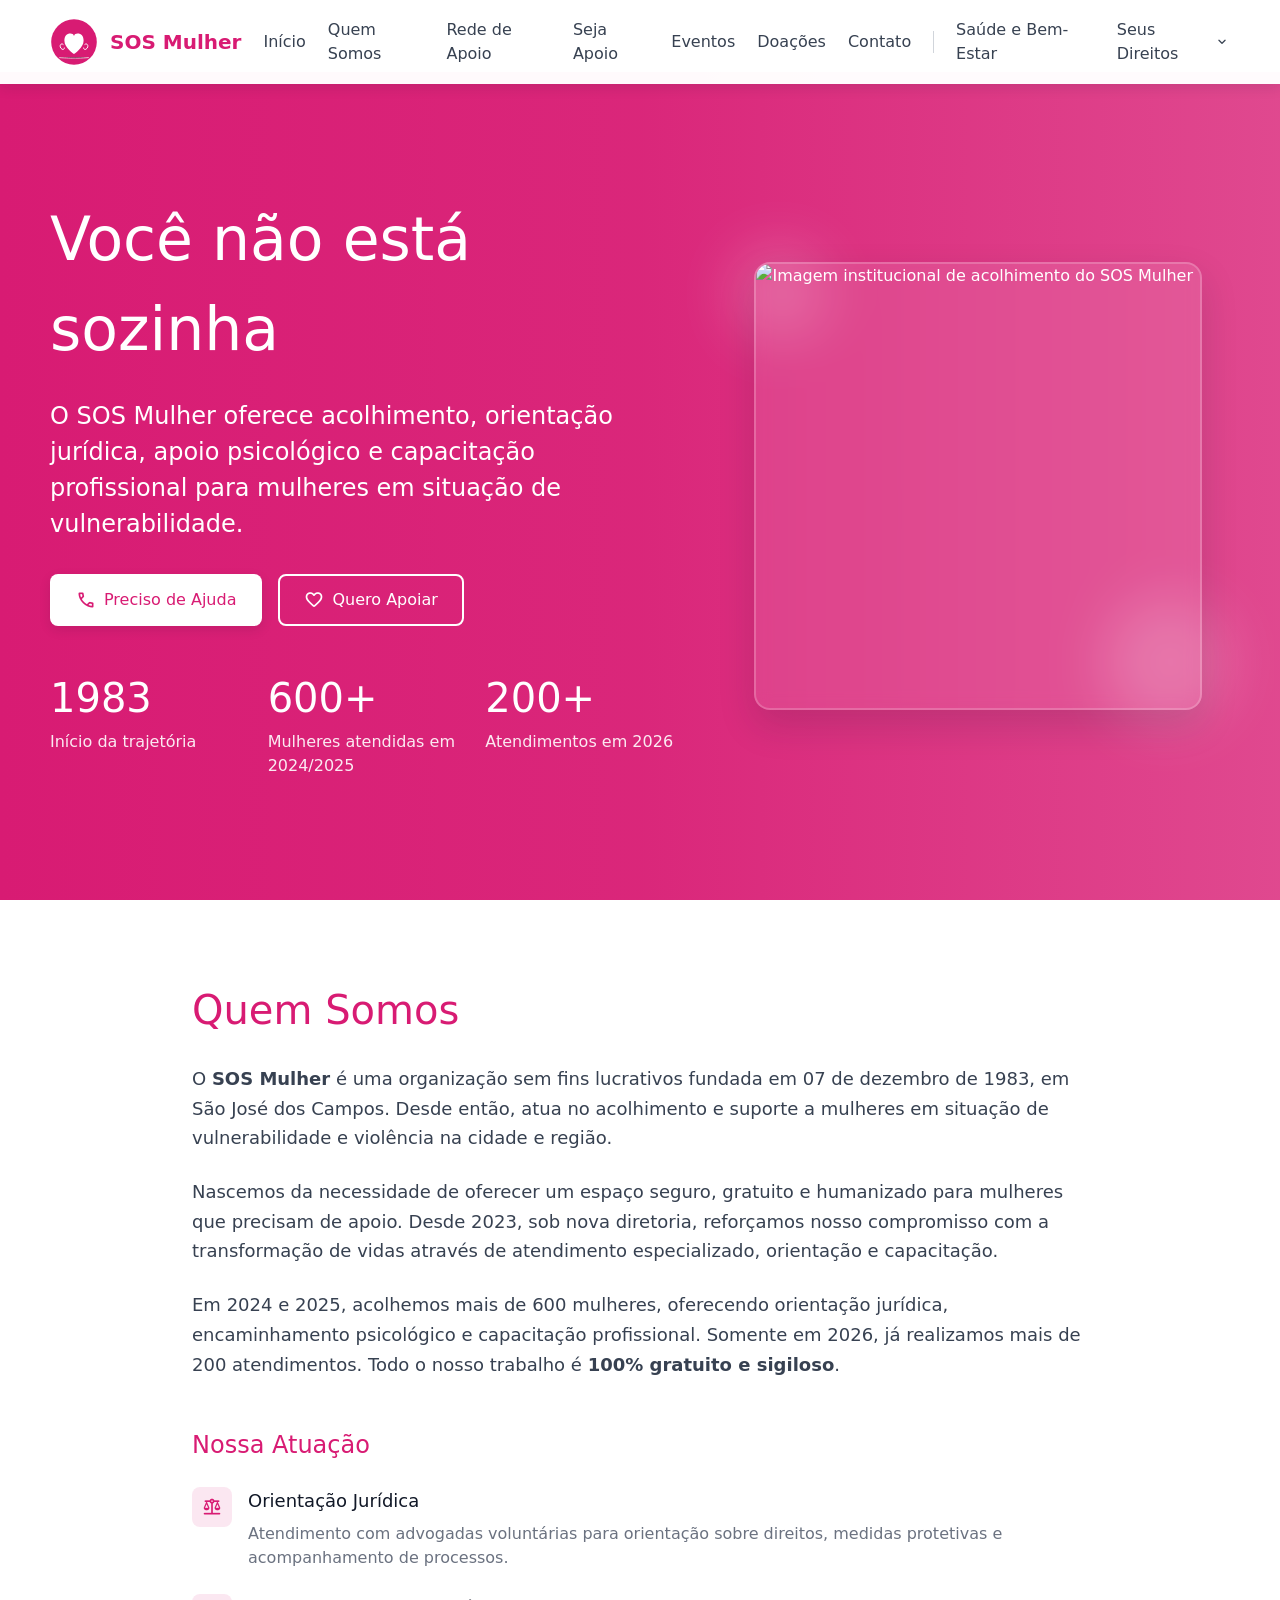
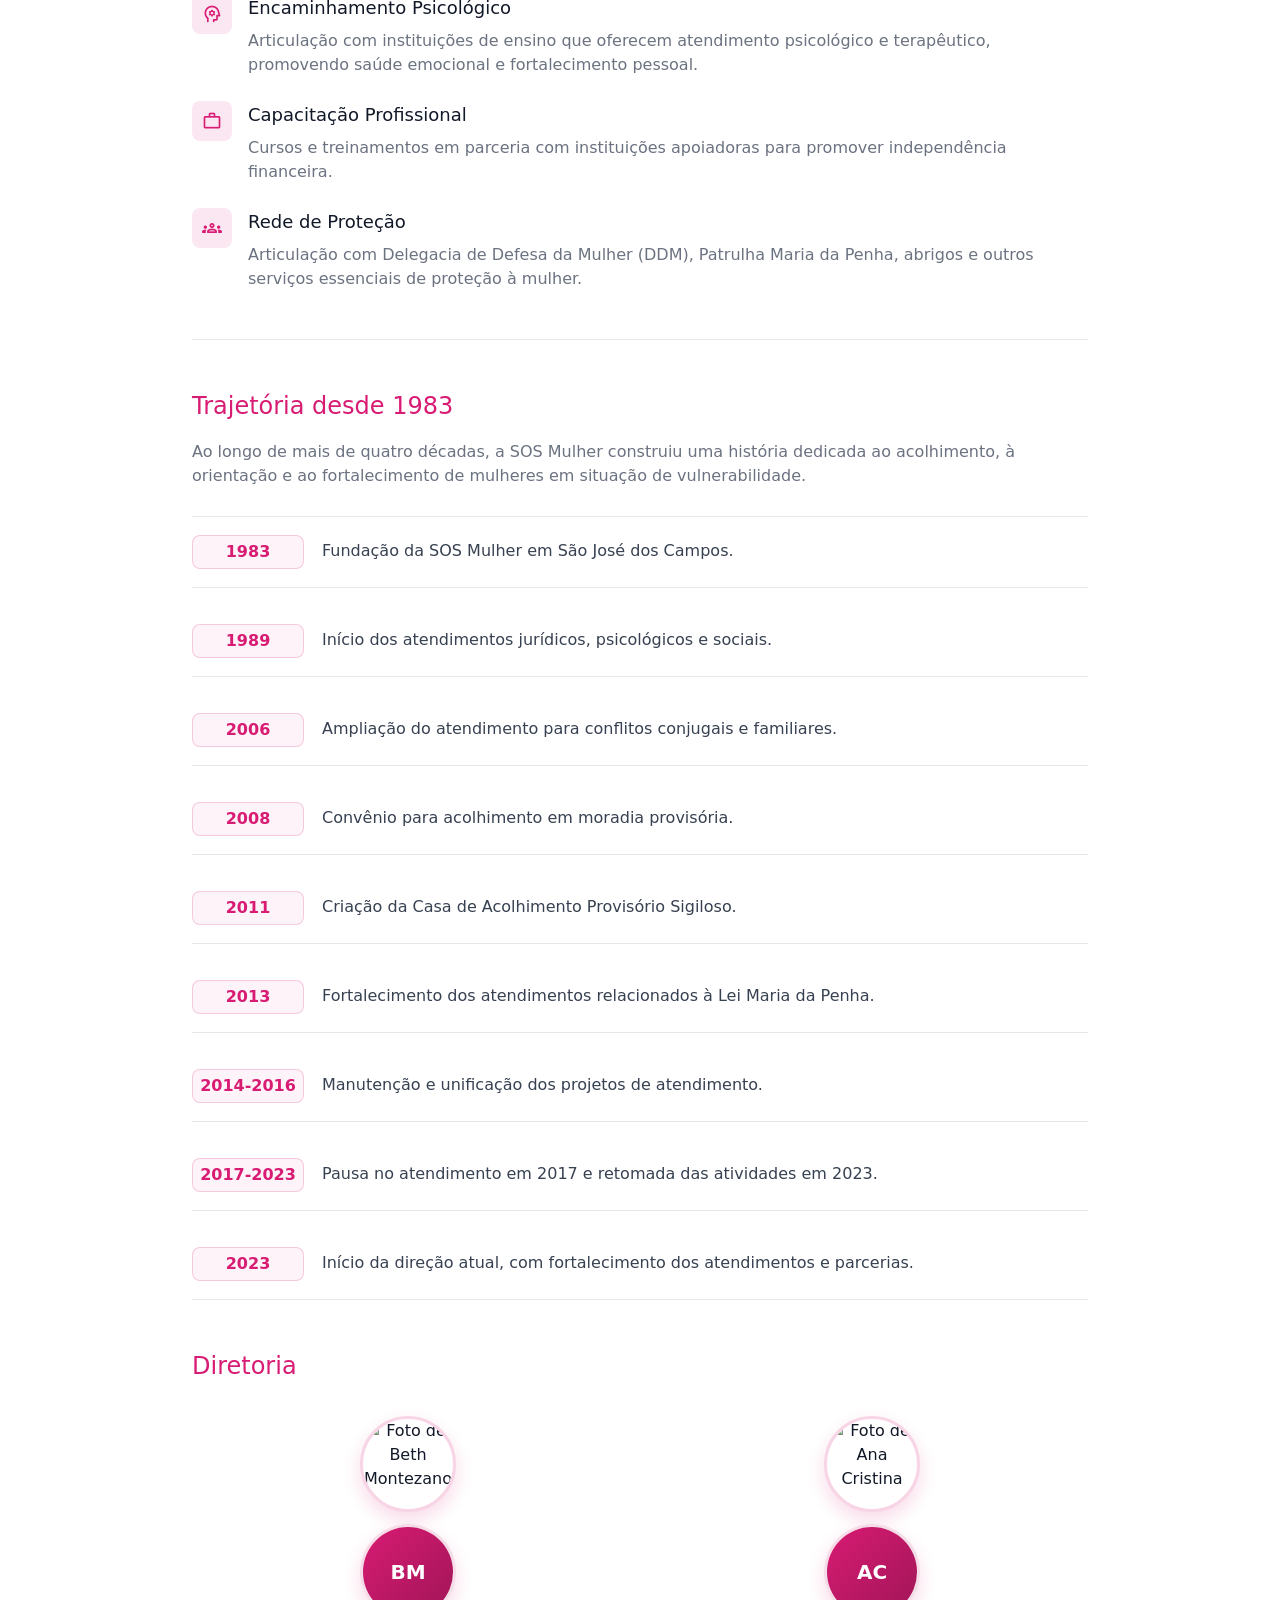
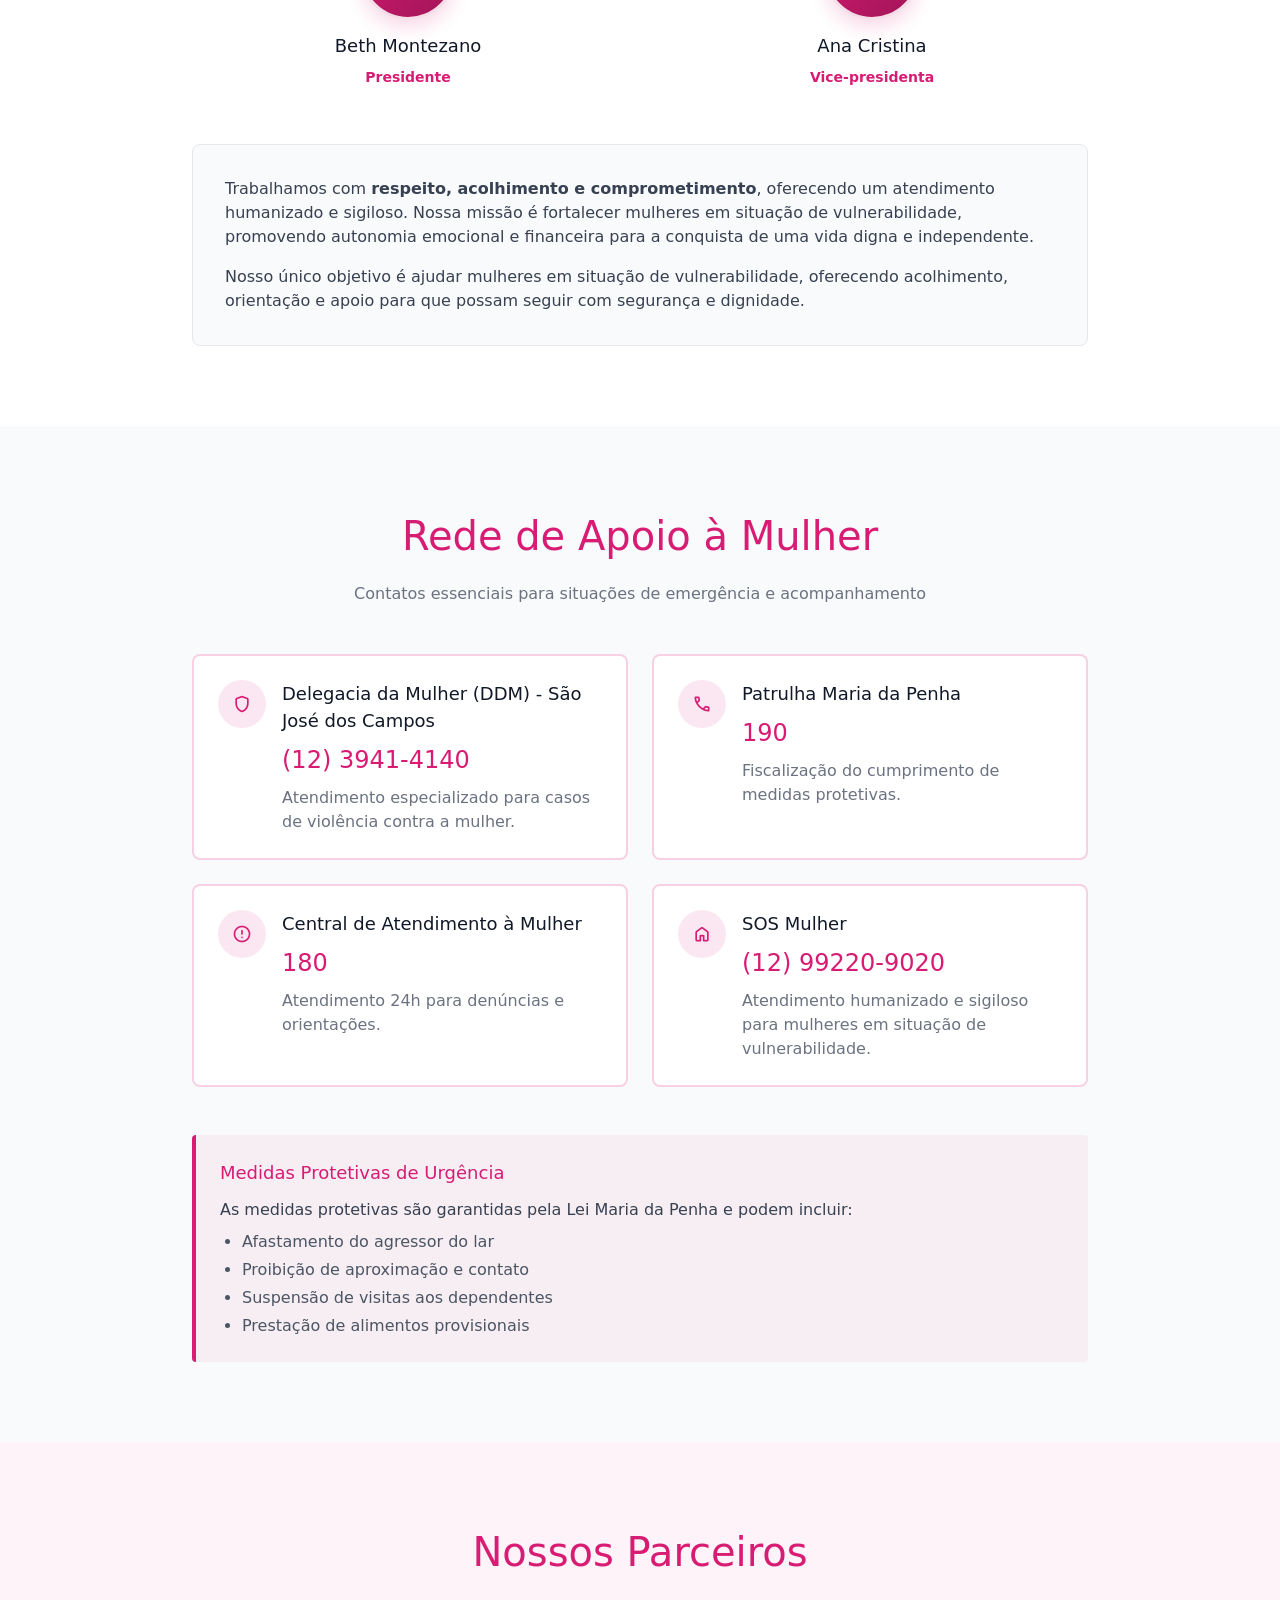
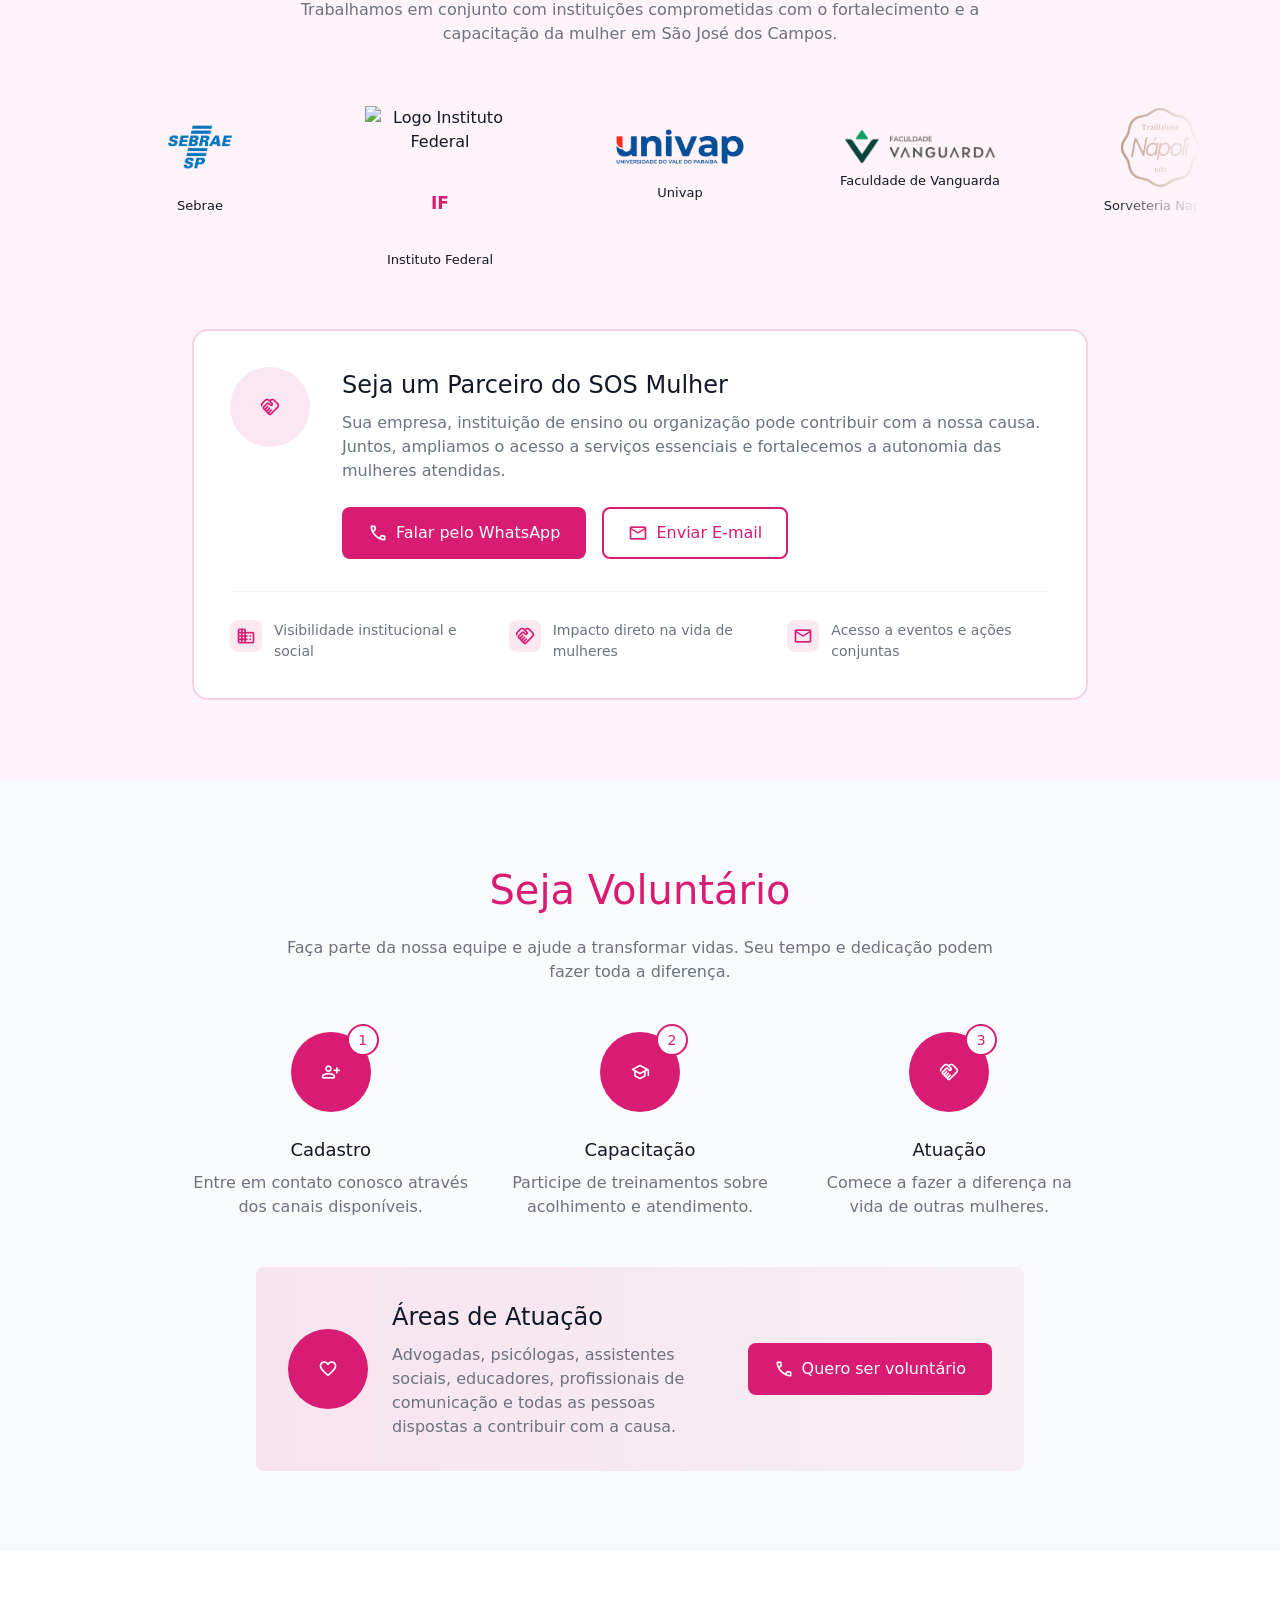
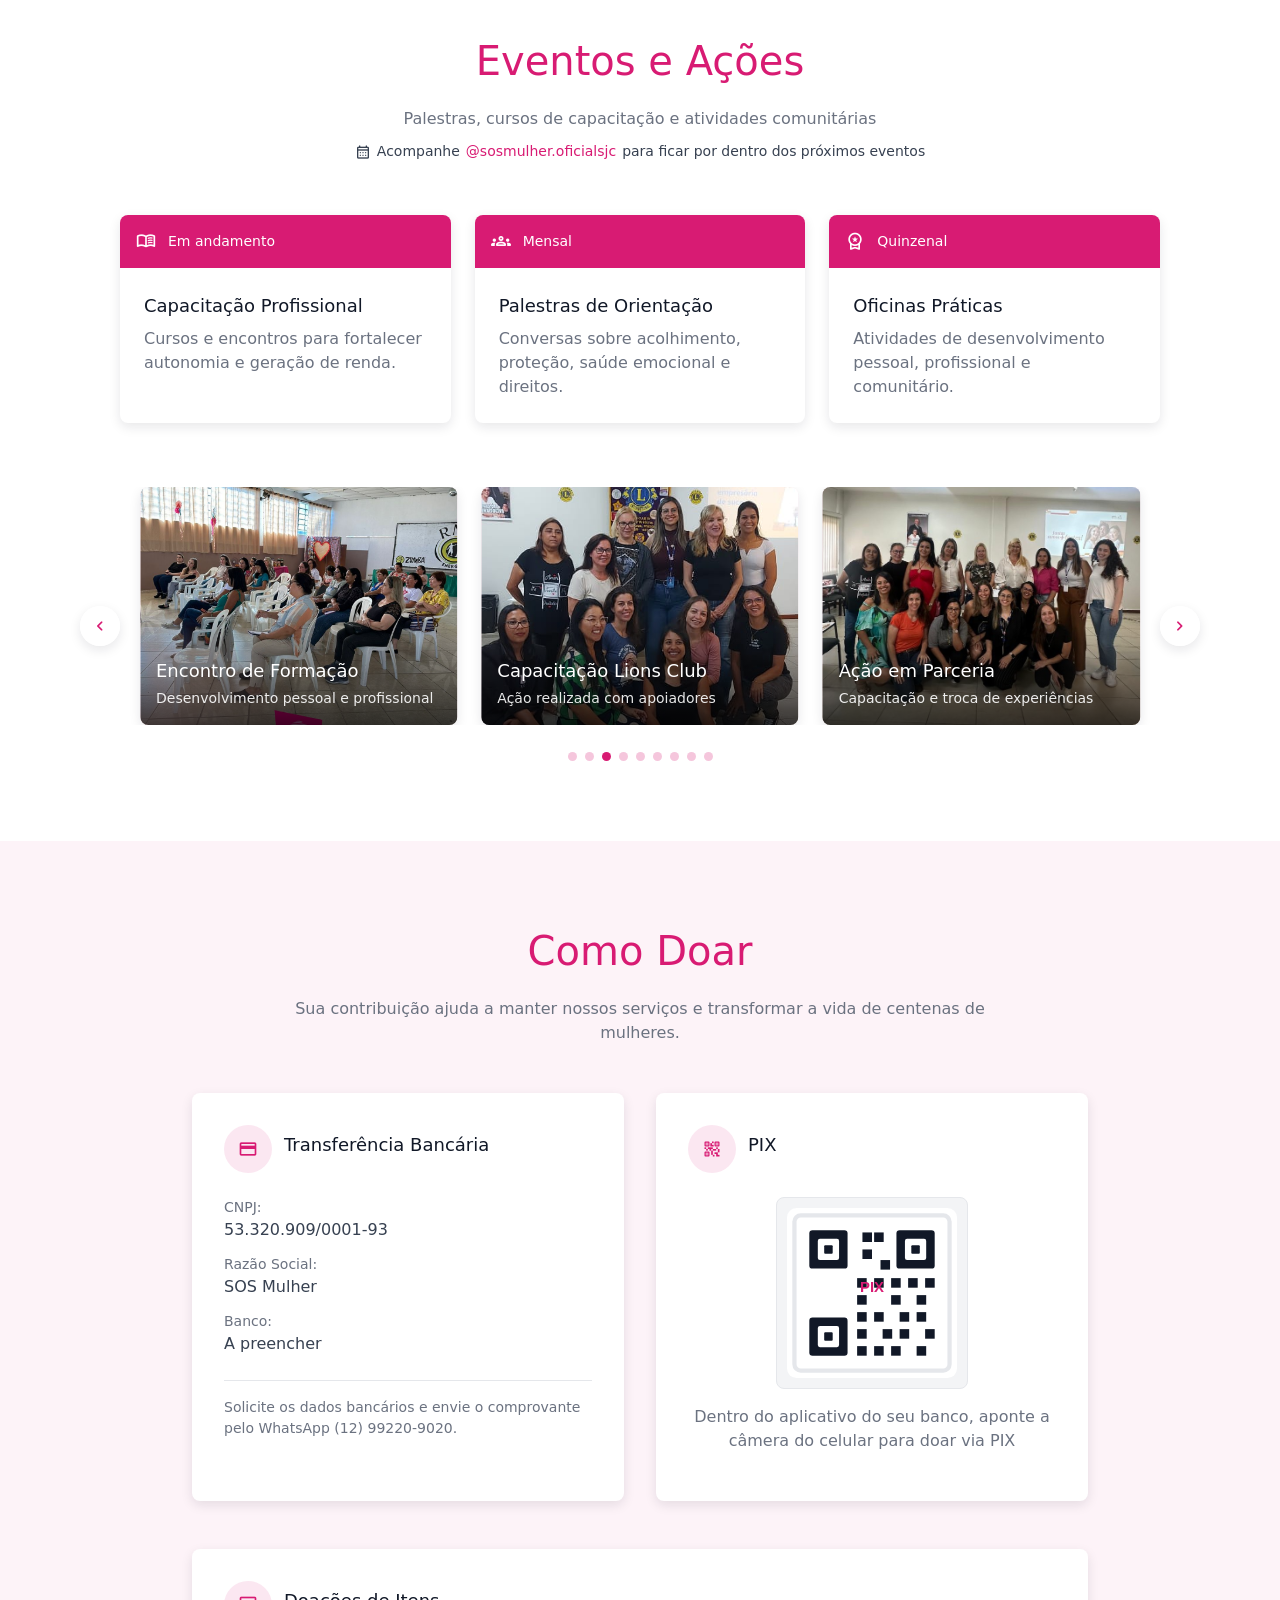
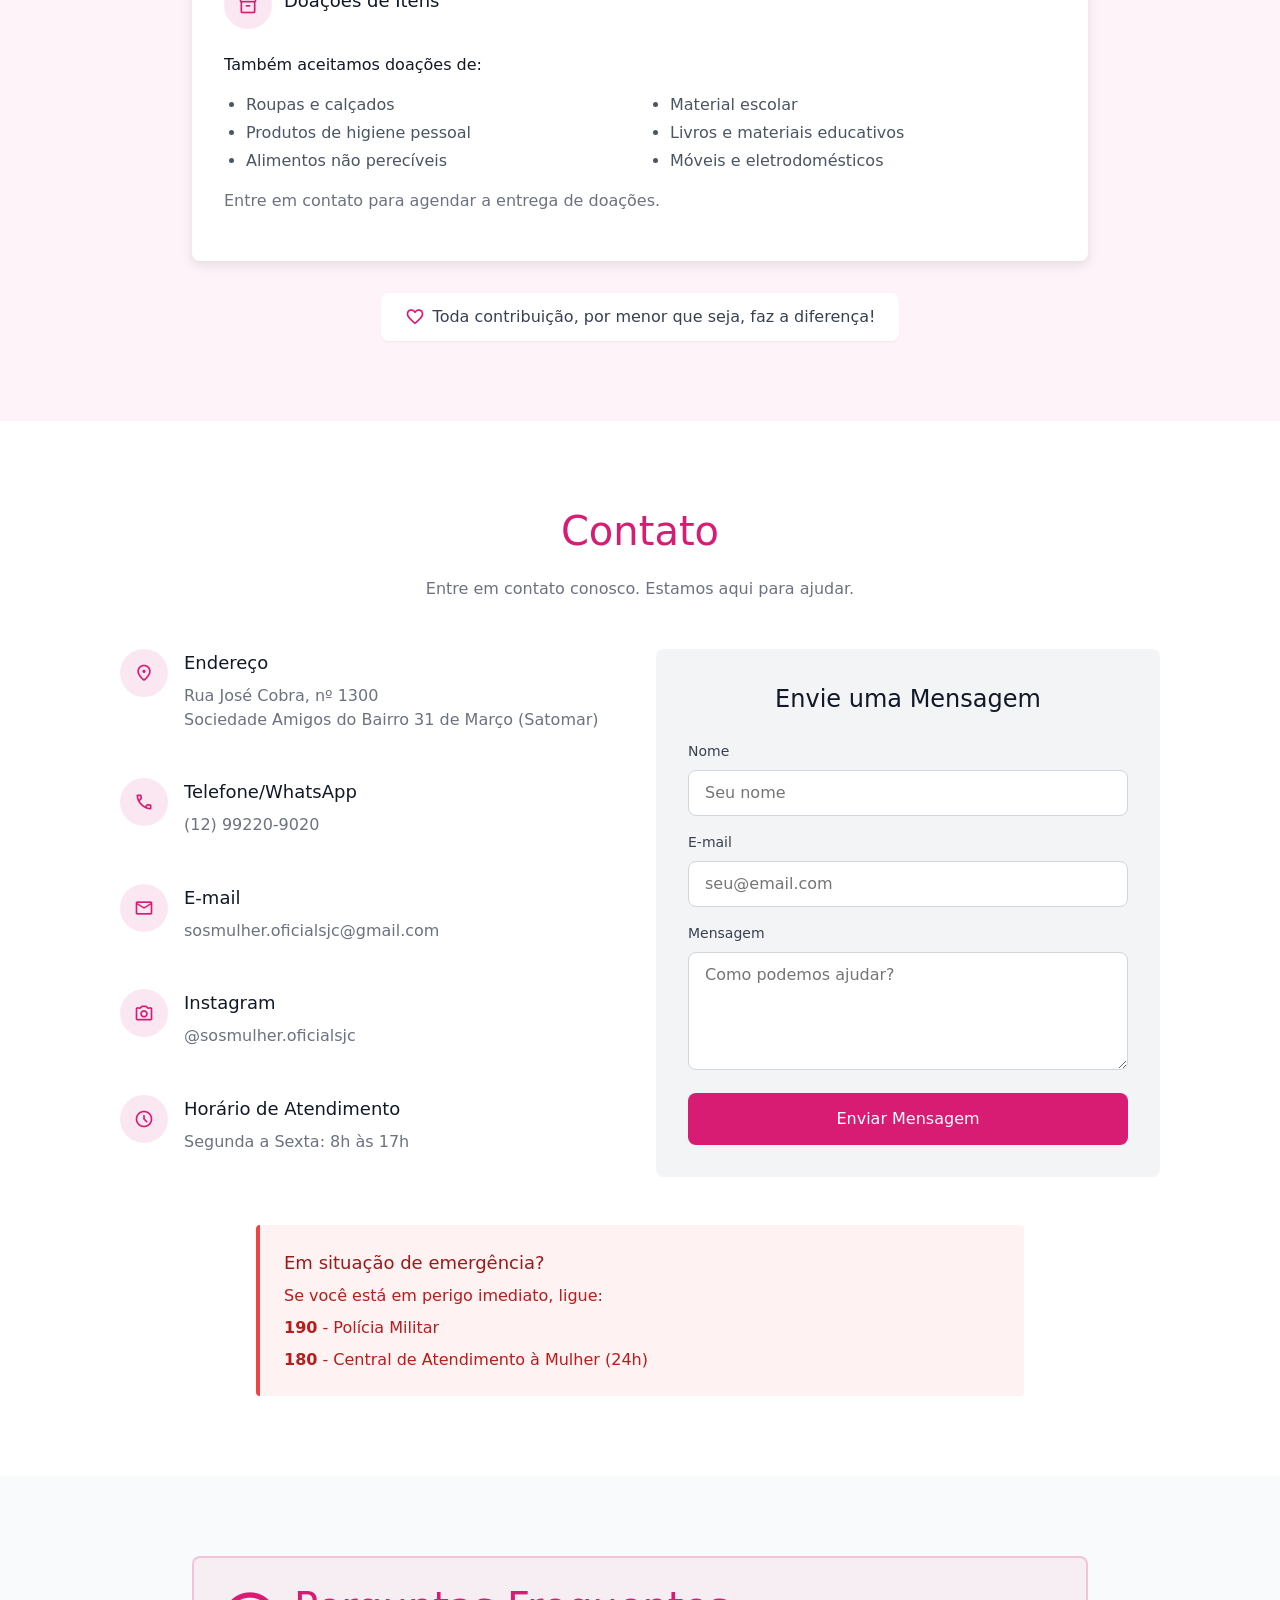
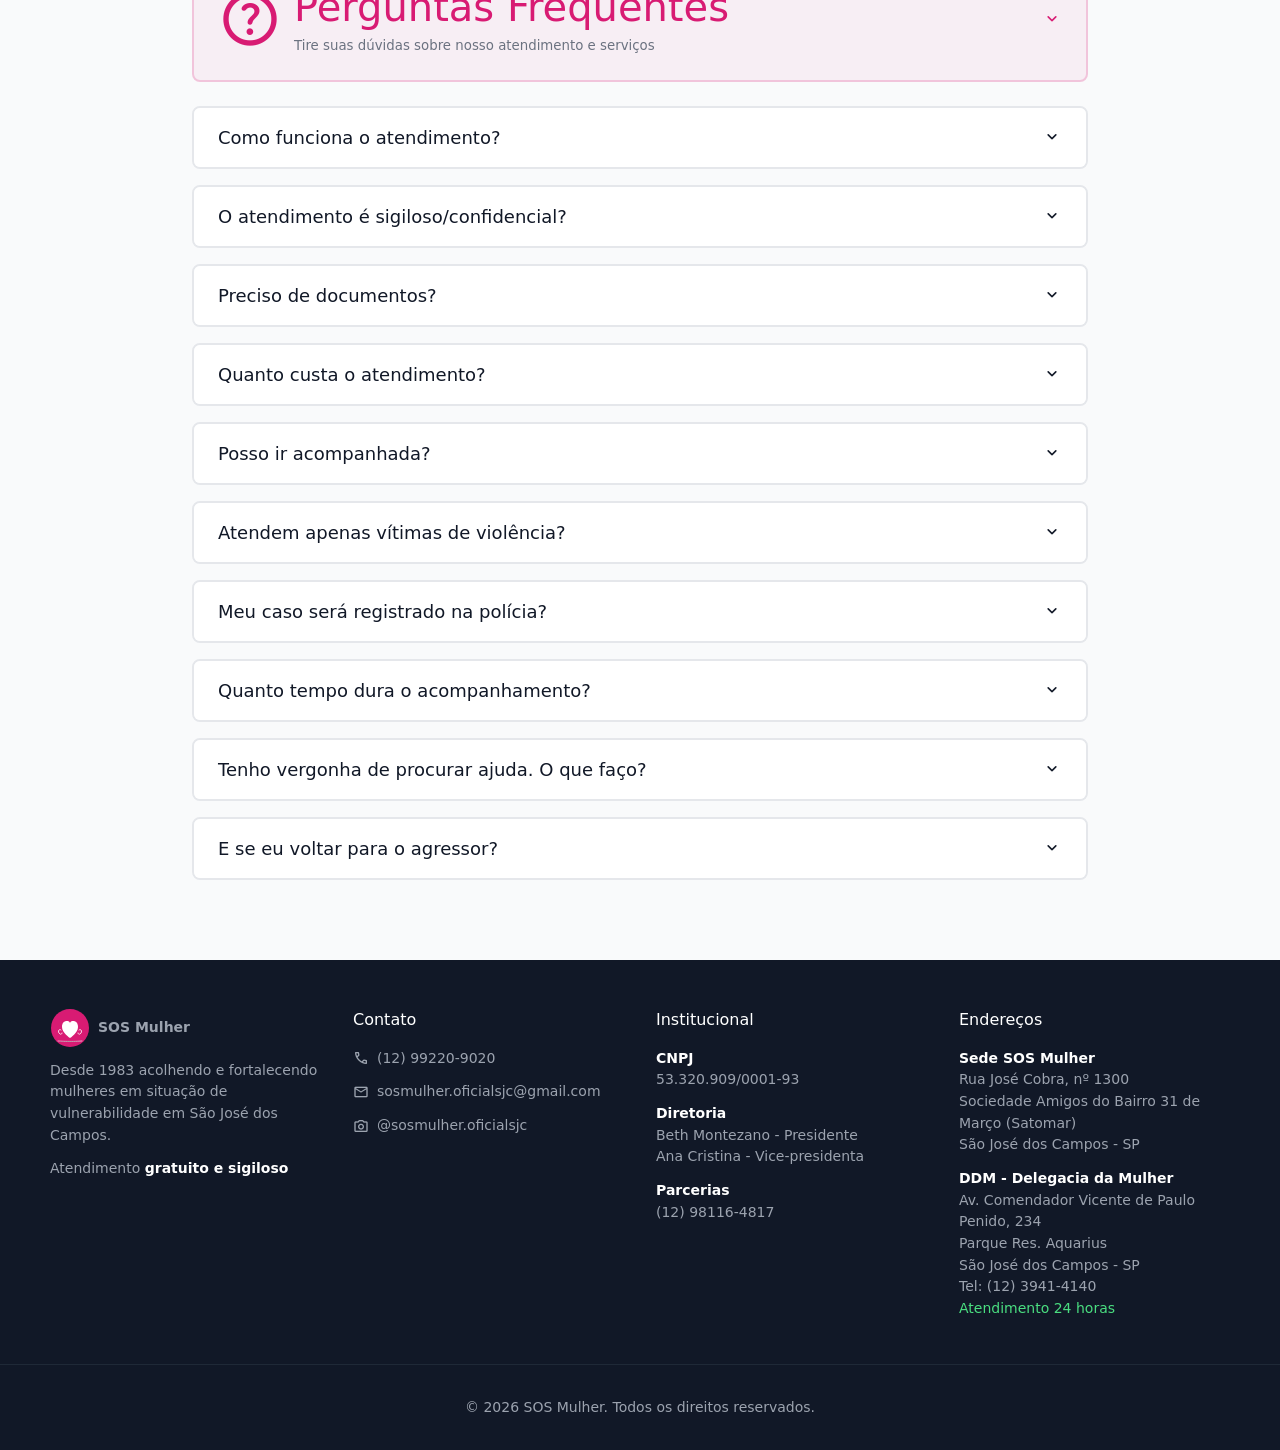
==== SOS Mulher/index.html @ 6b9d11cd "Publicar projeto de extensão" ====
﻿<!DOCTYPE html>
<html lang="pt-BR">
  <head>
    <meta charset="UTF-8" />
    <meta name="viewport" content="width=device-width, initial-scale=1.0" />
    <meta
      name="description"
      content="SOS Mulher: acolhimento, orientação jurídica, apoio psicológico e capacitação profissional para mulheres em São José dos Campos."
    />
    <title>SOS Mulher - Você não está sozinha</title>
    <link rel="preconnect" href="https://fonts.googleapis.com" />
    <link rel="preconnect" href="https://fonts.gstatic.com" crossorigin />
    <link href="https://fonts.googleapis.com/css2?family=Material+Symbols+Rounded:opsz,wght,FILL,GRAD@20..48,400,0,0&amp;display=swap" rel="stylesheet" />
    <link rel="stylesheet" href="src/styles.css" />
  </head>
  <body data-pagina="inicio">
    <!-- Guia rápido:
      class="" conecta o HTML ao CSS.
      id="" conecta links internos, como href="#contato".
      data-* conecta o HTML ao JavaScript, como data-carrossel e data-icone.
    -->
    <!-- Cabeçalho fixo: logo, uma navegação principal e botão para abrir o menu no celular. -->
    <header class="cabecalho-site">
      <div class="conteudo-limite area-navegacao">
        <a class="marca" href="index.html" aria-label="SOS Mulher - Início">
          <!-- Ícone/logo do início: para trocar, substitua o arquivo em src/img/logo-sos-mulher.svg. -->
          <img class="marca-logo" src="src/img/logo-sos-mulher.svg" alt="" aria-hidden="true" />
          <span>SOS Mulher</span>
        </a>

        <!-- Esta é a única navegação principal. No CSS ela fica horizontal no computador e recolhida no celular. -->
        <nav class="navegacao-principal" id="menu-principal" aria-label="Navegação principal">
          <a href="#inicio">Início</a>
          <a href="#quem-somos">Quem Somos</a>
          <a href="#rede-apoio">Rede de Apoio</a>
          <a href="#seja-apoio">Seja Apoio</a>
          <a href="#eventos">Eventos</a>
          <a href="#doacoes">Doações</a>
          <a href="#contato">Contato</a>
          <span class="separador-navegacao" aria-hidden="true"></span>
          <a href="saude-bem-estar.html">Saúde e Bem-Estar</a>
          <details class="menu-direitos">
            <summary>
              Seus Direitos
              <span class="icone icone-pequeno" data-icone="seta-baixo"></span>
            </summary>
            <div class="painel-menu">
              <a href="lei-maria-da-penha.html">Lei Maria da Penha</a>
              <a href="perguntas-frequentes.html">Perguntas Frequentes</a>
            </div>
          </details>
        </nav>

        <!-- O JavaScript usa .botao-menu para abrir/fechar o nav com id="menu-principal". -->
        <button class="botao-menu" type="button" aria-expanded="false" aria-controls="menu-principal" aria-label="Abrir menu">
          <span class="icone" data-icone="menu"></span>
        </button>
      </div>
    </header>

    <main>
      <!-- Seção inicial: chamada principal, botões de ação e números de impacto. -->
      <section class="secao-inicial" id="inicio">
        <div class="fundo-inicial" aria-hidden="true"></div>
        <div class="conteudo-limite grade-inicial">
          <div class="texto-inicial">
            <h1>Você não está sozinha</h1>
            <p>
              O SOS Mulher oferece acolhimento, orientação jurídica, apoio psicológico
              e capacitação profissional para mulheres em situação de vulnerabilidade.
            </p>

            <div class="acoes-iniciais">
              <a class="botao botao-claro" href="https://wa.me/5512992209020" target="_blank" rel="noopener noreferrer">
                <span class="icone" data-icone="telefone"></span>
                Preciso de Ajuda
              </a>
              <a class="botao botao-contorno-claro" href="#doacoes">
                <span class="icone" data-icone="coracao"></span>
                Quero Apoiar
              </a>
            </div>

            <div class="grade-estatisticas">
              <div>
                <strong>1983</strong>
                <span>Início da trajetória</span>
              </div>
              <div>
                <strong>600+</strong>
                <span>Mulheres atendidas em 2024/2025</span>
              </div>
              <div>
                <strong>200+</strong>
                <span>Atendimentos em 2026</span>
              </div>
            </div>
          </div>

          <div class="midia-inicial" aria-label="Imagem institucional">
            <!-- Imagem do hero: para usar uma foto, salve em src/img/imagem-inicial.jpg e troque o src abaixo. -->
            <img
              class="imagem-inicial"
              src="src/img/"
              alt="Imagem institucional de acolhimento do SOS Mulher"
            />
          </div>
        </div>
      </section>

      <!-- Quem somos: apresenta a instituição, atuação, diretoria e missão. -->
      <section class="secao fundo-branco" id="quem-somos">
        <div class="conteudo-limite estreito">
          <h2 class="titulo-secao alinhar-esquerda">Quem Somos</h2>

          <div class="pilha-texto texto-destaque">
            <p>
              O <strong>SOS Mulher</strong> é uma organização sem fins lucrativos
              fundada em 07 de dezembro de 1983, em São José dos Campos. Desde
              então, atua no acolhimento e suporte a mulheres em situação de
              vulnerabilidade e violência na cidade e região.
            </p>
            <p>
              Nascemos da necessidade de oferecer um espaço seguro, gratuito e
              humanizado para mulheres que precisam de apoio. Desde 2023, sob nova
              diretoria, reforçamos nosso compromisso com a transformação de vidas
              através de atendimento especializado, orientação e capacitação.
            </p>
            <p>
              Em 2024 e 2025, acolhemos mais de 600 mulheres, oferecendo orientação
              jurídica, encaminhamento psicológico e capacitação profissional.
              Somente em 2026, já realizamos mais de 200 atendimentos. Todo o nosso
              trabalho é <strong>100% gratuito e sigiloso</strong>.
            </p>
          </div>

          <div class="bloco-dividido">
            <h3>Nossa Atuação</h3>
            <div class="lista-atuacao">
              <article class="linha-atuacao">
                <span class="icone-atuacao"><span class="icone" data-icone="balanca"></span></span>
                <div>
                  <h4>Orientação Jurídica</h4>
                  <p>
                    Atendimento com advogadas voluntárias para orientação sobre
                    direitos, medidas protetivas e acompanhamento de processos.
                  </p>
                </div>
              </article>

              <article class="linha-atuacao">
                <span class="icone-atuacao"><span class="icone" data-icone="cerebro"></span></span>
                <div>
                  <h4>Encaminhamento Psicológico</h4>
                  <p>
                    Articulação com instituições de ensino que oferecem atendimento
                    psicológico e terapêutico, promovendo saúde emocional e
                    fortalecimento pessoal.
                  </p>
                </div>
              </article>

              <article class="linha-atuacao">
                <span class="icone-atuacao"><span class="icone" data-icone="maleta"></span></span>
                <div>
                  <h4>Capacitação Profissional</h4>
                  <p>
                    Cursos e treinamentos em parceria com instituições apoiadoras
                    para promover independência financeira.
                  </p>
                </div>
              </article>

              <article class="linha-atuacao">
                <span class="icone-atuacao"><span class="icone" data-icone="pessoas"></span></span>
                <div>
                  <h4>Rede de Proteção</h4>
                  <p>
                    Articulação com Delegacia de Defesa da Mulher (DDM), Patrulha
                    Maria da Penha, abrigos e outros serviços essenciais de proteção
                    à mulher.
                  </p>
                </div>
              </article>
            </div>
          </div>

          <div class="bloco-conteudo">
            <h3>Trajetória desde 1983</h3>
            <p class="texto-introducao">
              Ao longo de mais de quatro décadas, a SOS Mulher construiu uma
              história dedicada ao acolhimento, à orientação e ao fortalecimento
              de mulheres em situação de vulnerabilidade.
            </p>

            <!-- Linha do tempo: cada item mostra um marco importante da história da ONG. -->
            <div class="linha-do-tempo">
              <article class="item-trajetoria">
                <span>1983</span>
                <p>Fundação da SOS Mulher em São José dos Campos.</p>
              </article>
              <article class="item-trajetoria">
                <span>1989</span>
                <p>Início dos atendimentos jurídicos, psicológicos e sociais.</p>
              </article>
              <article class="item-trajetoria">
                <span>2006</span>
                <p>Ampliação do atendimento para conflitos conjugais e familiares.</p>
              </article>
              <article class="item-trajetoria">
                <span>2008</span>
                <p>Convênio para acolhimento em moradia provisória.</p>
              </article>
              <article class="item-trajetoria">
                <span>2011</span>
                <p>Criação da Casa de Acolhimento Provisório Sigiloso.</p>
              </article>
              <article class="item-trajetoria">
                <span>2013</span>
                <p>Fortalecimento dos atendimentos relacionados à Lei Maria da Penha.</p>
              </article>
              <article class="item-trajetoria">
                <span>2014-2016</span>
                <p>Manutenção e unificação dos projetos de atendimento.</p>
              </article>
              <article class="item-trajetoria">
                <span>2017-2023</span>
                <p>Pausa no atendimento em 2017 e retomada das atividades em 2023.</p>
              </article>
              <article class="item-trajetoria">
                <span>2023</span>
                <p>Início da direção atual, com fortalecimento dos atendimentos e parcerias.</p>
              </article>
            </div>
          </div>

          <div class="bloco-conteudo">
            <h3>Diretoria</h3>
            <div class="lista-diretoria">
              <article class="cartao-diretoria">
                <!-- Foto da Beth: coloque o arquivo em src/img/foto-beth-montezano.jpg. -->
                <img class="foto-diretoria" data-foto-diretoria data-src="src/img/foto-beth-montezano.jpg" alt="Foto de Beth Montezano" hidden />
                <span class="iniciais-diretoria">BM</span>
                <div>
                  <h4>Beth Montezano</h4>
                  <p>Presidente</p>
                </div>
              </article>
              <article class="cartao-diretoria">
                <!-- Foto da Ana Cristina: coloque o arquivo em src/img/foto-ana-cristina.jpg. -->
                <img class="foto-diretoria" data-foto-diretoria data-src="src/img/foto-ana-cristina.jpg" alt="Foto de Ana Cristina" hidden />
                <span class="iniciais-diretoria">AC</span>
                <div>
                  <h4>Ana Cristina</h4>
                  <p>Vice-presidenta</p>
                </div>
              </article>
            </div>
          </div>

          <div class="painel-suave">
            <p>
              Trabalhamos com <strong>respeito, acolhimento e comprometimento</strong>,
              oferecendo um atendimento humanizado e sigiloso. Nossa missão é
              fortalecer mulheres em situação de vulnerabilidade, promovendo autonomia
              emocional e financeira para a conquista de uma vida digna e independente.
            </p>
            <p>
              Nosso único objetivo é ajudar mulheres em situação de vulnerabilidade,
              oferecendo acolhimento, orientação e apoio para que possam seguir com
              segurança e dignidade.
            </p>
          </div>
        </div>
      </section>

      <!-- Rede de apoio: lista contatos importantes para proteção e emergência. -->
      <section class="secao fundo-suave" id="rede-apoio">
        <div class="conteudo-limite">
          <div class="cabecalho-secao">
            <h2>Rede de Apoio à Mulher</h2>
            <p>Contatos essenciais para situações de emergência e acompanhamento</p>
          </div>

          <div class="grade-apoio">
            <article class="cartao-apoio">
              <span class="icone-redondo"><span class="icone" data-icone="escudo"></span></span>
              <div>
                <h3>Delegacia da Mulher (DDM) - São José dos Campos</h3>
                <strong>(12) 3941-4140</strong>
                <p>Atendimento especializado para casos de violência contra a mulher.</p>
              </div>
            </article>

            <article class="cartao-apoio">
              <span class="icone-redondo"><span class="icone" data-icone="telefone"></span></span>
              <div>
                <h3>Patrulha Maria da Penha</h3>
                <strong>190</strong>
                <p>Fiscalização do cumprimento de medidas protetivas.</p>
              </div>
            </article>

            <article class="cartao-apoio">
              <span class="icone-redondo"><span class="icone" data-icone="alerta-circulo"></span></span>
              <div>
                <h3>Central de Atendimento à Mulher</h3>
                <strong>180</strong>
                <p>Atendimento 24h para denúncias e orientações.</p>
              </div>
            </article>

            <article class="cartao-apoio">
              <span class="icone-redondo"><span class="icone" data-icone="casa"></span></span>
              <div>
                <h3>SOS Mulher</h3>
                <strong><a href="https://wa.me/5512992209020" target="_blank" rel="noopener noreferrer">(12) 99220-9020</a></strong>
                <p>Atendimento humanizado e sigiloso para mulheres em situação de vulnerabilidade.</p>
              </div>
            </article>
          </div>

          <div class="painel-aviso">
            <h4>Medidas Protetivas de Urgência</h4>
            <p>As medidas protetivas são garantidas pela Lei Maria da Penha e podem incluir:</p>
            <ul>
              <li>Afastamento do agressor do lar</li>
              <li>Proibição de aproximação e contato</li>
              <li>Suspensão de visitas aos dependentes</li>
              <li>Prestação de alimentos provisionais</li>
            </ul>
          </div>
        </div>
      </section>

      <!-- Parceiros: carrossel de instituições e chamada para novas parcerias. -->
      <section class="secao sem-ajuste fundo-rosa-suave" id="seja-apoio">
        <div class="conteudo-limite">
          <div class="cabecalho-secao">
            <h2>Nossos Parceiros</h2>
            <p>
              Trabalhamos em conjunto com instituições comprometidas com o fortalecimento
              e a capacitação da mulher em São José dos Campos.
            </p>
          </div>

          <!-- data-carrossel avisa o JavaScript que este bloco deve deslizar automaticamente. -->
          <div class="carrossel carrossel-parceiros" data-carrossel data-rolagem-continua="true" data-duracao-rolagem="14">
            <div class="janela-carrossel">
              <div class="trilho-carrossel">
                <!-- Parceiro: Sebrae -->
                <article class="slide-carrossel">
                  <div class="logo-parceiro">
                    <img class="imagem-logo-parceiro" data-logo-parceiro data-src="src/img/parceiros/sebrae-logo.png" alt="Logo SEBRAE" hidden />
                    <span class="sigla-parceiro">SEBRAE</span>
                    <strong>Sebrae</strong>
                  </div>
                </article>
                <!-- Parceiro: Instituto Federal -->
                <article class="slide-carrossel">
                  <div class="logo-parceiro">
                    <img class="imagem-logo-parceiro" data-logo-parceiro data-src="src/img/parceiros/instituto-federal.png" alt="Logo Instituto Federal" hidden />
                    <span class="sigla-parceiro">IF</span>
                    <strong>Instituto Federal</strong>
                  </div>
                </article>

                <!-- Parceiro: Univap -->
                <article class="slide-carrossel">
                  <div class="logo-parceiro">
                    <img class="imagem-logo-parceiro" data-logo-parceiro data-src="src/img/parceiros/univap-logo.png" alt="Logo Univap" hidden />
                    <span class="sigla-parceiro">UNIVAP</span>
                    <strong>Univap</strong>
                  </div>
                </article>
                <!-- Parceiro: Faculdade de Vanguarda -->
                <article class="slide-carrossel">
                  <div class="logo-parceiro">
                    <img class="imagem-logo-parceiro" data-logo-parceiro data-src="src/img/parceiros/faculdade-vanguarda.png" alt="Logo Faculdade Vanguarda" hidden />
                    <span class="sigla-parceiro">FV</span>
                    <strong>Faculdade de Vanguarda</strong>
                  </div>
                </article>
                <!-- Parceiro: Sorveteria Napoli -->
                <article class="slide-carrossel">
                  <div class="logo-parceiro">
                    <img class="imagem-logo-parceiro" data-logo-parceiro data-src="src/img/parceiros/sorveteria-napoli.png" alt="Logo Sorveteria Napoli" hidden />
                    <span class="sigla-parceiro">SN</span>
                    <strong>Sorveteria Napoli</strong>
                  </div>
                </article>
                <!-- Parceiro: Lions Club -->
                <article class="slide-carrossel">
                  <div class="logo-parceiro">
                    <img class="imagem-logo-parceiro" data-logo-parceiro data-src="src/img/parceiros/lions-club.png" alt="Logo Lions Club" hidden />
                    <span class="sigla-parceiro">LC</span>
                    <strong>Lions Club</strong>
                  </div>
                </article>
                <!-- Parceiro: Prefeitura de São José -->
                <article class="slide-carrossel">
                  <div class="logo-parceiro">
                    <img class="imagem-logo-parceiro" data-logo-parceiro data-src="src/img/parceiros/prefeitura-sao-jose.png" alt="Logo Prefeitura de São José" hidden />
                    <span class="sigla-parceiro">PSJ</span>
                    <strong>Prefeitura de São José</strong>
                  </div>
                </article>
                <!-- Parceiro: Grupo Mulheres do Brasil -->
                <article class="slide-carrossel">
                  <div class="logo-parceiro">
                    <img class="imagem-logo-parceiro" data-logo-parceiro data-src="src/img/parceiros/grupo-mulheres-do-brasil.png" alt="Logo Grupo Mulheres do Brasil" hidden />
                    <span class="sigla-parceiro">GMB</span>
                    <strong>Grupo Mulheres do Brasil</strong>
                  </div>
                </article>
              </div>
            </div>
          </div>

          <div class="chamada-parceiro">
            <span class="icone-redondo grande"><span class="icone" data-icone="aperto-maos"></span></span>
            <div>
              <h3>Seja um Parceiro do SOS Mulher</h3>
              <p>
                Sua empresa, instituição de ensino ou organização pode contribuir com a nossa
                causa. Juntos, ampliamos o acesso a serviços essenciais e fortalecemos a
                autonomia das mulheres atendidas.
              </p>
              <div class="acoes-em-linha">
                <a class="botao botao-principal" href="https://wa.me/5512981164817?text=Ol%C3%A1%2C%20gostaria%20de%20ser%20parceiro%20no%20SOS%20Mulher." target="_blank" rel="noopener noreferrer">
                  <span class="icone" data-icone="telefone"></span>
                  Falar pelo WhatsApp
                </a>
                <a class="botao botao-contorno" href="mailto:sosmulher.oficialsjc@gmail.com?subject=Proposta%20de%20Parceria%20-%20SOS%20Mulher">
                  <span class="icone" data-icone="email"></span>
                  Enviar E-mail
                </a>
              </div>
            </div>
            <div class="beneficios-parceiro">
              <p><span class="icone" data-icone="predio"></span> Visibilidade institucional e social</p>
              <p><span class="icone" data-icone="aperto-maos"></span> Impacto direto na vida de mulheres</p>
              <p><span class="icone" data-icone="email"></span> Acesso a eventos e ações conjuntas</p>
            </div>
          </div>
        </div>
      </section>

      <!-- Voluntariado: explica as etapas para participar da equipe. -->
      <section class="secao fundo-suave">
        <div class="conteudo-limite">
          <div class="cabecalho-secao">
            <h2>Seja Voluntário</h2>
            <p>
              Faça parte da nossa equipe e ajude a transformar vidas. Seu tempo
              e dedicação podem fazer toda a diferença.
            </p>
          </div>

          <div class="grade-passos">
            <article class="cartao-passo">
              <span class="icone-passo"><span class="icone" data-icone="usuario-adicionar"></span></span>
              <span class="numero-passo">1</span>
              <h3>Cadastro</h3>
              <p>Entre em contato conosco através dos canais disponíveis.</p>
            </article>
            <article class="cartao-passo">
              <span class="icone-passo"><span class="icone" data-icone="formatura"></span></span>
              <span class="numero-passo">2</span>
              <h3>Capacitação</h3>
              <p>Participe de treinamentos sobre acolhimento e atendimento.</p>
            </article>
            <article class="cartao-passo">
              <span class="icone-passo"><span class="icone" data-icone="aperto-maos"></span></span>
              <span class="numero-passo">3</span>
              <h3>Atuação</h3>
              <p>Comece a fazer a diferença na vida de outras mulheres.</p>
            </article>
          </div>

          <div class="chamada-voluntario">
            <span class="icone-redondo grande solido"><span class="icone" data-icone="coracao"></span></span>
            <div>
              <h3>Áreas de Atuação</h3>
              <p>
                Advogadas, psicólogas, assistentes sociais, educadores, profissionais
                de comunicação e todas as pessoas dispostas a contribuir com a causa.
              </p>
            </div>
            <a class="botao botao-principal" href="https://wa.me/5512992209020?text=Ol%C3%A1%2C%20gostaria%20de%20ser%20volunt%C3%A1rio%20no%20SOS%20Mulher." target="_blank" rel="noopener noreferrer">
              <span class="icone" data-icone="telefone"></span>
              Quero ser voluntário
            </a>
          </div>
        </div>
      </section>

      <!-- Eventos: cartões de ações e carrossel de imagens/eventos. -->
      <section class="secao fundo-branco" id="eventos">
        <div class="conteudo-limite">
          <div class="cabecalho-secao">
            <h2>Eventos e Ações</h2>
            <p>Palestras, cursos de capacitação e atividades comunitárias</p>
            <p class="linha-pequena">
              <span class="icone icone-pequeno" data-icone="calendario"></span>
              Acompanhe
              <a href="https://instagram.com/sosmulher.oficialsjc" target="_blank" rel="noopener noreferrer">@sosmulher.oficialsjc</a>
              para ficar por dentro dos próximos eventos
            </p>
          </div>

          <div class="grade-eventos">
            <article class="cartao-evento">
              <header><span class="icone" data-icone="livro-aberto"></span><span>Em andamento</span></header>
              <div>
                <h3>Capacitação Profissional</h3>
                <p>Cursos e encontros para fortalecer autonomia e geração de renda.</p>
              </div>
            </article>
            <article class="cartao-evento">
              <header><span class="icone" data-icone="pessoas"></span><span>Mensal</span></header>
              <div>
                <h3>Palestras de Orientação</h3>
                <p>Conversas sobre acolhimento, proteção, saúde emocional e direitos.</p>
              </div>
            </article>
            <article class="cartao-evento">
              <header><span class="icone" data-icone="premio"></span><span>Quinzenal</span></header>
              <div>
                <h3>Oficinas Práticas</h3>
                <p>Atividades de desenvolvimento pessoal, profissional e comunitário.</p>
              </div>
            </article>
          </div>

          <!-- Mesmo componente de carrossel, mas com velocidade e quantidade de itens diferentes. -->
          <div class="carrossel carrossel-galeria" data-carrossel data-automatico="true" data-velocidade="3000" data-visivel-computador="3" data-visivel-tablet="2" data-visivel-celular="1">
            <button class="seta-carrossel anterior" type="button" aria-label="Imagem anterior">
              <span class="icone" data-icone="seta-esquerda"></span>
            </button>
            <div class="janela-carrossel">
              <div class="trilho-carrossel">
                <!-- Evento: curso-sebrae.jpeg -->
                <article class="slide-carrossel">
                  <div class="cartao-galeria">
                    <img class="foto-evento" data-foto-evento data-src="src/img/eventos/curso-sebrae.jpeg" alt="Foto de curso em parceria com o Sebrae" hidden />
                    <span class="icone icone-grande marcador-imagem-evento" data-icone="imagem"></span>
                    <small>Imagem em breve</small>
                    <div><h4>Capacitação Sebrae</h4><p>Formação para autonomia financeira</p></div>
                  </div>
                </article>
                <!-- Evento: curso-sebrae1.jpeg -->
                <article class="slide-carrossel">
                  <div class="cartao-galeria">
                    <img class="foto-evento" data-foto-evento data-src="src/img/eventos/curso-sebrae1.jpeg" alt="Foto de curso de capacitação" hidden />
                    <span class="icone icone-grande marcador-imagem-evento" data-icone="imagem"></span>
                    <small>Imagem em breve</small>
                    <div><h4>Formação Profissional</h4><p>Aprendizado para novas oportunidades</p></div>
                  </div>
                </article>
                <!-- Evento: curso-sebrae2.jpeg -->
                <article class="slide-carrossel">
                  <div class="cartao-galeria">
                    <img class="foto-evento" data-foto-evento data-src="src/img/eventos/curso-sebrae2.jpeg" alt="Foto de participantes em curso" hidden />
                    <span class="icone icone-grande marcador-imagem-evento" data-icone="imagem"></span>
                    <small>Imagem em breve</small>
                    <div><h4>Encontro de Formação</h4><p>Desenvolvimento pessoal e profissional</p></div>
                  </div>
                </article>
                <!-- Evento: curso-lions.jpeg -->
                <article class="slide-carrossel">
                  <div class="cartao-galeria">
                    <img class="foto-evento" data-foto-evento data-src="src/img/eventos/curso-lions.jpeg" alt="Foto de curso em parceria com Lions Club" hidden />
                    <span class="icone icone-grande marcador-imagem-evento" data-icone="imagem"></span>
                    <small>Imagem em breve</small>
                    <div><h4>Capacitação Lions Club</h4><p>Ação realizada com apoiadores</p></div>
                  </div>
                </article>
                <!-- Evento: curso-lions.2.jpeg -->
                <article class="slide-carrossel">
                  <div class="cartao-galeria">
                    <img class="foto-evento" data-foto-evento data-src="src/img/eventos/curso-lions.2.jpeg" alt="Foto de atividade com Lions Club" hidden />
                    <span class="icone icone-grande marcador-imagem-evento" data-icone="imagem"></span>
                    <small>Imagem em breve</small>
                    <div><h4>Ação em Parceria</h4><p>Capacitação e troca de experiências</p></div>
                  </div>
                </article>
                <!-- Evento: palestra-sos.jpg -->
                <article class="slide-carrossel">
                  <div class="cartao-galeria">
                    <img class="foto-evento" data-foto-evento data-src="src/img/eventos/palestra-sos.jpg" alt="Foto de palestra da SOS Mulher" hidden />
                    <span class="icone icone-grande marcador-imagem-evento" data-icone="imagem"></span>
                    <small>Imagem em breve</small>
                    <div><h4>Palestra SOS Mulher</h4><p>Acolhimento, orientação e escuta</p></div>
                  </div>
                </article>
                <!-- Evento: palestra-sos2.jpeg -->
                <article class="slide-carrossel">
                  <div class="cartao-galeria">
                    <img class="foto-evento" data-foto-evento data-src="src/img/eventos/palestra-sos2.jpeg" alt="Foto de encontro da SOS Mulher" hidden />
                    <span class="icone icone-grande marcador-imagem-evento" data-icone="imagem"></span>
                    <small>Imagem em breve</small>
                    <div><h4>Encontro de Apoio</h4><p>Informação e fortalecimento</p></div>
                  </div>
                </article>
                <!-- Evento: palestra-sos3.jpeg -->
                <article class="slide-carrossel">
                  <div class="cartao-galeria">
                    <img class="foto-evento" data-foto-evento data-src="src/img/eventos/palestra-sos3.jpeg" alt="Foto de palestra e orientação" hidden />
                    <span class="icone icone-grande marcador-imagem-evento" data-icone="imagem"></span>
                    <small>Imagem em breve</small>
                    <div><h4>Orientação às Mulheres</h4><p>Ação de apoio e informação</p></div>
                  </div>
                </article>
                <!-- Evento: palestra-sos4.jpeg -->
                <article class="slide-carrossel">
                  <div class="cartao-galeria">
                    <img class="foto-evento" data-foto-evento data-src="src/img/eventos/palestra-sos4.jpeg" alt="Foto de atividade da SOS Mulher" hidden />
                    <span class="icone icone-grande marcador-imagem-evento" data-icone="imagem"></span>
                    <small>Imagem em breve</small>
                    <div><h4>Atividade de Acolhimento</h4><p>Informação, apoio e cuidado</p></div>
                  </div>
                </article>
                <!-- Evento: palestra-militares.jpeg -->
                <article class="slide-carrossel">
                  <div class="cartao-galeria">
                    <img class="foto-evento" data-foto-evento data-src="src/img/eventos/palestra-militares.jpeg" alt="Foto de palestra institucional" hidden />
                    <span class="icone icone-grande marcador-imagem-evento" data-icone="imagem"></span>
                    <small>Imagem em breve</small>
                    <div><h4>Palestra Institucional</h4><p>Conversa sobre apoio e proteção</p></div>
                  </div>
                </article>
                <!-- Evento: evento.jpeg -->
                <article class="slide-carrossel">
                  <div class="cartao-galeria">
                    <img class="foto-evento" data-foto-evento data-src="src/img/eventos/evento.jpeg" alt="Foto de evento da SOS Mulher" hidden />
                    <span class="icone icone-grande marcador-imagem-evento" data-icone="imagem"></span>
                    <small>Imagem em breve</small>
                    <div><h4>Ação SOS Mulher</h4><p>Registro de atividade realizada</p></div>
                  </div>
                </article>
              </div>
            </div>
            <button class="seta-carrossel proximo" type="button" aria-label="Próxima imagem">
              <span class="icone" data-icone="seta-direita"></span>
            </button>
            <div class="pontos-carrossel" aria-label="Navegação do carrossel"></div>
          </div>
        </div>
      </section>

      <!-- Doações: mostra formas de contribuir com dinheiro, PIX ou itens. -->
      <section class="secao fundo-rosa-suave" id="doacoes">
        <div class="conteudo-limite">
          <div class="cabecalho-secao">
            <h2>Como Doar</h2>
            <p>Sua contribuição ajuda a manter nossos serviços e transformar a vida de centenas de mulheres.</p>
          </div>

          <div class="grade-doacoes">
            <article class="cartao-informacao">
              <div class="titulo-cartao">
                <span class="icone-redondo"><span class="icone" data-icone="cartao-credito"></span></span>
                <h3>Transferência Bancária</h3>
              </div>
              <dl class="lista-dados">
                <div><dt>CNPJ:</dt><dd>53.320.909/0001-93</dd></div>
                <div><dt>Razão Social:</dt><dd>SOS Mulher</dd></div>
                <div><dt>Banco:</dt><dd>A preencher</dd></div>
              </dl>
              <p class="nota-divisoria">
                Solicite os dados bancários e envie o comprovante pelo WhatsApp
                <a href="https://wa.me/5512992209020" target="_blank" rel="noopener noreferrer">(12) 99220-9020</a>.
              </p>
            </article>

            <article class="cartao-informacao">
              <div class="titulo-cartao">
                <span class="icone-redondo"><span class="icone" data-icone="codigo-qr"></span></span>
                <h3>PIX</h3>
              </div>
              <div class="espaco-qr">
                <!-- Imagem do QR Code: substitua o arquivo em src/img/qrcode-pix/qrcode-pix.svg pelo QR Code real. -->
                <img class="imagem-qrcode" src="src/img/qrcode-pix/qrcode-pix.svg" alt="QR Code para doação via PIX" />
              </div>
              <p class="centralizado texto-suave">Dentro do aplicativo do seu banco, aponte a câmera do celular para doar via PIX</p>
            </article>
          </div>

          <article class="cartao-informacao cartao-largo">
            <div class="titulo-cartao">
              <span class="icone-redondo"><span class="icone" data-icone="pacote"></span></span>
              <h3>Doações de Itens</h3>
            </div>
            <p>Também aceitamos doações de:</p>
            <div class="duas-listas">
              <ul>
                <li>Roupas e calçados</li>
                <li>Produtos de higiene pessoal</li>
                <li>Alimentos não perecíveis</li>
              </ul>
              <ul>
                <li>Material escolar</li>
                <li>Livros e materiais educativos</li>
                <li>Móveis e eletrodomésticos</li>
              </ul>
            </div>
            <p class="texto-suave">Entre em contato para agendar a entrega de doações.</p>
          </article>

          <p class="nota-coracao">
            <span class="icone" data-icone="coracao"></span>
            Toda contribuição, por menor que seja, faz a diferença!
          </p>
        </div>
      </section>

      <!-- Contato: endereços, canais de atendimento e formulário que abre o e-mail. -->
      <section class="secao fundo-branco" id="contato">
        <div class="conteudo-limite">
          <div class="cabecalho-secao">
            <h2>Contato</h2>
            <p>Entre em contato conosco. Estamos aqui para ajudar.</p>
          </div>

          <div class="grade-contato">
            <div class="lista-contato">
              <article class="linha-contato">
                <span class="icone-redondo"><span class="icone" data-icone="mapa"></span></span>
                <div>
                  <h4>Endereço</h4>
                  <p>Rua José Cobra, nº 1300<br />Sociedade Amigos do Bairro 31 de Março (Satomar)</p>
                </div>
              </article>
              <article class="linha-contato">
                <span class="icone-redondo"><span class="icone" data-icone="telefone"></span></span>
                <div>
                  <h4>Telefone/WhatsApp</h4>
                  <a href="https://wa.me/5512992209020" target="_blank" rel="noopener noreferrer">(12) 99220-9020</a>
                </div>
              </article>
              <article class="linha-contato">
                <span class="icone-redondo"><span class="icone" data-icone="email"></span></span>
                <div>
                  <h4>E-mail</h4>
                  <a href="mailto:sosmulher.oficialsjc@gmail.com?subject=Contato%20pelo%20site%20-%20SOS%20Mulher">sosmulher.oficialsjc@gmail.com</a>
                </div>
              </article>
              <article class="linha-contato">
                <span class="icone-redondo"><span class="icone" data-icone="instagram"></span></span>
                <div>
                  <h4>Instagram</h4>
                  <a href="https://instagram.com/sosmulher.oficialsjc" target="_blank" rel="noopener noreferrer">@sosmulher.oficialsjc</a>
                </div>
              </article>
              <article class="linha-contato">
                <span class="icone-redondo"><span class="icone" data-icone="relogio"></span></span>
                <div>
                  <h4>Horário de Atendimento</h4>
                  <p>Segunda a Sexta: 8h às 17h</p>
                </div>
              </article>
            </div>

            <form class="formulario-mensagem" data-formulario-contato>
              <h3>Envie uma Mensagem</h3>
              <label for="nome">Nome</label>
              <input id="nome" name="nome" type="text" placeholder="Seu nome" required />

              <label for="email">E-mail</label>
              <input id="email" name="email" type="email" placeholder="seu@email.com" required />

              <label for="mensagem">Mensagem</label>
              <textarea id="mensagem" name="mensagem" rows="4" placeholder="Como podemos ajudar?" required></textarea>

              <button class="botao botao-principal inteiro" type="submit">Enviar Mensagem</button>
            </form>
          </div>

          <div class="painel-emergencia">
            <h4>Em situação de emergência?</h4>
            <p>Se você está em perigo imediato, ligue:</p>
            <p><strong>190</strong> - Polícia Militar</p>
            <p><strong>180</strong> - Central de Atendimento à Mulher (24h)</p>
          </div>
        </div>
      </section>

      <!-- Perguntas frequentes: bloco recolhível controlado pelo JavaScript. -->
      <section class="secao fundo-suave" id="perguntas-frequentes" data-secao-perguntas>
        <div class="conteudo-limite">
          <button class="botao-secao-perguntas" type="button" aria-expanded="false" data-botao-perguntas>
            <span class="titulo-perguntas">
              <span class="icone icone-grande" data-icone="ajuda"></span>
              <span>
                <strong>Perguntas Frequentes</strong>
                <small>Tire suas dúvidas sobre nosso atendimento e serviços</small>
              </span>
            </span>
            <span class="icone" data-icone="seta-baixo"></span>
          </button>

          <div class="lista-perguntas" data-lista-perguntas hidden>
            <article class="item-pergunta">
              <button type="button" aria-expanded="false">Como funciona o atendimento?<span class="icone" data-icone="seta-baixo"></span></button>
              <div hidden><p>O SOS Mulher oferece atendimento acolhedor e sigiloso. Você pode entrar em contato pelo WhatsApp (12) 99220-9020, visitar nossa sede ou nos enviar um e-mail. A equipe fará uma escuta inicial e encaminhará você para os serviços necessários: orientação jurídica, apoio psicológico, capacitação profissional ou outros recursos da rede de proteção.</p></div>
            </article>
            <article class="item-pergunta">
              <button type="button" aria-expanded="false">O atendimento é sigiloso/confidencial?<span class="icone" data-icone="seta-baixo"></span></button>
              <div hidden><p>Sim! Todas as informações compartilhadas são tratadas com total sigilo e confidencialidade. A privacidade e segurança das mulheres atendidas é nossa prioridade. Nenhuma informação pessoal é divulgada sem autorização expressa.</p></div>
            </article>
            <article class="item-pergunta">
              <button type="button" aria-expanded="false">Preciso de documentos?<span class="icone" data-icone="seta-baixo"></span></button>
              <div hidden><p>Para o primeiro atendimento, não é necessário apresentar documentos. Porém, para alguns procedimentos jurídicos ou encaminhamentos específicos, pode ser solicitado RG, CPF, comprovante de residência e outros documentos. Mesmo sem documentação, você será acolhida e orientada sobre como obtê-los.</p></div>
            </article>
            <article class="item-pergunta">
              <button type="button" aria-expanded="false">Quanto custa o atendimento?<span class="icone" data-icone="seta-baixo"></span></button>
              <div hidden><p>Todos os serviços do SOS Mulher são totalmente gratuitos. A orientação jurídica, apoio psicológico, encaminhamentos e cursos de capacitação não têm nenhum custo para as mulheres atendidas.</p></div>
            </article>
            <article class="item-pergunta">
              <button type="button" aria-expanded="false">Posso ir acompanhada?<span class="icone" data-icone="seta-baixo"></span></button>
              <div hidden><p>Sim, você pode ir acompanhada de pessoa de sua confiança. No entanto, em alguns atendimentos específicos, como avaliação psicológica ou consulta jurídica, pode ser necessário um momento individual para garantir sua segurança e privacidade.</p></div>
            </article>
            <article class="item-pergunta">
              <button type="button" aria-expanded="false">Atendem apenas vítimas de violência?<span class="icone" data-icone="seta-baixo"></span></button>
              <div hidden><p>Não! O SOS Mulher atende todas as mulheres em situação de vulnerabilidade, incluindo aquelas que buscam capacitação profissional, orientação sobre direitos, apoio emocional ou simplesmente precisam de acolhimento e escuta.</p></div>
            </article>
            <article class="item-pergunta">
              <button type="button" aria-expanded="false">Meu caso será registrado na polícia?<span class="icone" data-icone="seta-baixo"></span></button>
              <div hidden><p>Não necessariamente. Você decide se quer ou não fazer um boletim de ocorrência. Nossa equipe pode orientá-la sobre a importância do registro policial e acompanhá-la nesse processo, mas a decisão é sempre sua.</p></div>
            </article>
            <article class="item-pergunta">
              <button type="button" aria-expanded="false">Quanto tempo dura o acompanhamento?<span class="icone" data-icone="seta-baixo"></span></button>
              <div hidden><p>O tempo de acompanhamento varia conforme cada caso e necessidade. Alguns atendimentos são pontuais, enquanto outros podem durar meses, especialmente nos casos de capacitação profissional ou acompanhamento jurídico contínuo.</p></div>
            </article>
            <article class="item-pergunta">
              <button type="button" aria-expanded="false">Tenho vergonha de procurar ajuda. O que faço?<span class="icone" data-icone="seta-baixo"></span></button>
              <div hidden><p>É completamente normal sentir vergonha ou medo, mas saiba que você não está sozinha. Nossa equipe está preparada para acolher sem julgamentos. Você pode começar com um contato anônimo pelo WhatsApp para tirar dúvidas antes de se identificar.</p></div>
            </article>
            <article class="item-pergunta">
              <button type="button" aria-expanded="false">E se eu voltar para o agressor?<span class="icone" data-icone="seta-baixo"></span></button>
              <div hidden><p>Entendemos que sair de um relacionamento abusivo é um processo complexo e que pode haver idas e vindas. Nossa porta está sempre aberta, sem julgamentos. Você pode retornar ao atendimento quantas vezes precisar.</p></div>
            </article>
          </div>
        </div>
      </section>
    </main>

    <!-- Rodapé: reúne contatos, dados institucionais, endereços e ano automático. -->
    <footer class="rodape-site">
      <div class="conteudo-limite grade-rodape">
        <div>
          <a class="marca marca-rodape" href="index.html">
            <!-- Ícone/logo do rodapé: usa o mesmo arquivo do cabeçalho. -->
            <img class="marca-logo pequeno" src="src/img/logo-sos-mulher.svg" alt="" aria-hidden="true" />
            <span>SOS Mulher</span>
          </a>
          <p>Desde 1983 acolhendo e fortalecendo mulheres em situação de vulnerabilidade em São José dos Campos.</p>
          <p>Atendimento <strong>gratuito e sigiloso</strong></p>
        </div>

        <div>
          <h4>Contato</h4>
          <a href="https://wa.me/5512992209020" target="_blank" rel="noopener noreferrer"><span class="icone icone-pequeno" data-icone="telefone"></span>(12) 99220-9020</a>
          <a href="mailto:sosmulher.oficialsjc@gmail.com"><span class="icone icone-pequeno" data-icone="email"></span>sosmulher.oficialsjc@gmail.com</a>
          <a href="https://instagram.com/sosmulher.oficialsjc" target="_blank" rel="noopener noreferrer"><span class="icone icone-pequeno" data-icone="instagram"></span>@sosmulher.oficialsjc</a>
        </div>

        <div>
          <h4>Institucional</h4>
          <p><strong>CNPJ</strong><br />53.320.909/0001-93</p>
          <p><strong>Diretoria</strong><br />Beth Montezano - Presidente<br />Ana Cristina - Vice-presidenta</p>
          <p><strong>Parcerias</strong><br /><a href="https://wa.me/5512981164817" target="_blank" rel="noopener noreferrer">(12) 98116-4817</a></p>
        </div>

        <div>
          <h4>Endereços</h4>
          <p><strong>Sede SOS Mulher</strong><br />Rua José Cobra, nº 1300<br />Sociedade Amigos do Bairro 31 de Março (Satomar)<br />São José dos Campos - SP</p>
          <p><strong>DDM - Delegacia da Mulher</strong><br />Av. Comendador Vicente de Paulo Penido, 234<br />Parque Res. Aquarius<br />São José dos Campos - SP<br />Tel: (12) 3941-4140<br /><span class="status-verde">Atendimento 24 horas</span></p>
        </div>
      </div>
      <div class="rodape-final">© <span data-year></span> SOS Mulher. Todos os direitos reservados.</div>
    </footer>

    <script src="src/script.js"></script>
  </body>
</html>
---- SOS Mulher/src/styles.css ----
/* Arquivo de estilos do site SOS Mulher.
   As classes usadas aqui se conectam diretamente com os atributos class="" dos HTMLs.
   Exemplo: class="cabecalho-site" no HTML recebe o visual definido em .cabecalho-site aqui. */

/* Variáveis globais: cores, sombras, tamanhos e medidas reutilizadas no site inteiro. */
:root {
  --cor-principal: #d81b73;
  --cor-principal-escura: #c01865;
  --cor-principal-profunda: #a01557;
  --rosa-suave: rgba(216, 27, 115, 0.05);
  --rosa-claro: rgba(216, 27, 115, 0.1);
  --texto: #111827;
  --texto-medio: #4b5563;
  --texto-suave: #6b7280;
  --fundo: #ffffff;
  --fundo-suave: #f9fafb;
  --borda: #e5e7eb;
  --borda-forte: rgba(216, 27, 115, 0.2);
  --perigo: #dc2626;
  --aviso: #ca8a04;
  --sombra-pequena: 0 1px 2px rgba(17, 24, 39, 0.06);
  --sombra-media: 0 4px 12px rgba(17, 24, 39, 0.1);
  --sombra-grande: 0 16px 36px rgba(17, 24, 39, 0.15);
  --raio: 8px;
  --raio-grande: 12px;
  --largura-conteudo: 1180px;
  --altura-cabecalho: 72px;
}

/* Reset básico: deixa o comportamento inicial dos elementos mais previsível. */
* {
  box-sizing: border-box;
}

html {
  scroll-behavior: smooth;
  scroll-padding-top: calc(var(--altura-cabecalho) + 18px);
}

body {
  margin: 0;
  color: var(--texto);
  background: var(--fundo);
  font-family: Inter, ui-sans-serif, system-ui, -apple-system, BlinkMacSystemFont, "Segoe UI", sans-serif;
  line-height: 1.5;
}

body.menu-aberto {
  overflow: hidden;
}

img,
svg {
  display: block;
}

a {
  color: inherit;
  text-decoration: none;
}

a:hover {
  color: var(--cor-principal);
}

button,
input,
textarea {
  font: inherit;
}

button {
  cursor: pointer;
}

main {
  padding-top: var(--altura-cabecalho);
}

/* Utilitários gerais: classes pequenas reaproveitadas em várias partes do HTML. */
.conteudo-limite {
  width: min(100% - 32px, var(--largura-conteudo));
  margin: 0 auto;
}

.estreito {
  max-width: 896px;
}

.fundo-branco {
  background: #ffffff;
}

.fundo-suave {
  background: var(--fundo-suave);
}

.fundo-rosa-suave {
  background: var(--rosa-suave);
}

.centralizado {
  text-align: center;
}

.texto-suave {
  color: var(--texto-suave);
}

/* Ícones e marca: configura os ícones Material Symbols e o símbolo do SOS Mulher. */
.icone {
  display: inline-flex;
  width: 20px;
  height: 20px;
  flex: 0 0 auto;
  align-items: center;
  justify-content: center;
  font-size: 20px;
  line-height: 1;
  vertical-align: middle;
}

.icone.material-symbols-rounded {
  font-family: "Material Symbols Rounded";
  font-weight: normal;
  font-style: normal;
  text-transform: none;
  letter-spacing: 0;
  white-space: nowrap;
  word-wrap: normal;
  direction: ltr;
  -webkit-font-feature-settings: "liga";
  -webkit-font-smoothing: antialiased;
  font-feature-settings: "liga";
  font-variation-settings: "FILL" 0, "wght" 400, "GRAD" 0, "opsz" 24;
}

.icone-pequeno {
  width: 16px;
  height: 16px;
  font-size: 16px;
}

.icone-grande {
  width: 64px;
  height: 64px;
  font-size: 64px;
}

.icone-enorme {
  width: 96px;
  height: 96px;
  font-size: 96px;
}

.marca-logo {
  width: 48px;
  height: 48px;
  flex: 0 0 auto;
  object-fit: contain;
}

.marca-logo.pequeno {
  width: 40px;
  height: 40px;
}

/* Cabeçalho e navegação: o mesmo menu muda de formato no computador e no celular. */
.cabecalho-site {
  position: fixed;
  inset: 0 0 auto 0;
  z-index: 60;
  background: rgba(255, 255, 255, 0.98);
  box-shadow: var(--sombra-media);
}

.area-navegacao {
  min-height: var(--altura-cabecalho);
  display: flex;
  align-items: center;
  justify-content: space-between;
  gap: 22px;
  padding: 10px 0;
}

.marca {
  display: inline-flex;
  align-items: center;
  gap: 12px;
  color: var(--cor-principal);
  font-size: 20px;
  font-weight: 600;
  white-space: nowrap;
}

.navegacao-principal {
  display: flex;
  align-items: center;
  gap: 22px;
  color: #374151;
  font-size: 16px;
}

.navegacao-principal a,
.navegacao-principal summary {
  color: #374151;
  transition: color 160ms ease;
}

.navegacao-principal a:hover,
.navegacao-principal summary:hover {
  color: var(--cor-principal);
}

.separador-navegacao {
  width: 1px;
  height: 22px;
  background: #d1d5db;
}

.menu-direitos {
  position: relative;
}

.menu-direitos summary {
  display: inline-flex;
  align-items: center;
  gap: 4px;
  list-style: none;
  cursor: pointer;
  padding: 8px 0;
}

.menu-direitos summary::-webkit-details-marker {
  display: none;
}

.painel-menu {
  position: absolute;
  top: 100%;
  left: 0;
  min-width: 220px;
  padding: 8px 0;
  background: #ffffff;
  border: 1px solid var(--borda);
  border-radius: var(--raio);
  box-shadow: var(--sombra-grande);
}

.painel-menu a {
  display: block;
  padding: 9px 16px;
}

.painel-menu a:hover {
  background: var(--rosa-claro);
}

.botao-menu {
  display: none;
  width: 44px;
  height: 44px;
  align-items: center;
  justify-content: center;
  color: var(--cor-principal);
  background: transparent;
  border: 0;
}

/* Hero da página inicial: primeira dobra com título, botões, números e imagem. */
.secao-inicial {
  position: relative;
  min-height: calc(100vh - var(--altura-cabecalho));
  display: flex;
  align-items: center;
  overflow: hidden;
  color: #ffffff;
}

.fundo-inicial {
  position: absolute;
  inset: 0;
  background: linear-gradient(90deg, var(--cor-principal), rgba(216, 27, 115, 0.95), rgba(216, 27, 115, 0.8));
}

.grade-inicial {
  position: relative;
  z-index: 1;
  display: grid;
  grid-template-columns: minmax(0, 1fr) minmax(360px, 0.8fr);
  gap: 48px;
  align-items: center;
  padding: 80px 0;
}

.texto-inicial h1 {
  margin: 0 0 24px;
  font-size: clamp(40px, 5vw, 60px);
  font-weight: 500;
  line-height: 1.5;
  letter-spacing: 0;
}

.texto-inicial p {
  max-width: 700px;
  margin: 0 0 32px;
  font-size: clamp(20px, 2.4vw, 24px);
  line-height: 1.5;
}

.acoes-iniciais,
.acoes-em-linha {
  display: flex;
  flex-wrap: wrap;
  gap: 16px;
  align-items: center;
}

.acoes-iniciais {
  margin-bottom: 48px;
}

.botao {
  display: inline-flex;
  min-height: 48px;
  align-items: center;
  justify-content: center;
  gap: 8px;
  padding: 12px 24px;
  border: 2px solid transparent;
  border-radius: var(--raio);
  font-weight: 500;
  line-height: 1.5;
  transition: background 160ms ease, border-color 160ms ease, color 160ms ease, box-shadow 160ms ease;
}

.botao-principal {
  color: #ffffff;
  background: var(--cor-principal);
}

.botao-principal:hover {
  color: #ffffff;
  background: var(--cor-principal-escura);
}

.botao-claro {
  color: var(--cor-principal);
  background: #ffffff;
  box-shadow: var(--sombra-media);
}

.botao-claro:hover {
  color: var(--cor-principal);
  background: #f3f4f6;
}

.botao-contorno {
  color: var(--cor-principal);
  background: transparent;
  border-color: var(--cor-principal);
}

.botao-contorno:hover {
  color: var(--cor-principal);
  background: var(--rosa-suave);
}

.botao-contorno-claro {
  color: #ffffff;
  background: transparent;
  border-color: #ffffff;
}

.botao-contorno-claro:hover {
  color: #ffffff;
  background: rgba(255, 255, 255, 0.1);
}

.botao.inteiro {
  width: 100%;
}

.grade-estatisticas {
  display: grid;
  grid-template-columns: repeat(3, minmax(0, 1fr));
  gap: 24px;
}

.grade-estatisticas strong {
  display: block;
  margin-bottom: 8px;
  font-size: clamp(32px, 3.4vw, 40px);
  font-weight: 500;
  line-height: 1.2;
}

.grade-estatisticas span {
  display: block;
  opacity: 0.9;
}

.midia-inicial {
  position: relative;
  display: flex;
  justify-content: center;
}

.midia-inicial::before,
.midia-inicial::after {
  content: "";
  position: absolute;
  border-radius: 999px;
  background: rgba(255, 255, 255, 0.2);
  filter: blur(28px);
}

.midia-inicial::before {
  width: 96px;
  height: 96px;
  top: -16px;
  left: 4px;
}

.midia-inicial::after {
  width: 128px;
  height: 128px;
  right: 0;
  bottom: -16px;
}

.imagem-inicial {
  position: relative;
  z-index: 1;
  width: min(100%, 448px);
  aspect-ratio: 1;
  object-fit: cover;
  background: rgba(255, 255, 255, 0.1);
  border: 2px solid rgba(255, 255, 255, 0.2);
  border-radius: 16px;
  box-shadow: var(--sombra-grande);
  backdrop-filter: blur(8px);
}

/* Estrutura das seções: espaçamentos, títulos e blocos de texto. */
.secao {
  padding: 80px 0;
}

.secao.sem-ajuste {
  padding-bottom: 80px;
}

.cabecalho-secao {
  max-width: 720px;
  margin: 0 auto 48px;
  text-align: center;
}

.titulo-secao,
.cabecalho-secao h2 {
  margin: 0 0 16px;
  color: var(--cor-principal);
  font-size: clamp(32px, 4vw, 40px);
  font-weight: 500;
  line-height: 1.5;
  letter-spacing: 0;
}

.titulo-secao.alinhar-esquerda {
  text-align: left;
  margin-bottom: 24px;
}

.cabecalho-secao p {
  margin: 0;
  color: var(--texto-suave);
  font-size: 16px;
}

.cabecalho-secao .linha-pequena {
  display: inline-flex;
  align-items: center;
  justify-content: center;
  gap: 6px;
  margin-top: 10px;
  color: #374151;
  font-size: 14px;
}

.cabecalho-secao a {
  color: var(--cor-principal);
  font-weight: 500;
}

.texto-destaque p {
  color: #374151;
  font-size: 18px;
  line-height: 1.65;
}

.pilha-texto p {
  margin: 0 0 24px;
}

.bloco-dividido {
  margin-top: 48px;
  padding-bottom: 48px;
  border-bottom: 1px solid var(--borda);
}

.bloco-conteudo {
  margin-top: 48px;
}

.bloco-dividido h3,
.bloco-conteudo h3 {
  margin: 0 0 24px;
  color: var(--cor-principal);
  font-size: 24px;
  font-weight: 500;
}

.lista-atuacao {
  display: grid;
  gap: 24px;
}

.linha-atuacao {
  display: flex;
  gap: 16px;
}

.icone-atuacao,
.icone-redondo,
.icone-passo {
  width: 40px;
  height: 40px;
  display: inline-flex;
  align-items: center;
  justify-content: center;
  flex: 0 0 auto;
  color: var(--cor-principal);
  background: var(--rosa-claro);
  border-radius: var(--raio);
}

.icone-redondo {
  width: 48px;
  height: 48px;
  border-radius: 999px;
}

.icone-redondo.grande {
  width: 80px;
  height: 80px;
}

.icone-redondo.solido {
  color: #ffffff;
  background: var(--cor-principal);
}

.icone-redondo.grande .icone {
  width: 40px;
  height: 40px;
}

.linha-atuacao h4,
.cartao-apoio h3,
.cartao-evento h3,
.cartao-informacao h3,
.linha-contato h4,
.cartao-diretoria h4,
.cartao-passo h3 {
  margin: 0 0 8px;
  color: var(--texto);
  font-size: 18px;
  font-weight: 500;
  line-height: 1.5;
}

.linha-atuacao p,
.cartao-apoio p,
.cartao-evento p,
.cartao-passo p,
.linha-contato p {
  margin: 0;
  color: var(--texto-suave);
}

.lista-diretoria {
  display: grid;
  grid-template-columns: repeat(2, minmax(0, 1fr));
  gap: 32px;
}

.cartao-diretoria {
  display: grid;
  justify-items: center;
  gap: 12px;
  padding: 8px 0;
  text-align: center;
}

.foto-diretoria,
.iniciais-diretoria {
  width: 96px;
  height: 96px;
  flex: 0 0 auto;
  border-radius: 999px;
}

.foto-diretoria {
  object-fit: cover;
  border: 3px solid rgba(216, 27, 115, 0.18);
  box-shadow: 0 8px 18px rgba(216, 27, 115, 0.16);
}

.iniciais-diretoria {
  display: none;
  align-items: center;
  justify-content: center;
  color: #ffffff;
  background: linear-gradient(135deg, var(--cor-principal), var(--cor-principal-profunda));
  border: 3px solid rgba(255, 255, 255, 0.85);
  box-shadow: 0 8px 18px rgba(216, 27, 115, 0.16);
  font-size: 20px;
  font-weight: 600;
}

.foto-diretoria[hidden] + .iniciais-diretoria {
  display: inline-flex;
}

.cartao-diretoria p {
  margin: 0;
  color: var(--cor-principal);
  font-size: 14px;
  font-weight: 600;
}

.texto-introducao {
  margin: -8px 0 28px;
  color: var(--texto-suave);
  font-size: 16px;
}

/* Linha do tempo: organiza os principais marcos da história da SOS Mulher. */
.linha-do-tempo {
  display: grid;
  gap: 18px;
}

.item-trajetoria {
  display: grid;
  grid-template-columns: 112px minmax(0, 1fr);
  gap: 18px;
  align-items: start;
  padding: 18px 0;
  border-bottom: 1px solid var(--borda);
}

.item-trajetoria:first-child {
  border-top: 1px solid var(--borda);
}

.item-trajetoria span {
  display: inline-flex;
  min-height: 34px;
  align-items: center;
  justify-content: center;
  color: var(--cor-principal);
  background: var(--rosa-suave);
  border: 1px solid var(--borda-forte);
  border-radius: var(--raio);
  font-weight: 700;
}

.item-trajetoria p {
  margin: 4px 0 0;
  color: #374151;
}

.painel-suave {
  margin-top: 48px;
  padding: 32px;
  color: #374151;
  background: var(--fundo-suave);
  border: 1px solid var(--borda);
  border-radius: var(--raio);
}

.painel-suave p {
  margin: 0;
}

.painel-suave p + p {
  margin-top: 16px;
}

/* Rede de apoio e avisos: cart?es de contatos úteis e painel de medidas protetivas. */
.grade-apoio {
  max-width: 896px;
  margin: 0 auto 48px;
  display: grid;
  grid-template-columns: repeat(2, minmax(0, 1fr));
  gap: 24px;
}

.cartao-apoio {
  display: flex;
  gap: 16px;
  padding: 24px;
  background: #ffffff;
  border: 2px solid var(--borda-forte);
  border-radius: var(--raio);
  transition: border-color 160ms ease, box-shadow 160ms ease;
}

.cartao-apoio:hover {
  border-color: var(--cor-principal);
  box-shadow: var(--sombra-pequena);
}

.cartao-apoio strong {
  display: block;
  margin-bottom: 8px;
  color: var(--cor-principal);
  font-size: 24px;
  font-weight: 500;
}

.painel-aviso {
  max-width: 896px;
  margin: 0 auto;
  padding: 24px;
  color: #374151;
  background: var(--rosa-suave);
  border-left: 4px solid var(--cor-principal);
  border-radius: 4px;
}

.painel-aviso h4 {
  margin: 0 0 12px;
  color: var(--cor-principal);
  font-size: 18px;
  font-weight: 500;
}

.painel-aviso p {
  margin: 0 0 8px;
}

.painel-aviso ul,
.duas-listas ul,
.cartao-saude ul,
.cartao-alerta ul,
.rights-list,
.simple-list {
  margin: 0;
  padding-left: 22px;
  color: var(--texto-medio);
}

.painel-aviso li + li,
.duas-listas li + li,
.cartao-saude li + li,
.cartao-alerta li + li,
.simple-list li + li {
  margin-top: 4px;
}

/* Carrosséis: trilho, slides, setas e bolinhas de navegação. */
.carrossel {
  position: relative;
}

.janela-carrossel {
  overflow: hidden;
}

.trilho-carrossel {
  display: flex;
  align-items: stretch;
  transition: transform 420ms ease;
  will-change: transform;
}

.trilho-carrossel.rolagem-continua {
  width: max-content;
  animation: rolagem-parceiros var(--duracao-rolagem, 18s) linear infinite;
  transition: none;
}

.carrossel-parceiros:hover .trilho-carrossel.rolagem-continua {
  animation-play-state: paused;
}

@keyframes rolagem-parceiros {
  from {
    transform: translateX(0);
  }

  to {
    transform: translateX(-50%);
  }
}

.slide-carrossel {
  flex: 0 0 100%;
  min-width: 0;
  padding: 0 12px;
}

.carrossel-parceiros {
  max-width: 1120px;
  margin: 0 auto 48px;
}

.carrossel-parceiros .janela-carrossel {
  -webkit-mask-image: linear-gradient(90deg, transparent, #000 8%, #000 92%, transparent);
  mask-image: linear-gradient(90deg, transparent, #000 8%, #000 92%, transparent);
}

.carrossel-parceiros .slide-carrossel {
  flex: 0 0 240px;
  padding: 0 16px;
}

.logo-parceiro {
  min-height: 132px;
  display: flex;
  flex-direction: column;
  align-items: center;
  justify-content: center;
  gap: 10px;
  padding: 12px;
  text-align: center;
  transition: transform 160ms ease, opacity 160ms ease;
}

.logo-parceiro:hover {
  opacity: 0.86;
  transform: translateY(-2px);
}

.imagem-logo-parceiro {
  width: min(100%, 150px);
  max-height: 82px;
  object-fit: contain;
}

.sigla-parceiro {
  min-width: 78px;
  min-height: 78px;
  display: inline-flex;
  align-items: center;
  justify-content: center;
  padding: 12px;
  color: var(--cor-principal);
  font-size: 17px;
  font-weight: 600;
  line-height: 1.2;
}

.imagem-logo-parceiro:not([hidden]) + .sigla-parceiro {
  display: none;
}

.logo-parceiro strong {
  max-width: 180px;
  color: var(--texto);
  font-size: 13px;
  font-weight: 500;
  line-height: 1.3;
}

.chamada-parceiro {
  max-width: 896px;
  margin: 0 auto;
  display: grid;
  grid-template-columns: auto minmax(0, 1fr);
  gap: 32px;
  padding: 36px;
  background: #ffffff;
  border: 2px solid var(--borda-forte);
  border-radius: 16px;
}

.chamada-parceiro h3,
.chamada-voluntario h3 {
  margin: 0 0 8px;
  color: var(--texto);
  font-size: 24px;
  font-weight: 500;
}

.chamada-parceiro p,
.chamada-voluntario p {
  margin: 0 0 24px;
  color: var(--texto-suave);
}

.beneficios-parceiro {
  grid-column: 1 / -1;
  display: grid;
  grid-template-columns: repeat(3, minmax(0, 1fr));
  gap: 16px;
  padding-top: 28px;
  border-top: 1px solid #f3f4f6;
}

.beneficios-parceiro p {
  display: flex;
  align-items: flex-start;
  gap: 12px;
  margin: 0;
  color: var(--texto-suave);
  font-size: 14px;
}

.beneficios-parceiro .icone {
  width: 32px;
  height: 32px;
  padding: 8px;
  color: var(--cor-principal);
  background: var(--rosa-claro);
  border-radius: var(--raio);
}

.grade-passos {
  max-width: 896px;
  margin: 0 auto 48px;
  display: grid;
  grid-template-columns: repeat(3, minmax(0, 1fr));
  gap: 32px;
}

.cartao-passo {
  position: relative;
  text-align: center;
}

.icone-passo {
  width: 80px;
  height: 80px;
  margin: 0 auto 24px;
  color: #ffffff;
  background: var(--cor-principal);
  border-radius: 999px;
}

.icone-passo .icone {
  width: 40px;
  height: 40px;
}

.numero-passo {
  position: absolute;
  top: -8px;
  right: calc(50% - 48px);
  width: 32px;
  height: 32px;
  display: inline-flex;
  align-items: center;
  justify-content: center;
  color: var(--cor-principal);
  background: #ffffff;
  border: 2px solid var(--cor-principal);
  border-radius: 999px;
  font-size: 14px;
}

.chamada-voluntario {
  max-width: 768px;
  margin: 0 auto;
  display: flex;
  align-items: center;
  gap: 24px;
  padding: 32px;
  background: linear-gradient(90deg, var(--rosa-claro), var(--rosa-suave));
  border-radius: var(--raio);
}

.chamada-voluntario > div {
  flex: 1;
}

.chamada-voluntario p {
  margin-bottom: 0;
}

.grade-eventos {
  max-width: 1040px;
  margin: 0 auto 64px;
  display: grid;
  grid-template-columns: repeat(3, minmax(0, 1fr));
  gap: 24px;
}

.cartao-evento {
  overflow: hidden;
  background: #ffffff;
  border-radius: var(--raio);
  box-shadow: var(--sombra-media);
  transition: box-shadow 160ms ease;
}

.cartao-evento:hover {
  box-shadow: var(--sombra-grande);
}

.cartao-evento header {
  display: flex;
  align-items: center;
  gap: 12px;
  padding: 16px;
  color: #ffffff;
  background: var(--cor-principal);
}

.cartao-evento header span:last-child {
  font-size: 14px;
}

.cartao-evento div {
  padding: 24px;
}

.carrossel-galeria {
  max-width: 1120px;
  margin: 0 auto;
  padding: 0 48px 36px;
}

.cartao-galeria {
  position: relative;
  aspect-ratio: 4 / 3;
  display: flex;
  flex-direction: column;
  align-items: center;
  justify-content: center;
  overflow: hidden;
  color: rgba(107, 114, 128, 0.45);
  background: linear-gradient(135deg, var(--rosa-claro), var(--rosa-suave));
  border-radius: var(--raio);
  box-shadow: var(--sombra-media);
}

.cartao-galeria small {
  margin-top: 12px;
  font-size: 14px;
}

.foto-evento {
  position: absolute;
  inset: 0;
  width: 100%;
  height: 100%;
  object-fit: cover;
}

.foto-evento:not([hidden]) ~ .marcador-imagem-evento,
.foto-evento:not([hidden]) ~ small {
  display: none;
}

.cartao-galeria div {
  position: absolute;
  inset: auto 0 0 0;
  padding: 48px 16px 16px;
  color: #ffffff;
  background: linear-gradient(0deg, rgba(0, 0, 0, 0.72), transparent);
}

.cartao-galeria h4 {
  margin: 0 0 4px;
  font-size: 18px;
  font-weight: 500;
}

.cartao-galeria p {
  margin: 0;
  font-size: 14px;
  opacity: 0.9;
}

.seta-carrossel {
  position: absolute;
  top: calc(50% - 18px);
  z-index: 2;
  width: 40px;
  height: 40px;
  display: inline-flex;
  align-items: center;
  justify-content: center;
  color: var(--cor-principal);
  background: rgba(255, 255, 255, 0.92);
  border: 0;
  border-radius: 999px;
  box-shadow: var(--sombra-media);
}

.seta-carrossel.anterior {
  left: 0;
}

.seta-carrossel.proximo {
  right: 0;
}

.pontos-carrossel {
  position: absolute;
  right: 0;
  bottom: 0;
  left: 0;
  display: flex;
  justify-content: center;
  gap: 8px;
}

.pontos-carrossel button {
  width: 9px;
  height: 9px;
  padding: 0;
  background: rgba(216, 27, 115, 0.25);
  border: 0;
  border-radius: 999px;
}

.pontos-carrossel button.esta-ativo {
  background: var(--cor-principal);
}

/* Doações e contato: cart?es de informações, formulário e aviso de emergência. */
.grade-doacoes {
  max-width: 896px;
  margin: 0 auto 48px;
  display: grid;
  grid-template-columns: repeat(2, minmax(0, 1fr));
  gap: 32px;
}

.cartao-informacao {
  padding: 32px;
  background: #ffffff;
  border-radius: var(--raio);
  box-shadow: var(--sombra-media);
}

.cartao-largo {
  max-width: 896px;
  margin: 0 auto;
}

.titulo-cartao {
  display: flex;
  align-items: center;
  gap: 12px;
  margin-bottom: 24px;
}

.lista-dados {
  margin: 0;
  color: #374151;
}

.lista-dados div + div {
  margin-top: 12px;
}

.lista-dados dt {
  color: var(--texto-suave);
  font-size: 14px;
}

.lista-dados dd {
  margin: 0;
}

.nota-divisoria {
  margin: 24px 0 0;
  padding-top: 16px;
  color: var(--texto-suave);
  border-top: 1px solid var(--borda);
  font-size: 14px;
}

.espaco-qr {
  width: 192px;
  height: 192px;
  margin: 0 auto 16px;
  display: flex;
  align-items: center;
  justify-content: center;
  background: #f3f4f6;
  border: 1px solid var(--borda);
  border-radius: var(--raio);
}

.imagem-qrcode {
  width: 100%;
  height: 100%;
  padding: 10px;
  object-fit: contain;
}

.duas-listas {
  display: grid;
  grid-template-columns: repeat(2, minmax(0, 1fr));
  gap: 16px;
  margin: 16px 0;
}

.nota-coracao {
  width: fit-content;
  max-width: 100%;
  margin: 32px auto 0;
  display: flex;
  align-items: center;
  justify-content: center;
  gap: 8px;
  padding: 12px 24px;
  color: #374151;
  text-align: center;
  background: #ffffff;
  border-radius: var(--raio);
  box-shadow: var(--sombra-pequena);
}

.nota-coracao .icone {
  color: var(--cor-principal);
}

.grade-contato {
  max-width: 1040px;
  margin: 0 auto;
  display: grid;
  grid-template-columns: minmax(0, 1fr) minmax(320px, 1fr);
  gap: 32px;
}

.lista-contato {
  display: grid;
  gap: 24px;
}

.linha-contato {
  display: flex;
  align-items: flex-start;
  gap: 16px;
}

.linha-contato a,
.grade-rodape a {
  color: var(--texto-suave);
}

.linha-contato a:hover,
.grade-rodape a:hover {
  color: var(--cor-principal);
}

.formulario-mensagem {
  padding: 32px;
  background: #f3f4f6;
  border-radius: var(--raio);
}

.formulario-mensagem h3 {
  margin: 0 0 24px;
  text-align: center;
  font-size: 24px;
  font-weight: 500;
}

.formulario-mensagem label {
  display: block;
  margin-bottom: 8px;
  color: #374151;
  font-size: 14px;
  font-weight: 500;
}

.formulario-mensagem input,
.formulario-mensagem textarea {
  width: 100%;
  margin-bottom: 16px;
  padding: 10px 16px;
  color: var(--texto);
  background: #ffffff;
  border: 1px solid #d1d5db;
  border-radius: var(--raio);
  outline: none;
}

.formulario-mensagem input:focus,
.formulario-mensagem textarea:focus {
  border-color: var(--cor-principal);
  box-shadow: 0 0 0 3px rgba(216, 27, 115, 0.16);
}

.formulario-mensagem textarea {
  resize: vertical;
}

.painel-emergencia {
  max-width: 768px;
  margin: 48px auto 0;
  padding: 24px;
  color: #b91c1c;
  background: #fef2f2;
  border-left: 4px solid #ef4444;
  border-radius: 4px;
}

.painel-emergencia h4 {
  margin: 0 0 8px;
  color: #991b1b;
  font-size: 18px;
  font-weight: 500;
}

.painel-emergencia p {
  margin: 8px 0 0;
}

/* Perguntas frequentes: botão principal, lista de perguntas e respostas recolhíveis. */
.botao-secao-perguntas {
  width: min(100%, 896px);
  margin: 0 auto 24px;
  display: flex;
  align-items: center;
  justify-content: space-between;
  gap: 16px;
  padding: 24px;
  text-align: left;
  color: var(--cor-principal);
  background: var(--rosa-suave);
  border: 2px solid var(--borda-forte);
  border-radius: var(--raio);
  transition: background 160ms ease, border-color 160ms ease;
}

.botao-secao-perguntas:hover {
  background: var(--rosa-claro);
  border-color: rgba(216, 27, 115, 0.4);
}

.titulo-perguntas {
  display: flex;
  align-items: center;
  gap: 12px;
}

.titulo-perguntas strong {
  display: block;
  font-size: clamp(26px, 4vw, 40px);
  font-weight: 500;
  line-height: 1.25;
}

.titulo-perguntas small {
  display: block;
  margin-top: 4px;
  color: var(--texto-suave);
}

.lista-perguntas {
  width: min(100%, 896px);
  margin: 0 auto;
  display: grid;
  gap: 16px;
}

.item-pergunta {
  overflow: hidden;
  background: #ffffff;
  border: 2px solid var(--borda);
  border-radius: var(--raio);
  transition: border-color 160ms ease;
}

.item-pergunta:hover {
  border-color: rgba(216, 27, 115, 0.5);
}

.item-pergunta > button {
  width: 100%;
  display: flex;
  align-items: center;
  justify-content: space-between;
  gap: 16px;
  padding: 16px 24px;
  color: var(--texto);
  text-align: left;
  background: #ffffff;
  border: 0;
  font-size: 18px;
  font-weight: 500;
}

.item-pergunta > button:hover {
  background: #f9fafb;
}

.item-pergunta > button[aria-expanded="true"] .icone,
.botao-secao-perguntas[aria-expanded="true"] > .icone {
  transform: rotate(180deg);
}

.item-pergunta > div {
  padding: 16px 24px;
  background: var(--fundo-suave);
  border-top: 2px solid var(--borda);
}

.item-pergunta p {
  margin: 0;
  color: #374151;
  line-height: 1.65;
}

/* Páginas internas: barra de voltar, hero interno, subnavegação e conteúdos legais. */
.barra-voltar {
  background: #ffffff;
  border-bottom: 1px solid var(--borda);
}

.barra-voltar.fixa {
  position: sticky;
  top: var(--altura-cabecalho);
  z-index: 40;
}

.link-voltar {
  display: inline-flex;
  align-items: center;
  gap: 8px;
  padding: 16px 0;
  color: var(--texto-suave);
}

.destaque-pagina {
  position: relative;
  padding: 64px 0;
  color: #ffffff;
  text-align: center;
  overflow: hidden;
  background: linear-gradient(135deg, var(--cor-principal), var(--cor-principal-escura), var(--cor-principal-profunda));
}

.destaque-pagina::before,
.destaque-pagina::after {
  content: "";
  position: absolute;
  border-radius: 999px;
  background: rgba(255, 255, 255, 0.1);
  filter: blur(36px);
}

.destaque-pagina::before {
  width: 256px;
  height: 256px;
  top: 40px;
  right: 40px;
}

.destaque-pagina::after {
  width: 192px;
  height: 192px;
  left: 40px;
  bottom: 40px;
}

.destaque-pagina .conteudo-limite {
  position: relative;
  z-index: 1;
}

.destaque-pagina h1 {
  margin: 0 0 24px;
  font-size: clamp(40px, 5vw, 60px);
  font-weight: 500;
}

.destaque-pagina p {
  max-width: 760px;
  margin: 0 auto 32px;
  font-size: clamp(20px, 2.4vw, 24px);
  opacity: 0.95;
}

.linha-etiquetas {
  display: flex;
  flex-wrap: wrap;
  justify-content: center;
  gap: 16px;
}

.linha-etiquetas span {
  padding: 12px 24px;
  background: rgba(255, 255, 255, 0.2);
  border-radius: 999px;
  backdrop-filter: blur(6px);
}

.subnavegacao {
  position: sticky;
  top: calc(var(--altura-cabecalho) + 57px);
  z-index: 30;
  background: #ffffff;
  border-bottom: 1px solid var(--borda);
  box-shadow: var(--sombra-pequena);
}

.subnavegacao nav {
  display: flex;
  gap: 24px;
  overflow-x: auto;
  padding: 16px 0;
}

.subnavegacao a {
  flex: 0 0 auto;
  color: #374151;
  font-weight: 500;
}

.destaque-conteudo {
  padding: 80px 0 0;
  text-align: center;
}

.destaque-conteudo .etiqueta {
  display: inline-block;
  margin-bottom: 16px;
  padding: 8px 24px;
  color: var(--cor-principal);
  background: var(--rosa-claro);
  border-radius: 999px;
  font-size: 14px;
  font-weight: 600;
}

.destaque-conteudo h2,
.bloco-direitos h3 {
  margin: 0 0 16px;
  color: var(--texto);
  font-size: clamp(32px, 4vw, 48px);
  font-weight: 700;
}

.linha-destaque {
  width: 80px;
  height: 4px;
  margin: 0 auto;
  background: var(--cor-principal);
  border-radius: 999px;
}

.painel-artigo,
.painel-direitos {
  max-width: 1000px;
  margin: 0 auto;
  padding: 32px;
  background: var(--fundo-suave);
  border: 1px solid var(--borda);
  border-radius: var(--raio);
}

.painel-artigo p {
  margin: 0;
  color: #374151;
  font-size: 18px;
  line-height: 1.7;
}

.painel-artigo p + p {
  margin-top: 24px;
}

.lista-violencias {
  max-width: 1000px;
  margin: 0 auto;
  display: grid;
  gap: 40px;
}

.cartao-violencia {
  padding: 32px;
  background: var(--fundo-suave);
  border: 1px solid var(--borda);
  border-radius: var(--raio);
  transition: border-color 160ms ease;
}

.cartao-violencia:hover {
  border-color: rgba(216, 27, 115, 0.3);
}

.cartao-violencia header {
  display: flex;
  align-items: center;
  gap: 16px;
  margin-bottom: 24px;
  padding-bottom: 16px;
  border-bottom: 1px solid var(--borda);
}

.cartao-violencia h4 {
  margin: 0;
  color: var(--texto);
  font-size: 24px;
  font-weight: 700;
}

.cartao-violencia > p {
  margin: 0 0 24px;
  color: #374151;
  font-size: 18px;
  line-height: 1.7;
}

.caixa-exemplos {
  padding: 24px;
  background: #ffffff;
  border: 1px solid var(--borda);
  border-radius: var(--raio);
}

.caixa-exemplos strong {
  display: block;
  margin-bottom: 16px;
  color: var(--texto-suave);
  font-size: 13px;
  text-transform: uppercase;
  letter-spacing: 0.06em;
}

.caixa-exemplos ul {
  margin: 0;
  padding: 0;
  list-style: none;
}

.caixa-exemplos li,
.item-ponto {
  position: relative;
  padding-left: 18px;
  color: #374151;
  line-height: 1.6;
}

.caixa-exemplos li::before,
.item-ponto::before {
  content: "";
  position: absolute;
  left: 0;
  top: 0.7em;
  width: 6px;
  height: 6px;
  background: var(--cor-principal);
  border-radius: 999px;
}

.caixa-exemplos li + li {
  margin-top: 12px;
}

.bloco-direitos {
  max-width: 1000px;
  margin: 0 auto 80px;
  text-align: center;
}

.bloco-direitos > p {
  max-width: 680px;
  margin: 0 auto 24px;
  color: var(--texto-suave);
  font-size: 18px;
}

.painel-direitos {
  margin-top: 48px;
  text-align: left;
}

.grade-checagens {
  display: grid;
  grid-template-columns: repeat(2, minmax(0, 1fr));
  gap: 24px;
}

.item-checagem {
  display: flex;
  align-items: flex-start;
  gap: 12px;
  color: #374151;
}

.item-checagem .icone {
  color: var(--cor-principal);
  margin-top: 2px;
}

.grade-medidas {
  display: grid;
  grid-template-columns: repeat(2, minmax(0, 1fr));
  gap: 24px;
}

.cartao-medida,
.cartao-passo-largo {
  padding: 24px;
  text-align: left;
  background: var(--fundo-suave);
  border: 1px solid var(--borda);
  border-radius: var(--raio);
}

.cartao-medida h4,
.cartao-passo-largo h4 {
  margin: 0 0 12px;
  color: var(--texto);
  font-size: 18px;
  font-weight: 700;
}

.cartao-medida p,
.cartao-passo-largo p {
  margin: 0;
  color: #374151;
  line-height: 1.65;
}

.passos-largos {
  display: grid;
  gap: 24px;
}

.cartao-passo-largo {
  display: flex;
  gap: 24px;
  padding: 32px;
}

.selo-passo {
  width: 56px;
  height: 56px;
  display: inline-flex;
  align-items: center;
  justify-content: center;
  flex: 0 0 auto;
  color: #ffffff;
  background: var(--cor-principal);
  border-radius: 999px;
  font-size: 24px;
  font-weight: 700;
}

.grade-importante {
  display: grid;
  grid-template-columns: repeat(2, minmax(0, 1fr));
  gap: 32px;
}

.grade-importante h5 {
  margin: 0 0 16px;
  color: var(--texto);
  font-size: 18px;
}

.grade-emergencia {
  max-width: 768px;
  margin: 0 auto;
  display: grid;
  grid-template-columns: repeat(2, minmax(0, 1fr));
  gap: 16px;
}

.cartao-emergencia {
  padding: 20px;
  background: #ffffff;
  border: 1px solid var(--borda);
  border-radius: var(--raio);
}

.cartao-emergencia span {
  display: flex;
  align-items: center;
  gap: 12px;
  margin-bottom: 8px;
  color: var(--texto);
  font-weight: 600;
}

.cartao-emergencia a {
  color: var(--cor-principal);
  font-size: 18px;
  font-weight: 600;
}

.grade-saude,
.grade-aplicativos,
.grade-dicas {
  display: grid;
  gap: 32px;
}

.grade-saude {
  grid-template-columns: repeat(3, minmax(0, 1fr));
  margin-bottom: 64px;
}

.cartao-saude,
.cartao-dica {
  padding: 24px;
  background: #ffffff;
  border-radius: var(--raio);
  box-shadow: var(--sombra-media);
}

.cartao-saude header,
.painel-aplicativos header,
.painel-dicas header {
  display: flex;
  align-items: center;
  gap: 12px;
  margin-bottom: 16px;
}

.cartao-saude h3,
.painel-aplicativos h3,
.painel-dicas h3 {
  margin: 0;
  font-size: 24px;
  font-weight: 500;
}

.painel-aplicativos,
.painel-dicas {
  max-width: 1120px;
  margin: 0 auto 64px;
  padding: 32px;
  background: #ffffff;
  border-radius: var(--raio);
  box-shadow: var(--sombra-media);
}

.grade-aplicativos {
  grid-template-columns: repeat(2, minmax(0, 1fr));
}

.cartao-aplicativo {
  padding: 16px;
  background: var(--fundo-suave);
  border-left: 4px solid var(--cor-principal);
  border-radius: 0 var(--raio) var(--raio) 0;
}

.cartao-aplicativo h4 {
  margin: 0 0 8px;
  color: var(--cor-principal);
  font-weight: 500;
}

.cartao-aplicativo p {
  margin: 0 0 8px;
  color: #374151;
  font-size: 14px;
}

.cartao-aplicativo small {
  color: var(--texto-suave);
  font-style: italic;
}

.grade-alertas {
  max-width: 1120px;
  margin: 0 auto 64px;
  display: grid;
  grid-template-columns: repeat(2, minmax(0, 1fr));
  gap: 32px;
}

.cartao-alerta {
  padding: 24px;
  border: 2px solid;
  border-radius: var(--raio);
}

.cartao-alerta.aviso {
  color: #854d0e;
  background: #fefce8;
  border-color: #fde68a;
}

.cartao-alerta.perigo {
  color: #991b1b;
  background: #fef2f2;
  border-color: #fca5a5;
}

.cartao-alerta header {
  display: flex;
  align-items: center;
  gap: 12px;
  margin-bottom: 16px;
}

.cartao-alerta h3 {
  margin: 0;
  font-size: 20px;
  font-weight: 500;
}

.painel-dicas {
  background: linear-gradient(90deg, var(--rosa-claro), var(--rosa-suave));
}

.painel-dicas h3 {
  color: var(--cor-principal);
}

.grade-dicas {
  grid-template-columns: repeat(4, minmax(0, 1fr));
  gap: 16px;
}

.cartao-dica {
  display: flex;
  align-items: flex-start;
  gap: 8px;
  padding: 16px;
  box-shadow: var(--sombra-pequena);
}

.cartao-dica .icone {
  color: var(--cor-principal);
  margin-top: 2px;
}

.cartao-dica p {
  margin: 0;
  color: #374151;
  font-size: 14px;
}

.nota-legal {
  max-width: 768px;
  margin: 48px auto 0;
  color: var(--texto-suave);
  text-align: center;
  font-size: 12px;
  font-style: italic;
}

.mais-conteudo {
  padding: 48px 0;
}

.mais-conteudo .painel-aviso {
  text-align: center;
  border: 2px solid var(--borda-forte);
  border-left-width: 2px;
}

.mais-conteudo h3 {
  margin: 0 0 16px;
  color: var(--cor-principal);
  font-size: 24px;
}

/* Rodapé: colunas finais com marca, contato, instituição e endereços. */
.rodape-site {
  color: #ffffff;
  background: #111827;
}

.grade-rodape {
  display: grid;
  grid-template-columns: repeat(4, minmax(0, 1fr));
  gap: 32px;
  padding: 48px 0 32px;
}

.marca-rodape {
  color: #ffffff;
  margin-bottom: 16px;
}

.rodape-site h4 {
  margin: 0 0 16px;
  font-size: 16px;
  font-weight: 500;
}

.rodape-site p,
.rodape-site a {
  margin: 0 0 12px;
  color: #9ca3af;
  font-size: 14px;
  line-height: 1.55;
}

.rodape-site a {
  display: flex;
  align-items: center;
  gap: 8px;
}

.rodape-site strong {
  color: #ffffff;
}

.rodape-site .status-verde {
  color: #4ade80;
}

.marca-rodape span,
.marca span {
  color: inherit;
}

.rodape-final {
  padding: 32px 16px;
  color: #9ca3af;
  text-align: center;
  border-top: 1px solid #1f2937;
  font-size: 14px;
}

/* Responsividade: ajustes para tablet e celular. */
@media (max-width: 1120px) {
  .navegacao-principal {
    gap: 14px;
    font-size: 14px;
  }
}

@media (max-width: 1023px) {
  :root {
    --altura-cabecalho: 68px;
  }

  .botao-menu {
    display: inline-flex;
  }

  .navegacao-principal {
    position: fixed;
    top: var(--altura-cabecalho);
    right: 0;
    left: 0;
    display: none;
    max-height: calc(100vh - var(--altura-cabecalho));
    overflow-y: auto;
    padding: 16px 24px 24px;
    background: #ffffff;
    border-top: 1px solid var(--borda);
    box-shadow: var(--sombra-grande);
  }

  .navegacao-principal.esta-aberto {
    display: grid;
    gap: 6px;
  }

  .navegacao-principal a,
  .navegacao-principal summary {
    margin: 0;
    padding: 10px 0;
    color: #374151;
  }

  .navegacao-principal .separador-navegacao {
    width: 100%;
    height: 1px;
    margin-top: 8px;
    background: var(--borda);
  }

  .menu-direitos {
    position: static;
  }

  .menu-direitos summary {
    justify-content: space-between;
    width: 100%;
  }

  .painel-menu {
    position: static;
    display: grid;
    min-width: 0;
    padding: 4px 0 4px 16px;
    background: transparent;
    border: 0;
    border-left: 2px solid var(--borda);
    border-radius: 0;
    box-shadow: none;
  }

  .painel-menu a {
    padding: 8px 0;
  }

  .grade-inicial {
    grid-template-columns: 1fr;
  }

  .midia-inicial {
    display: none;
  }

  .grade-apoio,
  .grade-doacoes,
  .grade-contato,
  .lista-diretoria,
  .grade-checagens,
  .grade-medidas,
  .grade-importante,
  .grade-emergencia,
  .grade-saude,
  .grade-aplicativos,
  .grade-alertas,
  .grade-dicas,
  .grade-rodape {
    grid-template-columns: 1fr;
  }

  .chamada-parceiro,
  .grade-eventos,
  .grade-passos {
    grid-template-columns: 1fr;
  }

  .beneficios-parceiro {
    grid-template-columns: 1fr;
  }

  .chamada-voluntario {
    align-items: flex-start;
    flex-direction: column;
  }

  .subnavegacao {
    top: calc(var(--altura-cabecalho) + 57px);
  }
}

@media (max-width: 767px) {
  .conteudo-limite {
    width: min(100% - 28px, var(--largura-conteudo));
  }

  .marca {
    font-size: 18px;
  }

  .marca-logo {
    width: 44px;
    height: 44px;
  }

  .grade-inicial {
    padding: 56px 0;
  }

  .texto-inicial h1 {
    font-size: 40px;
    line-height: 1.25;
  }

  .texto-inicial p {
    font-size: 20px;
  }

  .acoes-iniciais,
  .acoes-em-linha {
    align-items: stretch;
    flex-direction: column;
  }

  .grade-estatisticas {
    grid-template-columns: repeat(2, minmax(0, 1fr));
  }

  .grade-estatisticas div:last-child {
    grid-column: 1 / -1;
  }

  .secao {
    padding: 64px 0;
  }

  .painel-suave,
  .painel-aviso,
  .chamada-parceiro,
  .chamada-voluntario,
  .cartao-informacao,
  .formulario-mensagem,
  .painel-artigo,
  .painel-direitos,
  .cartao-violencia,
  .painel-aplicativos,
  .painel-dicas {
    padding: 24px;
  }

  .cartao-apoio,
  .linha-atuacao,
  .cartao-passo-largo,
  .linha-contato {
    gap: 14px;
  }

  .cartao-diretoria {
    grid-template-columns: 1fr;
    justify-items: center;
    text-align: center;
  }

  .carrossel-parceiros .slide-carrossel {
    flex-basis: 210px;
  }

  .item-trajetoria {
    grid-template-columns: 1fr;
    gap: 10px;
  }

  .item-trajetoria span {
    width: max-content;
    padding: 0 14px;
  }

  .duas-listas,
  .grade-eventos {
    grid-template-columns: 1fr;
  }

  .carrossel-galeria {
    padding-right: 42px;
    padding-left: 42px;
  }

  .botao-secao-perguntas {
    align-items: flex-start;
  }

  .titulo-perguntas {
    align-items: flex-start;
  }

  .titulo-perguntas .icone-grande {
    width: 44px;
    height: 44px;
  }

  .titulo-perguntas strong {
    font-size: 26px;
  }

  .destaque-pagina {
    padding: 48px 0;
  }

  .linha-etiquetas span {
    width: 100%;
  }

  .cartao-passo-largo {
    flex-direction: column;
  }
}

@media (max-width: 479px) {
  .grade-estatisticas {
    grid-template-columns: 1fr;
  }

  .grade-estatisticas div:last-child {
    grid-column: auto;
  }

  .botao {
    width: 100%;
  }

  .cabecalho-secao .linha-pequena {
    align-items: flex-start;
    flex-wrap: wrap;
  }
}
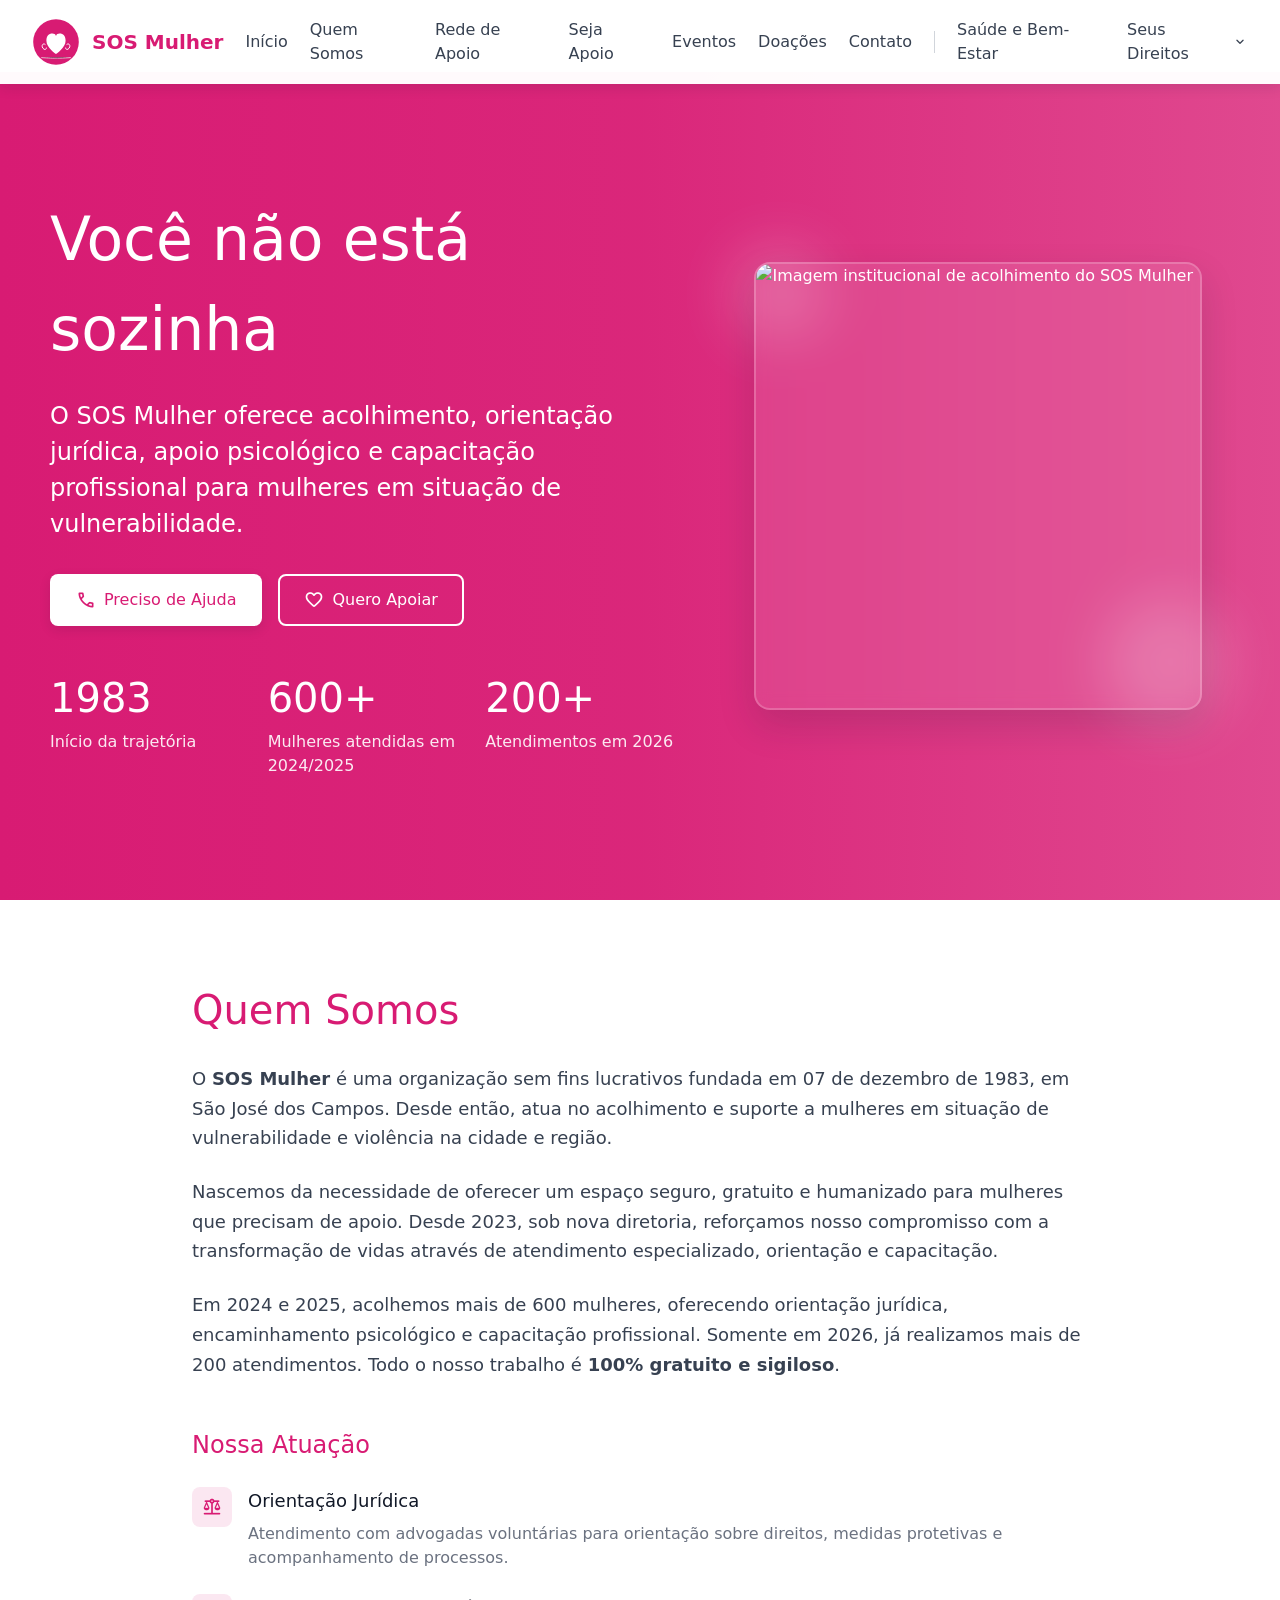
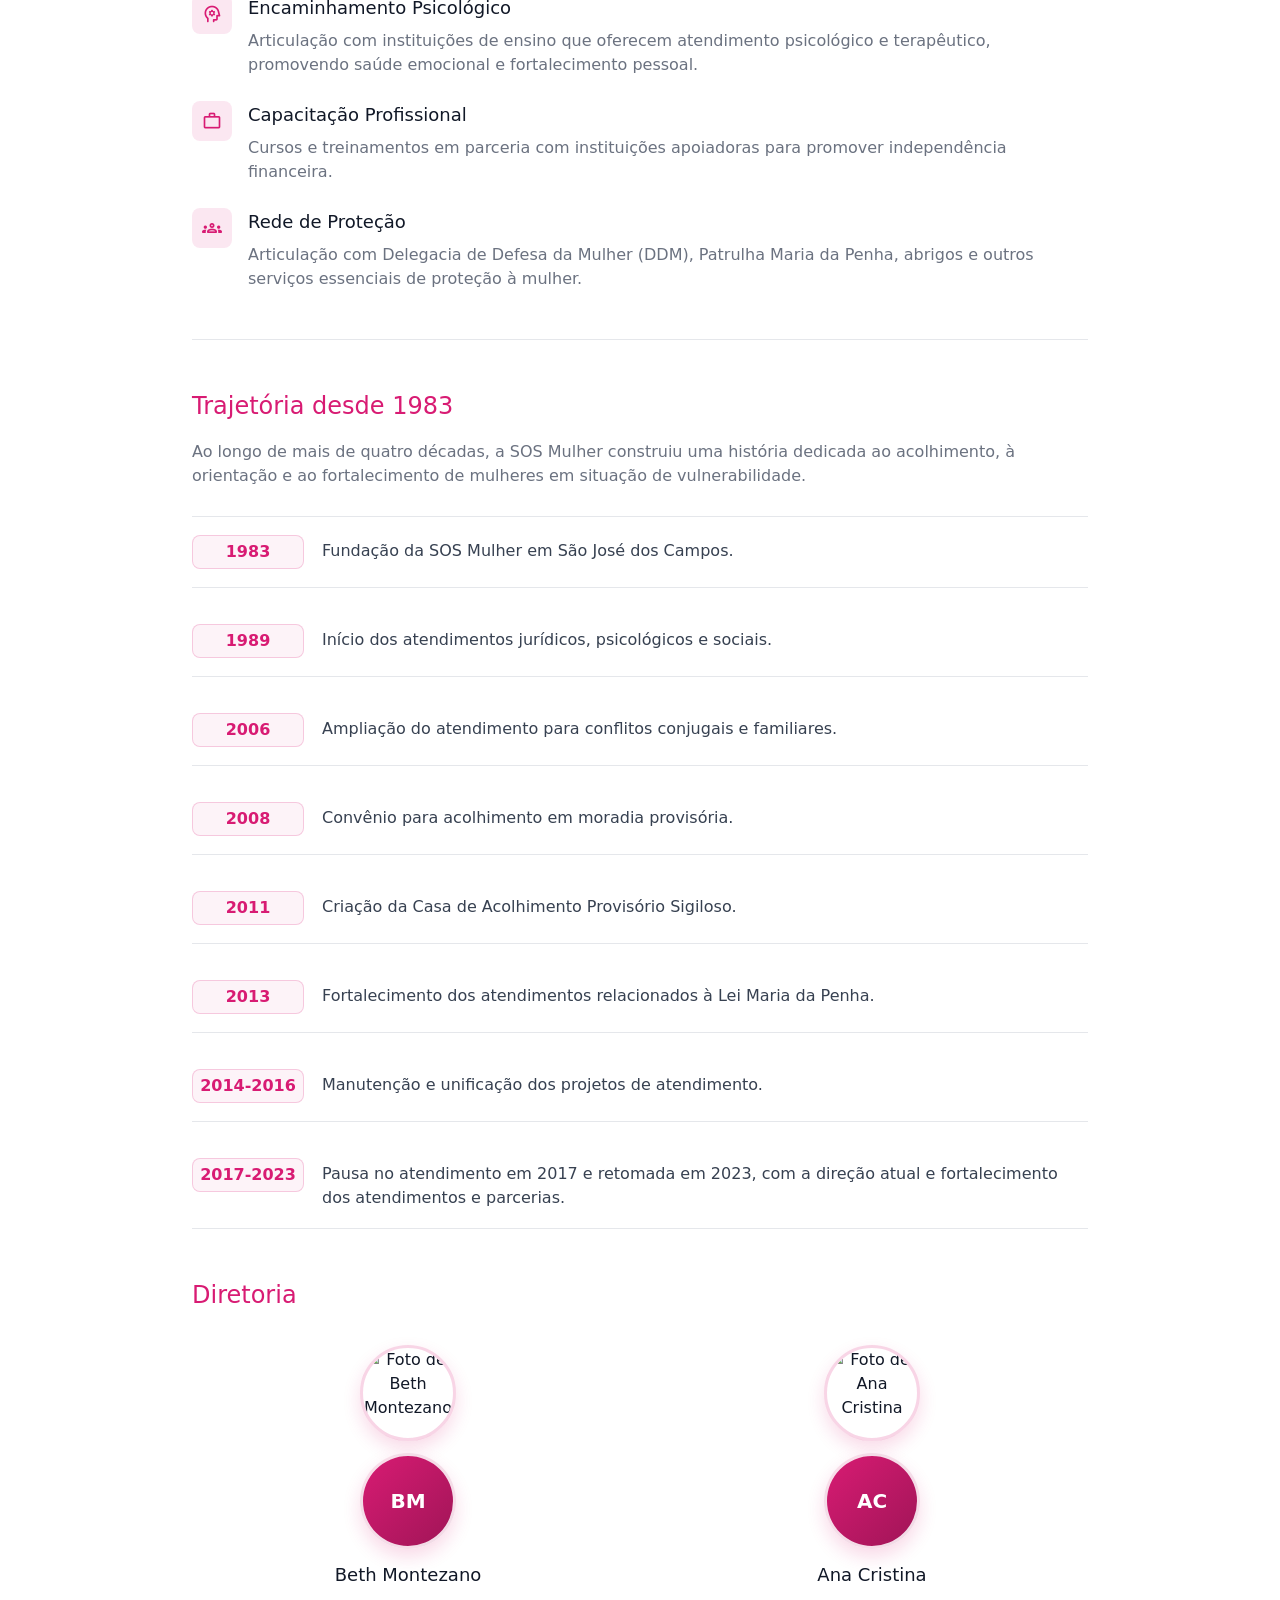
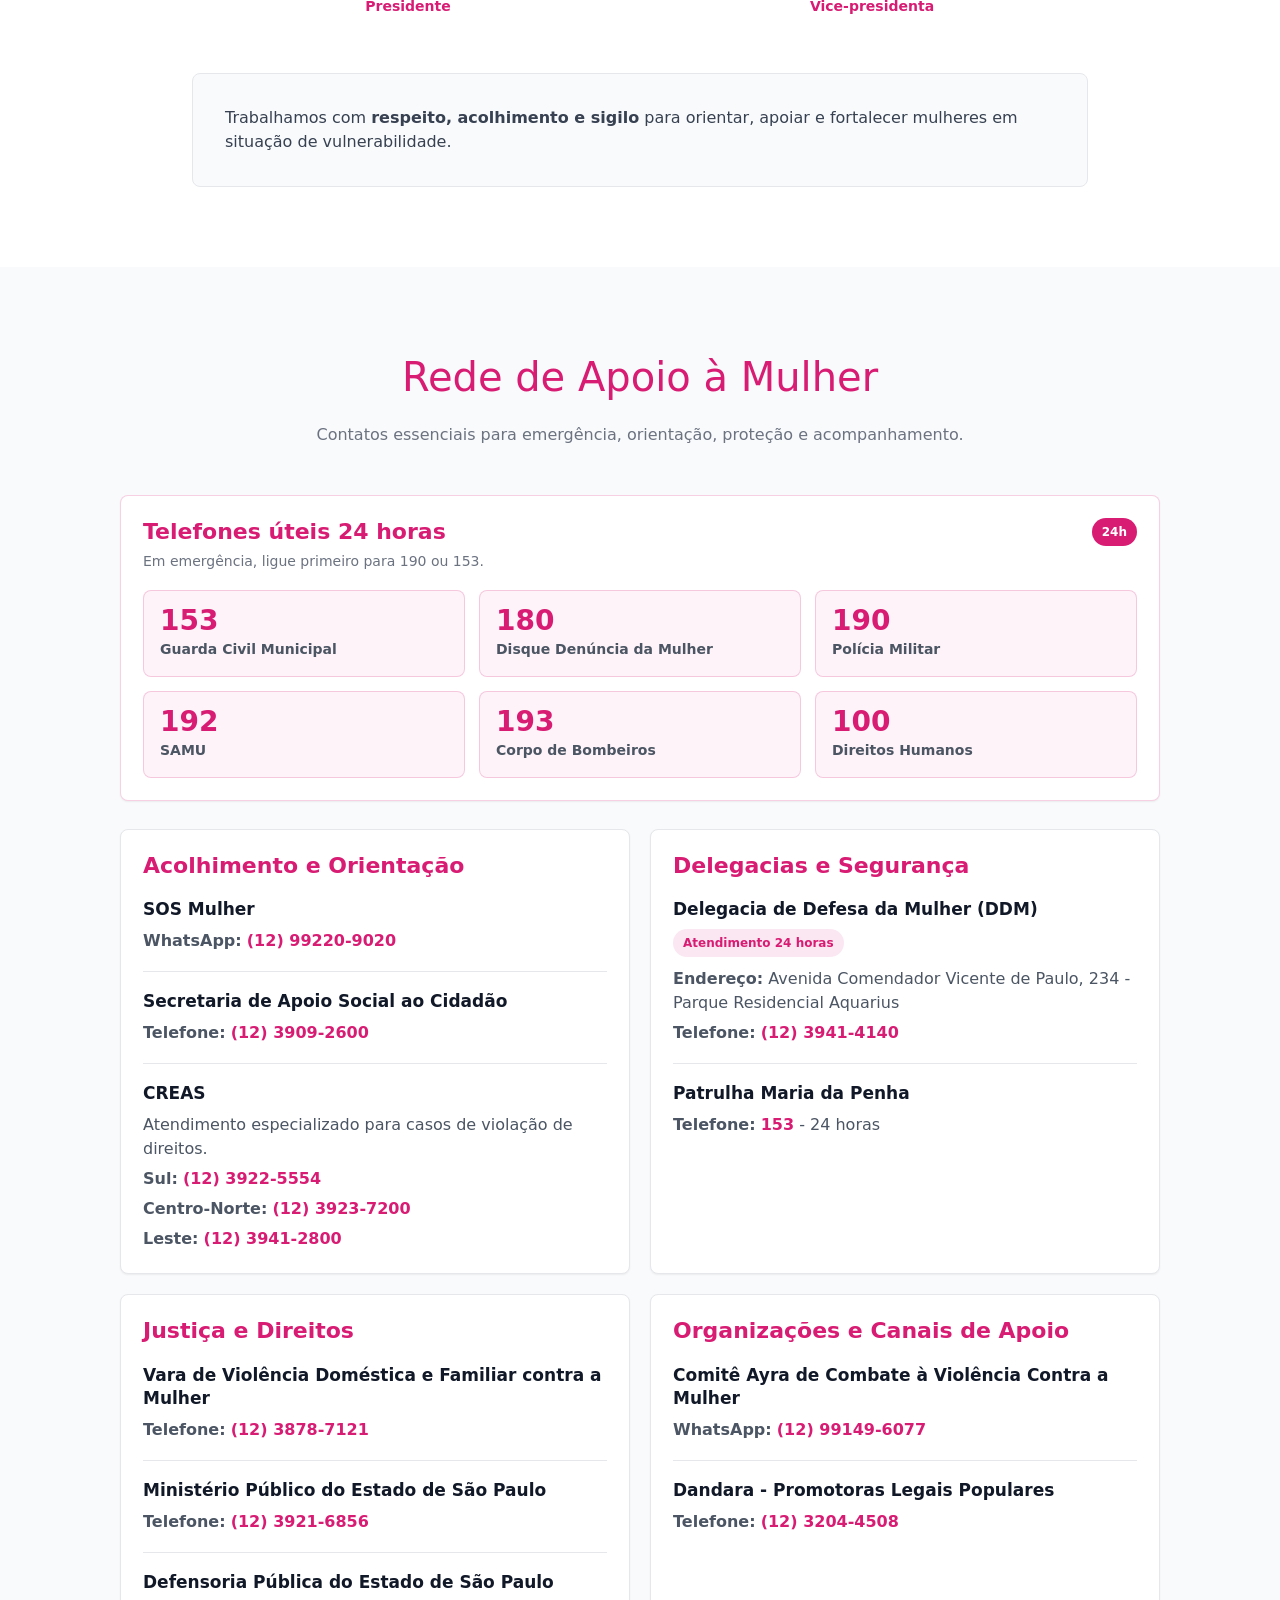
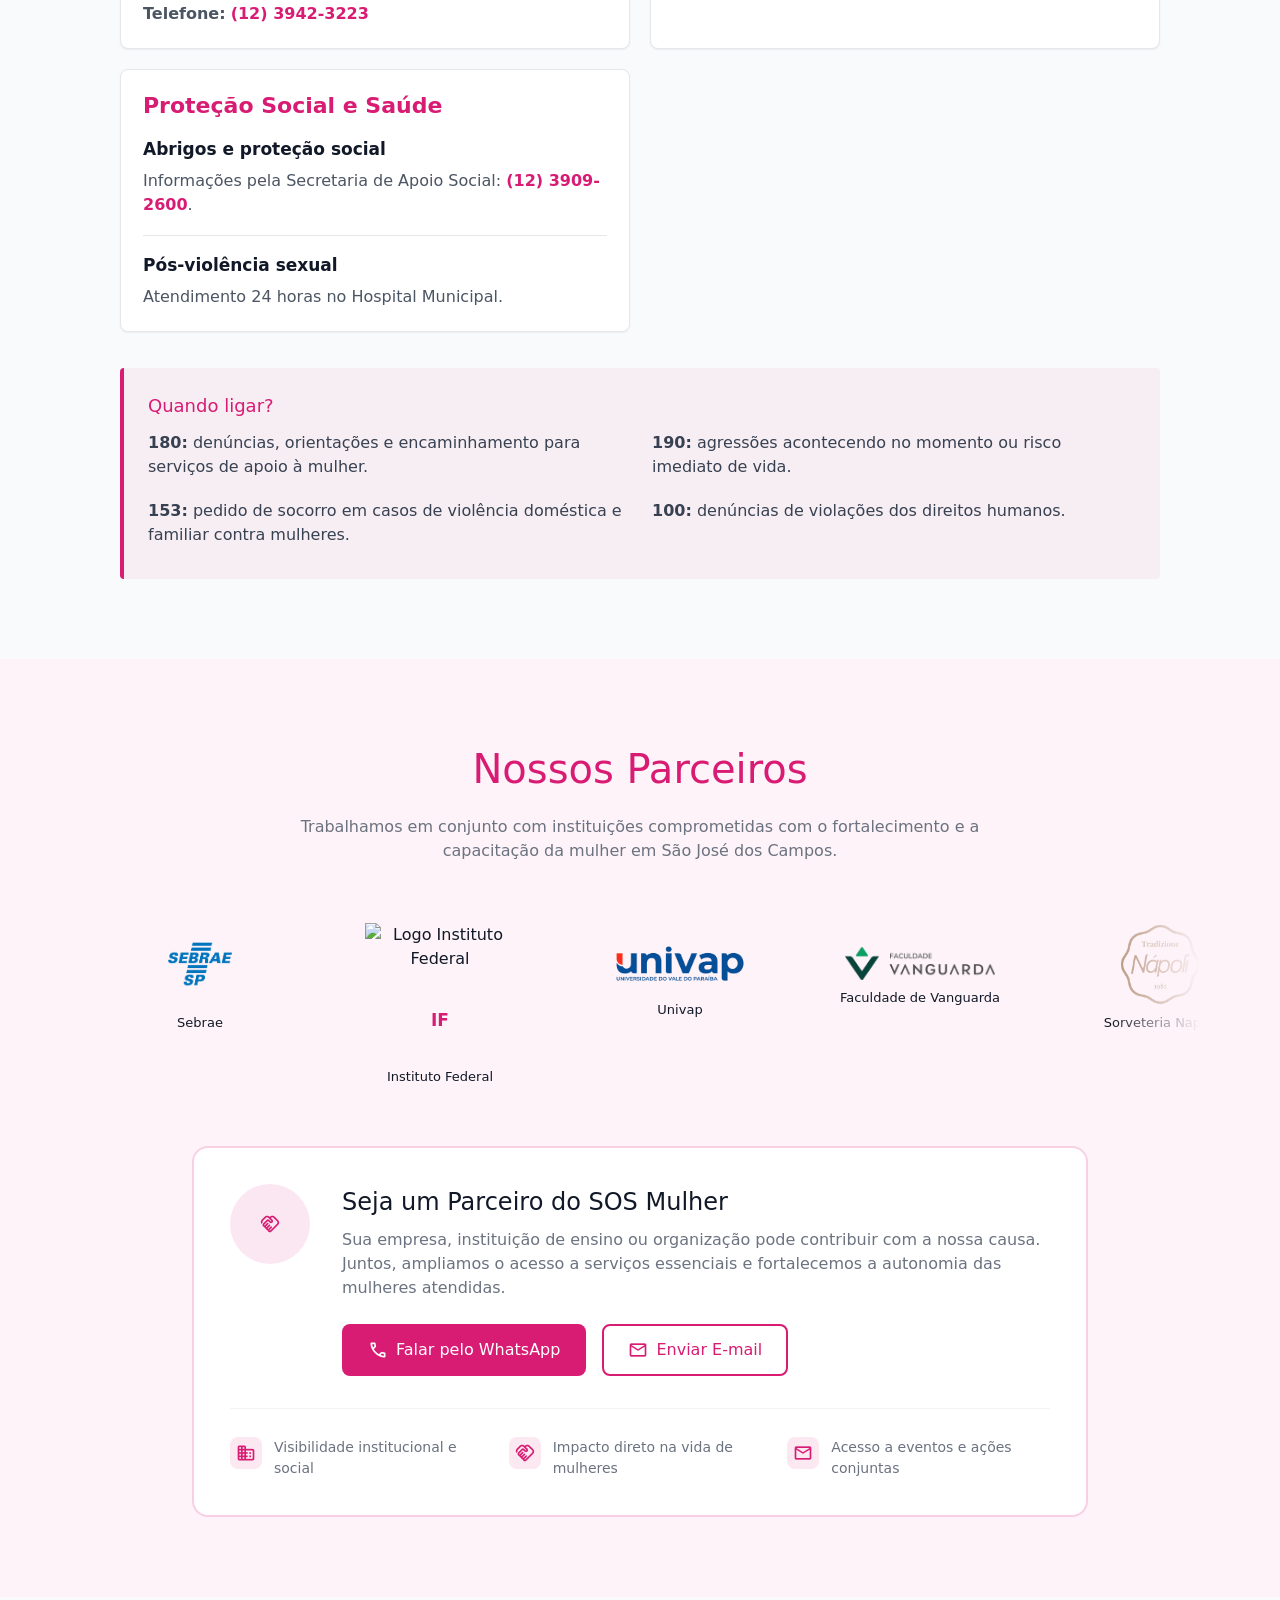
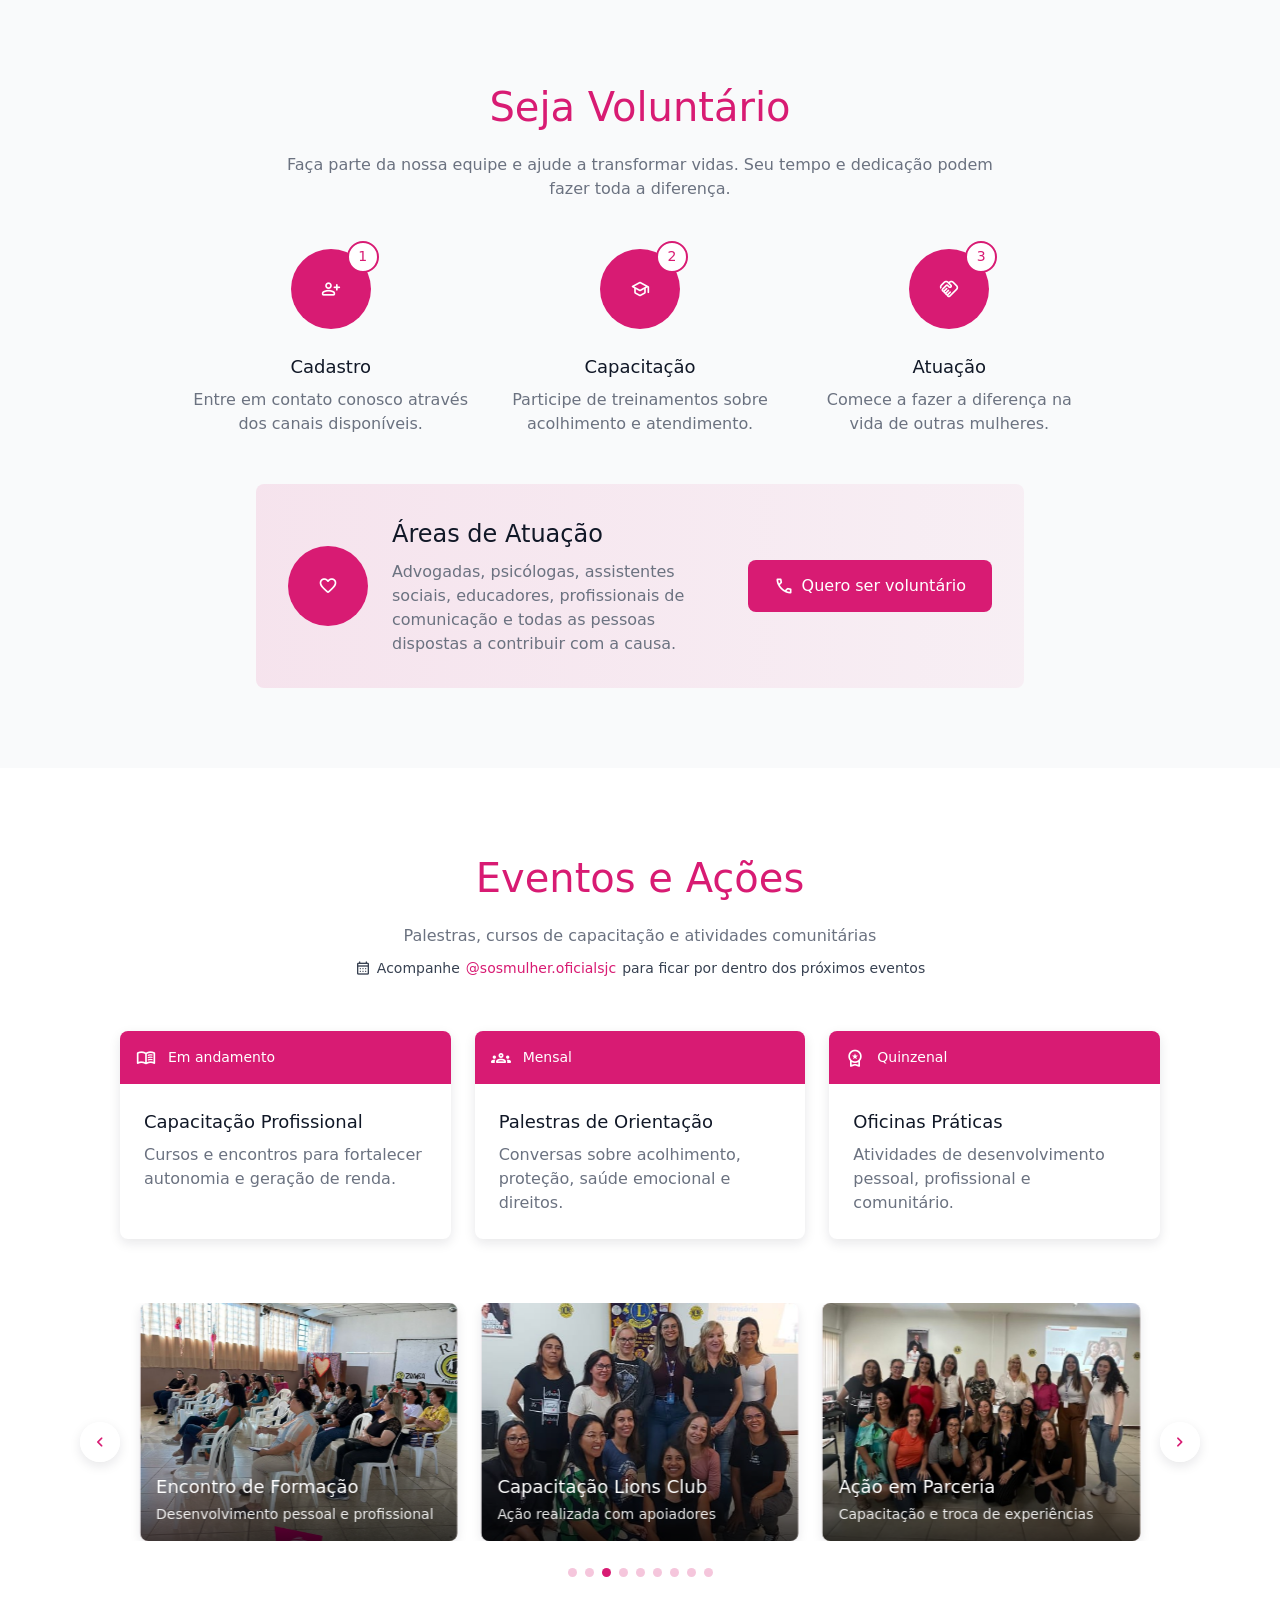
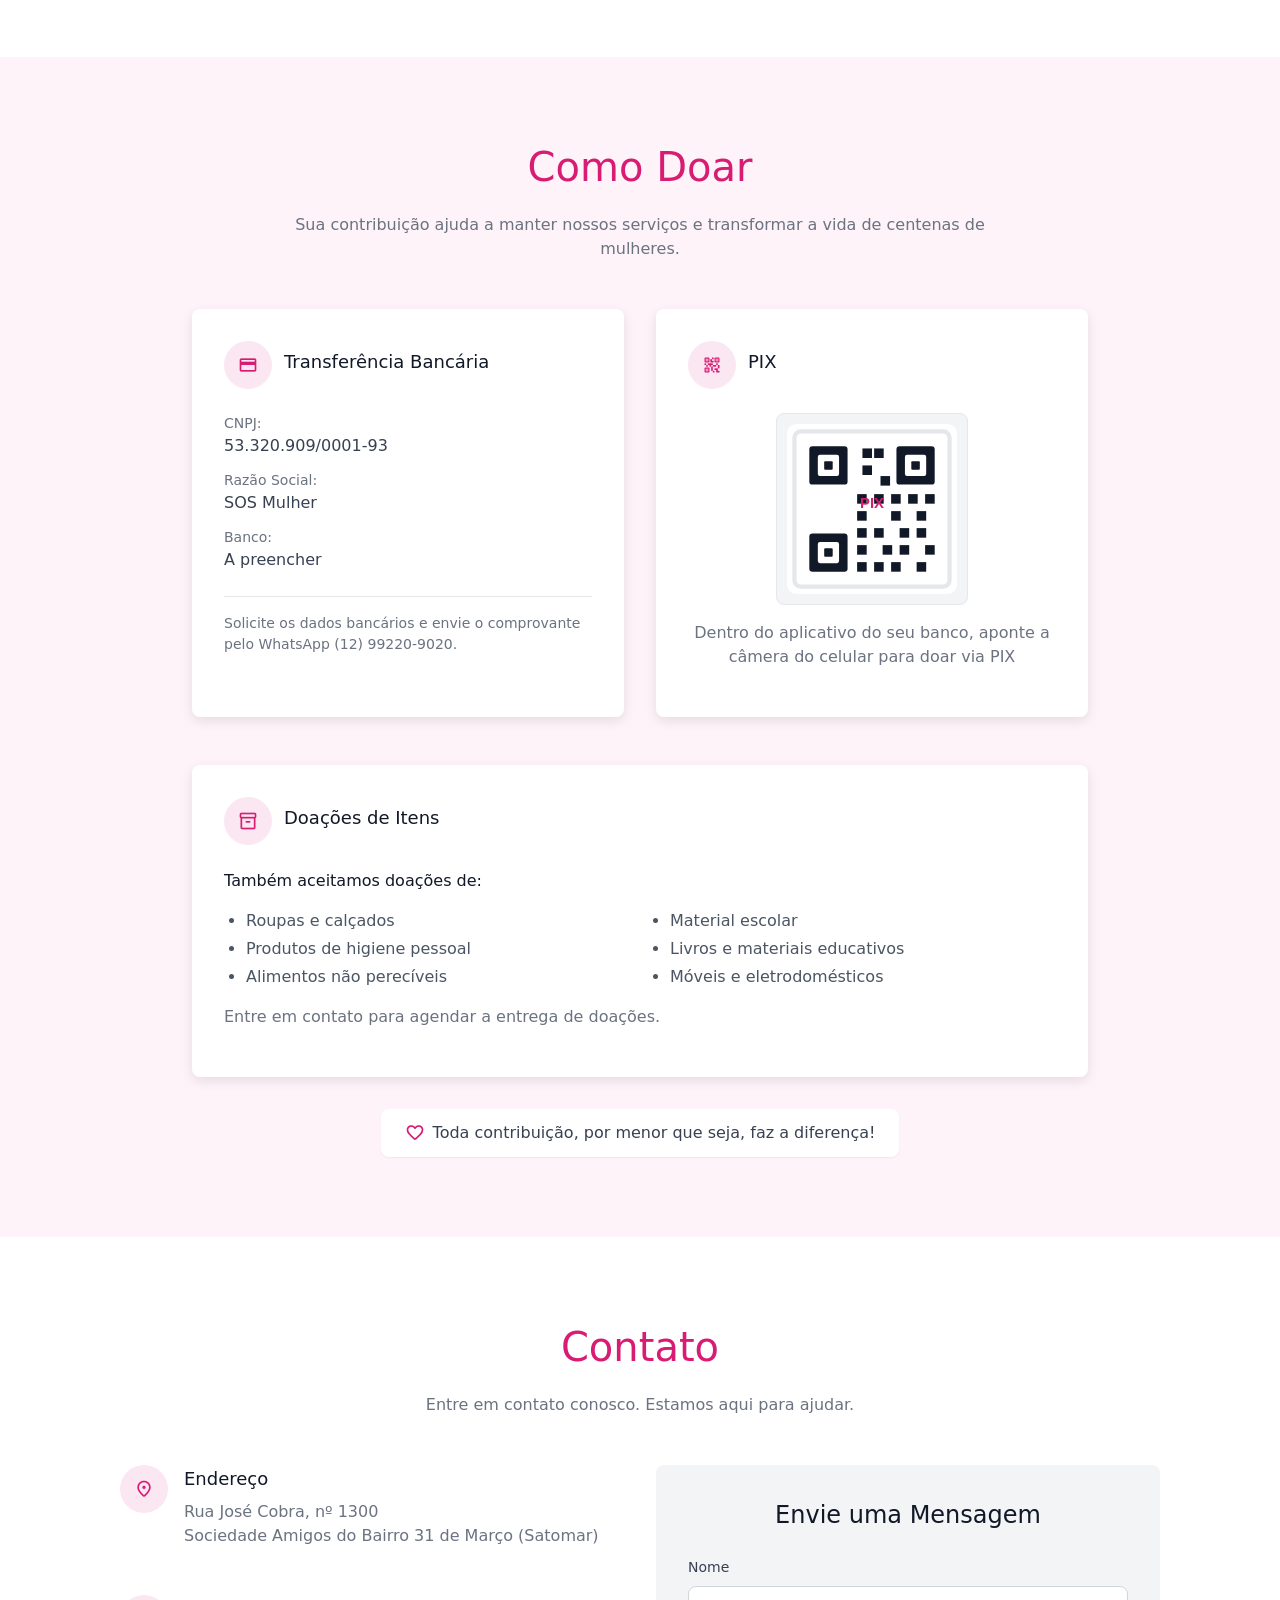
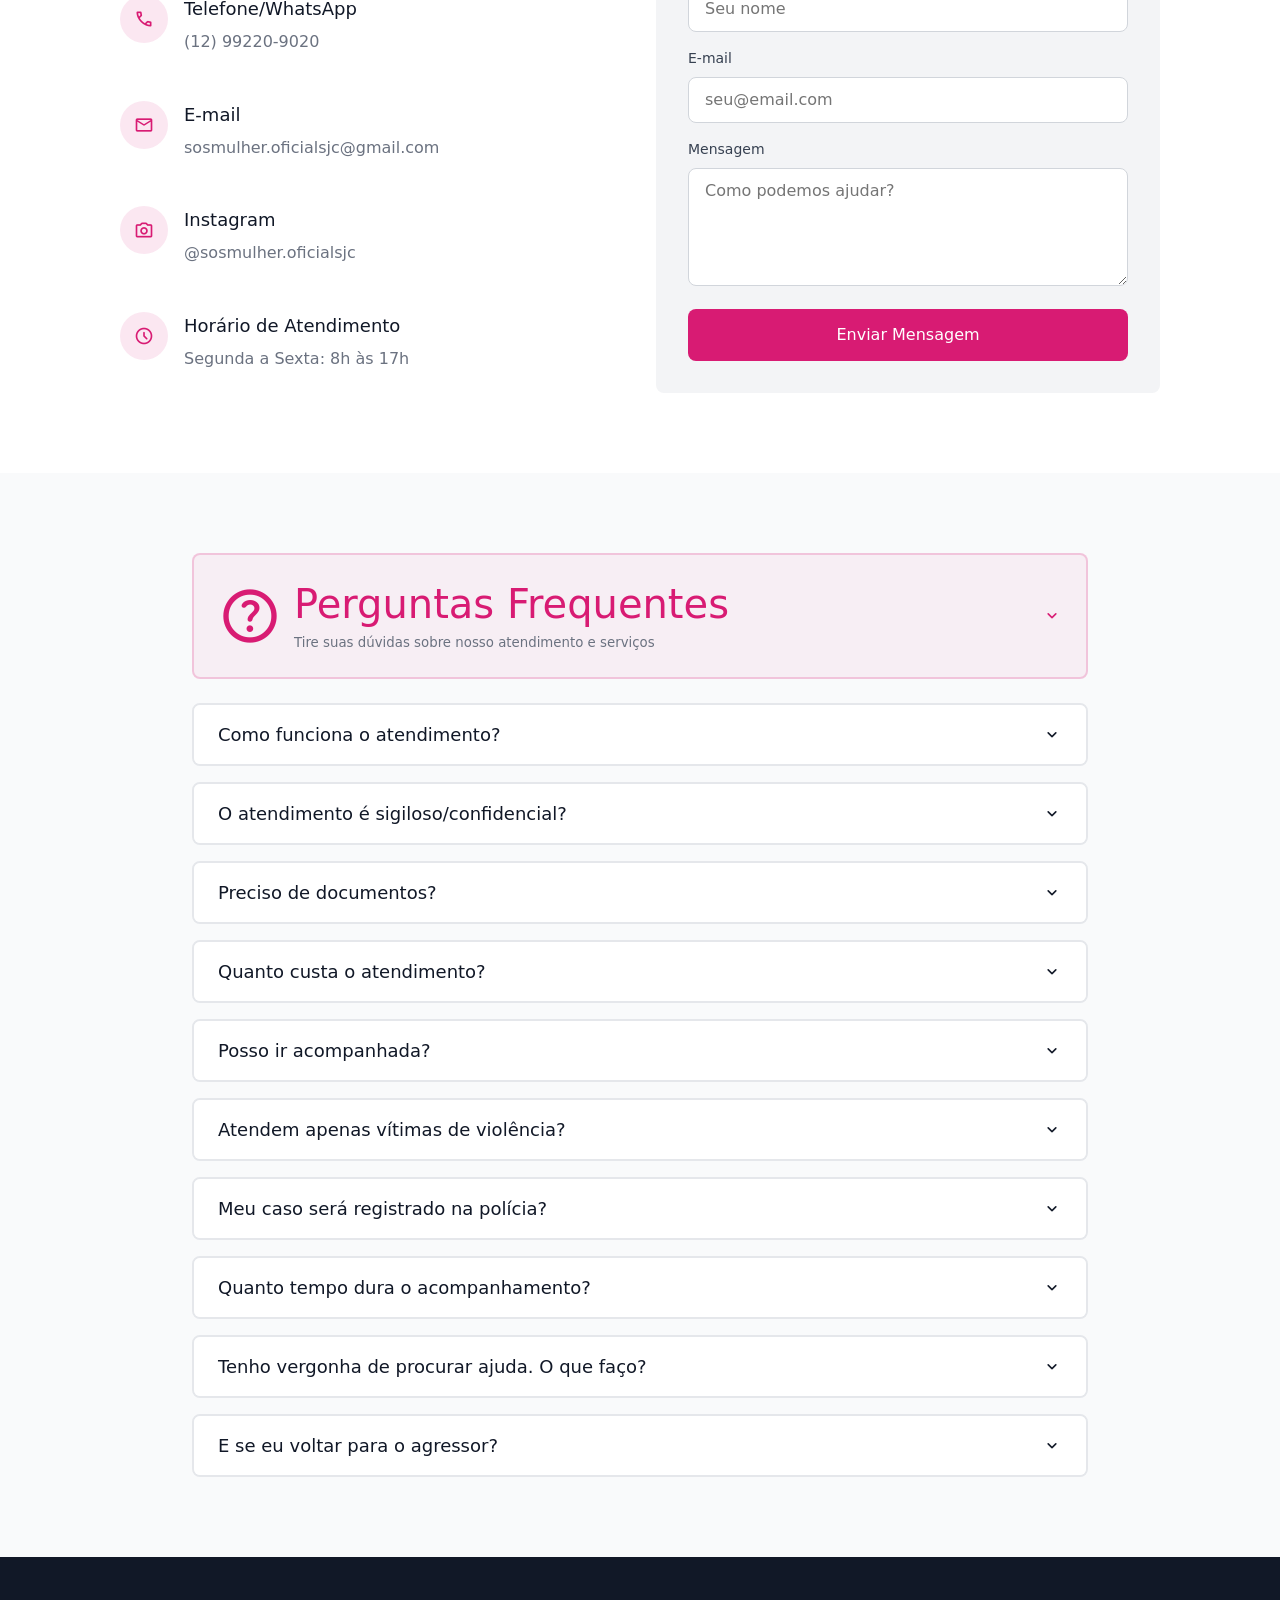
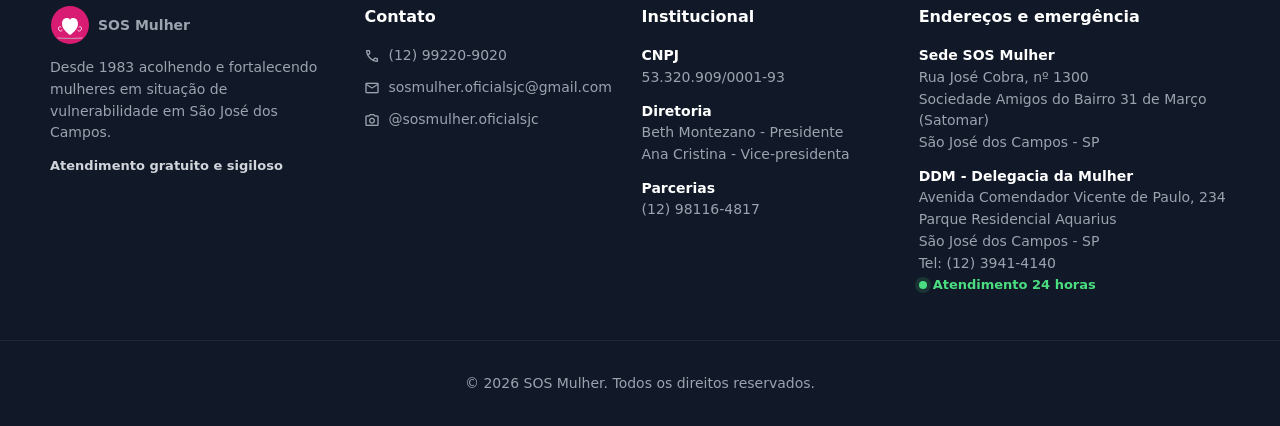
==== commit 75dc06cc: "Segundo comit - Limpeza de info duplicada" ====
--- a/SOS Mulher/index.html
+++ b/SOS Mulher/index.html
@@ -225,11 +225,7 @@
               </article>
               <article class="item-trajetoria">
                 <span>2017-2023</span>
-                <p>Pausa no atendimento em 2017 e retomada das atividades em 2023.</p>
-              </article>
-              <article class="item-trajetoria">
-                <span>2023</span>
-                <p>Início da direção atual, com fortalecimento dos atendimentos e parcerias.</p>
+                <p>Pausa no atendimento em 2017 e retomada em 2023, com a direção atual e fortalecimento dos atendimentos e parcerias.</p>
               </article>
             </div>
           </div>
@@ -260,75 +256,132 @@
 
           <div class="painel-suave">
             <p>
-              Trabalhamos com <strong>respeito, acolhimento e comprometimento</strong>,
-              oferecendo um atendimento humanizado e sigiloso. Nossa missão é
-              fortalecer mulheres em situação de vulnerabilidade, promovendo autonomia
-              emocional e financeira para a conquista de uma vida digna e independente.
+              Trabalhamos com <strong>respeito, acolhimento e sigilo</strong> para
+              orientar, apoiar e fortalecer mulheres em situação de vulnerabilidade.
             </p>
-            <p>
-              Nosso único objetivo é ajudar mulheres em situação de vulnerabilidade,
-              oferecendo acolhimento, orientação e apoio para que possam seguir com
-              segurança e dignidade.
-            </p>
           </div>
         </div>
       </section>
 
-      <!-- Rede de apoio: lista contatos importantes para proteção e emergência. -->
+      <!-- Rede de apoio: reúne telefones 24h e serviços de atendimento em São José dos Campos. -->
       <section class="secao fundo-suave" id="rede-apoio">
         <div class="conteudo-limite">
           <div class="cabecalho-secao">
             <h2>Rede de Apoio à Mulher</h2>
-            <p>Contatos essenciais para situações de emergência e acompanhamento</p>
-          </div>
-
-          <div class="grade-apoio">
-            <article class="cartao-apoio">
-              <span class="icone-redondo"><span class="icone" data-icone="escudo"></span></span>
+            <p>Contatos essenciais para emergência, orientação, proteção e acompanhamento.</p>
+          </div>
+
+          <div class="bloco-rede destaque-emergencia">
+            <div class="cabecalho-bloco-rede">
               <div>
-                <h3>Delegacia da Mulher (DDM) - São José dos Campos</h3>
-                <strong>(12) 3941-4140</strong>
-                <p>Atendimento especializado para casos de violência contra a mulher.</p>
-              </div>
-            </article>
-
-            <article class="cartao-apoio">
-              <span class="icone-redondo"><span class="icone" data-icone="telefone"></span></span>
-              <div>
-                <h3>Patrulha Maria da Penha</h3>
-                <strong>190</strong>
-                <p>Fiscalização do cumprimento de medidas protetivas.</p>
-              </div>
-            </article>
-
-            <article class="cartao-apoio">
-              <span class="icone-redondo"><span class="icone" data-icone="alerta-circulo"></span></span>
-              <div>
-                <h3>Central de Atendimento à Mulher</h3>
-                <strong>180</strong>
-                <p>Atendimento 24h para denúncias e orientações.</p>
-              </div>
-            </article>
-
-            <article class="cartao-apoio">
-              <span class="icone-redondo"><span class="icone" data-icone="casa"></span></span>
-              <div>
-                <h3>SOS Mulher</h3>
-                <strong><a href="https://wa.me/5512992209020" target="_blank" rel="noopener noreferrer">(12) 99220-9020</a></strong>
-                <p>Atendimento humanizado e sigiloso para mulheres em situação de vulnerabilidade.</p>
-              </div>
-            </article>
-          </div>
-
-          <div class="painel-aviso">
-            <h4>Medidas Protetivas de Urgência</h4>
-            <p>As medidas protetivas são garantidas pela Lei Maria da Penha e podem incluir:</p>
-            <ul>
-              <li>Afastamento do agressor do lar</li>
-              <li>Proibição de aproximação e contato</li>
-              <li>Suspensão de visitas aos dependentes</li>
-              <li>Prestação de alimentos provisionais</li>
-            </ul>
+                <h3>Telefones úteis 24 horas</h3>
+                <p>Em emergência, ligue primeiro para 190 ou 153.</p>
+              </div>
+              <span class="selo-urgente">24h</span>
+            </div>
+            <div class="grade-telefones">
+              <a class="cartao-telefone" href="tel:153"><strong>153</strong><span>Guarda Civil Municipal</span></a>
+              <a class="cartao-telefone" href="tel:180"><strong>180</strong><span>Disque Denúncia da Mulher</span></a>
+              <a class="cartao-telefone" href="tel:190"><strong>190</strong><span>Polícia Militar</span></a>
+              <a class="cartao-telefone" href="tel:192"><strong>192</strong><span>SAMU</span></a>
+              <a class="cartao-telefone" href="tel:193"><strong>193</strong><span>Corpo de Bombeiros</span></a>
+              <a class="cartao-telefone" href="tel:100"><strong>100</strong><span>Direitos Humanos</span></a>
+            </div>
+          </div>
+
+          <div class="grupos-rede">
+            <article class="bloco-rede">
+              <h3>Acolhimento e Orientação</h3>
+              <div class="lista-servicos">
+                <div class="item-servico">
+                  <h4>SOS Mulher</h4>
+                  <p><strong>WhatsApp:</strong> <a href="https://wa.me/5512992209020" target="_blank" rel="noopener noreferrer">(12) 99220-9020</a></p>
+                </div>
+                <div class="item-servico">
+                  <h4>Secretaria de Apoio Social ao Cidadão</h4>
+                  <p><strong>Telefone:</strong> <a href="tel:1239092600">(12) 3909-2600</a></p>
+                </div>
+                <div class="item-servico">
+                  <h4>CREAS</h4>
+                  <p>Atendimento especializado para casos de violação de direitos.</p>
+                  <p><strong>Sul:</strong> <a href="tel:1239225554">(12) 3922-5554</a></p>
+                  <p><strong>Centro-Norte:</strong> <a href="tel:1239237200">(12) 3923-7200</a></p>
+                  <p><strong>Leste:</strong> <a href="tel:1239412800">(12) 3941-2800</a></p>
+                </div>
+              </div>
+            </article>
+
+            <article class="bloco-rede">
+              <h3>Delegacias e Segurança</h3>
+              <div class="lista-servicos">
+                <div class="item-servico">
+                  <h4>Delegacia de Defesa da Mulher (DDM)</h4>
+                  <span class="etiqueta-servico">Atendimento 24 horas</span>
+                  <p><strong>Endereço:</strong> Avenida Comendador Vicente de Paulo, 234 - Parque Residencial Aquarius</p>
+                  <p><strong>Telefone:</strong> <a href="tel:1239414140">(12) 3941-4140</a></p>
+                </div>
+                <div class="item-servico">
+                  <h4>Patrulha Maria da Penha</h4>
+                  <p><strong>Telefone:</strong> <a href="tel:153">153</a> - 24 horas</p>
+                </div>
+              </div>
+            </article>
+
+            <article class="bloco-rede">
+              <h3>Justiça e Direitos</h3>
+              <div class="lista-servicos">
+                <div class="item-servico">
+                  <h4>Vara de Violência Doméstica e Familiar contra a Mulher</h4>
+                  <p><strong>Telefone:</strong> <a href="tel:1238787121">(12) 3878-7121</a></p>
+                </div>
+                <div class="item-servico">
+                  <h4>Ministério Público do Estado de São Paulo</h4>
+                  <p><strong>Telefone:</strong> <a href="tel:1239216856">(12) 3921-6856</a></p>
+                </div>
+                <div class="item-servico">
+                  <h4>Defensoria Pública do Estado de São Paulo</h4>
+                  <p><strong>Telefone:</strong> <a href="tel:1239423223">(12) 3942-3223</a></p>
+                </div>
+              </div>
+            </article>
+
+            <article class="bloco-rede">
+              <h3>Organizações e Canais de Apoio</h3>
+              <div class="lista-servicos">
+                <div class="item-servico">
+                  <h4>Comitê Ayra de Combate à Violência Contra a Mulher</h4>
+                  <p><strong>WhatsApp:</strong> <a href="https://wa.me/5512991496077" target="_blank" rel="noopener noreferrer">(12) 99149-6077</a></p>
+                </div>
+                <div class="item-servico">
+                  <h4>Dandara - Promotoras Legais Populares</h4>
+                  <p><strong>Telefone:</strong> <a href="tel:1232044508">(12) 3204-4508</a></p>
+                </div>
+              </div>
+            </article>
+
+            <article class="bloco-rede">
+              <h3>Proteção Social e Saúde</h3>
+              <div class="lista-servicos">
+                <div class="item-servico">
+                  <h4>Abrigos e proteção social</h4>
+                  <p>Informações pela Secretaria de Apoio Social: <a href="tel:1239092600">(12) 3909-2600</a>.</p>
+                </div>
+                <div class="item-servico">
+                  <h4>Pós-violência sexual</h4>
+                  <p>Atendimento 24 horas no Hospital Municipal.</p>
+                </div>
+              </div>
+            </article>
+          </div>
+
+          <div class="painel-aviso painel-orientacao">
+            <h4>Quando ligar?</h4>
+            <div class="grade-orientacoes">
+              <p><strong>180:</strong> denúncias, orientações e encaminhamento para serviços de apoio à mulher.</p>
+              <p><strong>190:</strong> agressões acontecendo no momento ou risco imediato de vida.</p>
+              <p><strong>153:</strong> pedido de socorro em casos de violência doméstica e familiar contra mulheres.</p>
+              <p><strong>100:</strong> denúncias de violações dos direitos humanos.</p>
+            </div>
           </div>
         </div>
       </section>
@@ -777,12 +830,6 @@
             </form>
           </div>
 
-          <div class="painel-emergencia">
-            <h4>Em situação de emergência?</h4>
-            <p>Se você está em perigo imediato, ligue:</p>
-            <p><strong>190</strong> - Polícia Militar</p>
-            <p><strong>180</strong> - Central de Atendimento à Mulher (24h)</p>
-          </div>
         </div>
       </section>
 
@@ -849,34 +896,36 @@
     <!-- Rodapé: reúne contatos, dados institucionais, endereços e ano automático. -->
     <footer class="rodape-site">
       <div class="conteudo-limite grade-rodape">
-        <div>
+        <div class="coluna-rodape marca-coluna-rodape">
           <a class="marca marca-rodape" href="index.html">
             <!-- Ícone/logo do rodapé: usa o mesmo arquivo do cabeçalho. -->
             <img class="marca-logo pequeno" src="src/img/logo-sos-mulher.svg" alt="" aria-hidden="true" />
             <span>SOS Mulher</span>
           </a>
           <p>Desde 1983 acolhendo e fortalecendo mulheres em situação de vulnerabilidade em São José dos Campos.</p>
-          <p>Atendimento <strong>gratuito e sigiloso</strong></p>
-        </div>
-
-        <div>
+          <span class="selo-rodape">Atendimento gratuito e sigiloso</span>
+        </div>
+
+        <div class="coluna-rodape">
           <h4>Contato</h4>
-          <a href="https://wa.me/5512992209020" target="_blank" rel="noopener noreferrer"><span class="icone icone-pequeno" data-icone="telefone"></span>(12) 99220-9020</a>
-          <a href="mailto:sosmulher.oficialsjc@gmail.com"><span class="icone icone-pequeno" data-icone="email"></span>sosmulher.oficialsjc@gmail.com</a>
-          <a href="https://instagram.com/sosmulher.oficialsjc" target="_blank" rel="noopener noreferrer"><span class="icone icone-pequeno" data-icone="instagram"></span>@sosmulher.oficialsjc</a>
-        </div>
-
-        <div>
+          <div class="links-rodape">
+            <a href="https://wa.me/5512992209020" target="_blank" rel="noopener noreferrer"><span class="icone icone-pequeno" data-icone="telefone"></span>(12) 99220-9020</a>
+            <a href="mailto:sosmulher.oficialsjc@gmail.com"><span class="icone icone-pequeno" data-icone="email"></span>sosmulher.oficialsjc@gmail.com</a>
+            <a href="https://instagram.com/sosmulher.oficialsjc" target="_blank" rel="noopener noreferrer"><span class="icone icone-pequeno" data-icone="instagram"></span>@sosmulher.oficialsjc</a>
+          </div>
+        </div>
+
+        <div class="coluna-rodape">
           <h4>Institucional</h4>
           <p><strong>CNPJ</strong><br />53.320.909/0001-93</p>
           <p><strong>Diretoria</strong><br />Beth Montezano - Presidente<br />Ana Cristina - Vice-presidenta</p>
           <p><strong>Parcerias</strong><br /><a href="https://wa.me/5512981164817" target="_blank" rel="noopener noreferrer">(12) 98116-4817</a></p>
         </div>
 
-        <div>
-          <h4>Endereços</h4>
+        <div class="coluna-rodape">
+          <h4>Endereços e emergência</h4>
           <p><strong>Sede SOS Mulher</strong><br />Rua José Cobra, nº 1300<br />Sociedade Amigos do Bairro 31 de Março (Satomar)<br />São José dos Campos - SP</p>
-          <p><strong>DDM - Delegacia da Mulher</strong><br />Av. Comendador Vicente de Paulo Penido, 234<br />Parque Res. Aquarius<br />São José dos Campos - SP<br />Tel: (12) 3941-4140<br /><span class="status-verde">Atendimento 24 horas</span></p>
+          <p><strong>DDM - Delegacia da Mulher</strong><br />Avenida Comendador Vicente de Paulo, 234<br />Parque Residencial Aquarius<br />São José dos Campos - SP<br />Tel: (12) 3941-4140<br /><span class="status-verde">Atendimento 24 horas</span></p>
         </div>
       </div>
       <div class="rodape-final">© <span data-year></span> SOS Mulher. Todos os direitos reservados.</div>
--- a/SOS Mulher/src/styles.css
+++ b/SOS Mulher/src/styles.css
@@ -175,6 +175,7 @@
 }
 
 .area-navegacao {
+  width: min(100% - 64px, 1320px);
   min-height: var(--altura-cabecalho);
   display: flex;
   align-items: center;
@@ -196,7 +197,9 @@
 .navegacao-principal {
   display: flex;
   align-items: center;
+  justify-content: flex-end;
   gap: 22px;
+  margin-left: auto;
   color: #374151;
   font-size: 16px;
 }
@@ -731,6 +734,157 @@
   font-weight: 500;
 }
 
+.bloco-rede {
+  padding: 22px;
+  background: #ffffff;
+  border: 1px solid var(--borda);
+  border-radius: var(--raio);
+  box-shadow: var(--sombra-pequena);
+}
+
+.bloco-rede h3 {
+  margin: 0 0 18px;
+  color: var(--cor-principal);
+  font-size: 22px;
+  font-weight: 600;
+  line-height: 1.3;
+}
+
+.bloco-rede p {
+  margin: 0;
+  color: var(--texto-medio);
+}
+
+.bloco-rede a {
+  color: var(--cor-principal);
+  font-weight: 600;
+}
+
+.destaque-emergencia {
+  max-width: 1040px;
+  margin: 0 auto 28px;
+  border-color: var(--borda-forte);
+}
+
+.cabecalho-bloco-rede {
+  display: flex;
+  align-items: flex-start;
+  justify-content: space-between;
+  gap: 16px;
+  margin-bottom: 18px;
+}
+
+.cabecalho-bloco-rede h3 {
+  margin-bottom: 4px;
+}
+
+.cabecalho-bloco-rede p {
+  color: var(--texto-suave);
+  font-size: 14px;
+}
+
+.selo-urgente,
+.etiqueta-servico {
+  display: inline-flex;
+  align-items: center;
+  width: max-content;
+  min-height: 28px;
+  padding: 5px 10px;
+  color: #ffffff;
+  background: var(--cor-principal);
+  border-radius: 999px;
+  font-size: 12px;
+  font-weight: 700;
+}
+
+.grade-telefones {
+  display: grid;
+  grid-template-columns: repeat(3, minmax(0, 1fr));
+  gap: 14px;
+}
+
+.cartao-telefone {
+  display: grid;
+  gap: 4px;
+  padding: 16px;
+  color: var(--texto);
+  background: var(--rosa-suave);
+  border: 1px solid var(--borda-forte);
+  border-radius: var(--raio);
+}
+
+.cartao-telefone:hover {
+  color: var(--texto);
+  background: var(--rosa-claro);
+}
+
+.cartao-telefone strong {
+  color: var(--cor-principal);
+  font-size: 28px;
+  line-height: 1;
+}
+
+.cartao-telefone span {
+  color: var(--texto-medio);
+  font-size: 14px;
+}
+
+.grupos-rede {
+  max-width: 1040px;
+  margin: 0 auto;
+  display: grid;
+  grid-template-columns: repeat(2, minmax(0, 1fr));
+  gap: 20px;
+}
+
+.lista-servicos {
+  display: grid;
+  gap: 18px;
+}
+
+.item-servico {
+  padding-top: 18px;
+  border-top: 1px solid var(--borda);
+}
+
+.item-servico:first-child {
+  padding-top: 0;
+  border-top: 0;
+}
+
+.item-servico h4 {
+  margin: 0 0 8px;
+  color: var(--texto);
+  font-size: 17px;
+  font-weight: 600;
+  line-height: 1.35;
+}
+
+.item-servico .etiqueta-servico {
+  margin-bottom: 10px;
+  color: var(--cor-principal);
+  background: var(--rosa-claro);
+}
+
+.item-servico p + p {
+  margin-top: 6px;
+}
+
+.painel-orientacao {
+  max-width: 1040px;
+  margin: 56px auto 0;
+}
+
+.grade-orientacoes {
+  display: grid;
+  grid-template-columns: repeat(2, minmax(0, 1fr));
+  gap: 12px 20px;
+}
+
+.grade-orientacoes p {
+  margin: 0;
+}
+
 .painel-aviso {
   max-width: 896px;
   margin: 0 auto;
@@ -739,6 +893,11 @@
   background: var(--rosa-suave);
   border-left: 4px solid var(--cor-principal);
   border-radius: 4px;
+}
+
+.painel-aviso.painel-orientacao {
+  max-width: 1040px;
+  margin: 36px auto 0;
 }
 
 .painel-aviso h4 {
@@ -1303,27 +1462,6 @@
 
 .formulario-mensagem textarea {
   resize: vertical;
-}
-
-.painel-emergencia {
-  max-width: 768px;
-  margin: 48px auto 0;
-  padding: 24px;
-  color: #b91c1c;
-  background: #fef2f2;
-  border-left: 4px solid #ef4444;
-  border-radius: 4px;
-}
-
-.painel-emergencia h4 {
-  margin: 0 0 8px;
-  color: #991b1b;
-  font-size: 18px;
-  font-weight: 500;
-}
-
-.painel-emergencia p {
-  margin: 8px 0 0;
 }
 
 /* Perguntas frequentes: botão principal, lista de perguntas e respostas recolhíveis. */
@@ -1803,7 +1941,6 @@
 }
 
 .grade-saude,
-.grade-aplicativos,
 .grade-dicas {
   display: grid;
   gap: 32px;
@@ -1823,7 +1960,6 @@
 }
 
 .cartao-saude header,
-.painel-aplicativos header,
 .painel-dicas header {
   display: flex;
   align-items: center;
@@ -1832,14 +1968,12 @@
 }
 
 .cartao-saude h3,
-.painel-aplicativos h3,
 .painel-dicas h3 {
   margin: 0;
   font-size: 24px;
   font-weight: 500;
 }
 
-.painel-aplicativos,
 .painel-dicas {
   max-width: 1120px;
   margin: 0 auto 64px;
@@ -1849,32 +1983,59 @@
   box-shadow: var(--sombra-media);
 }
 
-.grade-aplicativos {
-  grid-template-columns: repeat(2, minmax(0, 1fr));
-}
-
-.cartao-aplicativo {
-  padding: 16px;
+.painel-pratico-saude {
+  max-width: 1120px;
+  margin: 0 auto 64px;
+  padding: 28px;
+  background: #ffffff;
+  border: 1px solid var(--borda);
+  border-radius: var(--raio);
+  box-shadow: var(--sombra-media);
+}
+
+.painel-pratico-saude header {
+  display: flex;
+  align-items: center;
+  gap: 12px;
+  margin-bottom: 18px;
+  color: var(--cor-principal);
+}
+
+.painel-pratico-saude h3 {
+  margin: 0;
+  font-size: 24px;
+  font-weight: 500;
+}
+
+.grade-pratica-saude {
+  display: grid;
+  grid-template-columns: repeat(3, minmax(0, 1fr));
+  gap: 16px;
+}
+
+.cartao-pratico-saude {
+  padding: 18px;
   background: var(--fundo-suave);
   border-left: 4px solid var(--cor-principal);
   border-radius: 0 var(--raio) var(--raio) 0;
 }
 
-.cartao-aplicativo h4 {
+.cartao-pratico-saude h4 {
   margin: 0 0 8px;
-  color: var(--cor-principal);
-  font-weight: 500;
-}
-
-.cartao-aplicativo p {
-  margin: 0 0 8px;
+  color: var(--texto);
+  font-size: 17px;
+  font-weight: 600;
+}
+
+.cartao-pratico-saude p {
+  margin: 0 0 10px;
   color: #374151;
   font-size: 14px;
 }
 
-.cartao-aplicativo small {
+.cartao-pratico-saude small {
   color: var(--texto-suave);
-  font-style: italic;
+  font-size: 13px;
 }
 
 .grade-alertas {
@@ -1914,6 +2075,12 @@
   margin: 0;
   font-size: 20px;
   font-weight: 500;
+}
+
+.texto-alerta {
+  margin: 0 0 14px;
+  color: inherit;
+  font-weight: 600;
 }
 
 .painel-dicas {
@@ -1981,9 +2148,13 @@
 
 .grade-rodape {
   display: grid;
-  grid-template-columns: repeat(4, minmax(0, 1fr));
-  gap: 32px;
+  grid-template-columns: 1.15fr 1fr 1fr 1.25fr;
+  gap: 28px;
   padding: 48px 0 32px;
+}
+
+.coluna-rodape {
+  min-width: 0;
 }
 
 .marca-rodape {
@@ -1993,8 +2164,9 @@
 
 .rodape-site h4 {
   margin: 0 0 16px;
+  color: #ffffff;
   font-size: 16px;
-  font-weight: 500;
+  font-weight: 700;
 }
 
 .rodape-site p,
@@ -2011,12 +2183,57 @@
   gap: 8px;
 }
 
+.links-rodape {
+  display: grid;
+  gap: 10px;
+}
+
+.links-rodape a {
+  margin: 0;
+}
+
 .rodape-site strong {
   color: #ffffff;
 }
 
 .rodape-site .status-verde {
+  display: inline-flex;
+  align-items: center;
+  gap: 6px;
   color: #4ade80;
+  font-size: 13px;
+  font-weight: 600;
+}
+
+.rodape-site .status-verde::before {
+  content: "";
+  width: 8px;
+  height: 8px;
+  flex: 0 0 auto;
+  background: #4ade80;
+  border-radius: 999px;
+  box-shadow: 0 0 0 4px rgba(74, 222, 128, 0.14);
+  animation: pulso-status-verde 1.6s ease-in-out infinite;
+}
+
+@keyframes pulso-status-verde {
+  0%,
+  100% {
+    box-shadow: 0 0 0 4px rgba(74, 222, 128, 0.14);
+    opacity: 1;
+  }
+
+  50% {
+    box-shadow: 0 0 0 8px rgba(74, 222, 128, 0.04);
+    opacity: 0.72;
+  }
+}
+
+.selo-rodape {
+  display: block;
+  color: #d1d5db;
+  font-size: 13px;
+  font-weight: 700;
 }
 
 .marca-rodape span,
@@ -2055,6 +2272,8 @@
     right: 0;
     left: 0;
     display: none;
+    justify-content: stretch;
+    margin-left: 0;
     max-height: calc(100vh - var(--altura-cabecalho));
     overflow-y: auto;
     padding: 16px 24px 24px;
@@ -2116,6 +2335,9 @@
   }
 
   .grade-apoio,
+  .grade-telefones,
+  .grupos-rede,
+  .grade-orientacoes,
   .grade-doacoes,
   .grade-contato,
   .lista-diretoria,
@@ -2124,7 +2346,7 @@
   .grade-importante,
   .grade-emergencia,
   .grade-saude,
-  .grade-aplicativos,
+  .grade-pratica-saude,
   .grade-alertas,
   .grade-dicas,
   .grade-rodape {
@@ -2205,7 +2427,6 @@
   .painel-artigo,
   .painel-direitos,
   .cartao-violencia,
-  .painel-aplicativos,
   .painel-dicas {
     padding: 24px;
   }
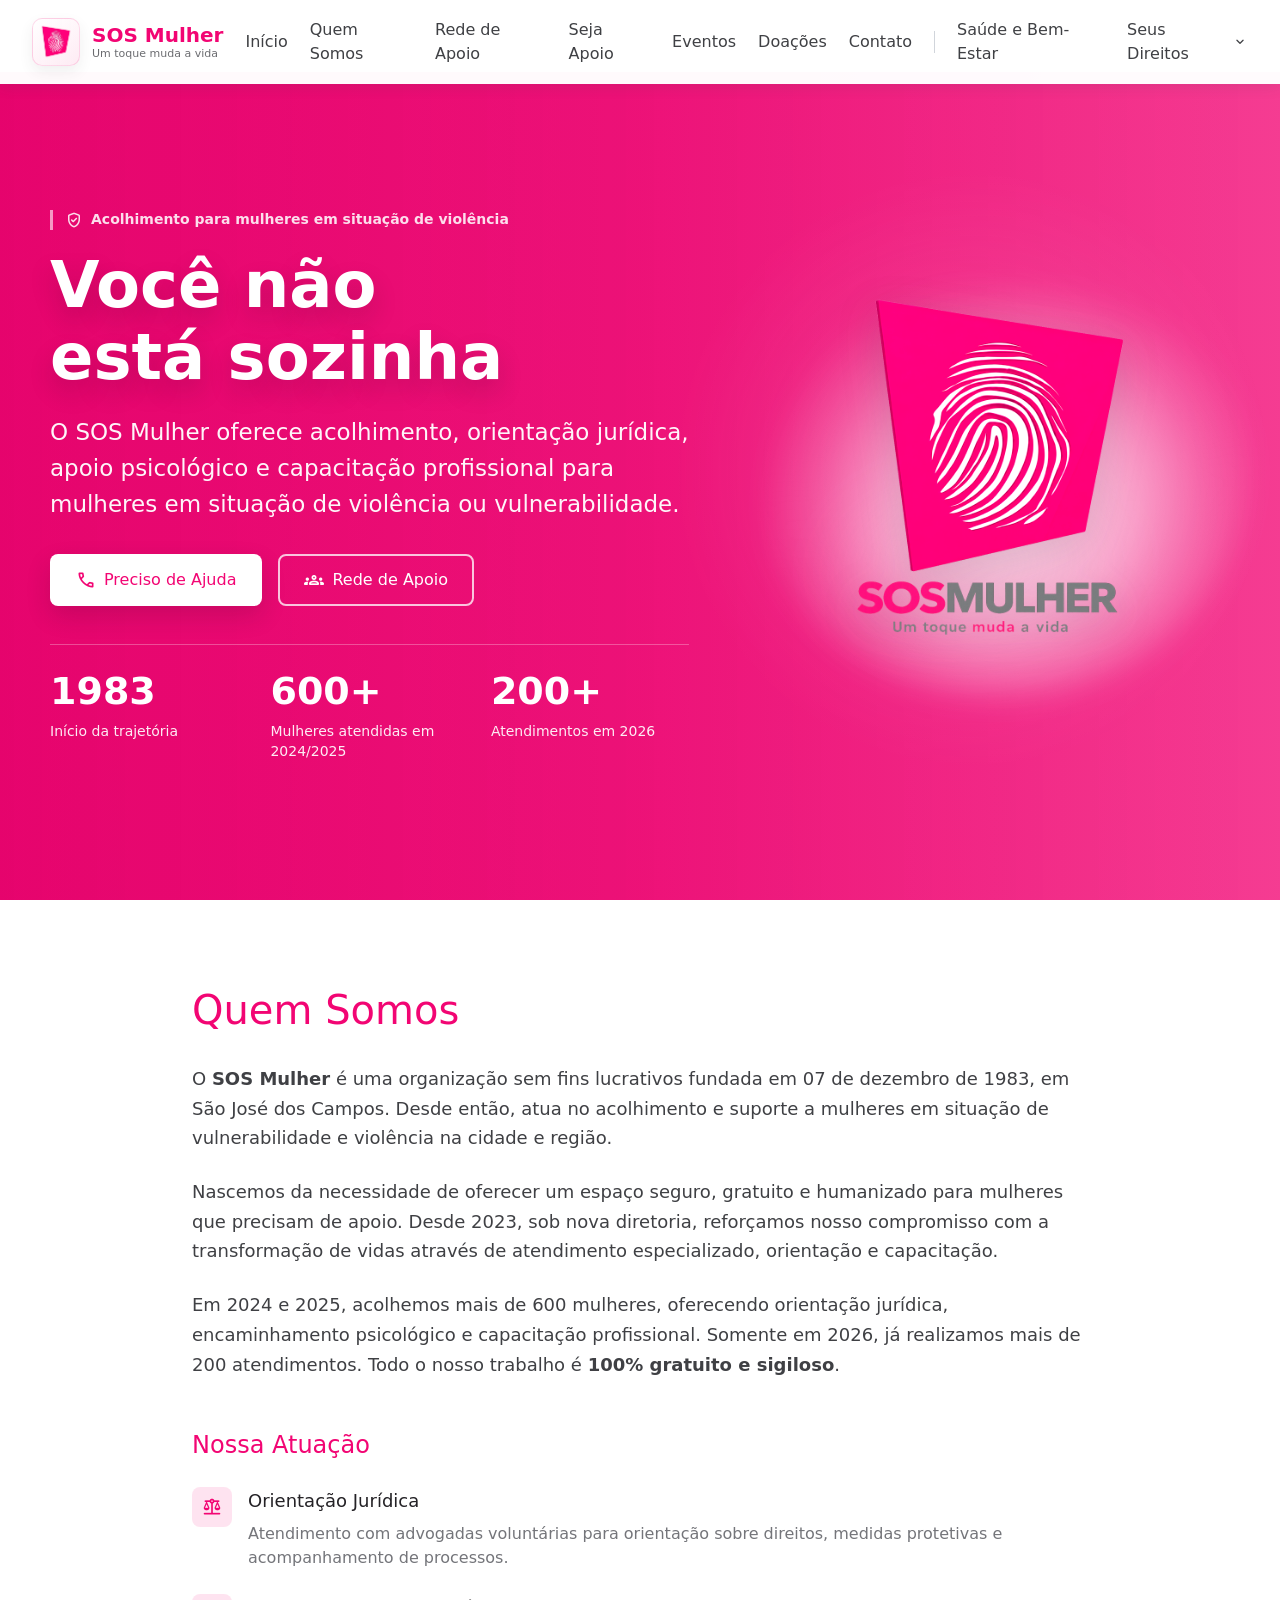
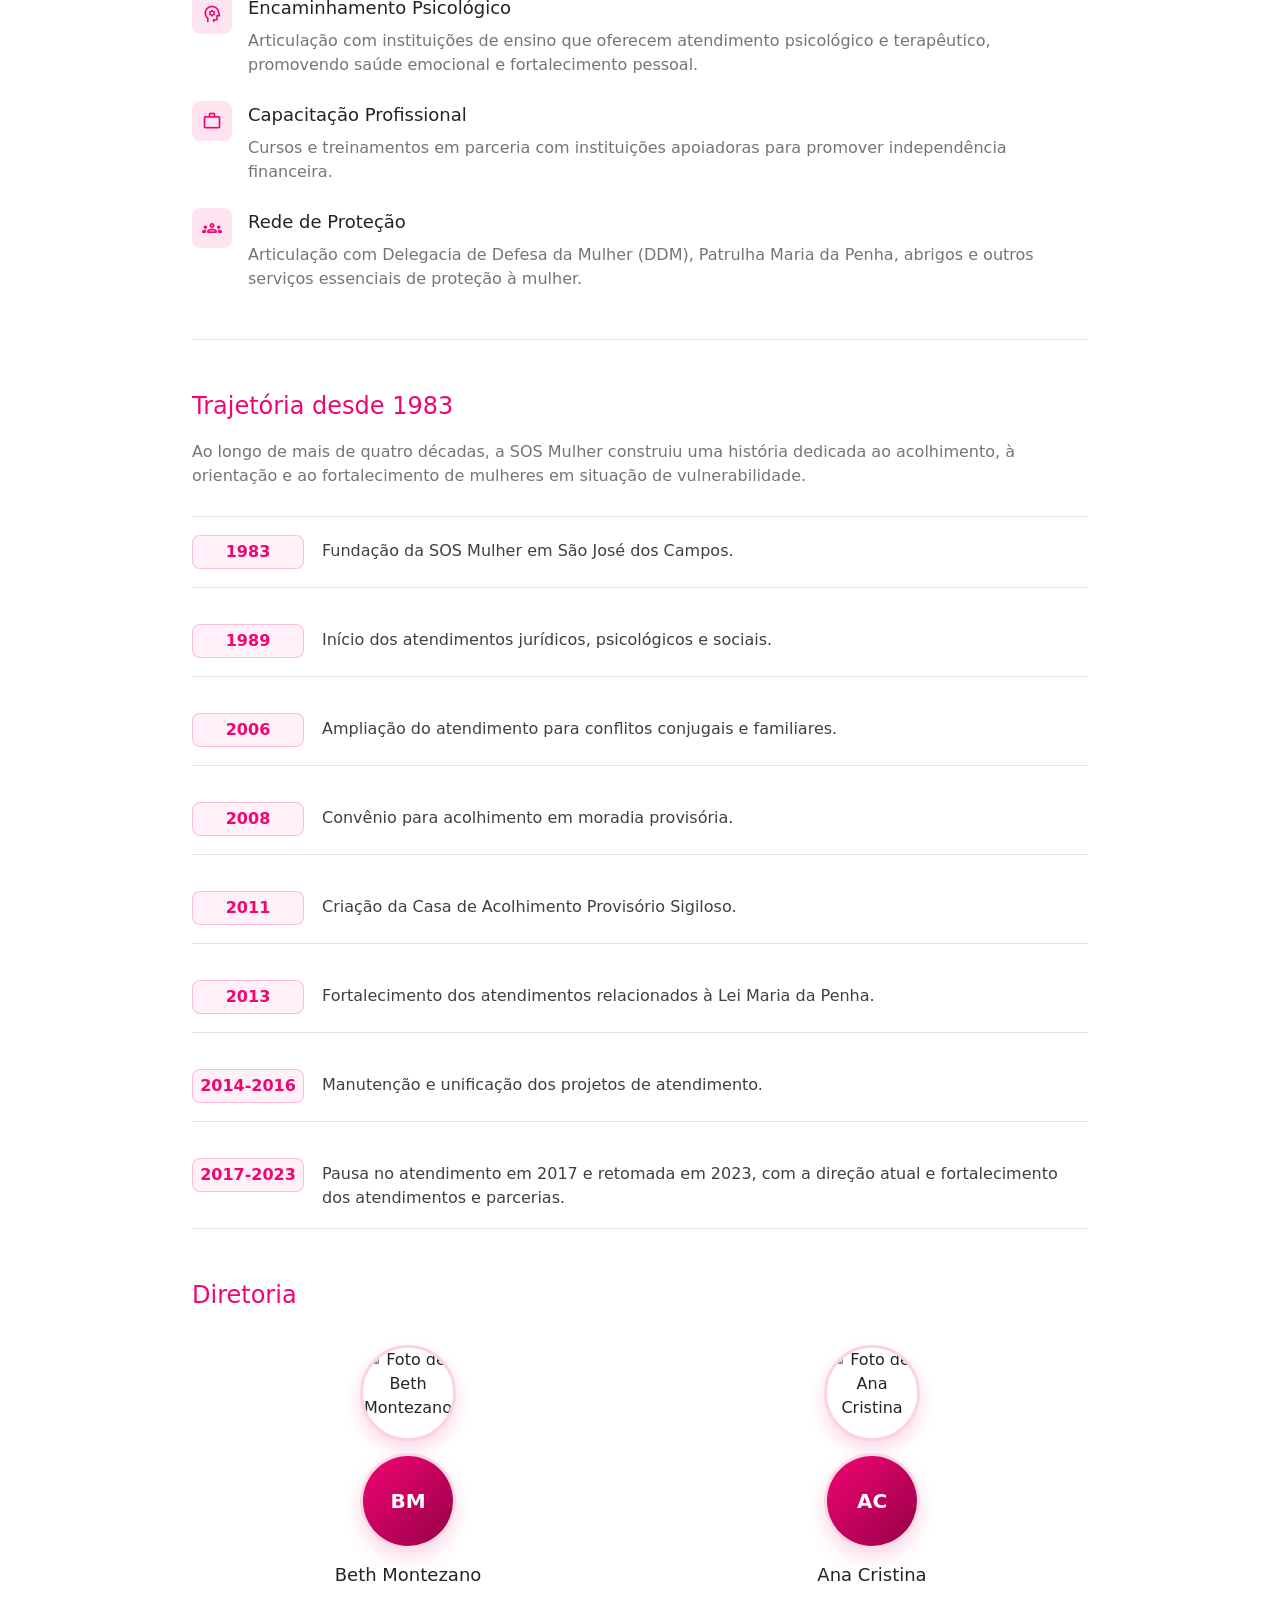
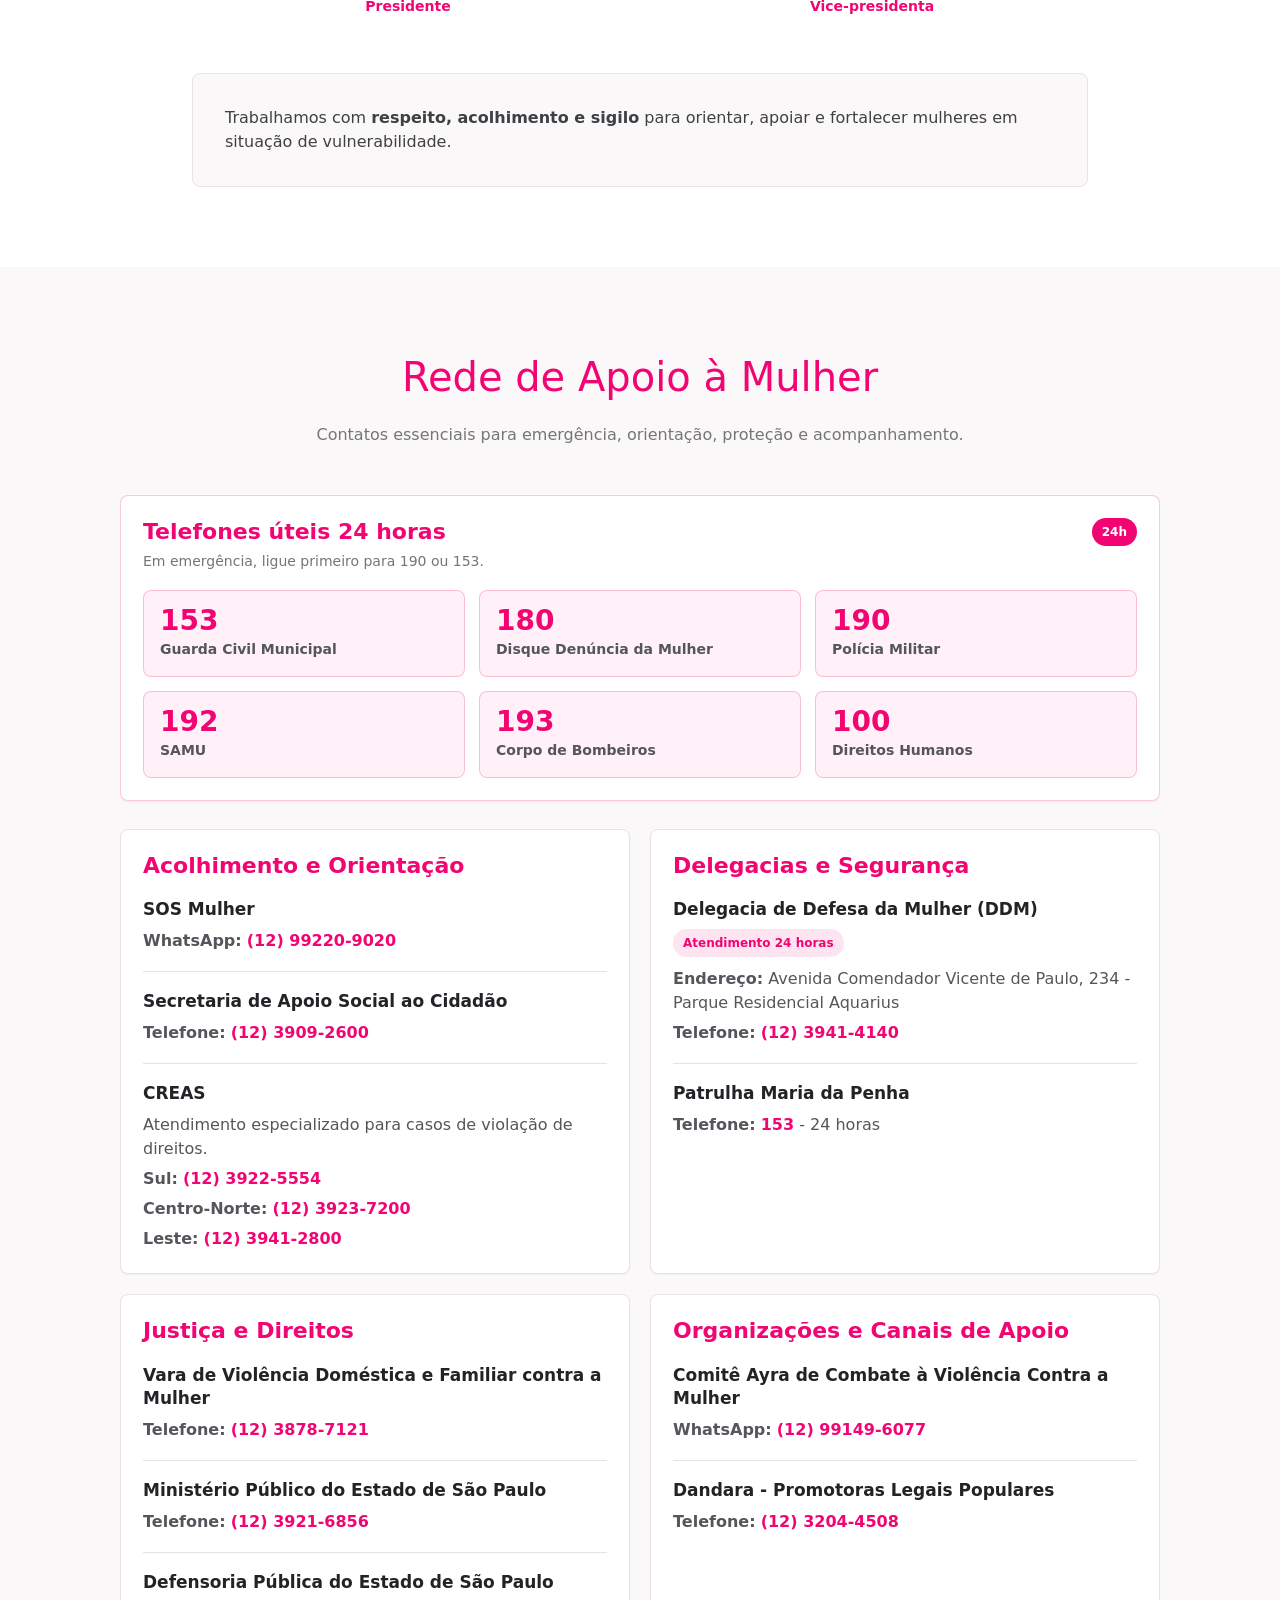
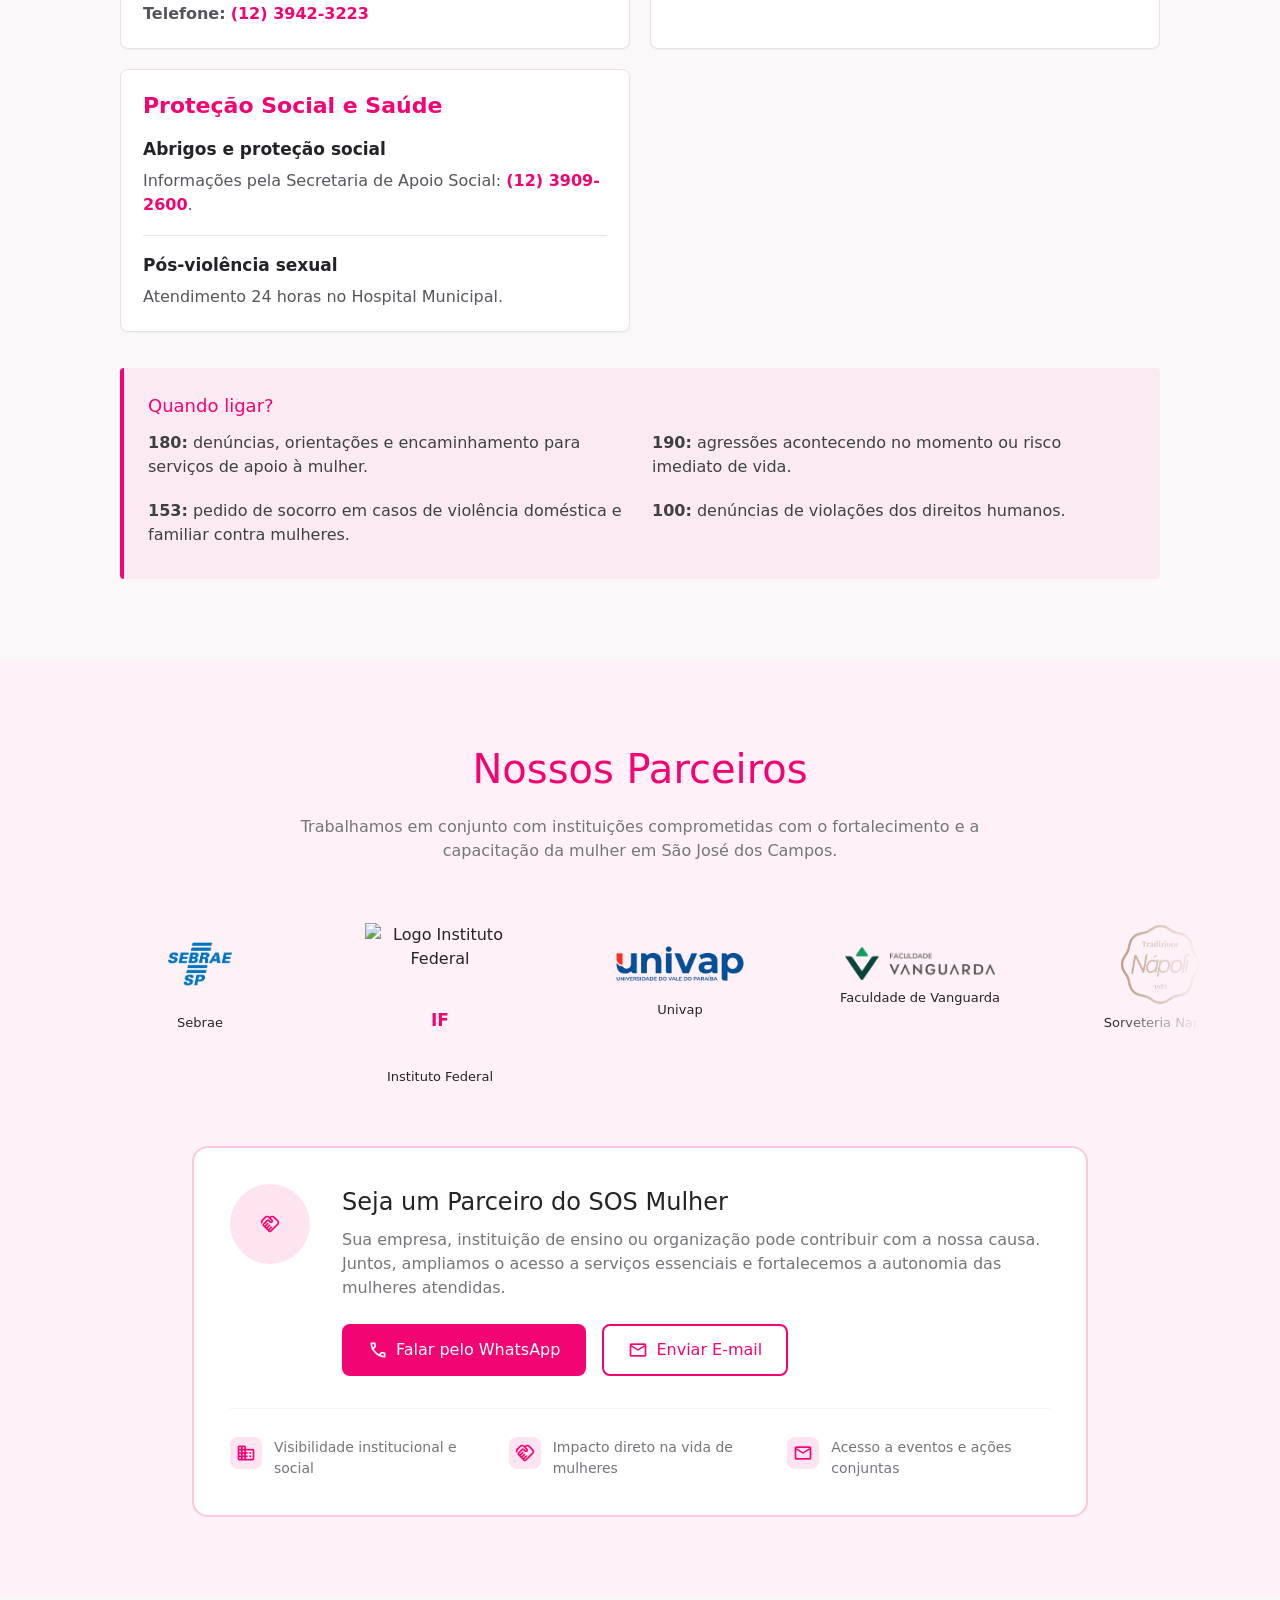
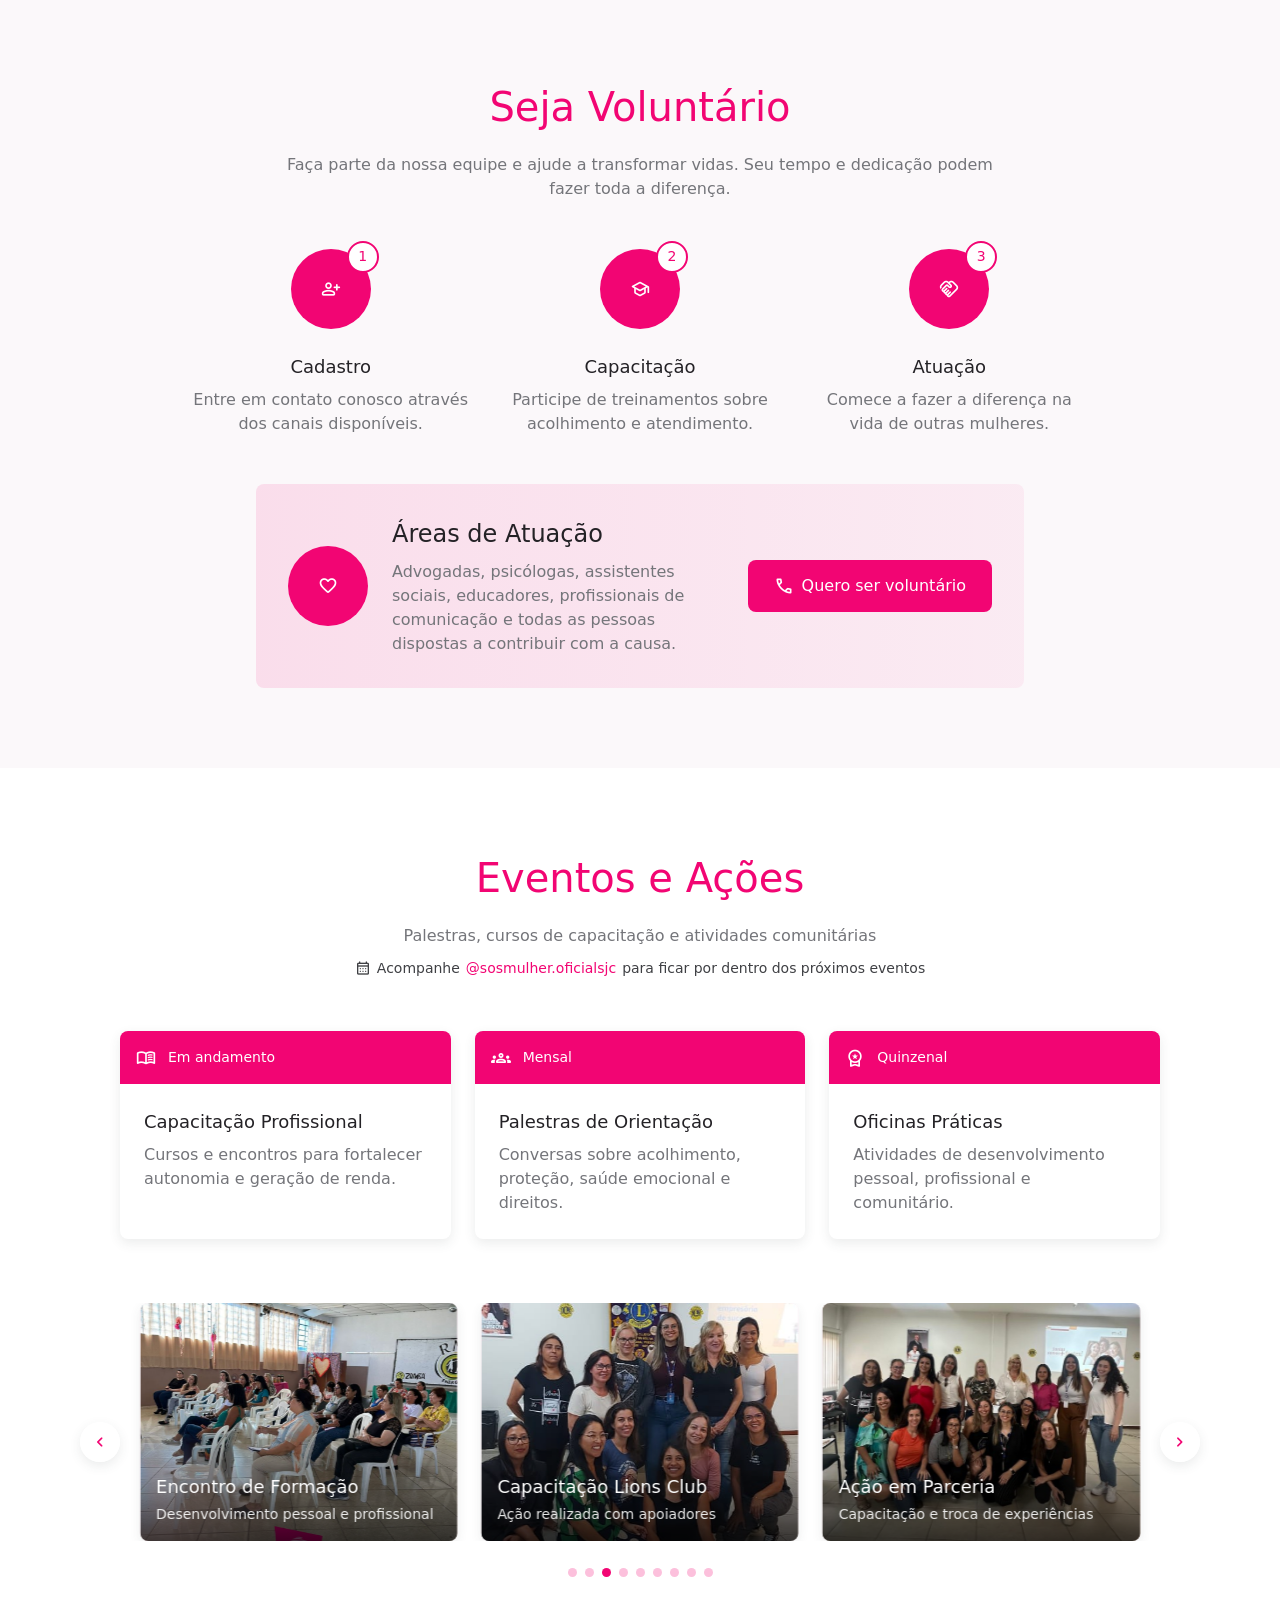
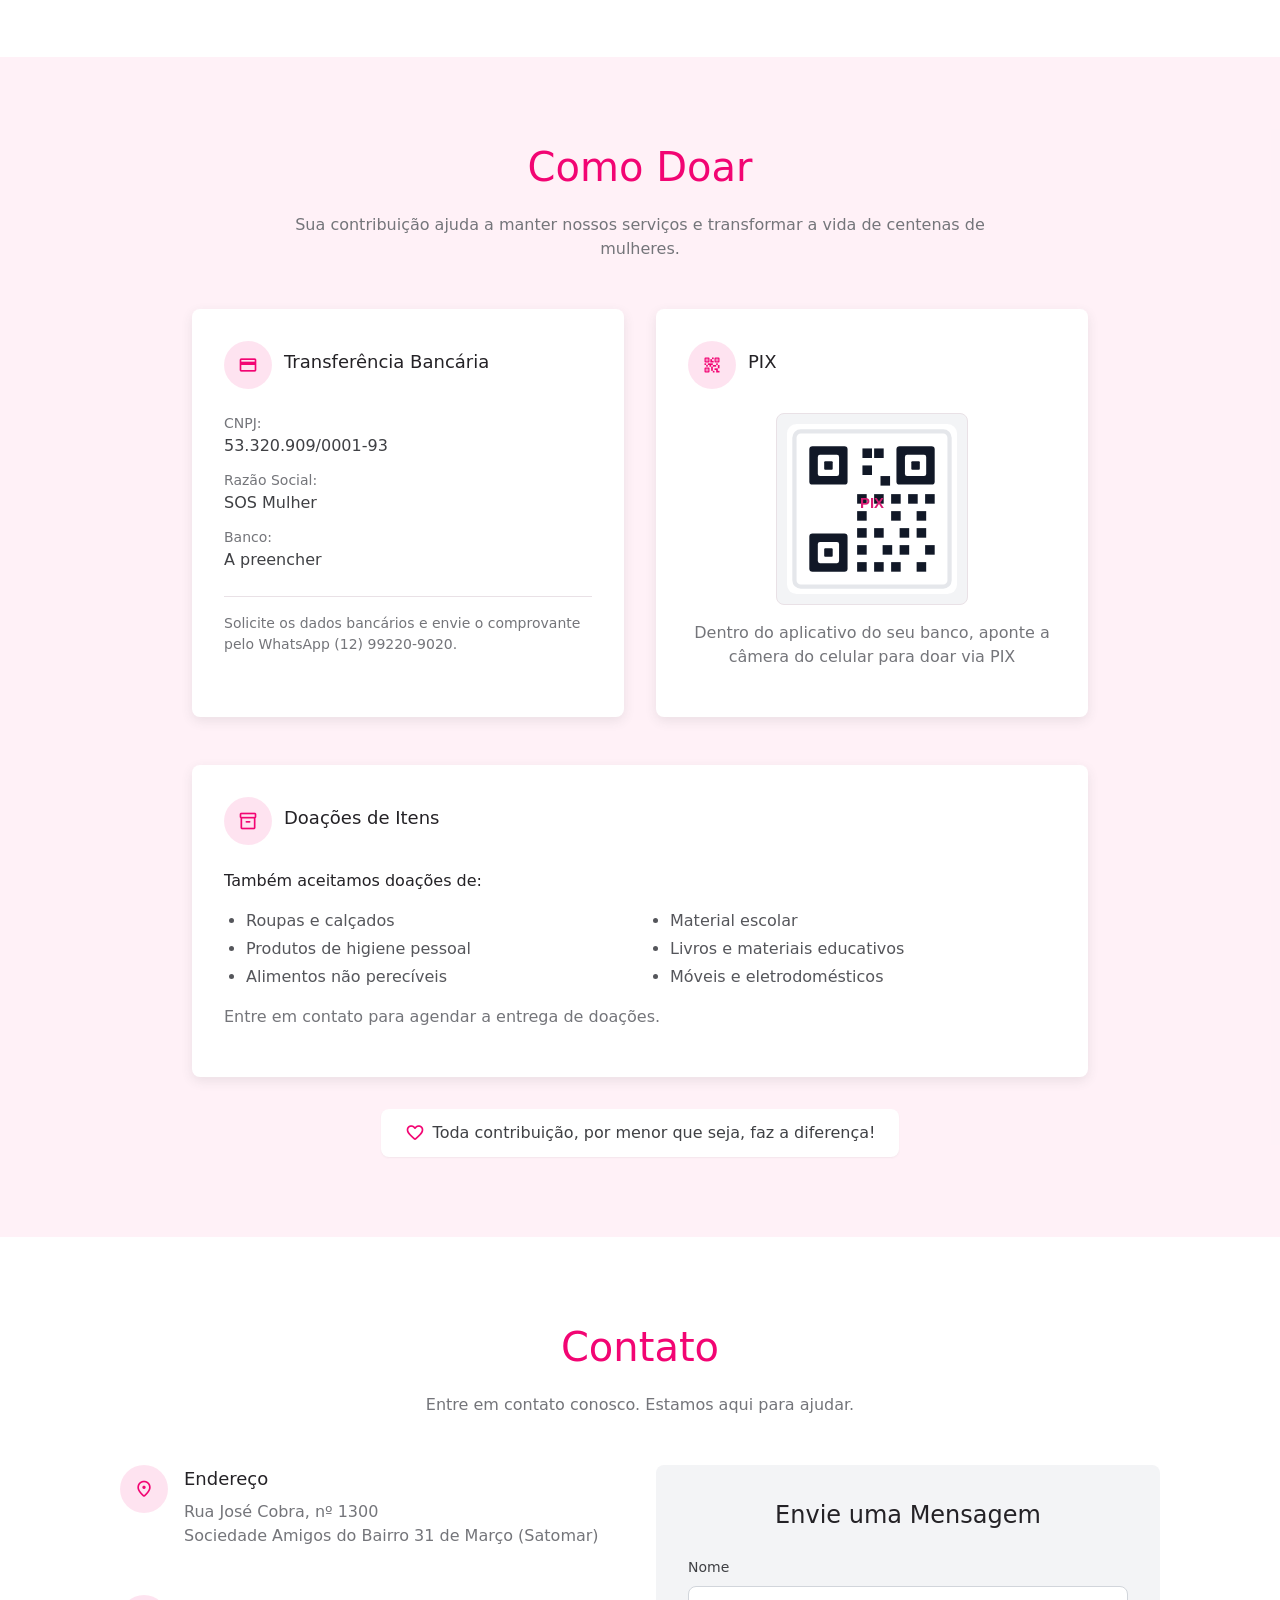
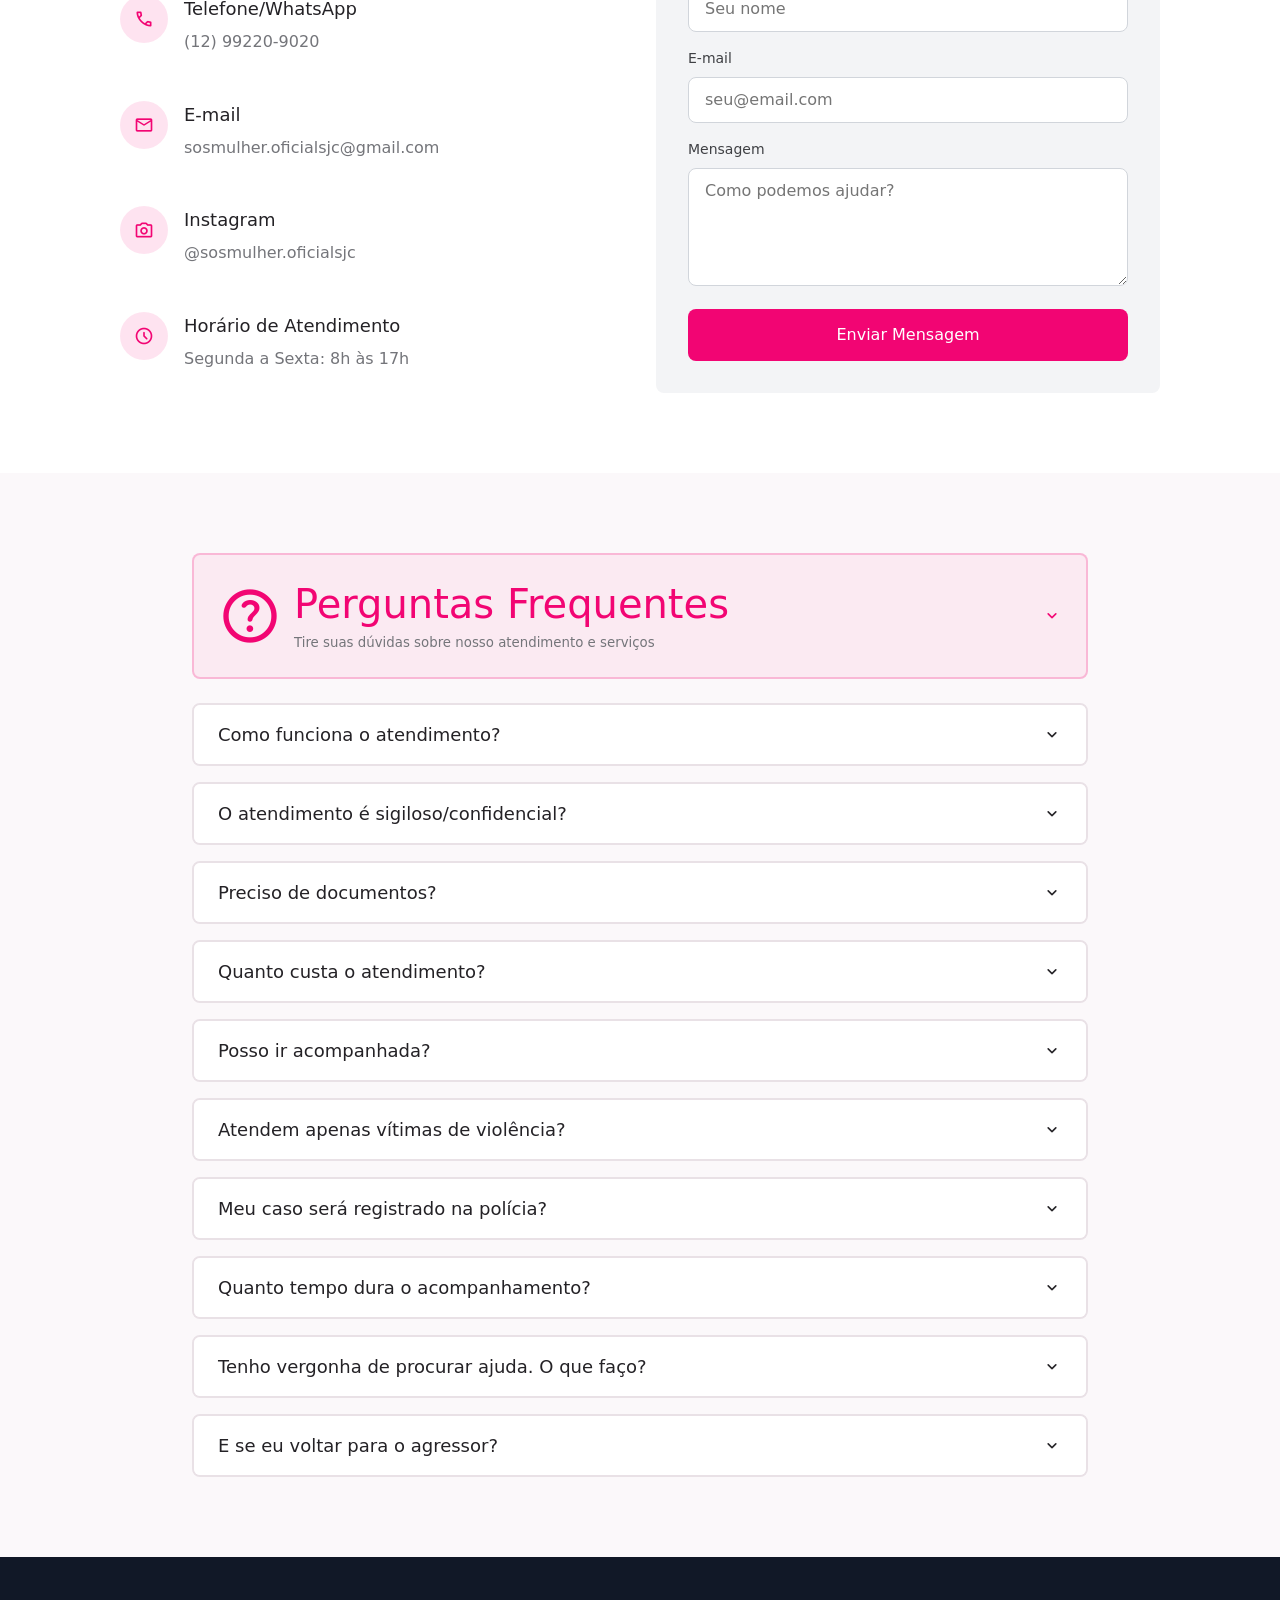
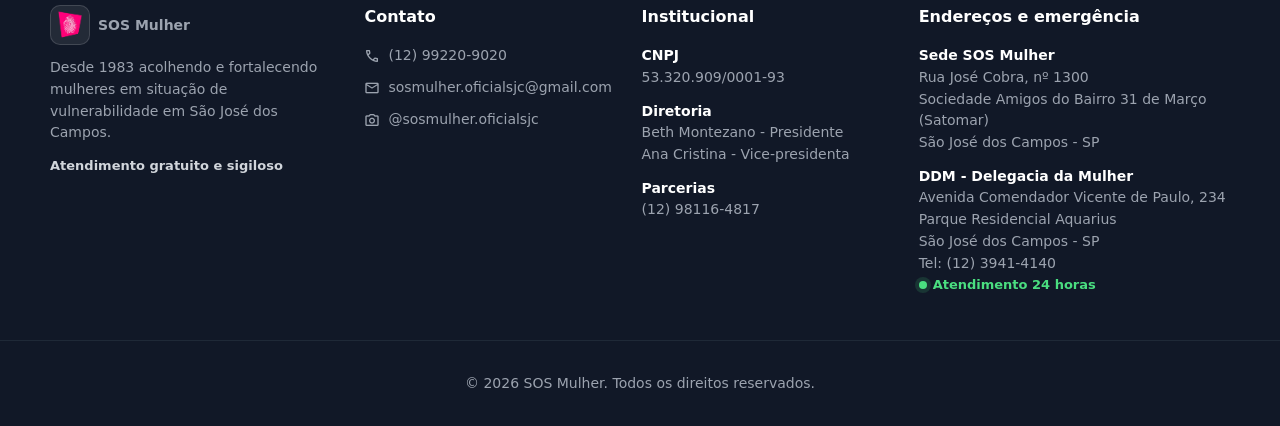
==== commit 35df7dca: "Add img" ====
--- a/SOS Mulher/index.html
+++ b/SOS Mulher/index.html
@@ -22,10 +22,13 @@
     <!-- Cabeçalho fixo: logo, uma navegação principal e botão para abrir o menu no celular. -->
     <header class="cabecalho-site">
       <div class="conteudo-limite area-navegacao">
-        <a class="marca" href="index.html" aria-label="SOS Mulher - Início">
+        <a class="marca" href="index.html" aria-label="SOS Mulher - Um toque muda a vida - Início">
           <!-- Ícone/logo do início: para trocar, substitua o arquivo em src/img/logo-sos-mulher.svg. -->
-          <img class="marca-logo" src="src/img/logo-sos-mulher.svg" alt="" aria-hidden="true" />
-          <span>SOS Mulher</span>
+          <img class="marca-logo" src="src/img/logo.png" alt="" aria-hidden="true" />
+          <span class="marca-textos">
+            <span class="marca-titulo">SOS Mulher</span>
+            <small class="marca-slogan">Um toque muda a vida</small>
+          </span>
         </a>
 
         <!-- Esta é a única navegação principal. No CSS ela fica horizontal no computador e recolhida no celular. -->
@@ -64,10 +67,14 @@
         <div class="fundo-inicial" aria-hidden="true"></div>
         <div class="conteudo-limite grade-inicial">
           <div class="texto-inicial">
+            <p class="selo-inicial">
+              <span class="icone" data-icone="escudo-confirmado"></span>
+              Acolhimento para mulheres em situação de violência
+            </p>
             <h1>Você não está sozinha</h1>
             <p>
               O SOS Mulher oferece acolhimento, orientação jurídica, apoio psicológico
-              e capacitação profissional para mulheres em situação de vulnerabilidade.
+              e capacitação profissional para mulheres em situação de violência ou vulnerabilidade.
             </p>
 
             <div class="acoes-iniciais">
@@ -75,9 +82,9 @@
                 <span class="icone" data-icone="telefone"></span>
                 Preciso de Ajuda
               </a>
-              <a class="botao botao-contorno-claro" href="#doacoes">
-                <span class="icone" data-icone="coracao"></span>
-                Quero Apoiar
+              <a class="botao botao-contorno-claro" href="#rede-apoio">
+                <span class="icone" data-icone="pessoas"></span>
+                Rede de Apoio
               </a>
             </div>
 
@@ -101,7 +108,7 @@
             <!-- Imagem do hero: para usar uma foto, salve em src/img/imagem-inicial.jpg e troque o src abaixo. -->
             <img
               class="imagem-inicial"
-              src="src/img/"
+              src="src/img/logo-principal.png"
               alt="Imagem institucional de acolhimento do SOS Mulher"
             />
           </div>
@@ -899,7 +906,7 @@
         <div class="coluna-rodape marca-coluna-rodape">
           <a class="marca marca-rodape" href="index.html">
             <!-- Ícone/logo do rodapé: usa o mesmo arquivo do cabeçalho. -->
-            <img class="marca-logo pequeno" src="src/img/logo-sos-mulher.svg" alt="" aria-hidden="true" />
+            <img class="marca-logo pequeno" src="src/img/logo.png" alt="" aria-hidden="true" />
             <span>SOS Mulher</span>
           </a>
           <p>Desde 1983 acolhendo e fortalecendo mulheres em situação de vulnerabilidade em São José dos Campos.</p>
--- a/SOS Mulher/src/styles.css
+++ b/SOS Mulher/src/styles.css
@@ -4,23 +4,26 @@
 
 /* Variáveis globais: cores, sombras, tamanhos e medidas reutilizadas no site inteiro. */
 :root {
-  --cor-principal: #d81b73;
-  --cor-principal-escura: #c01865;
-  --cor-principal-profunda: #a01557;
-  --rosa-suave: rgba(216, 27, 115, 0.05);
-  --rosa-claro: rgba(216, 27, 115, 0.1);
-  --texto: #111827;
-  --texto-medio: #4b5563;
-  --texto-suave: #6b7280;
+  --cor-principal: #f20573;
+  --cor-principal-rgb: 242, 5, 115;
+  --cor-principal-escura: #cf005f;
+  --cor-principal-profunda: #940047;
+  --cor-logo-cinza: #6b6c70;
+  --cor-logo-cinza-escuro: #3f4044;
+  --rosa-suave: rgba(var(--cor-principal-rgb), 0.055);
+  --rosa-claro: rgba(var(--cor-principal-rgb), 0.11);
+  --texto: #242226;
+  --texto-medio: #55565b;
+  --texto-suave: #74757a;
   --fundo: #ffffff;
-  --fundo-suave: #f9fafb;
-  --borda: #e5e7eb;
-  --borda-forte: rgba(216, 27, 115, 0.2);
+  --fundo-suave: #fbf8fa;
+  --borda: #e9e1e6;
+  --borda-forte: rgba(var(--cor-principal-rgb), 0.22);
   --perigo: #dc2626;
   --aviso: #ca8a04;
-  --sombra-pequena: 0 1px 2px rgba(17, 24, 39, 0.06);
-  --sombra-media: 0 4px 12px rgba(17, 24, 39, 0.1);
-  --sombra-grande: 0 16px 36px rgba(17, 24, 39, 0.15);
+  --sombra-pequena: 0 1px 2px rgba(63, 64, 68, 0.06);
+  --sombra-media: 0 4px 12px rgba(63, 64, 68, 0.1);
+  --sombra-grande: 0 16px 36px rgba(63, 64, 68, 0.15);
   --raio: 8px;
   --raio-grande: 12px;
   --largura-conteudo: 1180px;
@@ -158,11 +161,17 @@
   height: 48px;
   flex: 0 0 auto;
   object-fit: contain;
+  padding: 4px;
+  background: linear-gradient(145deg, #ffffff, rgba(var(--cor-principal-rgb), 0.08));
+  border: 1px solid rgba(var(--cor-principal-rgb), 0.14);
+  border-radius: 10px;
+  box-shadow: 0 6px 14px rgba(63, 64, 68, 0.08);
 }
 
 .marca-logo.pequeno {
   width: 40px;
   height: 40px;
+  padding: 3px;
 }
 
 /* Cabeçalho e navegação: o mesmo menu muda de formato no computador e no celular. */
@@ -194,19 +203,36 @@
   white-space: nowrap;
 }
 
+.marca-textos {
+  display: grid;
+  gap: 2px;
+  line-height: 1.05;
+}
+
+.marca-titulo {
+  color: var(--cor-principal);
+}
+
+.marca-slogan {
+  color: var(--cor-logo-cinza);
+  font-size: 11px;
+  font-weight: 500;
+  letter-spacing: 0;
+}
+
 .navegacao-principal {
   display: flex;
   align-items: center;
   justify-content: flex-end;
   gap: 22px;
   margin-left: auto;
-  color: #374151;
+  color: var(--cor-logo-cinza-escuro);
   font-size: 16px;
 }
 
 .navegacao-principal a,
 .navegacao-principal summary {
-  color: #374151;
+  color: var(--cor-logo-cinza-escuro);
   transition: color 160ms ease;
 }
 
@@ -283,32 +309,72 @@
 .fundo-inicial {
   position: absolute;
   inset: 0;
-  background: linear-gradient(90deg, var(--cor-principal), rgba(216, 27, 115, 0.95), rgba(216, 27, 115, 0.8));
+  background: linear-gradient(90deg, var(--cor-principal), rgba(var(--cor-principal-rgb), 0.94), rgba(var(--cor-principal-rgb), 0.78));
+}
+
+.fundo-inicial::before {
+  content: "";
+  position: absolute;
+  inset: 0;
+  background:
+    radial-gradient(circle at 76% 48%, rgba(255, 255, 255, 0.18), rgba(255, 255, 255, 0) 28%),
+    linear-gradient(90deg, rgba(148, 0, 71, 0.18), rgba(148, 0, 71, 0));
+  opacity: 0.72;
 }
 
 .grade-inicial {
   position: relative;
   z-index: 1;
   display: grid;
-  grid-template-columns: minmax(0, 1fr) minmax(360px, 0.8fr);
-  gap: 48px;
-  align-items: center;
-  padding: 80px 0;
+  grid-template-columns: minmax(0, 1fr) minmax(360px, 0.78fr);
+  gap: 42px;
+  align-items: center;
+  padding: 76px 0;
+}
+
+.texto-inicial {
+  min-width: 0;
+}
+
+.texto-inicial .selo-inicial {
+  display: inline-flex;
+  align-items: center;
+  gap: 8px;
+  max-width: max-content;
+  margin: 0 0 20px;
+  padding: 0 0 0 12px;
+  color: rgba(255, 255, 255, 0.9);
+  font-size: 14px;
+  font-weight: 600;
+  line-height: 1.4;
+  background: transparent;
+  border-left: 3px solid rgba(255, 255, 255, 0.62);
+  box-shadow: none;
+}
+
+.selo-inicial .icone {
+  width: 18px;
+  height: 18px;
+  font-size: 18px;
 }
 
 .texto-inicial h1 {
-  margin: 0 0 24px;
-  font-size: clamp(40px, 5vw, 60px);
-  font-weight: 500;
-  line-height: 1.5;
+  max-width: 680px;
+  margin: 0 0 22px;
+  font-size: clamp(42px, 5.2vw, 64px);
+  font-weight: 650;
+  line-height: 1.12;
   letter-spacing: 0;
+  text-shadow: 0 12px 24px rgba(42, 8, 29, 0.18);
+  text-wrap: balance;
 }
 
 .texto-inicial p {
-  max-width: 700px;
+  max-width: 640px;
   margin: 0 0 32px;
-  font-size: clamp(20px, 2.4vw, 24px);
-  line-height: 1.5;
+  font-size: clamp(19px, 2.1vw, 23px);
+  line-height: 1.55;
+  opacity: 0.96;
 }
 
 .acoes-iniciais,
@@ -320,12 +386,12 @@
 }
 
 .acoes-iniciais {
-  margin-bottom: 48px;
+  margin-bottom: 38px;
 }
 
 .botao {
   display: inline-flex;
-  min-height: 48px;
+  min-height: 50px;
   align-items: center;
   justify-content: center;
   gap: 8px;
@@ -350,7 +416,7 @@
 .botao-claro {
   color: var(--cor-principal);
   background: #ffffff;
-  box-shadow: var(--sombra-media);
+  box-shadow: 0 10px 24px rgba(42, 8, 29, 0.16);
 }
 
 .botao-claro:hover {
@@ -372,7 +438,7 @@
 .botao-contorno-claro {
   color: #ffffff;
   background: transparent;
-  border-color: #ffffff;
+  border-color: rgba(255, 255, 255, 0.76);
 }
 
 .botao-contorno-claro:hover {
@@ -387,62 +453,100 @@
 .grade-estatisticas {
   display: grid;
   grid-template-columns: repeat(3, minmax(0, 1fr));
-  gap: 24px;
+  width: min(100%, 640px);
+  gap: 22px;
+  padding-top: 24px;
+  background: transparent;
+  border-top: 1px solid rgba(255, 255, 255, 0.28);
+  border-radius: 0;
+  box-shadow: none;
+  backdrop-filter: none;
+}
+
+.grade-estatisticas div {
+  padding: 0;
+}
+
+.grade-estatisticas div + div {
+  border-left: 0;
 }
 
 .grade-estatisticas strong {
   display: block;
-  margin-bottom: 8px;
-  font-size: clamp(32px, 3.4vw, 40px);
-  font-weight: 500;
+  margin-bottom: 6px;
+  font-size: clamp(30px, 3.2vw, 38px);
+  font-weight: 650;
   line-height: 1.2;
 }
 
 .grade-estatisticas span {
   display: block;
-  opacity: 0.9;
+  font-size: 14px;
+  line-height: 1.45;
+  opacity: 0.92;
 }
 
 .midia-inicial {
   position: relative;
   display: flex;
+  align-items: center;
   justify-content: center;
+  min-height: clamp(420px, 44vw, 620px);
+  padding-left: 0;
+  isolation: isolate;
+  pointer-events: none;
 }
 
 .midia-inicial::before,
 .midia-inicial::after {
   content: "";
   position: absolute;
+  pointer-events: none;
+}
+
+.midia-inicial::before {
+  width: clamp(460px, 38vw, 660px);
+  height: clamp(360px, 32vw, 520px);
+  top: 51%;
+  left: 49%;
+  border-radius: 44% 56% 50% 50% / 52% 44% 56% 48%;
+  background:
+    radial-gradient(ellipse at 50% 54%, rgba(255, 255, 255, 0.9), rgba(255, 255, 255, 0.64) 34%, rgba(255, 255, 255, 0.22) 58%, rgba(255, 255, 255, 0) 76%);
+  filter: blur(14px);
+  opacity: 0.84;
+  transform: translate(-43%, -50%) rotate(-6deg);
+}
+
+.midia-inicial::after {
+  width: clamp(320px, 28vw, 460px);
+  height: clamp(180px, 18vw, 280px);
+  top: 64%;
+  left: 49%;
   border-radius: 999px;
-  background: rgba(255, 255, 255, 0.2);
-  filter: blur(28px);
-}
-
-.midia-inicial::before {
-  width: 96px;
-  height: 96px;
-  top: -16px;
-  left: 4px;
-}
-
-.midia-inicial::after {
-  width: 128px;
-  height: 128px;
-  right: 0;
-  bottom: -16px;
+  background: radial-gradient(ellipse, rgba(255, 255, 255, 0.34), rgba(255, 255, 255, 0) 70%);
+  filter: blur(24px);
+  opacity: 0.58;
+  transform: translate(-50%, -50%) rotate(-4deg);
 }
 
 .imagem-inicial {
   position: relative;
   z-index: 1;
-  width: min(100%, 448px);
-  aspect-ratio: 1;
-  object-fit: cover;
-  background: rgba(255, 255, 255, 0.1);
-  border: 2px solid rgba(255, 255, 255, 0.2);
-  border-radius: 16px;
-  box-shadow: var(--sombra-grande);
-  backdrop-filter: blur(8px);
+  width: clamp(660px, 47vw, 880px);
+  max-width: none;
+  max-height: 720px;
+  object-position: center;
+  object-fit: contain;
+  transform: translateX(18px);
+  background: transparent;
+  border: 0;
+  border-radius: 0;
+  box-shadow: none;
+  backdrop-filter: none;
+  filter:
+    saturate(1.04)
+    contrast(1.08)
+    drop-shadow(0 12px 20px rgba(63, 64, 68, 0.16));
 }
 
 /* Estrutura das seções: espaçamentos, títulos e blocos de texto. */
@@ -487,7 +591,7 @@
   justify-content: center;
   gap: 6px;
   margin-top: 10px;
-  color: #374151;
+  color: var(--cor-logo-cinza-escuro);
   font-size: 14px;
 }
 
@@ -497,7 +601,7 @@
 }
 
 .texto-destaque p {
-  color: #374151;
+  color: var(--cor-logo-cinza-escuro);
   font-size: 18px;
   line-height: 1.65;
 }
@@ -616,8 +720,8 @@
 
 .foto-diretoria {
   object-fit: cover;
-  border: 3px solid rgba(216, 27, 115, 0.18);
-  box-shadow: 0 8px 18px rgba(216, 27, 115, 0.16);
+  border: 3px solid rgba(var(--cor-principal-rgb), 0.18);
+  box-shadow: 0 8px 18px rgba(var(--cor-principal-rgb), 0.16);
 }
 
 .iniciais-diretoria {
@@ -627,7 +731,7 @@
   color: #ffffff;
   background: linear-gradient(135deg, var(--cor-principal), var(--cor-principal-profunda));
   border: 3px solid rgba(255, 255, 255, 0.85);
-  box-shadow: 0 8px 18px rgba(216, 27, 115, 0.16);
+  box-shadow: 0 8px 18px rgba(var(--cor-principal-rgb), 0.16);
   font-size: 20px;
   font-weight: 600;
 }
@@ -682,13 +786,13 @@
 
 .item-trajetoria p {
   margin: 4px 0 0;
-  color: #374151;
+  color: var(--cor-logo-cinza-escuro);
 }
 
 .painel-suave {
   margin-top: 48px;
   padding: 32px;
-  color: #374151;
+  color: var(--cor-logo-cinza-escuro);
   background: var(--fundo-suave);
   border: 1px solid var(--borda);
   border-radius: var(--raio);
@@ -889,7 +993,7 @@
   max-width: 896px;
   margin: 0 auto;
   padding: 24px;
-  color: #374151;
+  color: var(--cor-logo-cinza-escuro);
   background: var(--rosa-suave);
   border-left: 4px solid var(--cor-principal);
   border-radius: 4px;
@@ -1283,7 +1387,7 @@
   width: 9px;
   height: 9px;
   padding: 0;
-  background: rgba(216, 27, 115, 0.25);
+  background: rgba(var(--cor-principal-rgb), 0.25);
   border: 0;
   border-radius: 999px;
 }
@@ -1322,7 +1426,7 @@
 
 .lista-dados {
   margin: 0;
-  color: #374151;
+  color: var(--cor-logo-cinza-escuro);
 }
 
 .lista-dados div + div {
@@ -1381,7 +1485,7 @@
   justify-content: center;
   gap: 8px;
   padding: 12px 24px;
-  color: #374151;
+  color: var(--cor-logo-cinza-escuro);
   text-align: center;
   background: #ffffff;
   border-radius: var(--raio);
@@ -1437,7 +1541,7 @@
 .formulario-mensagem label {
   display: block;
   margin-bottom: 8px;
-  color: #374151;
+  color: var(--cor-logo-cinza-escuro);
   font-size: 14px;
   font-weight: 500;
 }
@@ -1457,7 +1561,7 @@
 .formulario-mensagem input:focus,
 .formulario-mensagem textarea:focus {
   border-color: var(--cor-principal);
-  box-shadow: 0 0 0 3px rgba(216, 27, 115, 0.16);
+  box-shadow: 0 0 0 3px rgba(var(--cor-principal-rgb), 0.16);
 }
 
 .formulario-mensagem textarea {
@@ -1483,7 +1587,7 @@
 
 .botao-secao-perguntas:hover {
   background: var(--rosa-claro);
-  border-color: rgba(216, 27, 115, 0.4);
+  border-color: rgba(var(--cor-principal-rgb), 0.4);
 }
 
 .titulo-perguntas {
@@ -1521,7 +1625,7 @@
 }
 
 .item-pergunta:hover {
-  border-color: rgba(216, 27, 115, 0.5);
+  border-color: rgba(var(--cor-principal-rgb), 0.5);
 }
 
 .item-pergunta > button {
@@ -1556,7 +1660,7 @@
 
 .item-pergunta p {
   margin: 0;
-  color: #374151;
+  color: var(--cor-logo-cinza-escuro);
   line-height: 1.65;
 }
 
@@ -1662,7 +1766,7 @@
 
 .subnavegacao a {
   flex: 0 0 auto;
-  color: #374151;
+  color: var(--cor-logo-cinza-escuro);
   font-weight: 500;
 }
 
@@ -1710,7 +1814,7 @@
 
 .painel-artigo p {
   margin: 0;
-  color: #374151;
+  color: var(--cor-logo-cinza-escuro);
   font-size: 18px;
   line-height: 1.7;
 }
@@ -1735,7 +1839,7 @@
 }
 
 .cartao-violencia:hover {
-  border-color: rgba(216, 27, 115, 0.3);
+  border-color: rgba(var(--cor-principal-rgb), 0.3);
 }
 
 .cartao-violencia header {
@@ -1756,7 +1860,7 @@
 
 .cartao-violencia > p {
   margin: 0 0 24px;
-  color: #374151;
+  color: var(--cor-logo-cinza-escuro);
   font-size: 18px;
   line-height: 1.7;
 }
@@ -1787,7 +1891,7 @@
 .item-ponto {
   position: relative;
   padding-left: 18px;
-  color: #374151;
+  color: var(--cor-logo-cinza-escuro);
   line-height: 1.6;
 }
 
@@ -1835,7 +1939,7 @@
   display: flex;
   align-items: flex-start;
   gap: 12px;
-  color: #374151;
+  color: var(--cor-logo-cinza-escuro);
 }
 
 .item-checagem .icone {
@@ -1869,7 +1973,7 @@
 .cartao-medida p,
 .cartao-passo-largo p {
   margin: 0;
-  color: #374151;
+  color: var(--cor-logo-cinza-escuro);
   line-height: 1.65;
 }
 
@@ -2029,7 +2133,7 @@
 
 .cartao-pratico-saude p {
   margin: 0 0 10px;
-  color: #374151;
+  color: var(--cor-logo-cinza-escuro);
   font-size: 14px;
 }
 
@@ -2111,7 +2215,7 @@
 
 .cartao-dica p {
   margin: 0;
-  color: #374151;
+  color: var(--cor-logo-cinza-escuro);
   font-size: 14px;
 }
 
@@ -2160,6 +2264,12 @@
 .marca-rodape {
   color: #ffffff;
   margin-bottom: 16px;
+}
+
+.marca-rodape .marca-logo {
+  background: rgba(255, 255, 255, 0.08);
+  border-color: rgba(255, 255, 255, 0.14);
+  box-shadow: none;
 }
 
 .rodape-site h4 {
@@ -2291,7 +2401,7 @@
   .navegacao-principal summary {
     margin: 0;
     padding: 10px 0;
-    color: #374151;
+    color: var(--cor-logo-cinza-escuro);
   }
 
   .navegacao-principal .separador-navegacao {
@@ -2328,6 +2438,13 @@
 
   .grade-inicial {
     grid-template-columns: 1fr;
+  }
+
+  .texto-inicial,
+  .texto-inicial p,
+  .acoes-iniciais,
+  .grade-estatisticas {
+    max-width: 100%;
   }
 
   .midia-inicial {
@@ -2382,6 +2499,10 @@
     font-size: 18px;
   }
 
+  .marca-slogan {
+    font-size: 10px;
+  }
+
   .marca-logo {
     width: 44px;
     height: 44px;
@@ -2391,9 +2512,15 @@
     padding: 56px 0;
   }
 
+  .texto-inicial .selo-inicial {
+    margin-bottom: 16px;
+    font-size: 13px;
+  }
+
   .texto-inicial h1 {
-    font-size: 40px;
-    line-height: 1.25;
+    max-width: 330px;
+    font-size: 38px;
+    line-height: 1.12;
   }
 
   .texto-inicial p {
@@ -2408,6 +2535,26 @@
 
   .grade-estatisticas {
     grid-template-columns: repeat(2, minmax(0, 1fr));
+    gap: 0;
+    padding-top: 20px;
+    background: transparent;
+    border: 0;
+    border-top: 1px solid rgba(255, 255, 255, 0.28);
+    box-shadow: none;
+    backdrop-filter: none;
+  }
+
+  .grade-estatisticas div,
+  .grade-estatisticas div:first-child,
+  .grade-estatisticas div:last-child {
+    padding: 14px 0;
+    background: transparent;
+    border: 0;
+    border-radius: 0;
+  }
+
+  .grade-estatisticas div + div {
+    border-left: 0;
   }
 
   .grade-estatisticas div:last-child {
@@ -2498,6 +2645,27 @@
   }
 }
 
+@media (max-width: 600px) {
+  .texto-inicial,
+  .texto-inicial p,
+  .acoes-iniciais,
+  .grade-estatisticas {
+    width: min(100%, 362px);
+  }
+
+  .grade-estatisticas {
+    grid-template-columns: 1fr;
+  }
+
+  .grade-estatisticas div + div {
+    border-top: 1px solid rgba(255, 255, 255, 0.2);
+  }
+
+  .grade-estatisticas div:last-child {
+    grid-column: auto;
+  }
+}
+
 @media (max-width: 479px) {
   .grade-estatisticas {
     grid-template-columns: 1fr;
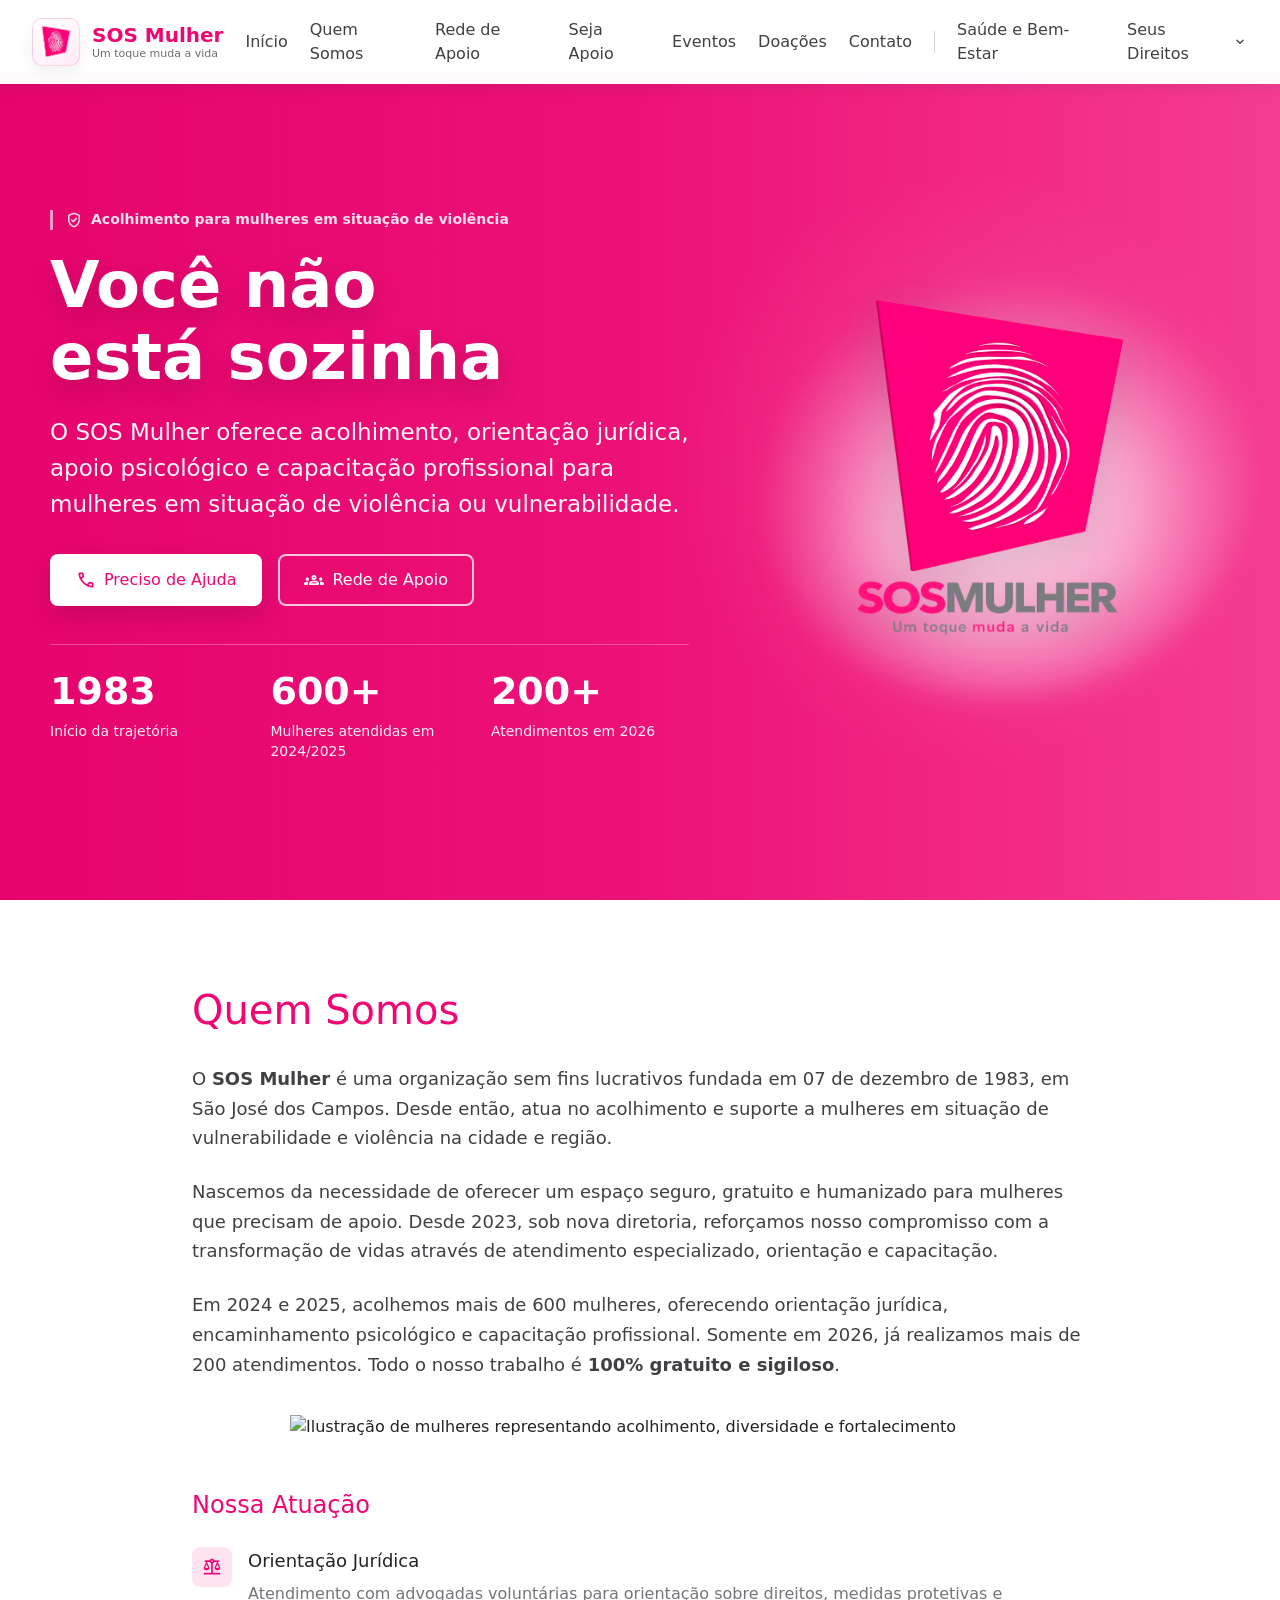
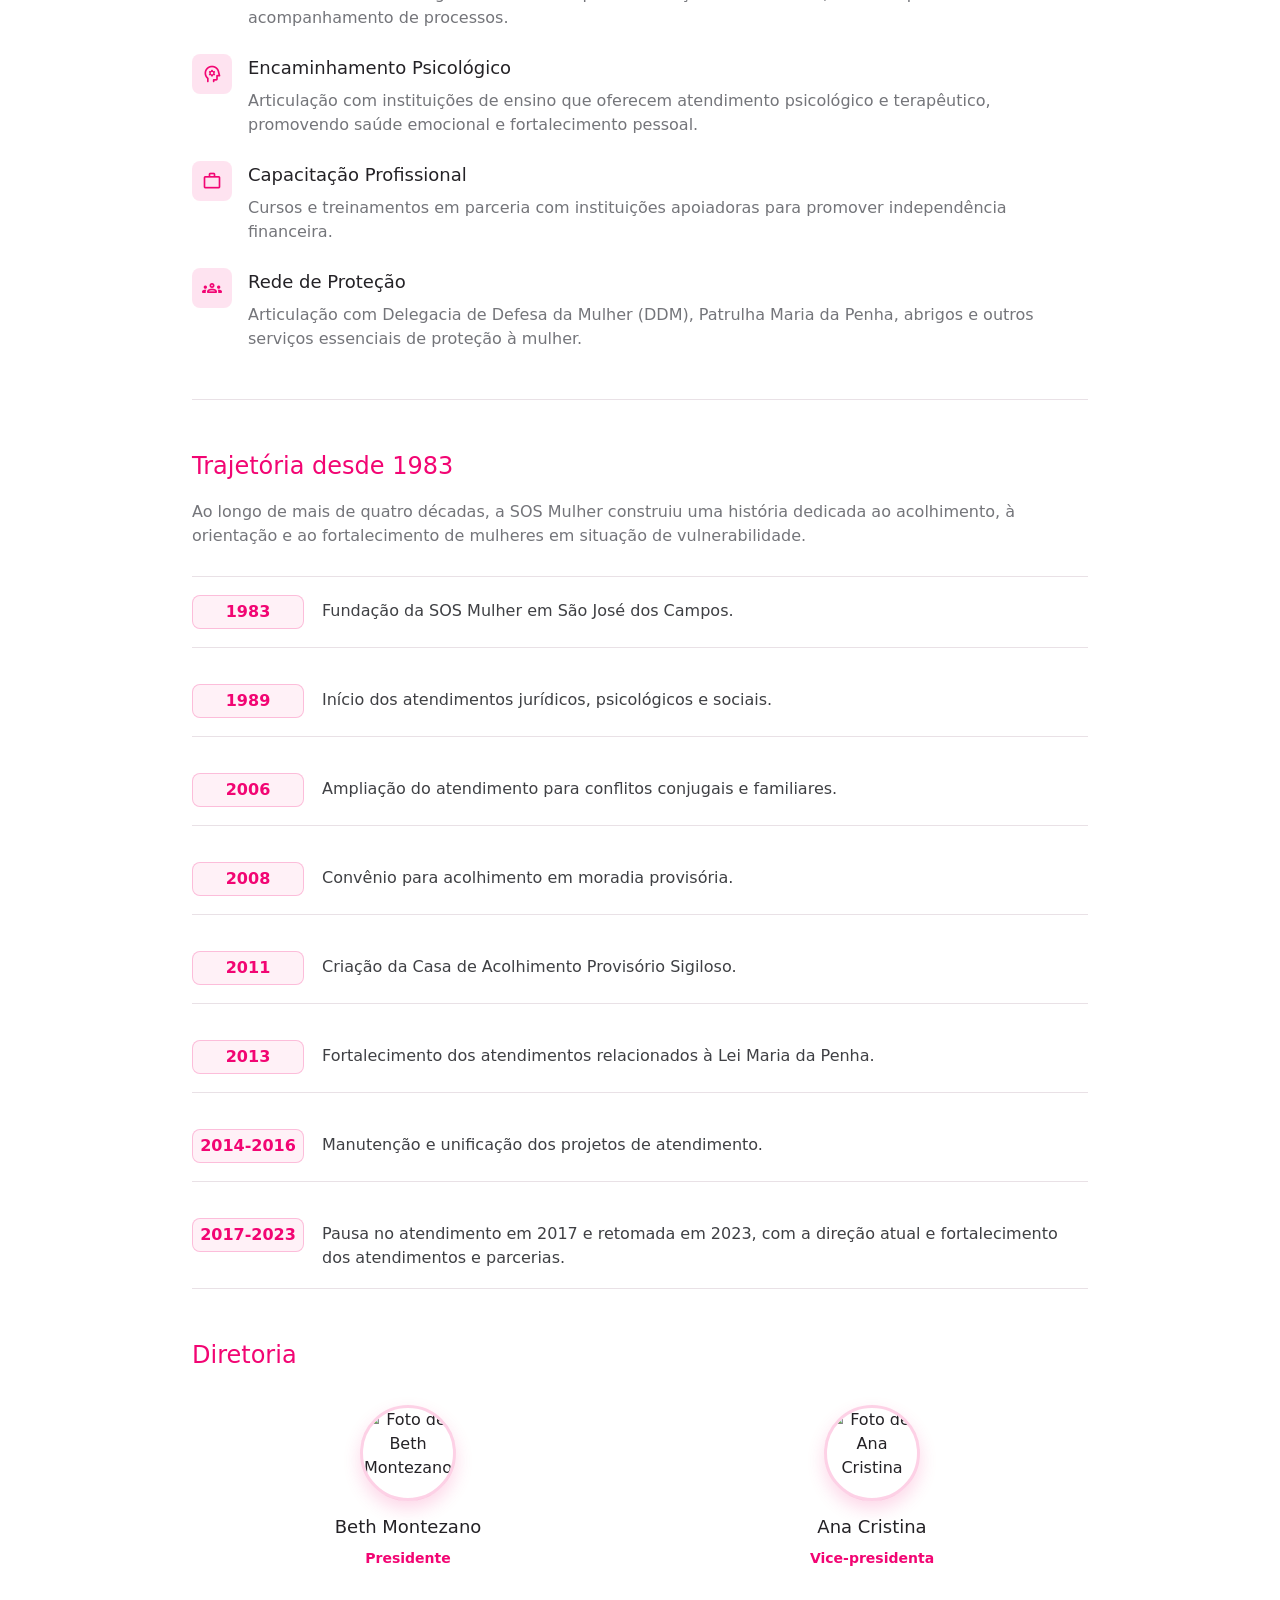
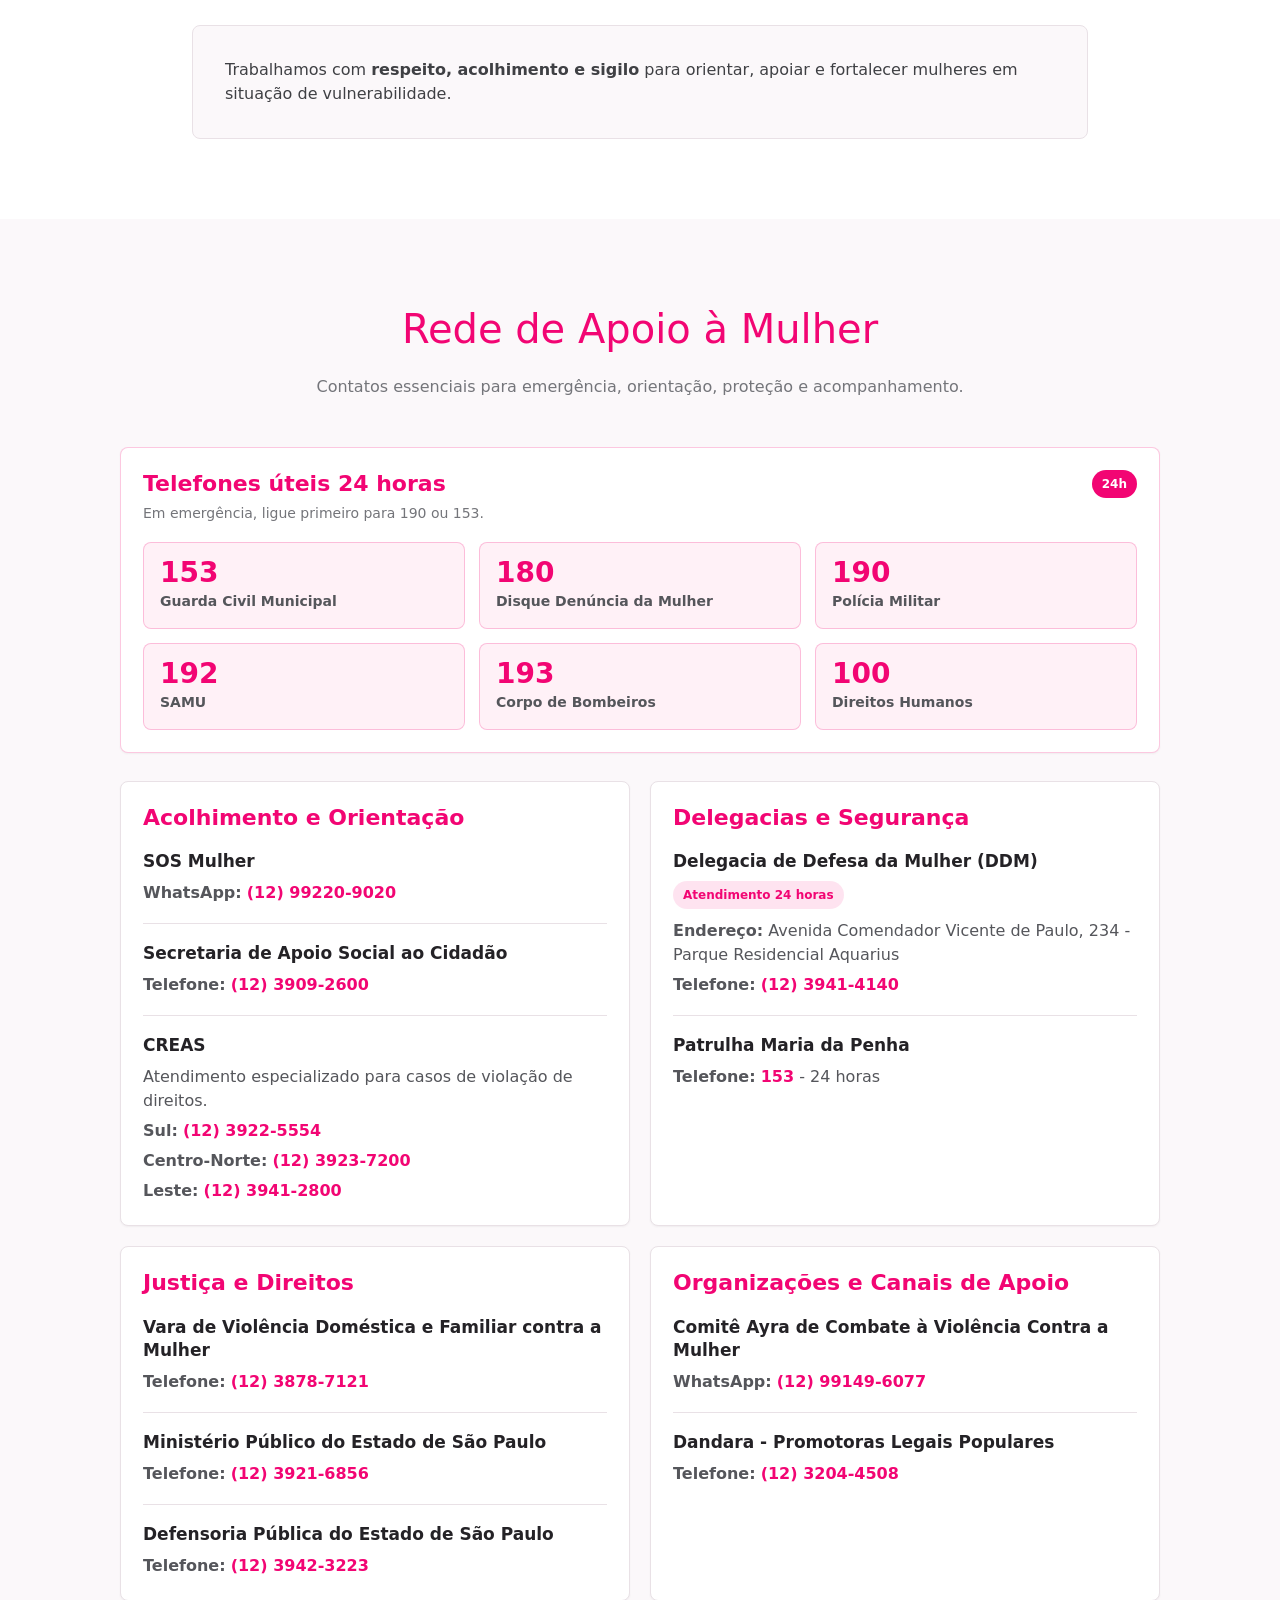
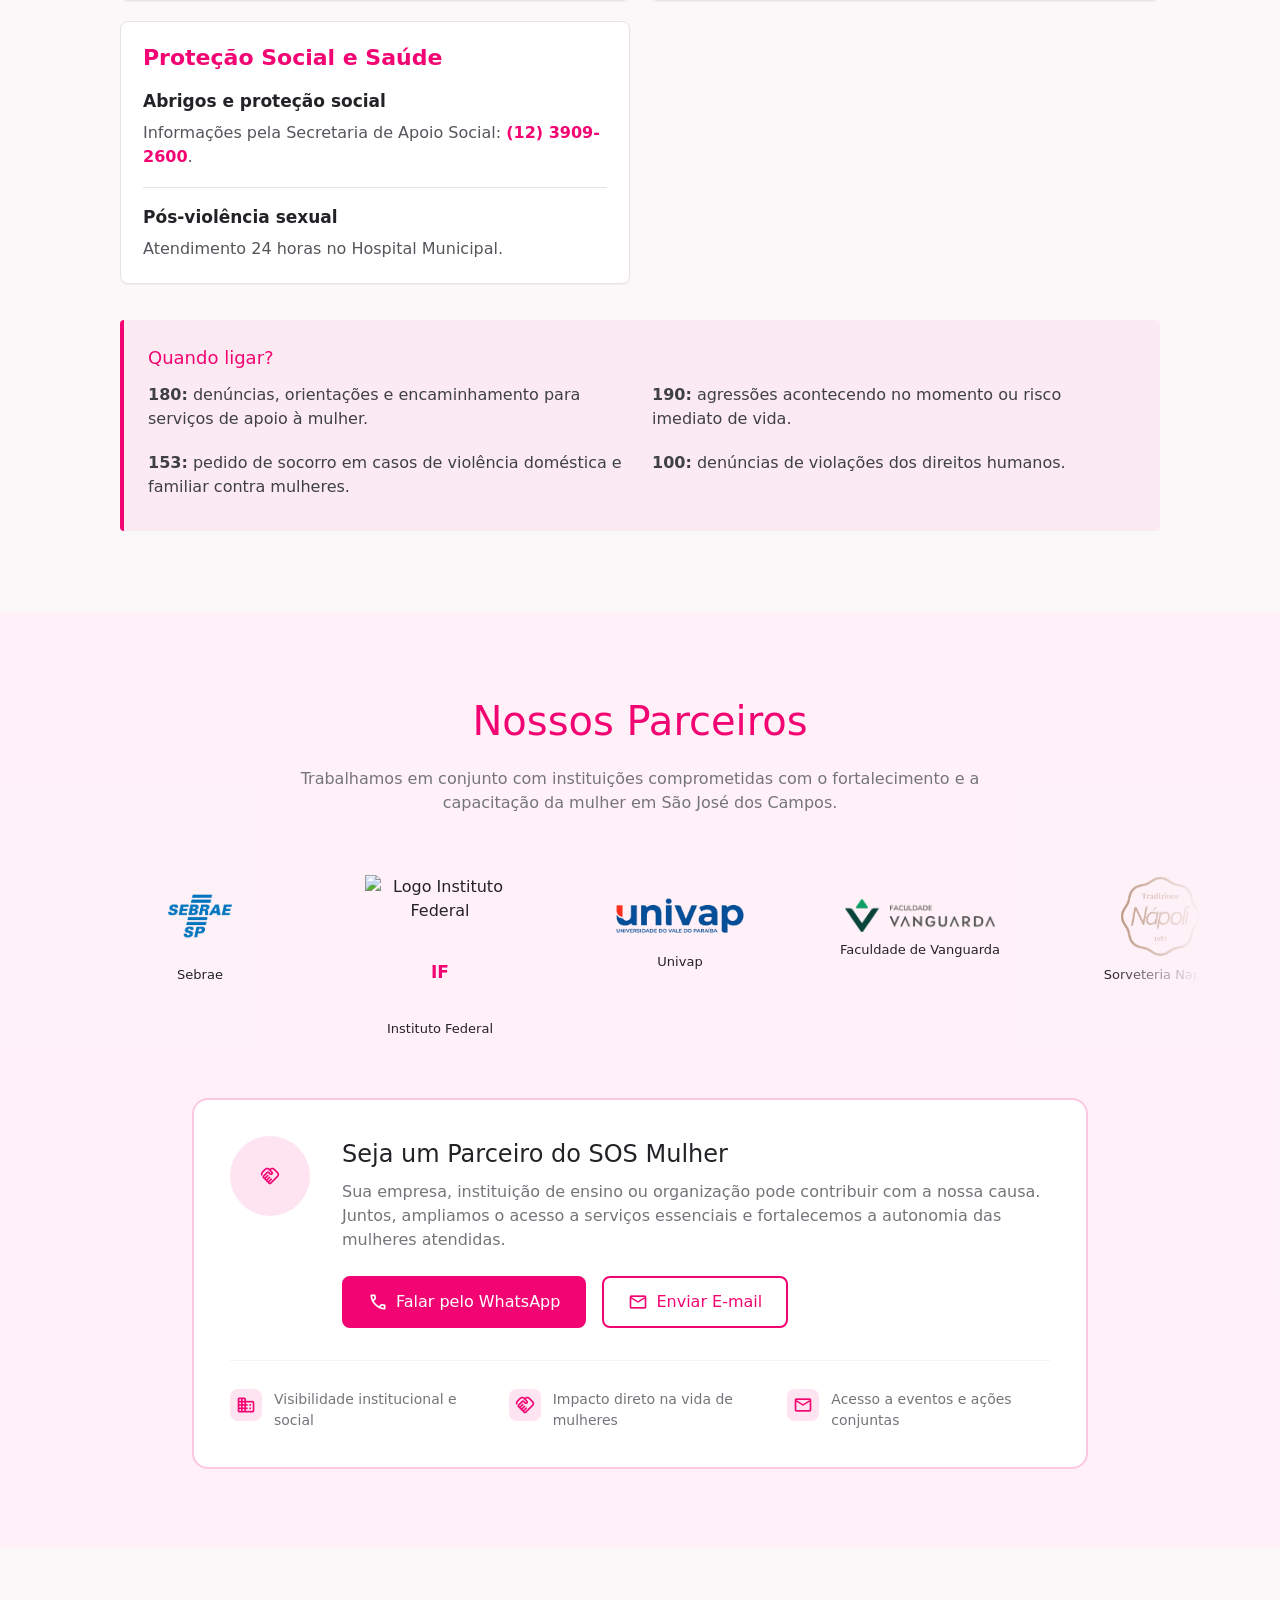
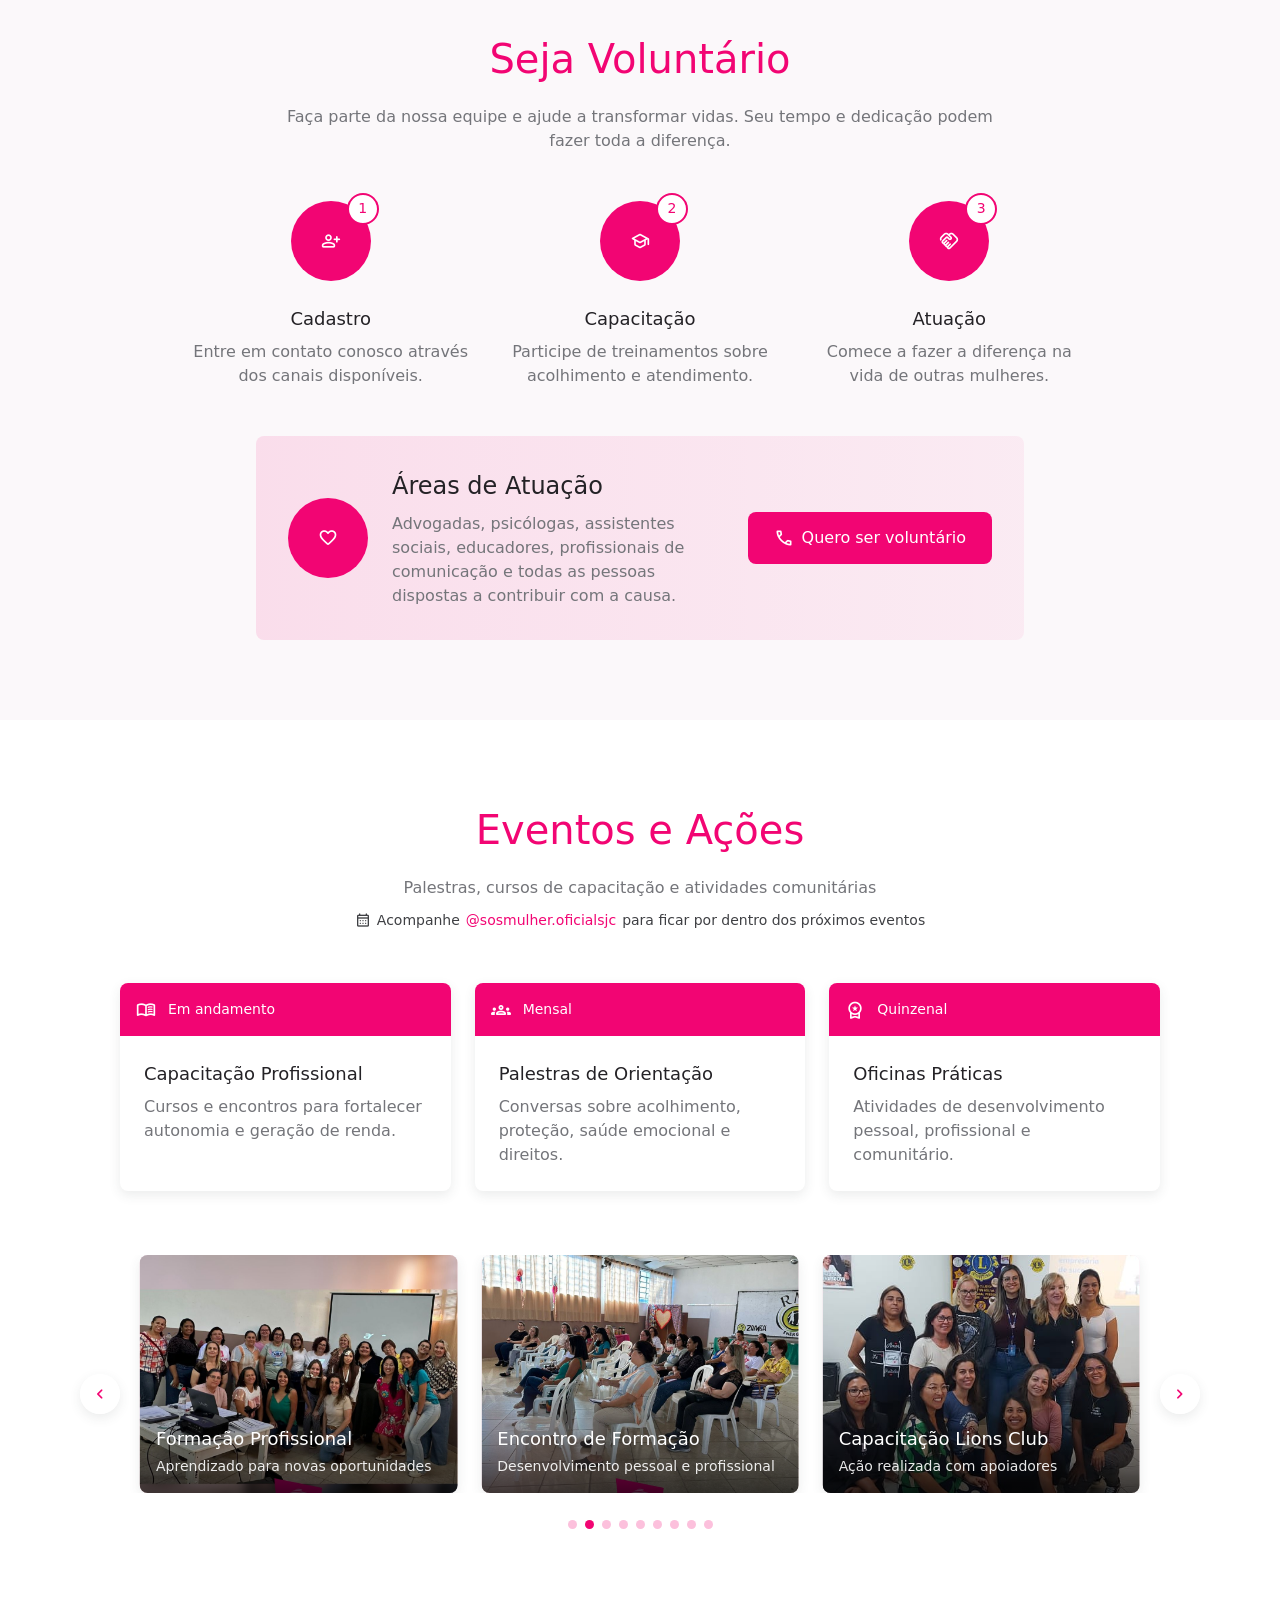
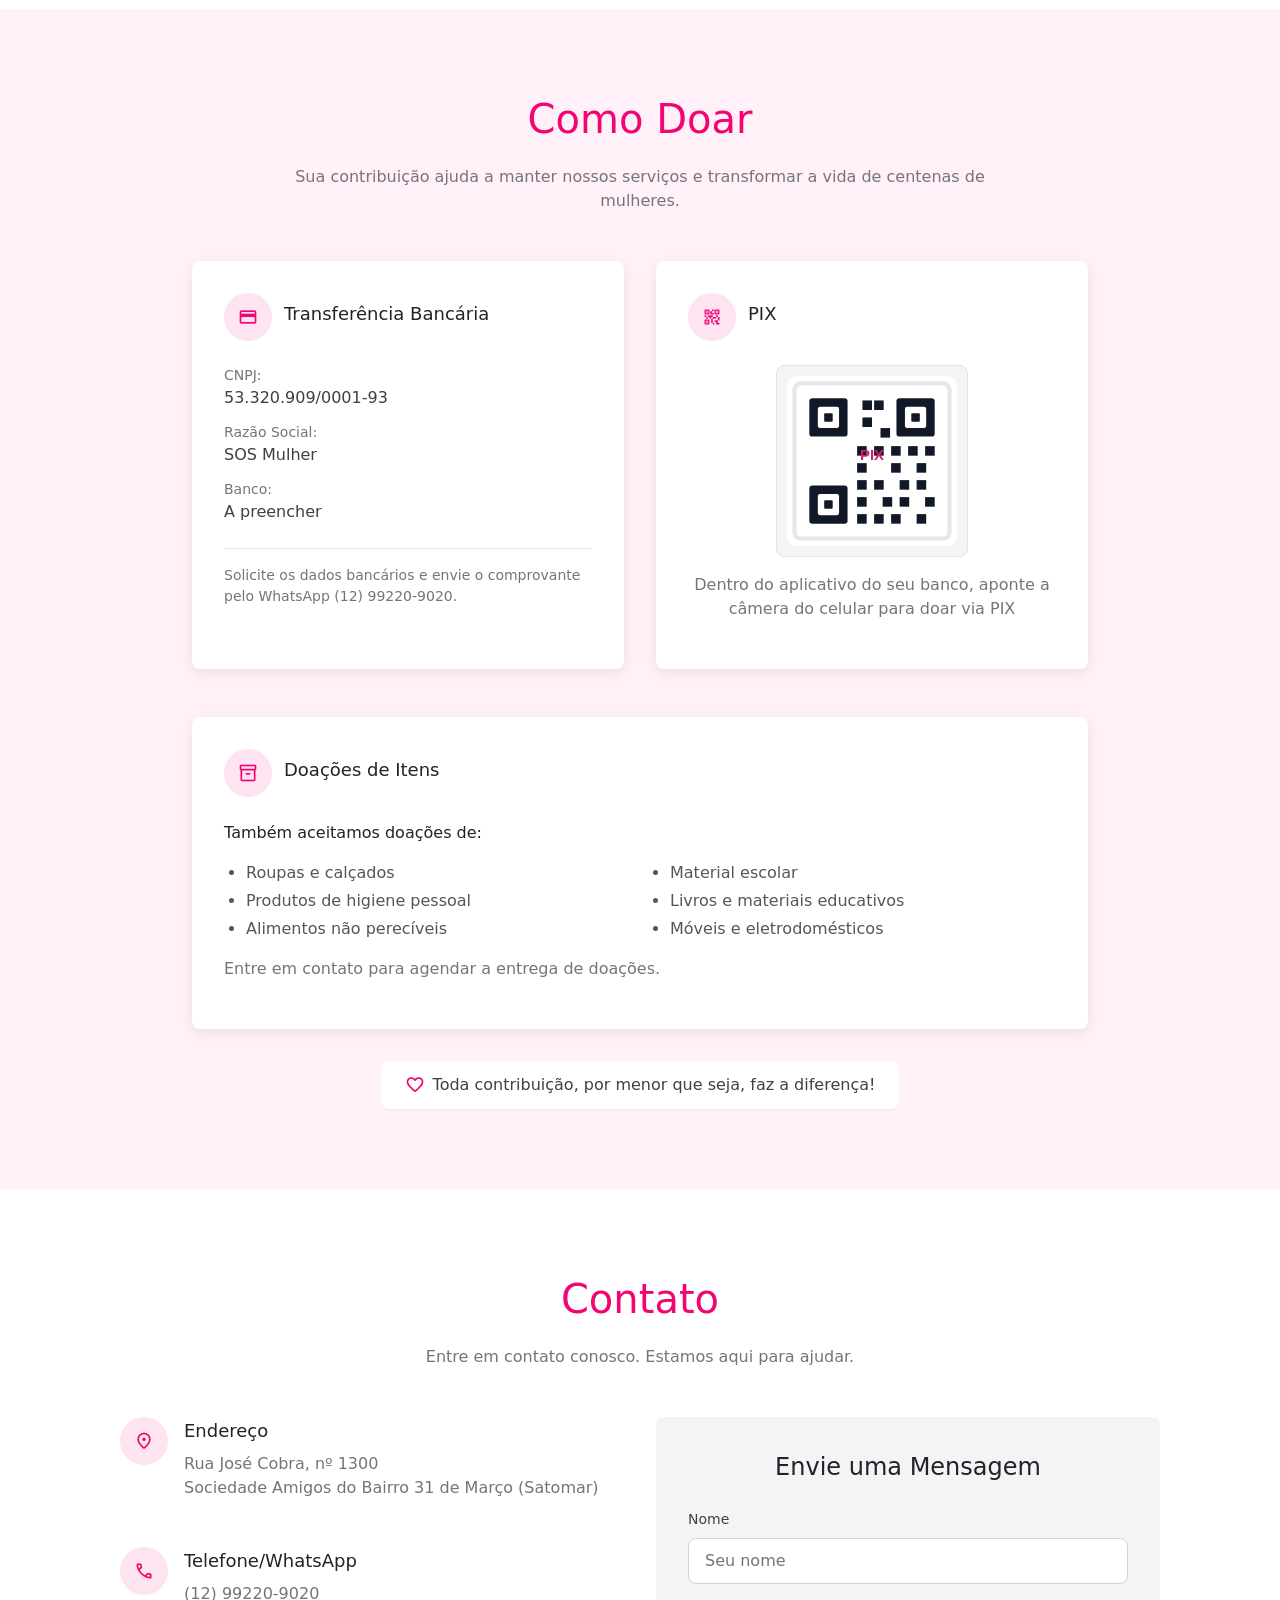
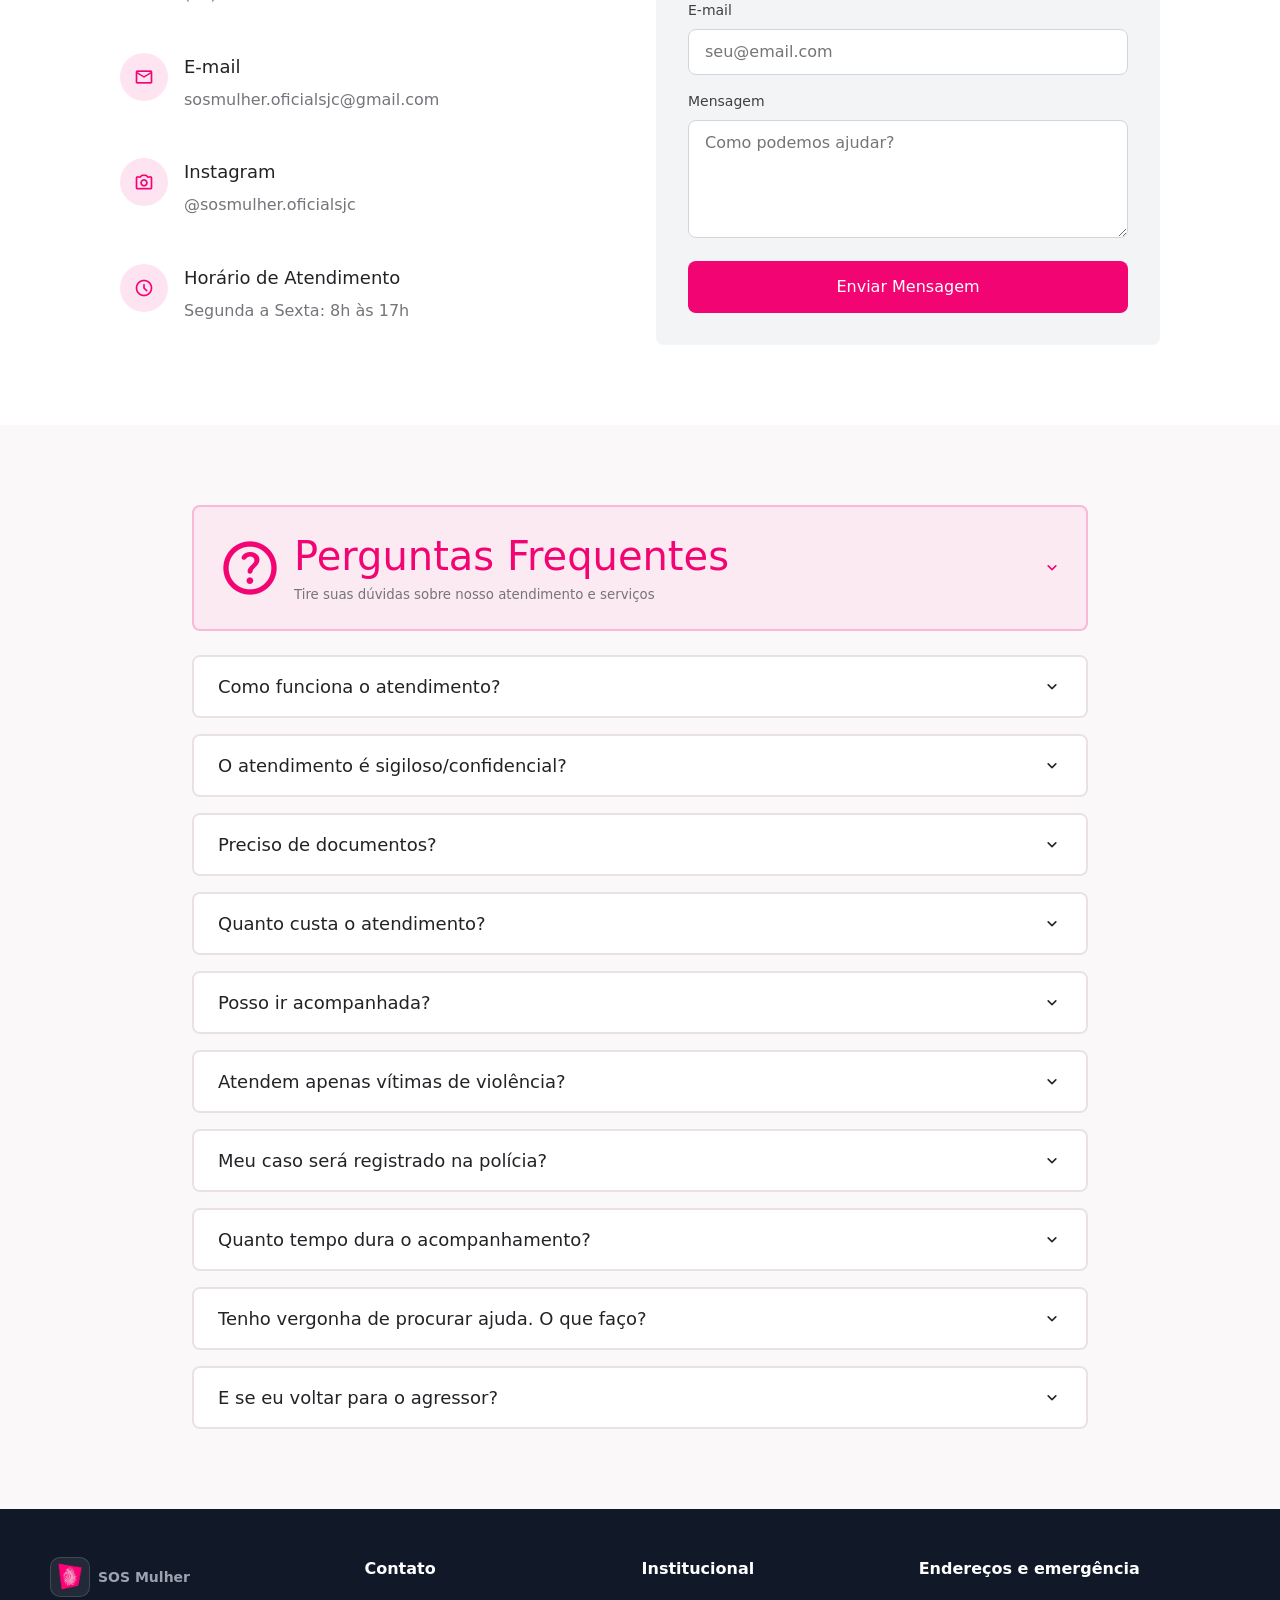
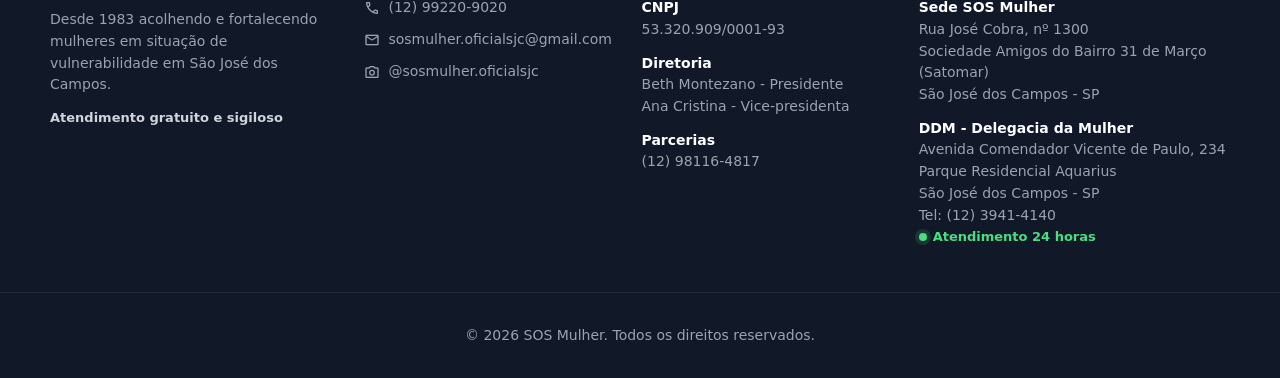
==== commit 560dc120: "comit img mulheres" ====
--- a/SOS Mulher/index.html
+++ b/SOS Mulher/index.html
@@ -105,11 +105,11 @@
           </div>
 
           <div class="midia-inicial" aria-label="Imagem institucional">
-            <!-- Imagem do hero: para usar uma foto, salve em src/img/imagem-inicial.jpg e troque o src abaixo. -->
+            <!-- Identidade visual exibida na abertura da página. -->
             <img
               class="imagem-inicial"
               src="src/img/logo-principal.png"
-              alt="Imagem institucional de acolhimento do SOS Mulher"
+              alt="Identidade visual do SOS Mulher"
             />
           </div>
         </div>
@@ -141,6 +141,14 @@
             </p>
           </div>
 
+          <figure class="midia-quem-somos">
+            <img
+              class="imagem-quem-somos"
+              src="src/img/Mulheres.png"
+              alt="Ilustração de mulheres representando acolhimento, diversidade e fortalecimento"
+            />
+          </figure>
+
           <div class="bloco-dividido">
             <h3>Nossa Atuação</h3>
             <div class="lista-atuacao">
@@ -243,7 +251,6 @@
               <article class="cartao-diretoria">
                 <!-- Foto da Beth: coloque o arquivo em src/img/foto-beth-montezano.jpg. -->
                 <img class="foto-diretoria" data-foto-diretoria data-src="src/img/foto-beth-montezano.jpg" alt="Foto de Beth Montezano" hidden />
-                <span class="iniciais-diretoria">BM</span>
                 <div>
                   <h4>Beth Montezano</h4>
                   <p>Presidente</p>
@@ -252,7 +259,6 @@
               <article class="cartao-diretoria">
                 <!-- Foto da Ana Cristina: coloque o arquivo em src/img/foto-ana-cristina.jpg. -->
                 <img class="foto-diretoria" data-foto-diretoria data-src="src/img/foto-ana-cristina.jpg" alt="Foto de Ana Cristina" hidden />
-                <span class="iniciais-diretoria">AC</span>
                 <div>
                   <h4>Ana Cristina</h4>
                   <p>Vice-presidenta</p>
--- a/SOS Mulher/src/styles.css
+++ b/SOS Mulher/src/styles.css
@@ -610,6 +610,17 @@
   margin: 0 0 24px;
 }
 
+.midia-quem-somos {
+  margin: 36px 0 8px;
+}
+
+.imagem-quem-somos {
+  width: min(100%, 700px);
+  max-height: 420px;
+  margin: 0 auto;
+  object-fit: contain;
+}
+
 .bloco-dividido {
   margin-top: 48px;
   padding-bottom: 48px;
@@ -710,34 +721,14 @@
   text-align: center;
 }
 
-.foto-diretoria,
-.iniciais-diretoria {
+.foto-diretoria {
   width: 96px;
   height: 96px;
   flex: 0 0 auto;
   border-radius: 999px;
-}
-
-.foto-diretoria {
   object-fit: cover;
   border: 3px solid rgba(var(--cor-principal-rgb), 0.18);
   box-shadow: 0 8px 18px rgba(var(--cor-principal-rgb), 0.16);
-}
-
-.iniciais-diretoria {
-  display: none;
-  align-items: center;
-  justify-content: center;
-  color: #ffffff;
-  background: linear-gradient(135deg, var(--cor-principal), var(--cor-principal-profunda));
-  border: 3px solid rgba(255, 255, 255, 0.85);
-  box-shadow: 0 8px 18px rgba(var(--cor-principal-rgb), 0.16);
-  font-size: 20px;
-  font-weight: 600;
-}
-
-.foto-diretoria[hidden] + .iniciais-diretoria {
-  display: inline-flex;
 }
 
 .cartao-diretoria p {
@@ -2565,6 +2556,10 @@
     padding: 64px 0;
   }
 
+  .midia-quem-somos {
+    margin: 28px 0 0;
+  }
+
   .painel-suave,
   .painel-aviso,
   .chamada-parceiro,
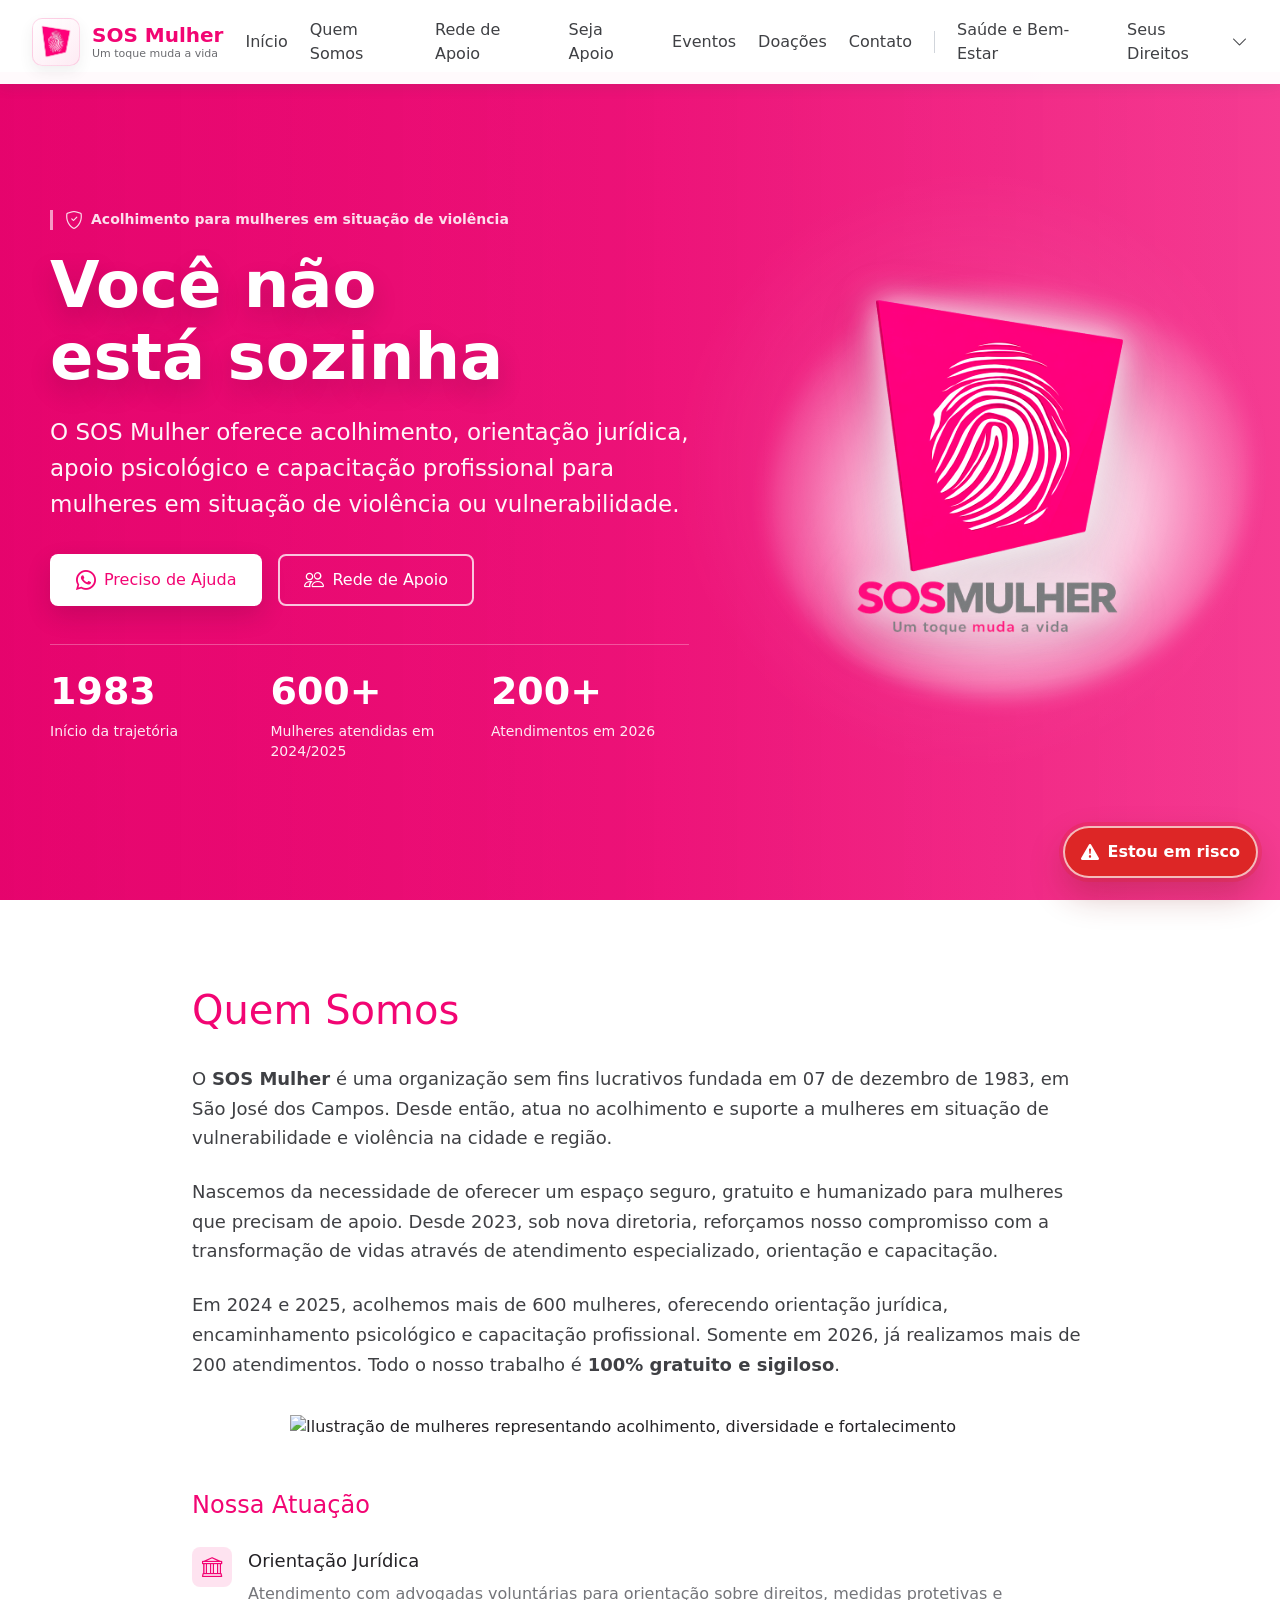
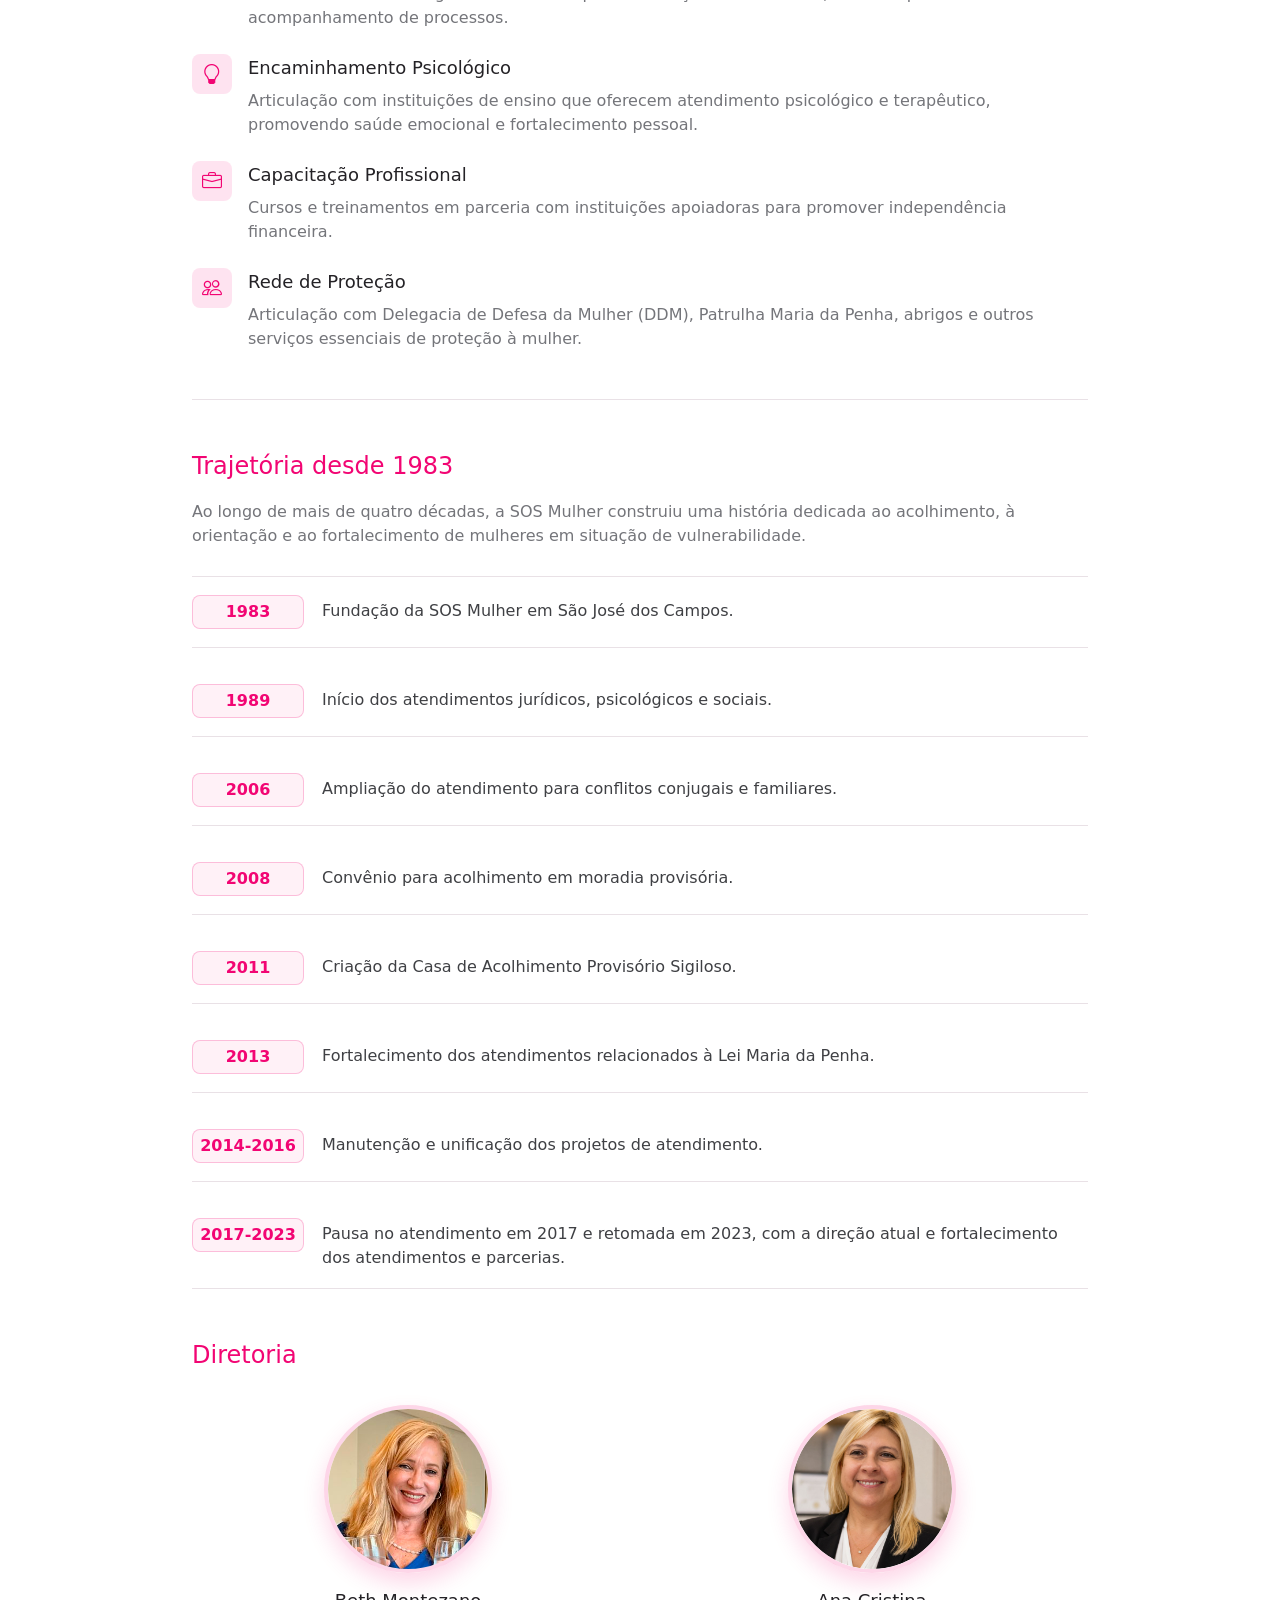
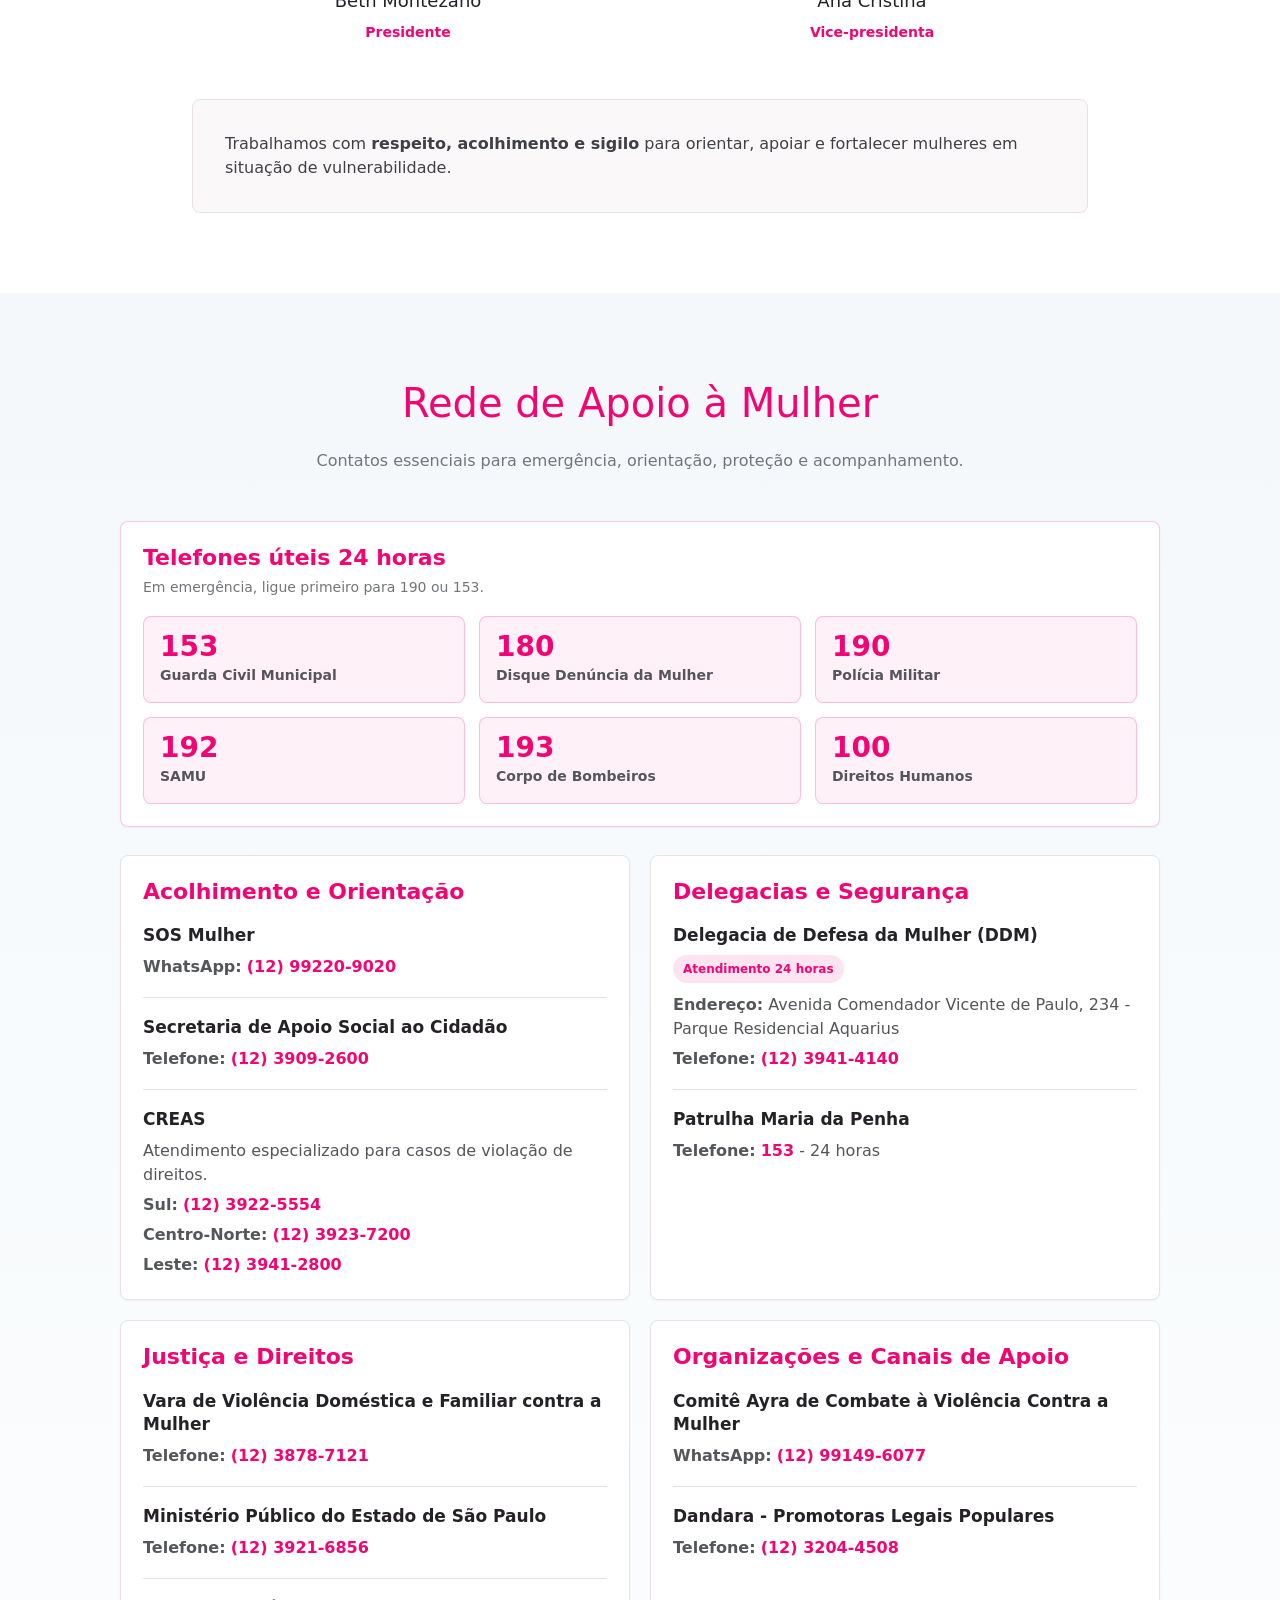
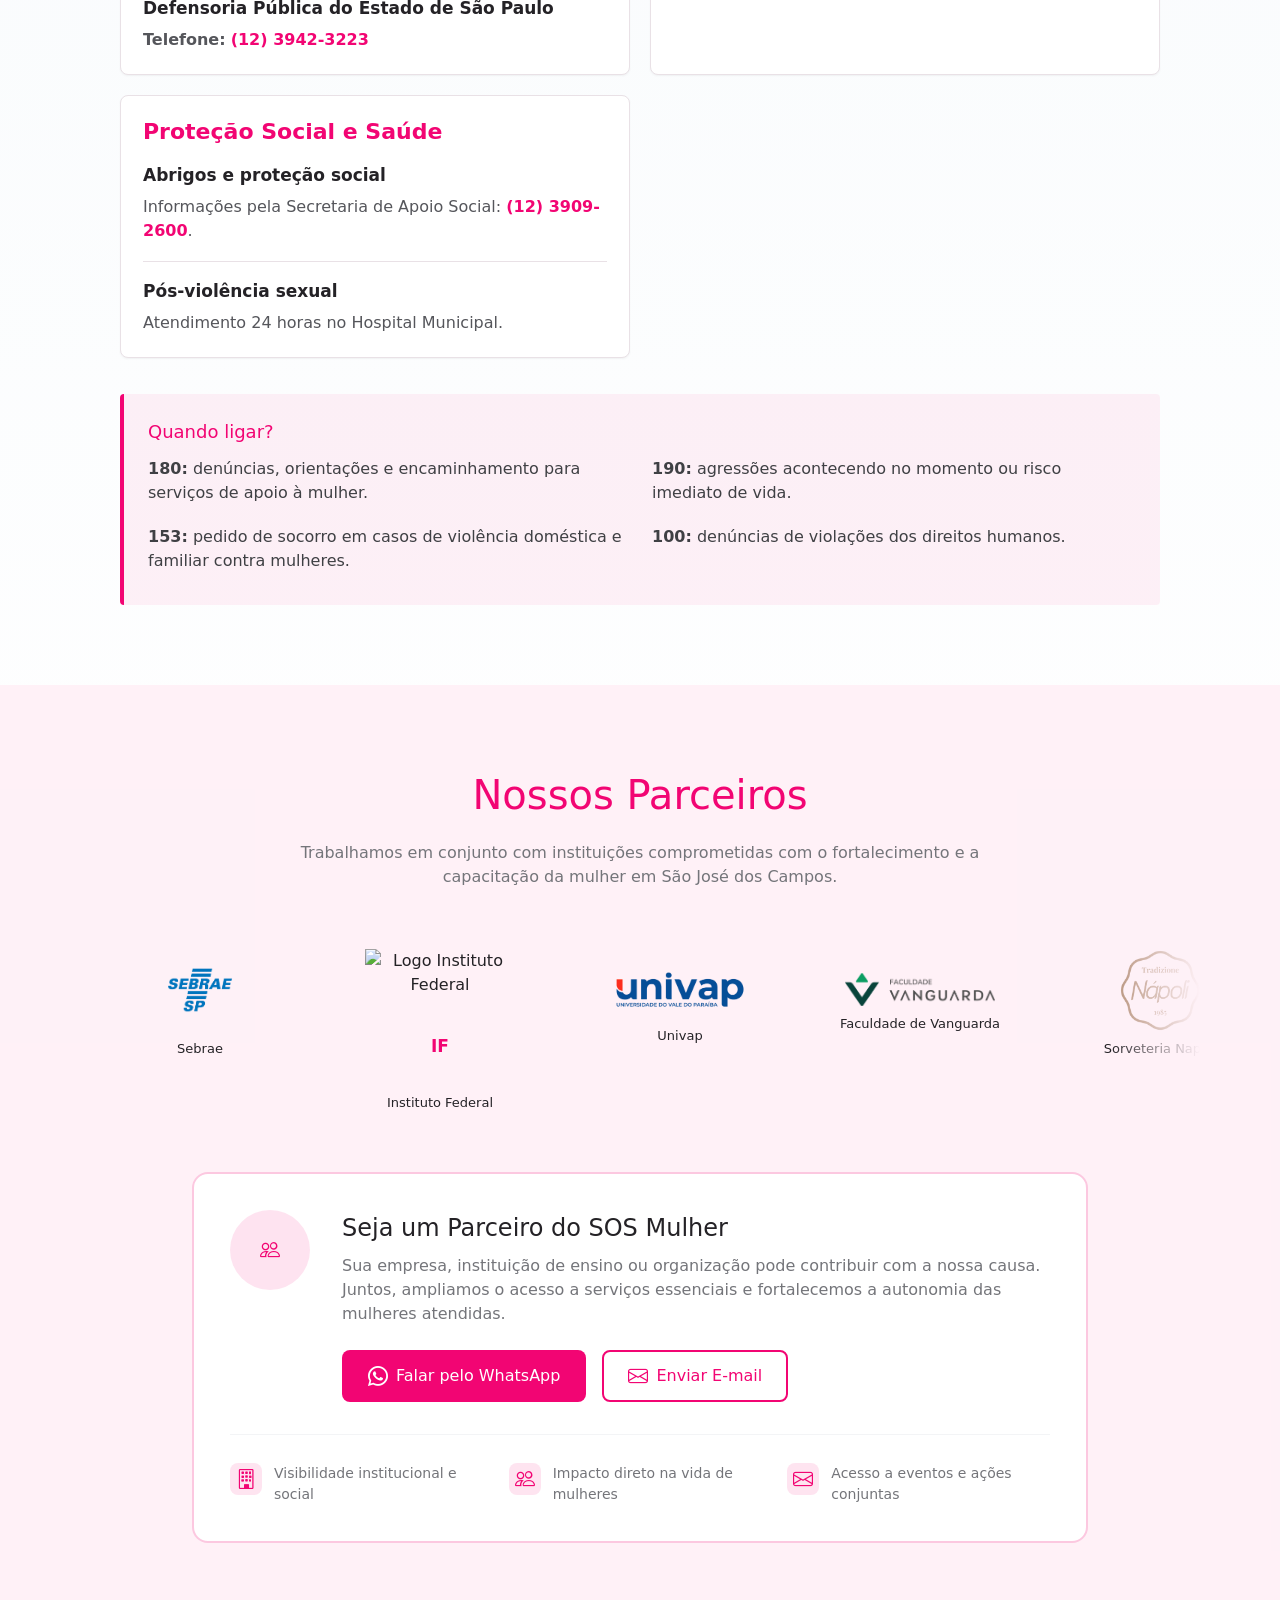
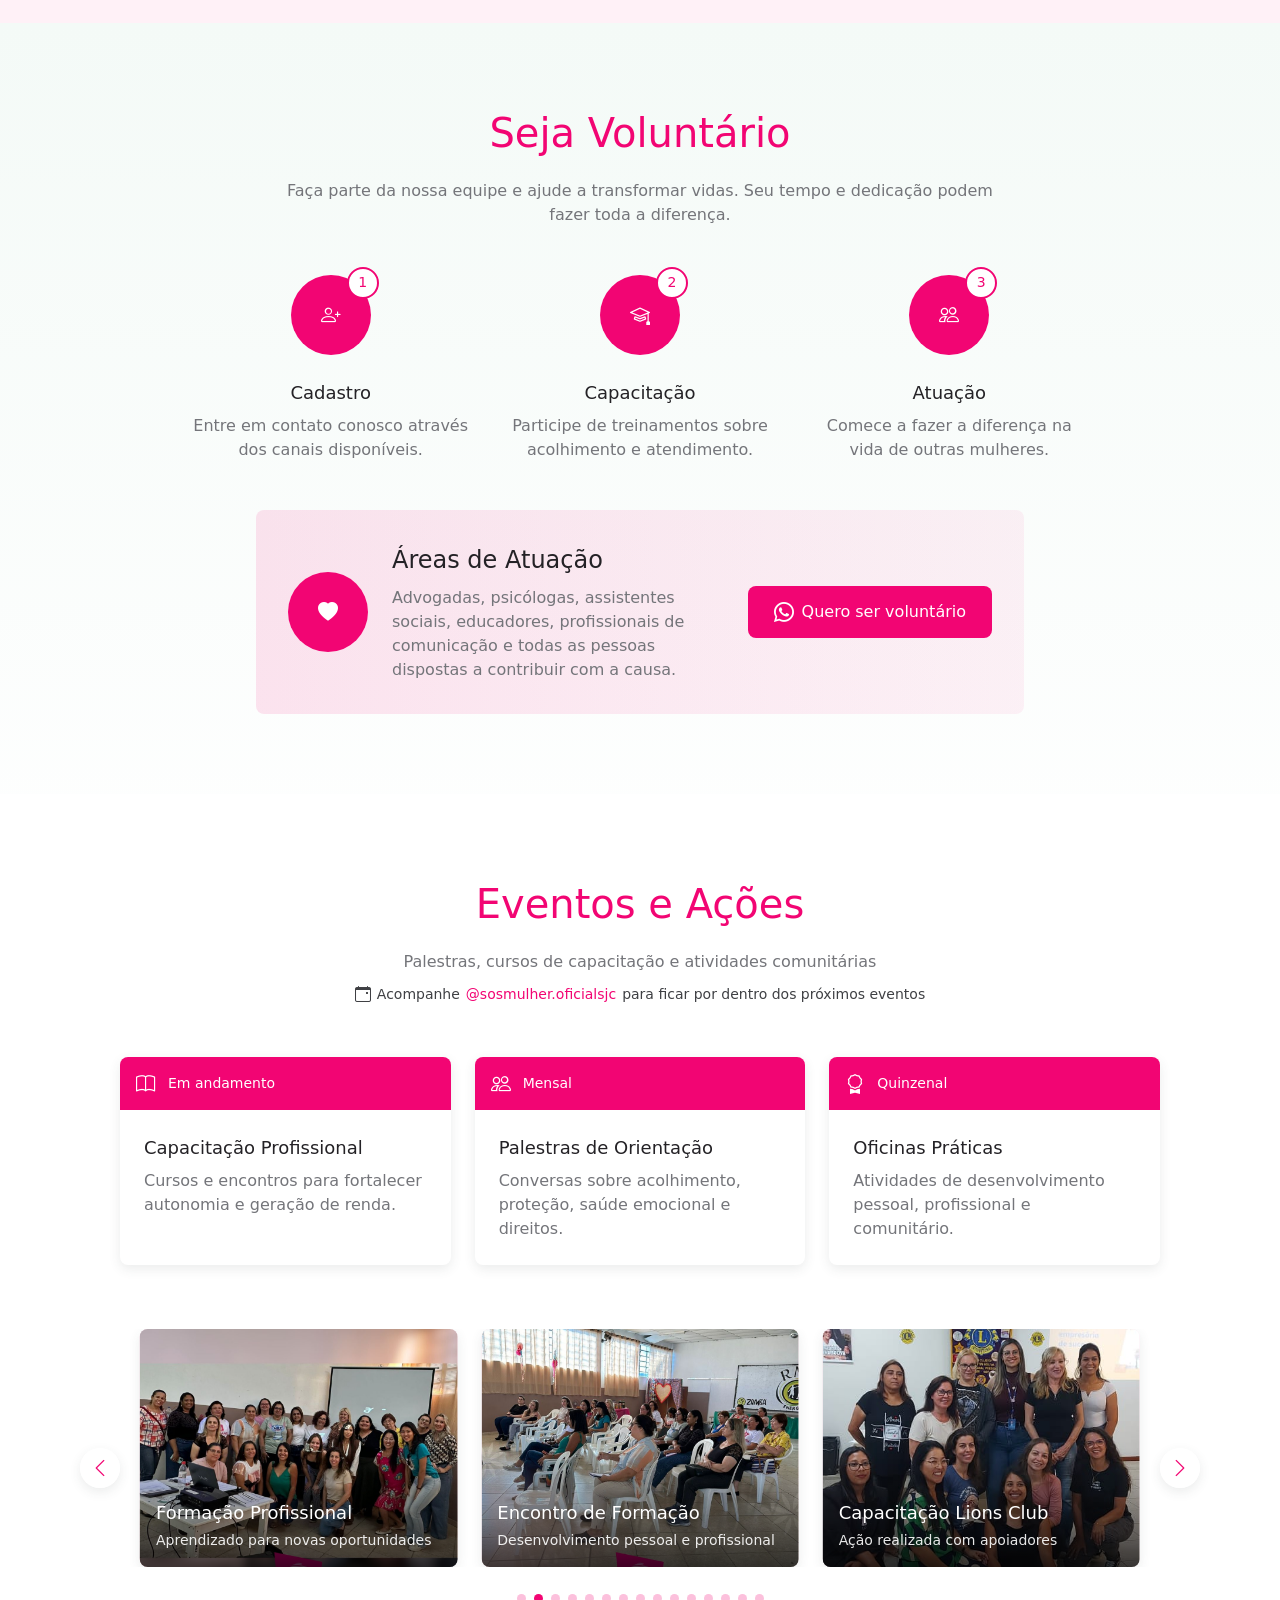
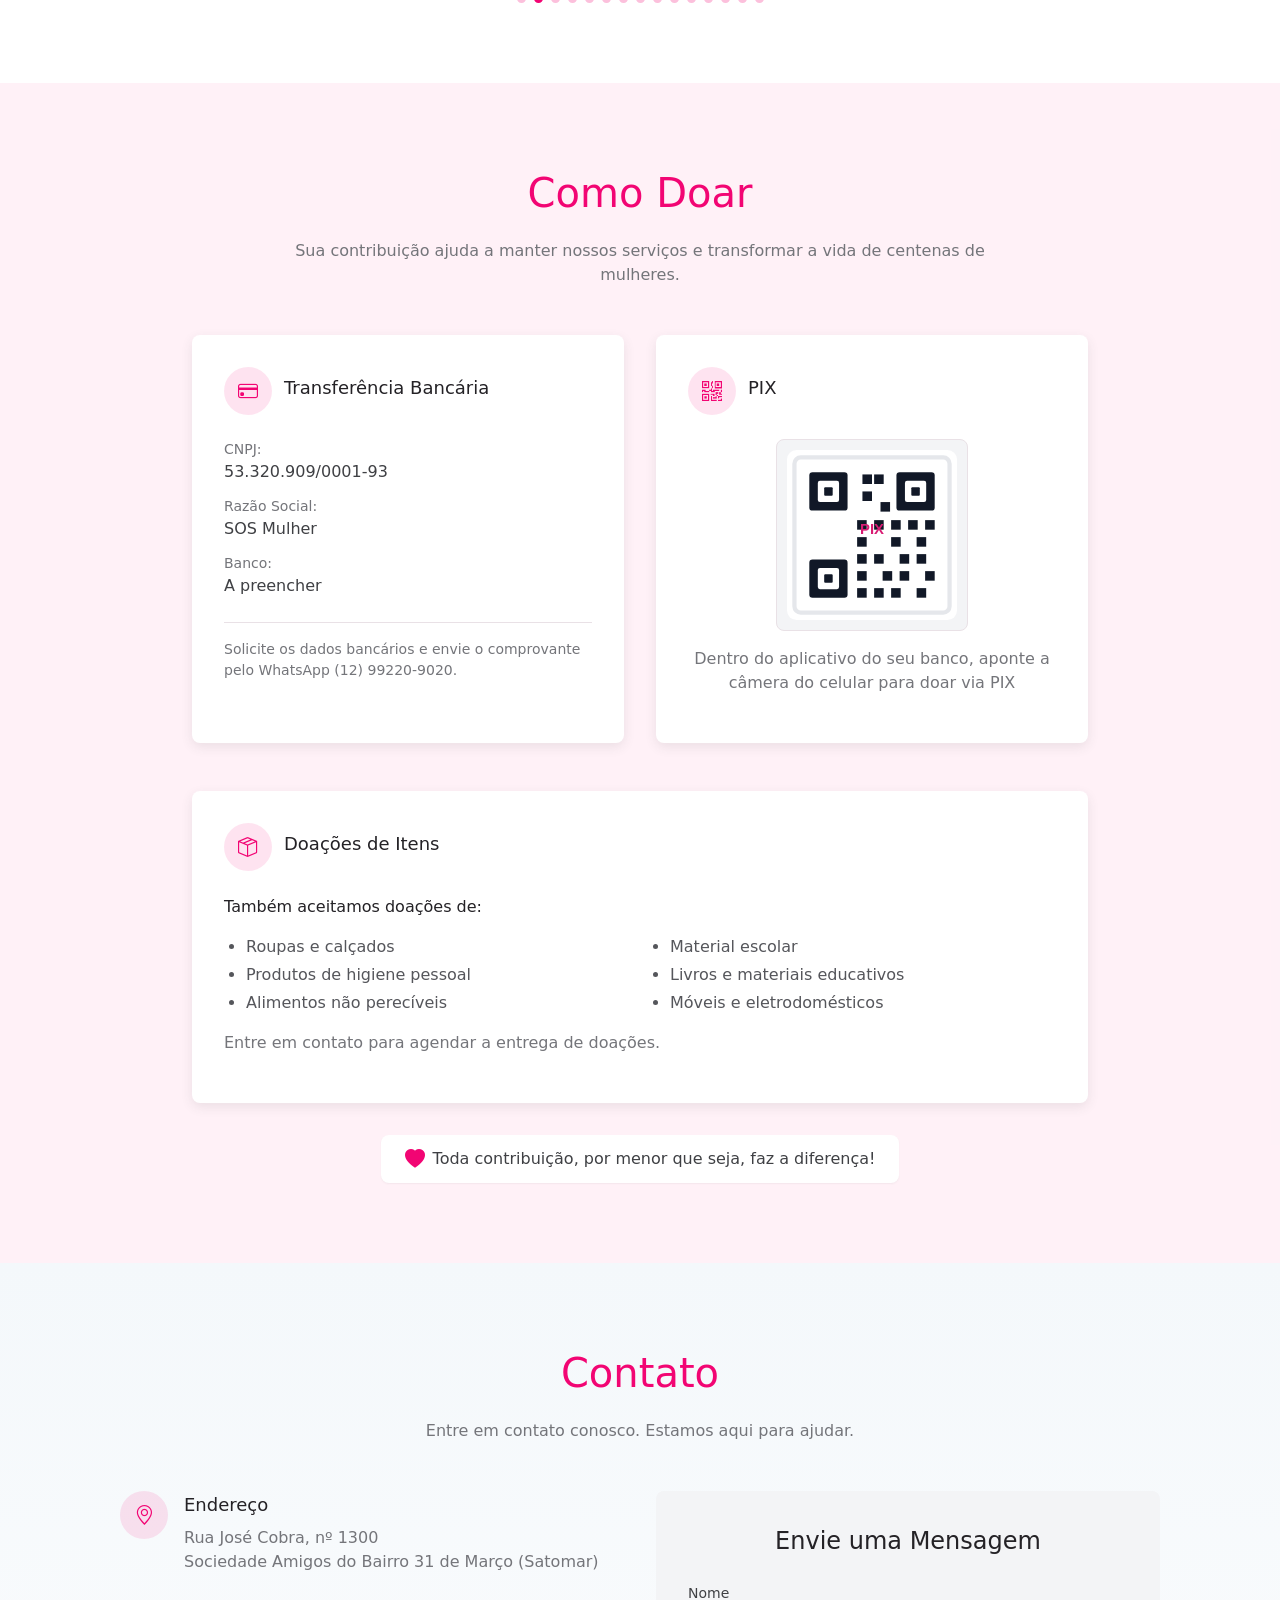
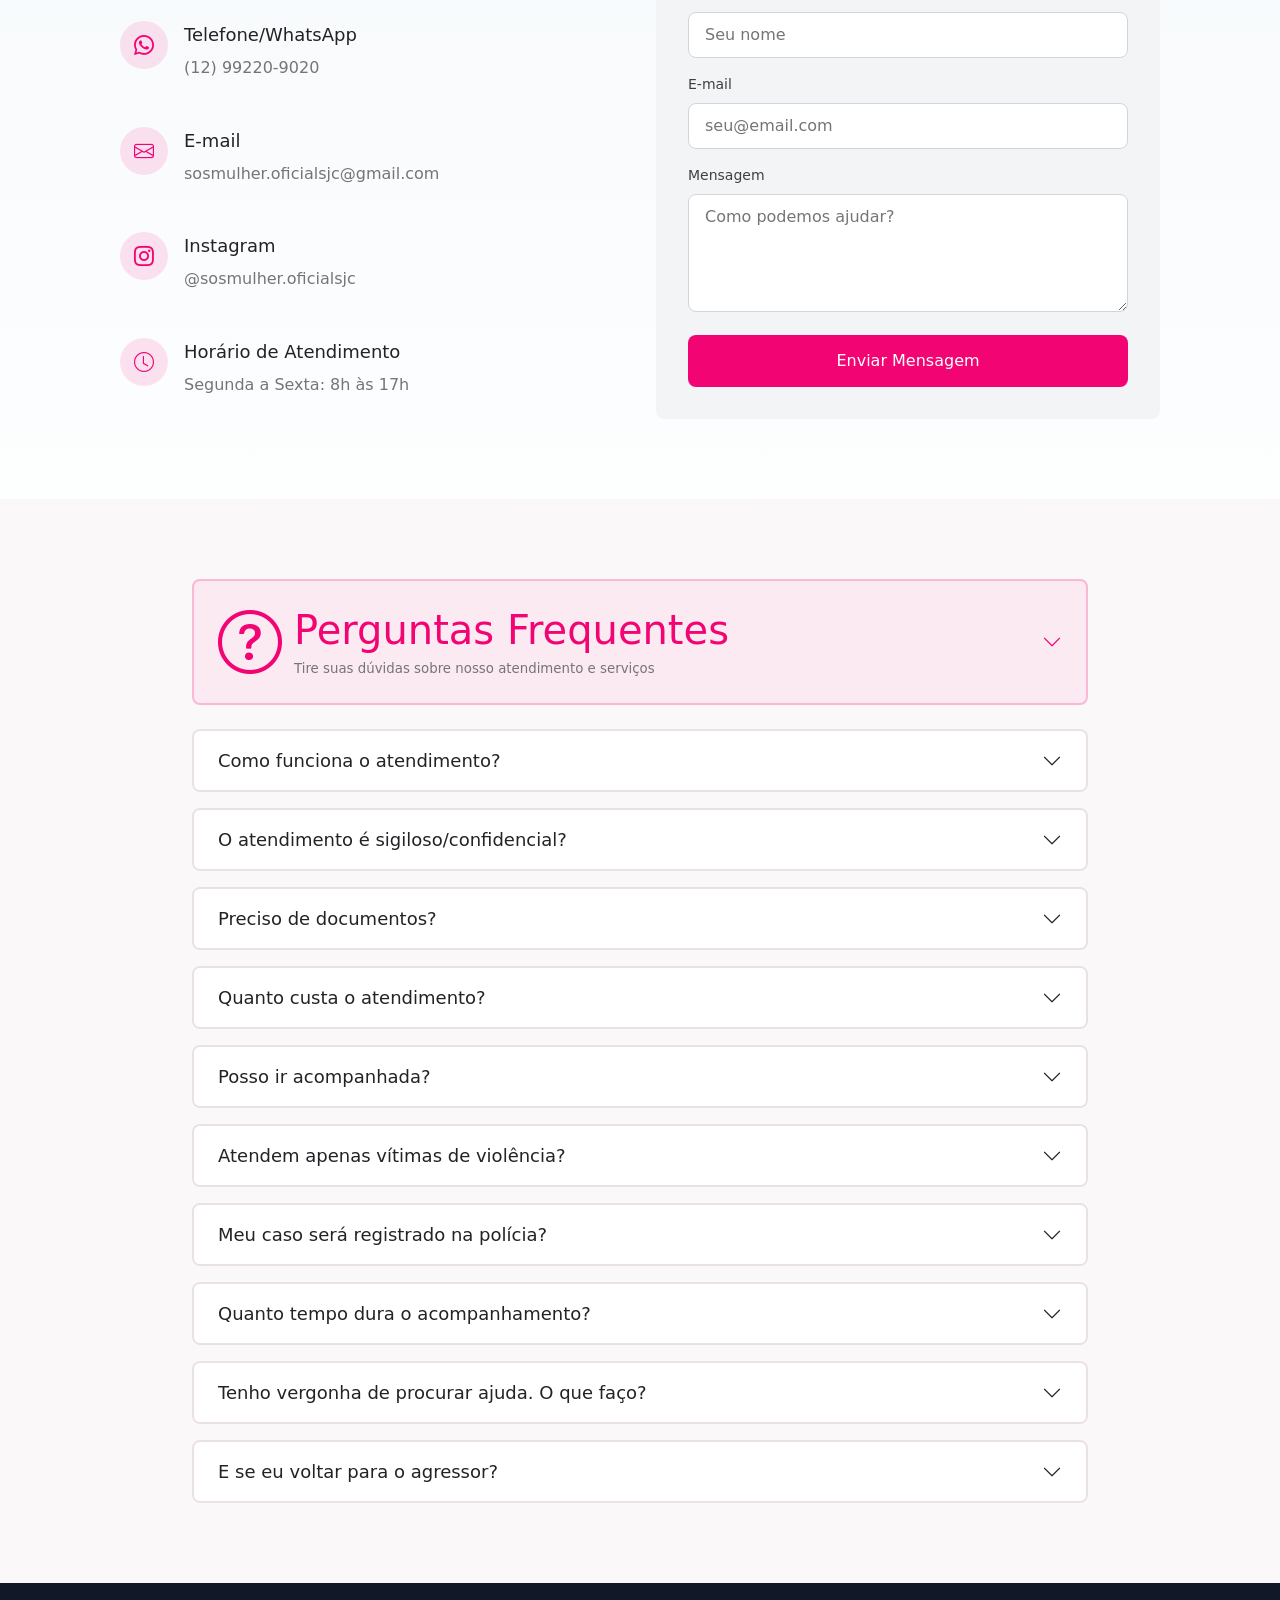
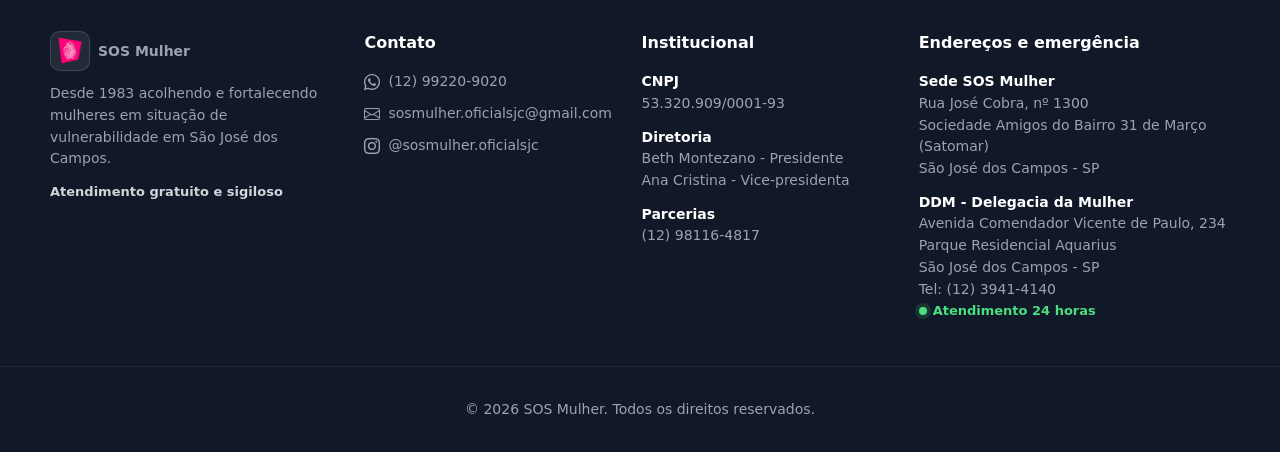
==== commit a094959b: "formsubmit" ====
--- a/SOS Mulher/index.html
+++ b/SOS Mulher/index.html
@@ -1,949 +1,1175 @@
 ﻿<!DOCTYPE html>
 <html lang="pt-BR">
-  <head>
-    <meta charset="UTF-8" />
-    <meta name="viewport" content="width=device-width, initial-scale=1.0" />
-    <meta
-      name="description"
-      content="SOS Mulher: acolhimento, orientação jurídica, apoio psicológico e capacitação profissional para mulheres em São José dos Campos."
-    />
-    <title>SOS Mulher - Você não está sozinha</title>
-    <link rel="preconnect" href="https://fonts.googleapis.com" />
-    <link rel="preconnect" href="https://fonts.gstatic.com" crossorigin />
-    <link href="https://fonts.googleapis.com/css2?family=Material+Symbols+Rounded:opsz,wght,FILL,GRAD@20..48,400,0,0&amp;display=swap" rel="stylesheet" />
-    <link rel="stylesheet" href="src/styles.css" />
-  </head>
-  <body data-pagina="inicio">
-    <!-- Guia rápido:
+
+<head>
+  <meta charset="UTF-8" />
+  <meta name="viewport" content="width=device-width, initial-scale=1.0" />
+  <meta name="description"
+    content="SOS Mulher: acolhimento, orientação jurídica, apoio psicológico e capacitação profissional para mulheres em São José dos Campos." />
+  <title>SOS Mulher - Você não está sozinha</title>
+
+  <!-- Ícones do Bootstrap Icons e estilos personalizados. -->
+  <link rel="stylesheet" href="https://cdn.jsdelivr.net/npm/bootstrap-icons@1.13.1/font/bootstrap-icons.min.css" />
+  <link rel="stylesheet" href="src/styles.css" />
+</head>
+
+<body data-pagina="inicio">
+
+  <!-- Guia rápido:
       class="" conecta o HTML ao CSS.
       id="" conecta links internos, como href="#contato".
-      data-* conecta o HTML ao JavaScript, como data-carrossel e data-icone.
-    -->
-    <!-- Cabeçalho fixo: logo, uma navegação principal e botão para abrir o menu no celular. -->
-    <header class="cabecalho-site">
-      <div class="conteudo-limite area-navegacao">
-        <a class="marca" href="index.html" aria-label="SOS Mulher - Um toque muda a vida - Início">
-          <!-- Ícone/logo do início: para trocar, substitua o arquivo em src/img/logo-sos-mulher.svg. -->
-          <img class="marca-logo" src="src/img/logo.png" alt="" aria-hidden="true" />
-          <span class="marca-textos">
-            <span class="marca-titulo">SOS Mulher</span>
-            <small class="marca-slogan">Um toque muda a vida</small>
+      data-* conecta o HTML ao JavaScript, como data-carrossel.-->
+
+  <!-- Cabeçalho fixo: logo, uma navegação principal e botão para abrir o menu no celular. -->
+  <header class="cabecalho-site">
+    <div class="conteudo-limite area-navegacao">
+      <a class="marca" href="index.html" aria-label="SOS Mulher - Um toque muda a vida - Início">
+        <!-- Ícone/logo do início: para trocar, substitua o arquivo em src/img/logo.png. -->
+        <img class="marca-logo" src="src/img/logo.png" alt="" aria-hidden="true" />
+        <span class="marca-textos">
+          <span class="marca-titulo">SOS Mulher</span>
+          <small class="marca-slogan">Um toque muda a vida</small>
+        </span>
+      </a>
+
+      <!-- Navegação principal. No CSS ela fica horizontal no computador e recolhida no celular. -->
+      <nav class="navegacao-principal" id="menu-principal" aria-label="Navegação principal">
+        <a href="#inicio">Início</a>
+        <a href="#quem-somos">Quem Somos</a>
+        <a href="#rede-apoio">Rede de Apoio</a>
+        <a href="#seja-apoio">Seja Apoio</a>
+        <a href="#eventos">Eventos</a>
+        <a href="#doacoes">Doações</a>
+        <a href="#contato">Contato</a>
+        <span class="separador-navegacao" aria-hidden="true"></span>
+        <a href="saude-bem-estar.html">Saúde e Bem-Estar</a>
+
+        <details class="menu-direitos">
+          <summary>Seus Direitos<span class="icone icone-pequeno bi bi-chevron-down" aria-hidden="true"></span>
+          </summary>
+          <div class="painel-menu">
+            <a href="lei-maria-da-penha.html">Lei Maria da Penha</a>
+            <a href="perguntas-frequentes.html">Perguntas Frequentes</a>
+          </div>
+        </details>
+      </nav>
+
+      <!-- O JavaScript usa .botao-menu para abrir/fechar o nav com id="menu-principal". -->
+      <button class="botao-menu" type="button" aria-expanded="false" aria-controls="menu-principal"
+        aria-label="Abrir menu">
+        <span class="icone bi bi-list" aria-hidden="true"></span>
+      </button>
+    </div>
+  </header>
+
+  <main>
+    <!-- Seção inicial: chamada principal, botões de ação e números de impacto. -->
+    <section class="secao-inicial" id="inicio">
+      <div class="fundo-inicial" aria-hidden="true"></div>
+      <div class="conteudo-limite grade-inicial">
+        <div class="texto-inicial">
+          <p class="selo-inicial">
+            <span class="icone bi bi-shield-check" aria-hidden="true"></span>
+            Acolhimento para mulheres em situação de violência
+          </p>
+          <h1>Você não está sozinha</h1>
+          <p>
+            O SOS Mulher oferece acolhimento, orientação jurídica, apoio psicológico
+            e capacitação profissional para mulheres em situação de violência ou vulnerabilidade.
+          </p>
+
+          <div class="acoes-iniciais">
+            <a class="botao botao-claro" href="https://wa.me/5512992209020" target="_blank" rel="noopener noreferrer">
+              <span class="icone bi bi-whatsapp" aria-hidden="true"></span>
+              Preciso de Ajuda
+            </a>
+            <a class="botao botao-contorno-claro" href="#rede-apoio">
+              <span class="icone bi bi-people" aria-hidden="true"></span>
+              Rede de Apoio
+            </a>
+          </div>
+
+          <div class="grade-estatisticas">
+            <div>
+              <strong>1983</strong>
+              <span>Início da trajetória</span>
+            </div>
+            <div>
+              <strong>600+</strong>
+              <span>Mulheres atendidas em 2024/2025</span>
+            </div>
+            <div>
+              <strong>200+</strong>
+              <span>Atendimentos em 2026</span>
+            </div>
+          </div>
+        </div>
+
+        <div class="midia-inicial" aria-label="Imagem institucional">
+          <!-- Identidade visual exibida na abertura da página. -->
+          <img class="imagem-inicial" src="src/img/logo-principal.png" alt="Identidade visual do SOS Mulher" />
+        </div>
+      </div>
+    </section>
+
+    <!-- Quem somos: apresenta a instituição, atuação, diretoria e missão. -->
+    <section class="secao fundo-branco" id="quem-somos">
+      <div class="conteudo-limite estreito">
+        <h2 class="titulo-secao alinhar-esquerda">Quem Somos</h2>
+
+        <div class="pilha-texto texto-destaque">
+          <p>
+            O <strong>SOS Mulher</strong> é uma organização sem fins lucrativos
+            fundada em 07 de dezembro de 1983, em São José dos Campos. Desde
+            então, atua no acolhimento e suporte a mulheres em situação de
+            vulnerabilidade e violência na cidade e região.
+          </p>
+          <p>
+            Nascemos da necessidade de oferecer um espaço seguro, gratuito e
+            humanizado para mulheres que precisam de apoio. Desde 2023, sob nova
+            diretoria, reforçamos nosso compromisso com a transformação de vidas
+            através de atendimento especializado, orientação e capacitação.
+          </p>
+          <p>
+            Em 2024 e 2025, acolhemos mais de 600 mulheres, oferecendo orientação
+            jurídica, encaminhamento psicológico e capacitação profissional.
+            Somente em 2026, já realizamos mais de 200 atendimentos. Todo o nosso
+            trabalho é <strong>100% gratuito e sigiloso</strong>.
+          </p>
+        </div>
+
+        <figure class="midia-quem-somos">
+          <img class="imagem-quem-somos" src="src/img/Mulheres.png"
+            alt="Ilustração de mulheres representando acolhimento, diversidade e fortalecimento" />
+        </figure>
+
+        <div class="bloco-dividido">
+          <h3>Nossa Atuação</h3>
+          <div class="lista-atuacao">
+            <article class="linha-atuacao">
+              <span class="icone-atuacao"><span class="icone bi bi-bank" aria-hidden="true"></span></span>
+              <div>
+                <h4>Orientação Jurídica</h4>
+                <p>
+                  Atendimento com advogadas voluntárias para orientação sobre
+                  direitos, medidas protetivas e acompanhamento de processos.
+                </p>
+              </div>
+            </article>
+
+            <article class="linha-atuacao">
+              <span class="icone-atuacao"><span class="icone bi bi-lightbulb" aria-hidden="true"></span></span>
+              <div>
+                <h4>Encaminhamento Psicológico</h4>
+                <p>
+                  Articulação com instituições de ensino que oferecem atendimento
+                  psicológico e terapêutico, promovendo saúde emocional e
+                  fortalecimento pessoal.
+                </p>
+              </div>
+            </article>
+
+            <article class="linha-atuacao">
+              <span class="icone-atuacao"><span class="icone bi bi-briefcase" aria-hidden="true"></span></span>
+              <div>
+                <h4>Capacitação Profissional</h4>
+                <p>
+                  Cursos e treinamentos em parceria com instituições apoiadoras
+                  para promover independência financeira.
+                </p>
+              </div>
+            </article>
+
+            <article class="linha-atuacao">
+              <span class="icone-atuacao"><span class="icone bi bi-people" aria-hidden="true"></span></span>
+              <div>
+                <h4>Rede de Proteção</h4>
+                <p>
+                  Articulação com Delegacia de Defesa da Mulher (DDM), Patrulha
+                  Maria da Penha, abrigos e outros serviços essenciais de proteção
+                  à mulher.
+                </p>
+              </div>
+            </article>
+          </div>
+        </div>
+
+        <div class="bloco-conteudo">
+          <h3>Trajetória desde 1983</h3>
+          <p class="texto-introducao">
+            Ao longo de mais de quatro décadas, a SOS Mulher construiu uma
+            história dedicada ao acolhimento, à orientação e ao fortalecimento
+            de mulheres em situação de vulnerabilidade.
+          </p>
+
+          <!-- Linha do tempo: cada item mostra um marco importante da história da ONG. -->
+          <div class="linha-do-tempo">
+            <article class="item-trajetoria">
+              <span>1983</span>
+              <p>Fundação da SOS Mulher em São José dos Campos.</p>
+            </article>
+            <article class="item-trajetoria">
+              <span>1989</span>
+              <p>Início dos atendimentos jurídicos, psicológicos e sociais.</p>
+            </article>
+            <article class="item-trajetoria">
+              <span>2006</span>
+              <p>Ampliação do atendimento para conflitos conjugais e familiares.</p>
+            </article>
+            <article class="item-trajetoria">
+              <span>2008</span>
+              <p>Convênio para acolhimento em moradia provisória.</p>
+            </article>
+            <article class="item-trajetoria">
+              <span>2011</span>
+              <p>Criação da Casa de Acolhimento Provisório Sigiloso.</p>
+            </article>
+            <article class="item-trajetoria">
+              <span>2013</span>
+              <p>Fortalecimento dos atendimentos relacionados à Lei Maria da Penha.</p>
+            </article>
+            <article class="item-trajetoria">
+              <span>2014-2016</span>
+              <p>Manutenção e unificação dos projetos de atendimento.</p>
+            </article>
+            <article class="item-trajetoria">
+              <span>2017-2023</span>
+              <p>Pausa no atendimento em 2017 e retomada em 2023, com a direção atual e fortalecimento dos atendimentos
+                e parcerias.</p>
+            </article>
+          </div>
+        </div>
+
+        <div class="bloco-conteudo">
+          <h3>Diretoria</h3>
+          <div class="lista-diretoria">
+            <article class="cartao-diretoria">
+              <!-- Foto da Beth: arquivo usado no cartão da presidente. -->
+              <img class="foto-diretoria" data-foto-diretoria data-src="src/img/diretoria/foto-beth-montezano.png"
+                alt="Foto de Beth Montezano" hidden />
+              <div>
+                <h4>Beth Montezano</h4>
+                <p>Presidente</p>
+              </div>
+            </article>
+            <article class="cartao-diretoria">
+              <!-- Foto da Ana Cristina: arquivo usado no cartão da vice-presidenta. -->
+              <img class="foto-diretoria" data-foto-diretoria data-src="src/img/diretoria/foto-ana-cristina.png"
+                alt="Foto de Ana Cristina" hidden />
+              <div>
+                <h4>Ana Cristina</h4>
+                <p>Vice-presidenta</p>
+              </div>
+            </article>
+          </div>
+        </div>
+
+        <div class="painel-suave">
+          <p>
+            Trabalhamos com <strong>respeito, acolhimento e sigilo</strong> para
+            orientar, apoiar e fortalecer mulheres em situação de vulnerabilidade.
+          </p>
+        </div>
+      </div>
+    </section>
+
+    <!-- Rede de apoio: reúne telefones 24h e serviços de atendimento em São José dos Campos. -->
+    <section class="secao fundo-azul-suave" id="rede-apoio">
+      <div class="conteudo-limite">
+        <div class="cabecalho-secao">
+          <h2>Rede de Apoio à Mulher</h2>
+          <p>Contatos essenciais para emergência, orientação, proteção e acompanhamento.</p>
+        </div>
+
+        <div class="bloco-rede destaque-emergencia">
+          <div class="cabecalho-bloco-rede">
+            <div>
+              <h3>Telefones úteis 24 horas</h3>
+              <p>Em emergência, ligue primeiro para 190 ou 153.</p>
+            </div>
+          </div>
+          <div class="grade-telefones">
+            <a class="cartao-telefone" href="tel:153"><strong>153</strong><span>Guarda Civil Municipal</span></a>
+            <a class="cartao-telefone" href="tel:180"><strong>180</strong><span>Disque Denúncia da Mulher</span></a>
+            <a class="cartao-telefone" href="tel:190"><strong>190</strong><span>Polícia Militar</span></a>
+            <a class="cartao-telefone" href="tel:192"><strong>192</strong><span>SAMU</span></a>
+            <a class="cartao-telefone" href="tel:193"><strong>193</strong><span>Corpo de Bombeiros</span></a>
+            <a class="cartao-telefone" href="tel:100"><strong>100</strong><span>Direitos Humanos</span></a>
+          </div>
+        </div>
+
+        <div class="grupos-rede">
+          <article class="bloco-rede">
+            <h3>Acolhimento e Orientação</h3>
+            <div class="lista-servicos">
+              <div class="item-servico">
+                <h4>SOS Mulher</h4>
+                <p><strong>WhatsApp:</strong> <a href="https://wa.me/5512992209020" target="_blank"
+                    rel="noopener noreferrer">(12) 99220-9020</a></p>
+              </div>
+              <div class="item-servico">
+                <h4>Secretaria de Apoio Social ao Cidadão</h4>
+                <p><strong>Telefone:</strong> <a href="tel:1239092600">(12) 3909-2600</a></p>
+              </div>
+              <div class="item-servico">
+                <h4>CREAS</h4>
+                <p>Atendimento especializado para casos de violação de direitos.</p>
+                <p><strong>Sul:</strong> <a href="tel:1239225554">(12) 3922-5554</a></p>
+                <p><strong>Centro-Norte:</strong> <a href="tel:1239237200">(12) 3923-7200</a></p>
+                <p><strong>Leste:</strong> <a href="tel:1239412800">(12) 3941-2800</a></p>
+              </div>
+            </div>
+          </article>
+
+          <article class="bloco-rede">
+            <h3>Delegacias e Segurança</h3>
+            <div class="lista-servicos">
+              <div class="item-servico">
+                <h4>Delegacia de Defesa da Mulher (DDM)</h4>
+                <span class="etiqueta-servico">Atendimento 24 horas</span>
+                <p><strong>Endereço:</strong> Avenida Comendador Vicente de Paulo, 234 - Parque Residencial Aquarius</p>
+                <p><strong>Telefone:</strong> <a href="tel:1239414140">(12) 3941-4140</a></p>
+              </div>
+              <div class="item-servico">
+                <h4>Patrulha Maria da Penha</h4>
+                <p><strong>Telefone:</strong> <a href="tel:153">153</a> - 24 horas</p>
+              </div>
+            </div>
+          </article>
+
+          <article class="bloco-rede">
+            <h3>Justiça e Direitos</h3>
+            <div class="lista-servicos">
+              <div class="item-servico">
+                <h4>Vara de Violência Doméstica e Familiar contra a Mulher</h4>
+                <p><strong>Telefone:</strong> <a href="tel:1238787121">(12) 3878-7121</a></p>
+              </div>
+              <div class="item-servico">
+                <h4>Ministério Público do Estado de São Paulo</h4>
+                <p><strong>Telefone:</strong> <a href="tel:1239216856">(12) 3921-6856</a></p>
+              </div>
+              <div class="item-servico">
+                <h4>Defensoria Pública do Estado de São Paulo</h4>
+                <p><strong>Telefone:</strong> <a href="tel:1239423223">(12) 3942-3223</a></p>
+              </div>
+            </div>
+          </article>
+
+          <article class="bloco-rede">
+            <h3>Organizações e Canais de Apoio</h3>
+            <div class="lista-servicos">
+              <div class="item-servico">
+                <h4>Comitê Ayra de Combate à Violência Contra a Mulher</h4>
+                <p><strong>WhatsApp:</strong> <a href="https://wa.me/5512991496077" target="_blank"
+                    rel="noopener noreferrer">(12) 99149-6077</a></p>
+              </div>
+              <div class="item-servico">
+                <h4>Dandara - Promotoras Legais Populares</h4>
+                <p><strong>Telefone:</strong> <a href="tel:1232044508">(12) 3204-4508</a></p>
+              </div>
+            </div>
+          </article>
+
+          <article class="bloco-rede">
+            <h3>Proteção Social e Saúde</h3>
+            <div class="lista-servicos">
+              <div class="item-servico">
+                <h4>Abrigos e proteção social</h4>
+                <p>Informações pela Secretaria de Apoio Social: <a href="tel:1239092600">(12) 3909-2600</a>.</p>
+              </div>
+              <div class="item-servico">
+                <h4>Pós-violência sexual</h4>
+                <p>Atendimento 24 horas no Hospital Municipal.</p>
+              </div>
+            </div>
+          </article>
+        </div>
+
+        <div class="painel-aviso painel-orientacao">
+          <h4>Quando ligar?</h4>
+          <div class="grade-orientacoes">
+            <p><strong>180:</strong> denúncias, orientações e encaminhamento para serviços de apoio à mulher.</p>
+            <p><strong>190:</strong> agressões acontecendo no momento ou risco imediato de vida.</p>
+            <p><strong>153:</strong> pedido de socorro em casos de violência doméstica e familiar contra mulheres.</p>
+            <p><strong>100:</strong> denúncias de violações dos direitos humanos.</p>
+          </div>
+        </div>
+      </div>
+    </section>
+
+    <!-- Parceiros: carrossel de instituições e chamada para novas parcerias. -->
+    <section class="secao sem-ajuste fundo-rosa-suave" id="seja-apoio">
+      <div class="conteudo-limite">
+        <div class="cabecalho-secao">
+          <h2>Nossos Parceiros</h2>
+          <p>
+            Trabalhamos em conjunto com instituições comprometidas com o fortalecimento
+            e a capacitação da mulher em São José dos Campos.
+          </p>
+        </div>
+
+        <!-- data-carrossel avisa o JavaScript que este bloco deve deslizar automaticamente. -->
+        <div class="carrossel carrossel-parceiros" data-carrossel data-rolagem-continua="true"
+          data-duracao-rolagem="14">
+          <div class="janela-carrossel">
+            <div class="trilho-carrossel">
+              <!-- Parceiro: Sebrae -->
+              <article class="slide-carrossel">
+                <div class="logo-parceiro">
+                  <img class="imagem-logo-parceiro" data-logo-parceiro data-src="src/img/parceiros/sebrae-logo.png"
+                    alt="Logo SEBRAE" hidden />
+                  <span class="sigla-parceiro">SEBRAE</span>
+                  <strong>Sebrae</strong>
+                </div>
+              </article>
+              <!-- Parceiro: Instituto Federal -->
+              <article class="slide-carrossel">
+                <div class="logo-parceiro">
+                  <img class="imagem-logo-parceiro" data-logo-parceiro
+                    data-src="src/img/parceiros/instituto-federal.png" alt="Logo Instituto Federal" hidden />
+                  <span class="sigla-parceiro">IF</span>
+                  <strong>Instituto Federal</strong>
+                </div>
+              </article>
+
+              <!-- Parceiro: Univap -->
+              <article class="slide-carrossel">
+                <div class="logo-parceiro">
+                  <img class="imagem-logo-parceiro" data-logo-parceiro data-src="src/img/parceiros/univap-logo.png"
+                    alt="Logo Univap" hidden />
+                  <span class="sigla-parceiro">UNIVAP</span>
+                  <strong>Univap</strong>
+                </div>
+              </article>
+              <!-- Parceiro: Faculdade de Vanguarda -->
+              <article class="slide-carrossel">
+                <div class="logo-parceiro">
+                  <img class="imagem-logo-parceiro" data-logo-parceiro
+                    data-src="src/img/parceiros/faculdade-vanguarda.png" alt="Logo Faculdade Vanguarda" hidden />
+                  <span class="sigla-parceiro">FV</span>
+                  <strong>Faculdade de Vanguarda</strong>
+                </div>
+              </article>
+              <!-- Parceiro: Sorveteria Napoli -->
+              <article class="slide-carrossel">
+                <div class="logo-parceiro">
+                  <img class="imagem-logo-parceiro" data-logo-parceiro
+                    data-src="src/img/parceiros/sorveteria-napoli.png" alt="Logo Sorveteria Napoli" hidden />
+                  <span class="sigla-parceiro">SN</span>
+                  <strong>Sorveteria Napoli</strong>
+                </div>
+              </article>
+              <!-- Parceiro: Lions Club -->
+              <article class="slide-carrossel">
+                <div class="logo-parceiro">
+                  <img class="imagem-logo-parceiro" data-logo-parceiro data-src="src/img/parceiros/lions-club.png"
+                    alt="Logo Lions Club" hidden />
+                  <span class="sigla-parceiro">LC</span>
+                  <strong>Lions Club</strong>
+                </div>
+              </article>
+              <!-- Parceiro: Prefeitura de São José -->
+              <article class="slide-carrossel">
+                <div class="logo-parceiro">
+                  <img class="imagem-logo-parceiro" data-logo-parceiro
+                    data-src="src/img/parceiros/prefeitura-sao-jose.png" alt="Logo Prefeitura de São José" hidden />
+                  <span class="sigla-parceiro">PSJ</span>
+                  <strong>Prefeitura de São José</strong>
+                </div>
+              </article>
+              <!-- Parceiro: Grupo Mulheres do Brasil -->
+              <article class="slide-carrossel">
+                <div class="logo-parceiro">
+                  <img class="imagem-logo-parceiro" data-logo-parceiro
+                    data-src="src/img/parceiros/grupo-mulheres-do-brasil.png" alt="Logo Grupo Mulheres do Brasil"
+                    hidden />
+                  <span class="sigla-parceiro">GMB</span>
+                  <strong>Grupo Mulheres do Brasil</strong>
+                </div>
+              </article>
+            </div>
+          </div>
+        </div>
+
+        <div class="chamada-parceiro">
+          <span class="icone-redondo grande"><span class="icone bi bi-people" aria-hidden="true"></span></span>
+          <div>
+            <h3>Seja um Parceiro do SOS Mulher</h3>
+            <p>
+              Sua empresa, instituição de ensino ou organização pode contribuir com a nossa
+              causa. Juntos, ampliamos o acesso a serviços essenciais e fortalecemos a
+              autonomia das mulheres atendidas.
+            </p>
+            <div class="acoes-em-linha">
+              <a class="botao botao-principal"
+                href="https://wa.me/5512981164817?text=Ol%C3%A1%2C%20gostaria%20de%20ser%20parceiro%20no%20SOS%20Mulher."
+                target="_blank" rel="noopener noreferrer">
+                <span class="icone bi bi-whatsapp" aria-hidden="true"></span>
+                Falar pelo WhatsApp
+              </a>
+              <a class="botao botao-contorno"
+                href="mailto:sosmulher.oficialsjc@gmail.com?subject=Proposta%20de%20Parceria%20-%20SOS%20Mulher">
+                <span class="icone bi bi-envelope" aria-hidden="true"></span>
+                Enviar E-mail
+              </a>
+            </div>
+          </div>
+          <div class="beneficios-parceiro">
+            <p><span class="icone bi bi-building" aria-hidden="true"></span> Visibilidade institucional e social</p>
+            <p><span class="icone bi bi-people" aria-hidden="true"></span> Impacto direto na vida de mulheres</p>
+            <p><span class="icone bi bi-envelope" aria-hidden="true"></span> Acesso a eventos e ações conjuntas</p>
+          </div>
+        </div>
+      </div>
+    </section>
+
+    <!-- Voluntariado: explica as etapas para participar da equipe. -->
+    <section class="secao fundo-verde-suave">
+      <div class="conteudo-limite">
+        <div class="cabecalho-secao">
+          <h2>Seja Voluntário</h2>
+          <p>
+            Faça parte da nossa equipe e ajude a transformar vidas. Seu tempo
+            e dedicação podem fazer toda a diferença.
+          </p>
+        </div>
+
+        <div class="grade-passos">
+          <article class="cartao-passo">
+            <span class="icone-passo"><span class="icone bi bi-person-plus" aria-hidden="true"></span></span>
+            <span class="numero-passo">1</span>
+            <h3>Cadastro</h3>
+            <p>Entre em contato conosco através dos canais disponíveis.</p>
+          </article>
+          <article class="cartao-passo">
+            <span class="icone-passo"><span class="icone bi bi-mortarboard" aria-hidden="true"></span></span>
+            <span class="numero-passo">2</span>
+            <h3>Capacitação</h3>
+            <p>Participe de treinamentos sobre acolhimento e atendimento.</p>
+          </article>
+          <article class="cartao-passo">
+            <span class="icone-passo"><span class="icone bi bi-people" aria-hidden="true"></span></span>
+            <span class="numero-passo">3</span>
+            <h3>Atuação</h3>
+            <p>Comece a fazer a diferença na vida de outras mulheres.</p>
+          </article>
+        </div>
+
+        <div class="chamada-voluntario">
+          <span class="icone-redondo grande solido"><span class="icone bi bi-heart-fill"
+              aria-hidden="true"></span></span>
+          <div>
+            <h3>Áreas de Atuação</h3>
+            <p>
+              Advogadas, psicólogas, assistentes sociais, educadores, profissionais
+              de comunicação e todas as pessoas dispostas a contribuir com a causa.
+            </p>
+          </div>
+          <a class="botao botao-principal"
+            href="https://wa.me/5512992209020?text=Ol%C3%A1%2C%20gostaria%20de%20ser%20volunt%C3%A1rio%20no%20SOS%20Mulher."
+            target="_blank" rel="noopener noreferrer">
+            <span class="icone bi bi-whatsapp" aria-hidden="true"></span>
+            Quero ser voluntário
+          </a>
+        </div>
+      </div>
+    </section>
+
+    <!-- Eventos: cartões de ações e carrossel de imagens/eventos. -->
+    <section class="secao fundo-branco" id="eventos">
+      <div class="conteudo-limite">
+        <div class="cabecalho-secao">
+          <h2>Eventos e Ações</h2>
+          <p>Palestras, cursos de capacitação e atividades comunitárias</p>
+          <p class="linha-pequena">
+            <span class="icone icone-pequeno bi bi-calendar-event" aria-hidden="true"></span>
+            Acompanhe
+            <a href="https://instagram.com/sosmulher.oficialsjc" target="_blank"
+              rel="noopener noreferrer">@sosmulher.oficialsjc</a>
+            para ficar por dentro dos próximos eventos
+          </p>
+        </div>
+
+        <div class="grade-eventos">
+          <article class="cartao-evento">
+            <header><span class="icone bi bi-book" aria-hidden="true"></span><span>Em andamento</span></header>
+            <div>
+              <h3>Capacitação Profissional</h3>
+              <p>Cursos e encontros para fortalecer autonomia e geração de renda.</p>
+            </div>
+          </article>
+          <article class="cartao-evento">
+            <header><span class="icone bi bi-people" aria-hidden="true"></span><span>Mensal</span></header>
+            <div>
+              <h3>Palestras de Orientação</h3>
+              <p>Conversas sobre acolhimento, proteção, saúde emocional e direitos.</p>
+            </div>
+          </article>
+          <article class="cartao-evento">
+            <header><span class="icone bi bi-award" aria-hidden="true"></span><span>Quinzenal</span></header>
+            <div>
+              <h3>Oficinas Práticas</h3>
+              <p>Atividades de desenvolvimento pessoal, profissional e comunitário.</p>
+            </div>
+          </article>
+        </div>
+
+        <!-- Mesmo componente de carrossel, mas com velocidade e quantidade de itens diferentes. -->
+        <div class="carrossel carrossel-galeria" data-carrossel data-automatico="true" data-velocidade="3000"
+          data-visivel-computador="3" data-visivel-tablet="2" data-visivel-celular="1">
+          <button class="seta-carrossel anterior" type="button" aria-label="Imagem anterior">
+            <span class="icone bi bi-chevron-left" aria-hidden="true"></span>
+          </button>
+          <div class="janela-carrossel">
+            <div class="trilho-carrossel">
+              <!-- Evento: curso-sebrae.jpeg -->
+              <article class="slide-carrossel">
+                <div class="cartao-galeria">
+                  <img class="foto-evento" data-foto-evento data-src="src/img/eventos/curso-sebrae.jpeg"
+                    alt="Foto de curso em parceria com o Sebrae" hidden />
+                  <span class="icone icone-grande marcador-imagem-evento bi bi-image" aria-hidden="true"></span>
+                  <small>Imagem em breve</small>
+                  <div>
+                    <h4>Capacitação Sebrae</h4>
+                    <p>Formação para autonomia financeira</p>
+                  </div>
+                </div>
+              </article>
+              <!-- Evento: curso-sebrae1.jpeg -->
+              <article class="slide-carrossel">
+                <div class="cartao-galeria">
+                  <img class="foto-evento" data-foto-evento data-src="src/img/eventos/curso-sebrae1.jpeg"
+                    alt="Foto de curso de capacitação" hidden />
+                  <span class="icone icone-grande marcador-imagem-evento bi bi-image" aria-hidden="true"></span>
+                  <small>Imagem em breve</small>
+                  <div>
+                    <h4>Formação Profissional</h4>
+                    <p>Aprendizado para novas oportunidades</p>
+                  </div>
+                </div>
+              </article>
+              <!-- Evento: curso-sebrae2.jpeg -->
+              <article class="slide-carrossel">
+                <div class="cartao-galeria">
+                  <img class="foto-evento" data-foto-evento data-src="src/img/eventos/curso-sebrae2.jpeg"
+                    alt="Foto de participantes em curso" hidden />
+                  <span class="icone icone-grande marcador-imagem-evento bi bi-image" aria-hidden="true"></span>
+                  <small>Imagem em breve</small>
+                  <div>
+                    <h4>Encontro de Formação</h4>
+                    <p>Desenvolvimento pessoal e profissional</p>
+                  </div>
+                </div>
+              </article>
+              <!-- Evento: curso-lions.jpeg -->
+              <article class="slide-carrossel">
+                <div class="cartao-galeria">
+                  <img class="foto-evento" data-foto-evento data-src="src/img/eventos/curso-lions.jpeg"
+                    alt="Foto de curso em parceria com Lions Club" hidden />
+                  <span class="icone icone-grande marcador-imagem-evento bi bi-image" aria-hidden="true"></span>
+                  <small>Imagem em breve</small>
+                  <div>
+                    <h4>Capacitação Lions Club</h4>
+                    <p>Ação realizada com apoiadores</p>
+                  </div>
+                </div>
+              </article>
+              <!-- Evento: curso-lions.2.jpeg -->
+              <article class="slide-carrossel">
+                <div class="cartao-galeria">
+                  <img class="foto-evento" data-foto-evento data-src="src/img/eventos/curso-lions.2.jpeg"
+                    alt="Foto de atividade com Lions Club" hidden />
+                  <span class="icone icone-grande marcador-imagem-evento bi bi-image" aria-hidden="true"></span>
+                  <small>Imagem em breve</small>
+                  <div>
+                    <h4>Ação em Parceria</h4>
+                    <p>Capacitação e troca de experiências</p>
+                  </div>
+                </div>
+              </article>
+              <!-- Evento: palestra-sos.jpg -->
+              <article class="slide-carrossel">
+                <div class="cartao-galeria">
+                  <img class="foto-evento" data-foto-evento data-src="src/img/eventos/palestra-sos.jpg"
+                    alt="Foto de palestra da SOS Mulher" hidden />
+                  <span class="icone icone-grande marcador-imagem-evento bi bi-image" aria-hidden="true"></span>
+                  <small>Imagem em breve</small>
+                  <div>
+                    <h4>Palestra SOS Mulher</h4>
+                    <p>Acolhimento, orientação e escuta</p>
+                  </div>
+                </div>
+              </article>
+              <!-- Evento: palestra-sos2.jpeg -->
+              <article class="slide-carrossel">
+                <div class="cartao-galeria">
+                  <img class="foto-evento" data-foto-evento data-src="src/img/eventos/palestra-sos2.jpeg"
+                    alt="Foto de encontro da SOS Mulher" hidden />
+                  <span class="icone icone-grande marcador-imagem-evento bi bi-image" aria-hidden="true"></span>
+                  <small>Imagem em breve</small>
+                  <div>
+                    <h4>Encontro de Apoio</h4>
+                    <p>Informação e fortalecimento</p>
+                  </div>
+                </div>
+              </article>
+              <!-- Evento: palestra-sos3.jpeg -->
+              <article class="slide-carrossel">
+                <div class="cartao-galeria">
+                  <img class="foto-evento" data-foto-evento data-src="src/img/eventos/palestra-sos3.jpeg"
+                    alt="Foto de palestra e orientação" hidden />
+                  <span class="icone icone-grande marcador-imagem-evento bi bi-image" aria-hidden="true"></span>
+                  <small>Imagem em breve</small>
+                  <div>
+                    <h4>Orientação às Mulheres</h4>
+                    <p>Ação de apoio e informação</p>
+                  </div>
+                </div>
+              </article>
+              <!-- Evento: palestra-sos4.jpeg -->
+              <article class="slide-carrossel">
+                <div class="cartao-galeria">
+                  <img class="foto-evento" data-foto-evento data-src="src/img/eventos/palestra-sos4.jpeg"
+                    alt="Foto de atividade da SOS Mulher" hidden />
+                  <span class="icone icone-grande marcador-imagem-evento bi bi-image" aria-hidden="true"></span>
+                  <small>Imagem em breve</small>
+                  <div>
+                    <h4>Atividade de Acolhimento</h4>
+                    <p>Informação, apoio e cuidado</p>
+                  </div>
+                </div>
+              </article>
+              <!-- Evento: palestra-militares.jpeg -->
+              <article class="slide-carrossel">
+                <div class="cartao-galeria">
+                  <img class="foto-evento" data-foto-evento data-src="src/img/eventos/palestra-militares.jpeg"
+                    alt="Foto de palestra institucional" hidden />
+                  <span class="icone icone-grande marcador-imagem-evento bi bi-image" aria-hidden="true"></span>
+                  <small>Imagem em breve</small>
+                  <div>
+                    <h4>Palestra Institucional</h4>
+                    <p>Conversa sobre apoio e proteção</p>
+                  </div>
+                </div>
+              </article>
+              <!-- Evento: evento.jpeg -->
+              <article class="slide-carrossel">
+                <div class="cartao-galeria">
+                  <img class="foto-evento foto-evento-contida" data-foto-evento data-src="src/img/eventos/evento.jpeg"
+                    alt="Foto de evento da SOS Mulher" hidden />
+                  <span class="icone icone-grande marcador-imagem-evento bi bi-image" aria-hidden="true"></span>
+                  <small>Imagem em breve</small>
+                  <div>
+                    <h4>Ação SOS Mulher</h4>
+                    <p>Registro de atividade realizada</p>
+                  </div>
+                </div>
+              </article>
+              <!-- Evento: caminhada-laranja-05.jpeg -->
+              <article class="slide-carrossel">
+                <div class="cartao-galeria">
+                  <img class="foto-evento" data-foto-evento data-src="src/img/eventos/caminhada-laranja-05.jpeg"
+                    alt="Foto de caminhada de conscientização com participantes usando camiseta laranja" hidden />
+                  <span class="icone icone-grande marcador-imagem-evento bi bi-image" aria-hidden="true"></span>
+                  <small>Imagem em breve</small>
+                  <div>
+                    <h4>Caminhada de Conscientização</h4>
+                    <p>Mobilização em defesa das mulheres</p>
+                  </div>
+                </div>
+              </article>
+              <!-- Evento: visita-delegacia-01.jpeg -->
+              <article class="slide-carrossel">
+                <div class="cartao-galeria">
+                  <img class="foto-evento" data-foto-evento data-src="src/img/eventos/visita-delegacia-01.jpeg"
+                    alt="Foto de visita institucional em delegacia" hidden />
+                  <span class="icone icone-grande marcador-imagem-evento bi bi-image" aria-hidden="true"></span>
+                  <small>Imagem em breve</small>
+                  <div>
+                    <h4>Visita Institucional</h4>
+                    <p>Articulação com a rede de proteção</p>
+                  </div>
+                </div>
+              </article>
+              <!-- Evento: entrega-certificado-01.jpeg -->
+              <article class="slide-carrossel">
+                <div class="cartao-galeria">
+                  <img class="foto-evento" data-foto-evento data-src="src/img/eventos/entrega-certificado-01.jpeg"
+                    alt="Foto de entrega de certificado em ação da SOS Mulher" hidden />
+                  <span class="icone icone-grande marcador-imagem-evento bi bi-image" aria-hidden="true"></span>
+                  <small>Imagem em breve</small>
+                  <div>
+                    <h4>Entrega de Certificado</h4>
+                    <p>Reconhecimento de participação em ação</p>
+                  </div>
+                </div>
+              </article>
+              <!-- Evento: encontro-formacao-01.jpeg -->
+              <article class="slide-carrossel">
+                <div class="cartao-galeria">
+                  <img class="foto-evento" data-foto-evento data-src="src/img/eventos/encontro-formacao-01.jpeg"
+                    alt="Foto de grupo em encontro de formação" hidden />
+                  <span class="icone icone-grande marcador-imagem-evento bi bi-image" aria-hidden="true"></span>
+                  <small>Imagem em breve</small>
+                  <div>
+                    <h4>Encontro de Formação</h4>
+                    <p>Troca de conhecimento e fortalecimento</p>
+                  </div>
+                </div>
+              </article>
+              <!-- Evento: projetos-editais-01.jpeg -->
+              <article class="slide-carrossel">
+                <div class="cartao-galeria">
+                  <img class="foto-evento" data-foto-evento data-src="src/img/eventos/projetos-editais-01.jpeg"
+                    alt="Foto de encontro sobre projetos e editais" hidden />
+                  <span class="icone icone-grande marcador-imagem-evento bi bi-image" aria-hidden="true"></span>
+                  <small>Imagem em breve</small>
+                  <div>
+                    <h4>Projetos e Editais</h4>
+                    <p>Capacitação para ampliar oportunidades</p>
+                  </div>
+                </div>
+              </article>
+              <!-- Evento: oficina-grupo-01.jpeg -->
+              <article class="slide-carrossel">
+                <div class="cartao-galeria">
+                  <img class="foto-evento" data-foto-evento data-src="src/img/eventos/oficina-grupo-01.jpeg"
+                    alt="Foto de grupo em oficina e atividade de capacitação" hidden />
+                  <span class="icone icone-grande marcador-imagem-evento bi bi-image" aria-hidden="true"></span>
+                  <small>Imagem em breve</small>
+                  <div>
+                    <h4>Oficina em Grupo</h4>
+                    <p>Atividade coletiva de aprendizagem</p>
+                  </div>
+                </div>
+              </article>
+            </div>
+          </div>
+          <button class="seta-carrossel proximo" type="button" aria-label="Próxima imagem">
+            <span class="icone bi bi-chevron-right" aria-hidden="true"></span>
+          </button>
+          <div class="pontos-carrossel" aria-label="Navegação do carrossel"></div>
+        </div>
+      </div>
+    </section>
+
+    <!-- Doações: mostra formas de contribuir com dinheiro, PIX ou itens. -->
+    <section class="secao fundo-rosa-suave" id="doacoes">
+      <div class="conteudo-limite">
+        <div class="cabecalho-secao">
+          <h2>Como Doar</h2>
+          <p>Sua contribuição ajuda a manter nossos serviços e transformar a vida de centenas de mulheres.</p>
+        </div>
+
+        <div class="grade-doacoes">
+          <article class="cartao-informacao">
+            <div class="titulo-cartao">
+              <span class="icone-redondo"><span class="icone bi bi-credit-card" aria-hidden="true"></span></span>
+              <h3>Transferência Bancária</h3>
+            </div>
+            <dl class="lista-dados">
+              <div>
+                <dt>CNPJ:</dt>
+                <dd>53.320.909/0001-93</dd>
+              </div>
+              <div>
+                <dt>Razão Social:</dt>
+                <dd>SOS Mulher</dd>
+              </div>
+              <div>
+                <dt>Banco:</dt>
+                <dd>A preencher</dd>
+              </div>
+            </dl>
+            <p class="nota-divisoria">
+              Solicite os dados bancários e envie o comprovante pelo WhatsApp
+              <a href="https://wa.me/5512992209020" target="_blank" rel="noopener noreferrer">(12) 99220-9020</a>.
+            </p>
+          </article>
+
+          <article class="cartao-informacao">
+            <div class="titulo-cartao">
+              <span class="icone-redondo"><span class="icone bi bi-qr-code" aria-hidden="true"></span></span>
+              <h3>PIX</h3>
+            </div>
+            <div class="espaco-qr">
+
+              <!-- Imagem do QR Code: substitua o arquivo em src/img/qrcode-pix/qrcode-pix.svg pelo QR Code real. -->
+              <img class="imagem-qrcode" src="src/img/qrcode-pix/qrcode-pix.svg" alt="QR Code para doação via PIX" />
+            </div>
+            <p class="centralizado texto-suave">Dentro do aplicativo do seu banco, aponte a câmera do celular para doar
+              via PIX</p>
+          </article>
+        </div>
+
+        <article class="cartao-informacao cartao-largo">
+          <div class="titulo-cartao">
+            <span class="icone-redondo"><span class="icone bi bi-box-seam" aria-hidden="true"></span></span>
+            <h3>Doações de Itens</h3>
+          </div>
+          <p>Também aceitamos doações de:</p>
+          <div class="duas-listas">
+            <ul>
+              <li>Roupas e calçados</li>
+              <li>Produtos de higiene pessoal</li>
+              <li>Alimentos não perecíveis</li>
+            </ul>
+            <ul>
+              <li>Material escolar</li>
+              <li>Livros e materiais educativos</li>
+              <li>Móveis e eletrodomésticos</li>
+            </ul>
+          </div>
+          <p class="texto-suave">Entre em contato para agendar a entrega de doações.</p>
+        </article>
+
+        <p class="nota-coracao">
+          <span class="icone bi bi-heart-fill" aria-hidden="true"></span>
+          Toda contribuição, por menor que seja, faz a diferença!
+        </p>
+      </div>
+    </section>
+
+    <!-- Contato: endereços, canais de atendimento e formulário que abre o e-mail. -->
+    <section class="secao fundo-azul-suave" id="contato">
+      <div class="conteudo-limite">
+        <div class="cabecalho-secao">
+          <h2>Contato</h2>
+          <p>Entre em contato conosco. Estamos aqui para ajudar.</p>
+        </div>
+
+        <div class="grade-contato">
+          <div class="lista-contato">
+            <article class="linha-contato">
+              <span class="icone-redondo"><span class="icone bi bi-geo-alt" aria-hidden="true"></span></span>
+              <div>
+                <h4>Endereço</h4>
+                <p>Rua José Cobra, nº 1300<br />Sociedade Amigos do Bairro 31 de Março (Satomar)</p>
+              </div>
+            </article>
+            <article class="linha-contato">
+              <span class="icone-redondo"><span class="icone bi bi-whatsapp" aria-hidden="true"></span></span>
+              <div>
+                <h4>Telefone/WhatsApp</h4>
+                <a href="https://wa.me/5512992209020" target="_blank" rel="noopener noreferrer">(12) 99220-9020</a>
+              </div>
+            </article>
+            <article class="linha-contato">
+              <span class="icone-redondo"><span class="icone bi bi-envelope" aria-hidden="true"></span></span>
+              <div>
+                <h4>E-mail</h4>
+                <a
+                  href="mailto:sosmulher.oficialsjc@gmail.com?subject=Contato%20pelo%20site%20-%20SOS%20Mulher">sosmulher.oficialsjc@gmail.com</a>
+              </div>
+            </article>
+            <article class="linha-contato">
+              <span class="icone-redondo"><span class="icone bi bi-instagram" aria-hidden="true"></span></span>
+              <div>
+                <h4>Instagram</h4>
+                <a href="https://instagram.com/sosmulher.oficialsjc" target="_blank"
+                  rel="noopener noreferrer">@sosmulher.oficialsjc</a>
+              </div>
+            </article>
+            <article class="linha-contato">
+              <span class="icone-redondo"><span class="icone bi bi-clock" aria-hidden="true"></span></span>
+              <div>
+                <h4>Horário de Atendimento</h4>
+                <p>Segunda a Sexta: 8h às 17h</p>
+              </div>
+            </article>
+          </div>
+
+          <!-- Configuração do FormSubmit: envia a mensagem direto para o e-mail da ONG. -->
+          <form action="https://formsubmit.co/sosmulher.oficialsjc@gmail.com" method="POST" class="formulario-mensagem">
+
+            <input type="hidden" name="_subject" value="Contato pelo site - SOS Mulher" />
+            <input type="hidden" name="_template" value="table" />
+            <input type="hidden" name="_captcha" value="false" />
+            <!-- Para usar a página obrigado.html, publique o site e adicione:
+              <input type="hidden" name="_next" value="https://seu-dominio.com/obrigado.html" />
+              -->
+            <input type="text" name="_honey" style="display: none;" tabindex="-1" autocomplete="off" />
+
+            <h3>Envie uma Mensagem</h3>
+
+            <label for="nome">Nome</label>
+            <input id="nome" name="nome" type="text" placeholder="Seu nome" required />
+
+            <label for="email">E-mail</label>
+            <input id="email" name="email" type="email" placeholder="seu@email.com" required />
+
+            <label for="mensagem">Mensagem</label>
+            <textarea id="mensagem" name="mensagem" rows="4" placeholder="Como podemos ajudar?" required></textarea>
+
+            <button class="botao botao-principal inteiro" type="submit">Enviar Mensagem</button>
+          </form>
+        </div>
+
+      </div>
+    </section>
+
+    <!-- Perguntas frequentes: bloco recolhível controlado pelo JavaScript. -->
+    <section class="secao fundo-suave" id="perguntas-frequentes" data-secao-perguntas>
+      <div class="conteudo-limite">
+        <button class="botao-secao-perguntas" type="button" aria-expanded="false" data-botao-perguntas>
+          <span class="titulo-perguntas">
+            <span class="icone icone-grande bi bi-question-circle" aria-hidden="true"></span>
+            <span>
+              <strong>Perguntas Frequentes</strong>
+              <small>Tire suas dúvidas sobre nosso atendimento e serviços</small>
+            </span>
           </span>
+          <span class="icone bi bi-chevron-down" aria-hidden="true"></span>
+        </button>
+
+        <div class="lista-perguntas" data-lista-perguntas hidden>
+          <article class="item-pergunta">
+            <button type="button" aria-expanded="false">Como funciona o atendimento?<span
+                class="icone bi bi-chevron-down" aria-hidden="true"></span></button>
+            <div hidden>
+              <p>O SOS Mulher oferece atendimento acolhedor e sigiloso. Você pode entrar em contato pelo WhatsApp (12)
+                99220-9020, visitar nossa sede ou nos enviar um e-mail. A equipe fará uma escuta inicial e encaminhará
+                você para os serviços necessários: orientação jurídica, apoio psicológico, capacitação profissional ou
+                outros recursos da rede de proteção.</p>
+            </div>
+          </article>
+          <article class="item-pergunta">
+            <button type="button" aria-expanded="false">O atendimento é sigiloso/confidencial?<span
+                class="icone bi bi-chevron-down" aria-hidden="true"></span></button>
+            <div hidden>
+              <p>Sim! Todas as informações compartilhadas são tratadas com total sigilo e confidencialidade. A
+                privacidade e segurança das mulheres atendidas é nossa prioridade. Nenhuma informação pessoal é
+                divulgada sem autorização expressa.</p>
+            </div>
+          </article>
+          <article class="item-pergunta">
+            <button type="button" aria-expanded="false">Preciso de documentos?<span class="icone bi bi-chevron-down"
+                aria-hidden="true"></span></button>
+            <div hidden>
+              <p>Para o primeiro atendimento, não é necessário apresentar documentos. Porém, para alguns procedimentos
+                jurídicos ou encaminhamentos específicos, pode ser solicitado RG, CPF, comprovante de residência e
+                outros documentos. Mesmo sem documentação, você será acolhida e orientada sobre como obtê-los.</p>
+            </div>
+          </article>
+          <article class="item-pergunta">
+            <button type="button" aria-expanded="false">Quanto custa o atendimento?<span
+                class="icone bi bi-chevron-down" aria-hidden="true"></span></button>
+            <div hidden>
+              <p>Todos os serviços do SOS Mulher são totalmente gratuitos. A orientação jurídica, apoio psicológico,
+                encaminhamentos e cursos de capacitação não têm nenhum custo para as mulheres atendidas.</p>
+            </div>
+          </article>
+          <article class="item-pergunta">
+            <button type="button" aria-expanded="false">Posso ir acompanhada?<span class="icone bi bi-chevron-down"
+                aria-hidden="true"></span></button>
+            <div hidden>
+              <p>Sim, você pode ir acompanhada de pessoa de sua confiança. No entanto, em alguns atendimentos
+                específicos, como avaliação psicológica ou consulta jurídica, pode ser necessário um momento individual
+                para garantir sua segurança e privacidade.</p>
+            </div>
+          </article>
+          <article class="item-pergunta">
+            <button type="button" aria-expanded="false">Atendem apenas vítimas de violência?<span
+                class="icone bi bi-chevron-down" aria-hidden="true"></span></button>
+            <div hidden>
+              <p>Não! O SOS Mulher atende todas as mulheres em situação de vulnerabilidade, incluindo aquelas que buscam
+                capacitação profissional, orientação sobre direitos, apoio emocional ou simplesmente precisam de
+                acolhimento e escuta.</p>
+            </div>
+          </article>
+          <article class="item-pergunta">
+            <button type="button" aria-expanded="false">Meu caso será registrado na polícia?<span
+                class="icone bi bi-chevron-down" aria-hidden="true"></span></button>
+            <div hidden>
+              <p>Não necessariamente. Você decide se quer ou não fazer um boletim de ocorrência. Nossa equipe pode
+                orientá-la sobre a importância do registro policial e acompanhá-la nesse processo, mas a decisão é
+                sempre sua.</p>
+            </div>
+          </article>
+          <article class="item-pergunta">
+            <button type="button" aria-expanded="false">Quanto tempo dura o acompanhamento?<span
+                class="icone bi bi-chevron-down" aria-hidden="true"></span></button>
+            <div hidden>
+              <p>O tempo de acompanhamento varia conforme cada caso e necessidade. Alguns atendimentos são pontuais,
+                enquanto outros podem durar meses, especialmente nos casos de capacitação profissional ou acompanhamento
+                jurídico contínuo.</p>
+            </div>
+          </article>
+          <article class="item-pergunta">
+            <button type="button" aria-expanded="false">Tenho vergonha de procurar ajuda. O que faço?<span
+                class="icone bi bi-chevron-down" aria-hidden="true"></span></button>
+            <div hidden>
+              <p>É completamente normal sentir vergonha ou medo, mas saiba que você não está sozinha. Nossa equipe está
+                preparada para acolher sem julgamentos. Você pode começar com um contato anônimo pelo WhatsApp para
+                tirar dúvidas antes de se identificar.</p>
+            </div>
+          </article>
+          <article class="item-pergunta">
+            <button type="button" aria-expanded="false">E se eu voltar para o agressor?<span
+                class="icone bi bi-chevron-down" aria-hidden="true"></span></button>
+            <div hidden>
+              <p>Entendemos que sair de um relacionamento abusivo é um processo complexo e que pode haver idas e vindas.
+                Nossa porta está sempre aberta, sem julgamentos. Você pode retornar ao atendimento quantas vezes
+                precisar.</p>
+            </div>
+          </article>
+        </div>
+      </div>
+    </section>
+  </main>
+
+  <!-- Rodapé: reúne contatos, dados institucionais, endereços e ano automático. -->
+  <footer class="rodape-site">
+    <div class="conteudo-limite grade-rodape">
+      <div class="coluna-rodape marca-coluna-rodape">
+        <a class="marca marca-rodape" href="index.html">
+          <!-- Ícone/logo do rodapé: usa o mesmo arquivo do cabeçalho. -->
+          <img class="marca-logo pequeno" src="src/img/logo.png" alt="" aria-hidden="true" />
+          <span>SOS Mulher</span>
         </a>
-
-        <!-- Esta é a única navegação principal. No CSS ela fica horizontal no computador e recolhida no celular. -->
-        <nav class="navegacao-principal" id="menu-principal" aria-label="Navegação principal">
-          <a href="#inicio">Início</a>
-          <a href="#quem-somos">Quem Somos</a>
-          <a href="#rede-apoio">Rede de Apoio</a>
-          <a href="#seja-apoio">Seja Apoio</a>
-          <a href="#eventos">Eventos</a>
-          <a href="#doacoes">Doações</a>
-          <a href="#contato">Contato</a>
-          <span class="separador-navegacao" aria-hidden="true"></span>
-          <a href="saude-bem-estar.html">Saúde e Bem-Estar</a>
-          <details class="menu-direitos">
-            <summary>
-              Seus Direitos
-              <span class="icone icone-pequeno" data-icone="seta-baixo"></span>
-            </summary>
-            <div class="painel-menu">
-              <a href="lei-maria-da-penha.html">Lei Maria da Penha</a>
-              <a href="perguntas-frequentes.html">Perguntas Frequentes</a>
-            </div>
-          </details>
-        </nav>
-
-        <!-- O JavaScript usa .botao-menu para abrir/fechar o nav com id="menu-principal". -->
-        <button class="botao-menu" type="button" aria-expanded="false" aria-controls="menu-principal" aria-label="Abrir menu">
-          <span class="icone" data-icone="menu"></span>
-        </button>
-      </div>
-    </header>
-
-    <main>
-      <!-- Seção inicial: chamada principal, botões de ação e números de impacto. -->
-      <section class="secao-inicial" id="inicio">
-        <div class="fundo-inicial" aria-hidden="true"></div>
-        <div class="conteudo-limite grade-inicial">
-          <div class="texto-inicial">
-            <p class="selo-inicial">
-              <span class="icone" data-icone="escudo-confirmado"></span>
-              Acolhimento para mulheres em situação de violência
-            </p>
-            <h1>Você não está sozinha</h1>
-            <p>
-              O SOS Mulher oferece acolhimento, orientação jurídica, apoio psicológico
-              e capacitação profissional para mulheres em situação de violência ou vulnerabilidade.
-            </p>
-
-            <div class="acoes-iniciais">
-              <a class="botao botao-claro" href="https://wa.me/5512992209020" target="_blank" rel="noopener noreferrer">
-                <span class="icone" data-icone="telefone"></span>
-                Preciso de Ajuda
-              </a>
-              <a class="botao botao-contorno-claro" href="#rede-apoio">
-                <span class="icone" data-icone="pessoas"></span>
-                Rede de Apoio
-              </a>
-            </div>
-
-            <div class="grade-estatisticas">
-              <div>
-                <strong>1983</strong>
-                <span>Início da trajetória</span>
-              </div>
-              <div>
-                <strong>600+</strong>
-                <span>Mulheres atendidas em 2024/2025</span>
-              </div>
-              <div>
-                <strong>200+</strong>
-                <span>Atendimentos em 2026</span>
-              </div>
-            </div>
-          </div>
-
-          <div class="midia-inicial" aria-label="Imagem institucional">
-            <!-- Identidade visual exibida na abertura da página. -->
-            <img
-              class="imagem-inicial"
-              src="src/img/logo-principal.png"
-              alt="Identidade visual do SOS Mulher"
-            />
-          </div>
-        </div>
-      </section>
-
-      <!-- Quem somos: apresenta a instituição, atuação, diretoria e missão. -->
-      <section class="secao fundo-branco" id="quem-somos">
-        <div class="conteudo-limite estreito">
-          <h2 class="titulo-secao alinhar-esquerda">Quem Somos</h2>
-
-          <div class="pilha-texto texto-destaque">
-            <p>
-              O <strong>SOS Mulher</strong> é uma organização sem fins lucrativos
-              fundada em 07 de dezembro de 1983, em São José dos Campos. Desde
-              então, atua no acolhimento e suporte a mulheres em situação de
-              vulnerabilidade e violência na cidade e região.
-            </p>
-            <p>
-              Nascemos da necessidade de oferecer um espaço seguro, gratuito e
-              humanizado para mulheres que precisam de apoio. Desde 2023, sob nova
-              diretoria, reforçamos nosso compromisso com a transformação de vidas
-              através de atendimento especializado, orientação e capacitação.
-            </p>
-            <p>
-              Em 2024 e 2025, acolhemos mais de 600 mulheres, oferecendo orientação
-              jurídica, encaminhamento psicológico e capacitação profissional.
-              Somente em 2026, já realizamos mais de 200 atendimentos. Todo o nosso
-              trabalho é <strong>100% gratuito e sigiloso</strong>.
-            </p>
-          </div>
-
-          <figure class="midia-quem-somos">
-            <img
-              class="imagem-quem-somos"
-              src="src/img/Mulheres.png"
-              alt="Ilustração de mulheres representando acolhimento, diversidade e fortalecimento"
-            />
-          </figure>
-
-          <div class="bloco-dividido">
-            <h3>Nossa Atuação</h3>
-            <div class="lista-atuacao">
-              <article class="linha-atuacao">
-                <span class="icone-atuacao"><span class="icone" data-icone="balanca"></span></span>
-                <div>
-                  <h4>Orientação Jurídica</h4>
-                  <p>
-                    Atendimento com advogadas voluntárias para orientação sobre
-                    direitos, medidas protetivas e acompanhamento de processos.
-                  </p>
-                </div>
-              </article>
-
-              <article class="linha-atuacao">
-                <span class="icone-atuacao"><span class="icone" data-icone="cerebro"></span></span>
-                <div>
-                  <h4>Encaminhamento Psicológico</h4>
-                  <p>
-                    Articulação com instituições de ensino que oferecem atendimento
-                    psicológico e terapêutico, promovendo saúde emocional e
-                    fortalecimento pessoal.
-                  </p>
-                </div>
-              </article>
-
-              <article class="linha-atuacao">
-                <span class="icone-atuacao"><span class="icone" data-icone="maleta"></span></span>
-                <div>
-                  <h4>Capacitação Profissional</h4>
-                  <p>
-                    Cursos e treinamentos em parceria com instituições apoiadoras
-                    para promover independência financeira.
-                  </p>
-                </div>
-              </article>
-
-              <article class="linha-atuacao">
-                <span class="icone-atuacao"><span class="icone" data-icone="pessoas"></span></span>
-                <div>
-                  <h4>Rede de Proteção</h4>
-                  <p>
-                    Articulação com Delegacia de Defesa da Mulher (DDM), Patrulha
-                    Maria da Penha, abrigos e outros serviços essenciais de proteção
-                    à mulher.
-                  </p>
-                </div>
-              </article>
-            </div>
-          </div>
-
-          <div class="bloco-conteudo">
-            <h3>Trajetória desde 1983</h3>
-            <p class="texto-introducao">
-              Ao longo de mais de quatro décadas, a SOS Mulher construiu uma
-              história dedicada ao acolhimento, à orientação e ao fortalecimento
-              de mulheres em situação de vulnerabilidade.
-            </p>
-
-            <!-- Linha do tempo: cada item mostra um marco importante da história da ONG. -->
-            <div class="linha-do-tempo">
-              <article class="item-trajetoria">
-                <span>1983</span>
-                <p>Fundação da SOS Mulher em São José dos Campos.</p>
-              </article>
-              <article class="item-trajetoria">
-                <span>1989</span>
-                <p>Início dos atendimentos jurídicos, psicológicos e sociais.</p>
-              </article>
-              <article class="item-trajetoria">
-                <span>2006</span>
-                <p>Ampliação do atendimento para conflitos conjugais e familiares.</p>
-              </article>
-              <article class="item-trajetoria">
-                <span>2008</span>
-                <p>Convênio para acolhimento em moradia provisória.</p>
-              </article>
-              <article class="item-trajetoria">
-                <span>2011</span>
-                <p>Criação da Casa de Acolhimento Provisório Sigiloso.</p>
-              </article>
-              <article class="item-trajetoria">
-                <span>2013</span>
-                <p>Fortalecimento dos atendimentos relacionados à Lei Maria da Penha.</p>
-              </article>
-              <article class="item-trajetoria">
-                <span>2014-2016</span>
-                <p>Manutenção e unificação dos projetos de atendimento.</p>
-              </article>
-              <article class="item-trajetoria">
-                <span>2017-2023</span>
-                <p>Pausa no atendimento em 2017 e retomada em 2023, com a direção atual e fortalecimento dos atendimentos e parcerias.</p>
-              </article>
-            </div>
-          </div>
-
-          <div class="bloco-conteudo">
-            <h3>Diretoria</h3>
-            <div class="lista-diretoria">
-              <article class="cartao-diretoria">
-                <!-- Foto da Beth: coloque o arquivo em src/img/foto-beth-montezano.jpg. -->
-                <img class="foto-diretoria" data-foto-diretoria data-src="src/img/foto-beth-montezano.jpg" alt="Foto de Beth Montezano" hidden />
-                <div>
-                  <h4>Beth Montezano</h4>
-                  <p>Presidente</p>
-                </div>
-              </article>
-              <article class="cartao-diretoria">
-                <!-- Foto da Ana Cristina: coloque o arquivo em src/img/foto-ana-cristina.jpg. -->
-                <img class="foto-diretoria" data-foto-diretoria data-src="src/img/foto-ana-cristina.jpg" alt="Foto de Ana Cristina" hidden />
-                <div>
-                  <h4>Ana Cristina</h4>
-                  <p>Vice-presidenta</p>
-                </div>
-              </article>
-            </div>
-          </div>
-
-          <div class="painel-suave">
-            <p>
-              Trabalhamos com <strong>respeito, acolhimento e sigilo</strong> para
-              orientar, apoiar e fortalecer mulheres em situação de vulnerabilidade.
-            </p>
-          </div>
-        </div>
-      </section>
-
-      <!-- Rede de apoio: reúne telefones 24h e serviços de atendimento em São José dos Campos. -->
-      <section class="secao fundo-suave" id="rede-apoio">
-        <div class="conteudo-limite">
-          <div class="cabecalho-secao">
-            <h2>Rede de Apoio à Mulher</h2>
-            <p>Contatos essenciais para emergência, orientação, proteção e acompanhamento.</p>
-          </div>
-
-          <div class="bloco-rede destaque-emergencia">
-            <div class="cabecalho-bloco-rede">
-              <div>
-                <h3>Telefones úteis 24 horas</h3>
-                <p>Em emergência, ligue primeiro para 190 ou 153.</p>
-              </div>
-              <span class="selo-urgente">24h</span>
-            </div>
-            <div class="grade-telefones">
-              <a class="cartao-telefone" href="tel:153"><strong>153</strong><span>Guarda Civil Municipal</span></a>
-              <a class="cartao-telefone" href="tel:180"><strong>180</strong><span>Disque Denúncia da Mulher</span></a>
-              <a class="cartao-telefone" href="tel:190"><strong>190</strong><span>Polícia Militar</span></a>
-              <a class="cartao-telefone" href="tel:192"><strong>192</strong><span>SAMU</span></a>
-              <a class="cartao-telefone" href="tel:193"><strong>193</strong><span>Corpo de Bombeiros</span></a>
-              <a class="cartao-telefone" href="tel:100"><strong>100</strong><span>Direitos Humanos</span></a>
-            </div>
-          </div>
-
-          <div class="grupos-rede">
-            <article class="bloco-rede">
-              <h3>Acolhimento e Orientação</h3>
-              <div class="lista-servicos">
-                <div class="item-servico">
-                  <h4>SOS Mulher</h4>
-                  <p><strong>WhatsApp:</strong> <a href="https://wa.me/5512992209020" target="_blank" rel="noopener noreferrer">(12) 99220-9020</a></p>
-                </div>
-                <div class="item-servico">
-                  <h4>Secretaria de Apoio Social ao Cidadão</h4>
-                  <p><strong>Telefone:</strong> <a href="tel:1239092600">(12) 3909-2600</a></p>
-                </div>
-                <div class="item-servico">
-                  <h4>CREAS</h4>
-                  <p>Atendimento especializado para casos de violação de direitos.</p>
-                  <p><strong>Sul:</strong> <a href="tel:1239225554">(12) 3922-5554</a></p>
-                  <p><strong>Centro-Norte:</strong> <a href="tel:1239237200">(12) 3923-7200</a></p>
-                  <p><strong>Leste:</strong> <a href="tel:1239412800">(12) 3941-2800</a></p>
-                </div>
-              </div>
-            </article>
-
-            <article class="bloco-rede">
-              <h3>Delegacias e Segurança</h3>
-              <div class="lista-servicos">
-                <div class="item-servico">
-                  <h4>Delegacia de Defesa da Mulher (DDM)</h4>
-                  <span class="etiqueta-servico">Atendimento 24 horas</span>
-                  <p><strong>Endereço:</strong> Avenida Comendador Vicente de Paulo, 234 - Parque Residencial Aquarius</p>
-                  <p><strong>Telefone:</strong> <a href="tel:1239414140">(12) 3941-4140</a></p>
-                </div>
-                <div class="item-servico">
-                  <h4>Patrulha Maria da Penha</h4>
-                  <p><strong>Telefone:</strong> <a href="tel:153">153</a> - 24 horas</p>
-                </div>
-              </div>
-            </article>
-
-            <article class="bloco-rede">
-              <h3>Justiça e Direitos</h3>
-              <div class="lista-servicos">
-                <div class="item-servico">
-                  <h4>Vara de Violência Doméstica e Familiar contra a Mulher</h4>
-                  <p><strong>Telefone:</strong> <a href="tel:1238787121">(12) 3878-7121</a></p>
-                </div>
-                <div class="item-servico">
-                  <h4>Ministério Público do Estado de São Paulo</h4>
-                  <p><strong>Telefone:</strong> <a href="tel:1239216856">(12) 3921-6856</a></p>
-                </div>
-                <div class="item-servico">
-                  <h4>Defensoria Pública do Estado de São Paulo</h4>
-                  <p><strong>Telefone:</strong> <a href="tel:1239423223">(12) 3942-3223</a></p>
-                </div>
-              </div>
-            </article>
-
-            <article class="bloco-rede">
-              <h3>Organizações e Canais de Apoio</h3>
-              <div class="lista-servicos">
-                <div class="item-servico">
-                  <h4>Comitê Ayra de Combate à Violência Contra a Mulher</h4>
-                  <p><strong>WhatsApp:</strong> <a href="https://wa.me/5512991496077" target="_blank" rel="noopener noreferrer">(12) 99149-6077</a></p>
-                </div>
-                <div class="item-servico">
-                  <h4>Dandara - Promotoras Legais Populares</h4>
-                  <p><strong>Telefone:</strong> <a href="tel:1232044508">(12) 3204-4508</a></p>
-                </div>
-              </div>
-            </article>
-
-            <article class="bloco-rede">
-              <h3>Proteção Social e Saúde</h3>
-              <div class="lista-servicos">
-                <div class="item-servico">
-                  <h4>Abrigos e proteção social</h4>
-                  <p>Informações pela Secretaria de Apoio Social: <a href="tel:1239092600">(12) 3909-2600</a>.</p>
-                </div>
-                <div class="item-servico">
-                  <h4>Pós-violência sexual</h4>
-                  <p>Atendimento 24 horas no Hospital Municipal.</p>
-                </div>
-              </div>
-            </article>
-          </div>
-
-          <div class="painel-aviso painel-orientacao">
-            <h4>Quando ligar?</h4>
-            <div class="grade-orientacoes">
-              <p><strong>180:</strong> denúncias, orientações e encaminhamento para serviços de apoio à mulher.</p>
-              <p><strong>190:</strong> agressões acontecendo no momento ou risco imediato de vida.</p>
-              <p><strong>153:</strong> pedido de socorro em casos de violência doméstica e familiar contra mulheres.</p>
-              <p><strong>100:</strong> denúncias de violações dos direitos humanos.</p>
-            </div>
-          </div>
-        </div>
-      </section>
-
-      <!-- Parceiros: carrossel de instituições e chamada para novas parcerias. -->
-      <section class="secao sem-ajuste fundo-rosa-suave" id="seja-apoio">
-        <div class="conteudo-limite">
-          <div class="cabecalho-secao">
-            <h2>Nossos Parceiros</h2>
-            <p>
-              Trabalhamos em conjunto com instituições comprometidas com o fortalecimento
-              e a capacitação da mulher em São José dos Campos.
-            </p>
-          </div>
-
-          <!-- data-carrossel avisa o JavaScript que este bloco deve deslizar automaticamente. -->
-          <div class="carrossel carrossel-parceiros" data-carrossel data-rolagem-continua="true" data-duracao-rolagem="14">
-            <div class="janela-carrossel">
-              <div class="trilho-carrossel">
-                <!-- Parceiro: Sebrae -->
-                <article class="slide-carrossel">
-                  <div class="logo-parceiro">
-                    <img class="imagem-logo-parceiro" data-logo-parceiro data-src="src/img/parceiros/sebrae-logo.png" alt="Logo SEBRAE" hidden />
-                    <span class="sigla-parceiro">SEBRAE</span>
-                    <strong>Sebrae</strong>
-                  </div>
-                </article>
-                <!-- Parceiro: Instituto Federal -->
-                <article class="slide-carrossel">
-                  <div class="logo-parceiro">
-                    <img class="imagem-logo-parceiro" data-logo-parceiro data-src="src/img/parceiros/instituto-federal.png" alt="Logo Instituto Federal" hidden />
-                    <span class="sigla-parceiro">IF</span>
-                    <strong>Instituto Federal</strong>
-                  </div>
-                </article>
-
-                <!-- Parceiro: Univap -->
-                <article class="slide-carrossel">
-                  <div class="logo-parceiro">
-                    <img class="imagem-logo-parceiro" data-logo-parceiro data-src="src/img/parceiros/univap-logo.png" alt="Logo Univap" hidden />
-                    <span class="sigla-parceiro">UNIVAP</span>
-                    <strong>Univap</strong>
-                  </div>
-                </article>
-                <!-- Parceiro: Faculdade de Vanguarda -->
-                <article class="slide-carrossel">
-                  <div class="logo-parceiro">
-                    <img class="imagem-logo-parceiro" data-logo-parceiro data-src="src/img/parceiros/faculdade-vanguarda.png" alt="Logo Faculdade Vanguarda" hidden />
-                    <span class="sigla-parceiro">FV</span>
-                    <strong>Faculdade de Vanguarda</strong>
-                  </div>
-                </article>
-                <!-- Parceiro: Sorveteria Napoli -->
-                <article class="slide-carrossel">
-                  <div class="logo-parceiro">
-                    <img class="imagem-logo-parceiro" data-logo-parceiro data-src="src/img/parceiros/sorveteria-napoli.png" alt="Logo Sorveteria Napoli" hidden />
-                    <span class="sigla-parceiro">SN</span>
-                    <strong>Sorveteria Napoli</strong>
-                  </div>
-                </article>
-                <!-- Parceiro: Lions Club -->
-                <article class="slide-carrossel">
-                  <div class="logo-parceiro">
-                    <img class="imagem-logo-parceiro" data-logo-parceiro data-src="src/img/parceiros/lions-club.png" alt="Logo Lions Club" hidden />
-                    <span class="sigla-parceiro">LC</span>
-                    <strong>Lions Club</strong>
-                  </div>
-                </article>
-                <!-- Parceiro: Prefeitura de São José -->
-                <article class="slide-carrossel">
-                  <div class="logo-parceiro">
-                    <img class="imagem-logo-parceiro" data-logo-parceiro data-src="src/img/parceiros/prefeitura-sao-jose.png" alt="Logo Prefeitura de São José" hidden />
-                    <span class="sigla-parceiro">PSJ</span>
-                    <strong>Prefeitura de São José</strong>
-                  </div>
-                </article>
-                <!-- Parceiro: Grupo Mulheres do Brasil -->
-                <article class="slide-carrossel">
-                  <div class="logo-parceiro">
-                    <img class="imagem-logo-parceiro" data-logo-parceiro data-src="src/img/parceiros/grupo-mulheres-do-brasil.png" alt="Logo Grupo Mulheres do Brasil" hidden />
-                    <span class="sigla-parceiro">GMB</span>
-                    <strong>Grupo Mulheres do Brasil</strong>
-                  </div>
-                </article>
-              </div>
-            </div>
-          </div>
-
-          <div class="chamada-parceiro">
-            <span class="icone-redondo grande"><span class="icone" data-icone="aperto-maos"></span></span>
-            <div>
-              <h3>Seja um Parceiro do SOS Mulher</h3>
-              <p>
-                Sua empresa, instituição de ensino ou organização pode contribuir com a nossa
-                causa. Juntos, ampliamos o acesso a serviços essenciais e fortalecemos a
-                autonomia das mulheres atendidas.
-              </p>
-              <div class="acoes-em-linha">
-                <a class="botao botao-principal" href="https://wa.me/5512981164817?text=Ol%C3%A1%2C%20gostaria%20de%20ser%20parceiro%20no%20SOS%20Mulher." target="_blank" rel="noopener noreferrer">
-                  <span class="icone" data-icone="telefone"></span>
-                  Falar pelo WhatsApp
-                </a>
-                <a class="botao botao-contorno" href="mailto:sosmulher.oficialsjc@gmail.com?subject=Proposta%20de%20Parceria%20-%20SOS%20Mulher">
-                  <span class="icone" data-icone="email"></span>
-                  Enviar E-mail
-                </a>
-              </div>
-            </div>
-            <div class="beneficios-parceiro">
-              <p><span class="icone" data-icone="predio"></span> Visibilidade institucional e social</p>
-              <p><span class="icone" data-icone="aperto-maos"></span> Impacto direto na vida de mulheres</p>
-              <p><span class="icone" data-icone="email"></span> Acesso a eventos e ações conjuntas</p>
-            </div>
-          </div>
-        </div>
-      </section>
-
-      <!-- Voluntariado: explica as etapas para participar da equipe. -->
-      <section class="secao fundo-suave">
-        <div class="conteudo-limite">
-          <div class="cabecalho-secao">
-            <h2>Seja Voluntário</h2>
-            <p>
-              Faça parte da nossa equipe e ajude a transformar vidas. Seu tempo
-              e dedicação podem fazer toda a diferença.
-            </p>
-          </div>
-
-          <div class="grade-passos">
-            <article class="cartao-passo">
-              <span class="icone-passo"><span class="icone" data-icone="usuario-adicionar"></span></span>
-              <span class="numero-passo">1</span>
-              <h3>Cadastro</h3>
-              <p>Entre em contato conosco através dos canais disponíveis.</p>
-            </article>
-            <article class="cartao-passo">
-              <span class="icone-passo"><span class="icone" data-icone="formatura"></span></span>
-              <span class="numero-passo">2</span>
-              <h3>Capacitação</h3>
-              <p>Participe de treinamentos sobre acolhimento e atendimento.</p>
-            </article>
-            <article class="cartao-passo">
-              <span class="icone-passo"><span class="icone" data-icone="aperto-maos"></span></span>
-              <span class="numero-passo">3</span>
-              <h3>Atuação</h3>
-              <p>Comece a fazer a diferença na vida de outras mulheres.</p>
-            </article>
-          </div>
-
-          <div class="chamada-voluntario">
-            <span class="icone-redondo grande solido"><span class="icone" data-icone="coracao"></span></span>
-            <div>
-              <h3>Áreas de Atuação</h3>
-              <p>
-                Advogadas, psicólogas, assistentes sociais, educadores, profissionais
-                de comunicação e todas as pessoas dispostas a contribuir com a causa.
-              </p>
-            </div>
-            <a class="botao botao-principal" href="https://wa.me/5512992209020?text=Ol%C3%A1%2C%20gostaria%20de%20ser%20volunt%C3%A1rio%20no%20SOS%20Mulher." target="_blank" rel="noopener noreferrer">
-              <span class="icone" data-icone="telefone"></span>
-              Quero ser voluntário
-            </a>
-          </div>
-        </div>
-      </section>
-
-      <!-- Eventos: cartões de ações e carrossel de imagens/eventos. -->
-      <section class="secao fundo-branco" id="eventos">
-        <div class="conteudo-limite">
-          <div class="cabecalho-secao">
-            <h2>Eventos e Ações</h2>
-            <p>Palestras, cursos de capacitação e atividades comunitárias</p>
-            <p class="linha-pequena">
-              <span class="icone icone-pequeno" data-icone="calendario"></span>
-              Acompanhe
-              <a href="https://instagram.com/sosmulher.oficialsjc" target="_blank" rel="noopener noreferrer">@sosmulher.oficialsjc</a>
-              para ficar por dentro dos próximos eventos
-            </p>
-          </div>
-
-          <div class="grade-eventos">
-            <article class="cartao-evento">
-              <header><span class="icone" data-icone="livro-aberto"></span><span>Em andamento</span></header>
-              <div>
-                <h3>Capacitação Profissional</h3>
-                <p>Cursos e encontros para fortalecer autonomia e geração de renda.</p>
-              </div>
-            </article>
-            <article class="cartao-evento">
-              <header><span class="icone" data-icone="pessoas"></span><span>Mensal</span></header>
-              <div>
-                <h3>Palestras de Orientação</h3>
-                <p>Conversas sobre acolhimento, proteção, saúde emocional e direitos.</p>
-              </div>
-            </article>
-            <article class="cartao-evento">
-              <header><span class="icone" data-icone="premio"></span><span>Quinzenal</span></header>
-              <div>
-                <h3>Oficinas Práticas</h3>
-                <p>Atividades de desenvolvimento pessoal, profissional e comunitário.</p>
-              </div>
-            </article>
-          </div>
-
-          <!-- Mesmo componente de carrossel, mas com velocidade e quantidade de itens diferentes. -->
-          <div class="carrossel carrossel-galeria" data-carrossel data-automatico="true" data-velocidade="3000" data-visivel-computador="3" data-visivel-tablet="2" data-visivel-celular="1">
-            <button class="seta-carrossel anterior" type="button" aria-label="Imagem anterior">
-              <span class="icone" data-icone="seta-esquerda"></span>
-            </button>
-            <div class="janela-carrossel">
-              <div class="trilho-carrossel">
-                <!-- Evento: curso-sebrae.jpeg -->
-                <article class="slide-carrossel">
-                  <div class="cartao-galeria">
-                    <img class="foto-evento" data-foto-evento data-src="src/img/eventos/curso-sebrae.jpeg" alt="Foto de curso em parceria com o Sebrae" hidden />
-                    <span class="icone icone-grande marcador-imagem-evento" data-icone="imagem"></span>
-                    <small>Imagem em breve</small>
-                    <div><h4>Capacitação Sebrae</h4><p>Formação para autonomia financeira</p></div>
-                  </div>
-                </article>
-                <!-- Evento: curso-sebrae1.jpeg -->
-                <article class="slide-carrossel">
-                  <div class="cartao-galeria">
-                    <img class="foto-evento" data-foto-evento data-src="src/img/eventos/curso-sebrae1.jpeg" alt="Foto de curso de capacitação" hidden />
-                    <span class="icone icone-grande marcador-imagem-evento" data-icone="imagem"></span>
-                    <small>Imagem em breve</small>
-                    <div><h4>Formação Profissional</h4><p>Aprendizado para novas oportunidades</p></div>
-                  </div>
-                </article>
-                <!-- Evento: curso-sebrae2.jpeg -->
-                <article class="slide-carrossel">
-                  <div class="cartao-galeria">
-                    <img class="foto-evento" data-foto-evento data-src="src/img/eventos/curso-sebrae2.jpeg" alt="Foto de participantes em curso" hidden />
-                    <span class="icone icone-grande marcador-imagem-evento" data-icone="imagem"></span>
-                    <small>Imagem em breve</small>
-                    <div><h4>Encontro de Formação</h4><p>Desenvolvimento pessoal e profissional</p></div>
-                  </div>
-                </article>
-                <!-- Evento: curso-lions.jpeg -->
-                <article class="slide-carrossel">
-                  <div class="cartao-galeria">
-                    <img class="foto-evento" data-foto-evento data-src="src/img/eventos/curso-lions.jpeg" alt="Foto de curso em parceria com Lions Club" hidden />
-                    <span class="icone icone-grande marcador-imagem-evento" data-icone="imagem"></span>
-                    <small>Imagem em breve</small>
-                    <div><h4>Capacitação Lions Club</h4><p>Ação realizada com apoiadores</p></div>
-                  </div>
-                </article>
-                <!-- Evento: curso-lions.2.jpeg -->
-                <article class="slide-carrossel">
-                  <div class="cartao-galeria">
-                    <img class="foto-evento" data-foto-evento data-src="src/img/eventos/curso-lions.2.jpeg" alt="Foto de atividade com Lions Club" hidden />
-                    <span class="icone icone-grande marcador-imagem-evento" data-icone="imagem"></span>
-                    <small>Imagem em breve</small>
-                    <div><h4>Ação em Parceria</h4><p>Capacitação e troca de experiências</p></div>
-                  </div>
-                </article>
-                <!-- Evento: palestra-sos.jpg -->
-                <article class="slide-carrossel">
-                  <div class="cartao-galeria">
-                    <img class="foto-evento" data-foto-evento data-src="src/img/eventos/palestra-sos.jpg" alt="Foto de palestra da SOS Mulher" hidden />
-                    <span class="icone icone-grande marcador-imagem-evento" data-icone="imagem"></span>
-                    <small>Imagem em breve</small>
-                    <div><h4>Palestra SOS Mulher</h4><p>Acolhimento, orientação e escuta</p></div>
-                  </div>
-                </article>
-                <!-- Evento: palestra-sos2.jpeg -->
-                <article class="slide-carrossel">
-                  <div class="cartao-galeria">
-                    <img class="foto-evento" data-foto-evento data-src="src/img/eventos/palestra-sos2.jpeg" alt="Foto de encontro da SOS Mulher" hidden />
-                    <span class="icone icone-grande marcador-imagem-evento" data-icone="imagem"></span>
-                    <small>Imagem em breve</small>
-                    <div><h4>Encontro de Apoio</h4><p>Informação e fortalecimento</p></div>
-                  </div>
-                </article>
-                <!-- Evento: palestra-sos3.jpeg -->
-                <article class="slide-carrossel">
-                  <div class="cartao-galeria">
-                    <img class="foto-evento" data-foto-evento data-src="src/img/eventos/palestra-sos3.jpeg" alt="Foto de palestra e orientação" hidden />
-                    <span class="icone icone-grande marcador-imagem-evento" data-icone="imagem"></span>
-                    <small>Imagem em breve</small>
-                    <div><h4>Orientação às Mulheres</h4><p>Ação de apoio e informação</p></div>
-                  </div>
-                </article>
-                <!-- Evento: palestra-sos4.jpeg -->
-                <article class="slide-carrossel">
-                  <div class="cartao-galeria">
-                    <img class="foto-evento" data-foto-evento data-src="src/img/eventos/palestra-sos4.jpeg" alt="Foto de atividade da SOS Mulher" hidden />
-                    <span class="icone icone-grande marcador-imagem-evento" data-icone="imagem"></span>
-                    <small>Imagem em breve</small>
-                    <div><h4>Atividade de Acolhimento</h4><p>Informação, apoio e cuidado</p></div>
-                  </div>
-                </article>
-                <!-- Evento: palestra-militares.jpeg -->
-                <article class="slide-carrossel">
-                  <div class="cartao-galeria">
-                    <img class="foto-evento" data-foto-evento data-src="src/img/eventos/palestra-militares.jpeg" alt="Foto de palestra institucional" hidden />
-                    <span class="icone icone-grande marcador-imagem-evento" data-icone="imagem"></span>
-                    <small>Imagem em breve</small>
-                    <div><h4>Palestra Institucional</h4><p>Conversa sobre apoio e proteção</p></div>
-                  </div>
-                </article>
-                <!-- Evento: evento.jpeg -->
-                <article class="slide-carrossel">
-                  <div class="cartao-galeria">
-                    <img class="foto-evento" data-foto-evento data-src="src/img/eventos/evento.jpeg" alt="Foto de evento da SOS Mulher" hidden />
-                    <span class="icone icone-grande marcador-imagem-evento" data-icone="imagem"></span>
-                    <small>Imagem em breve</small>
-                    <div><h4>Ação SOS Mulher</h4><p>Registro de atividade realizada</p></div>
-                  </div>
-                </article>
-              </div>
-            </div>
-            <button class="seta-carrossel proximo" type="button" aria-label="Próxima imagem">
-              <span class="icone" data-icone="seta-direita"></span>
-            </button>
-            <div class="pontos-carrossel" aria-label="Navegação do carrossel"></div>
-          </div>
-        </div>
-      </section>
-
-      <!-- Doações: mostra formas de contribuir com dinheiro, PIX ou itens. -->
-      <section class="secao fundo-rosa-suave" id="doacoes">
-        <div class="conteudo-limite">
-          <div class="cabecalho-secao">
-            <h2>Como Doar</h2>
-            <p>Sua contribuição ajuda a manter nossos serviços e transformar a vida de centenas de mulheres.</p>
-          </div>
-
-          <div class="grade-doacoes">
-            <article class="cartao-informacao">
-              <div class="titulo-cartao">
-                <span class="icone-redondo"><span class="icone" data-icone="cartao-credito"></span></span>
-                <h3>Transferência Bancária</h3>
-              </div>
-              <dl class="lista-dados">
-                <div><dt>CNPJ:</dt><dd>53.320.909/0001-93</dd></div>
-                <div><dt>Razão Social:</dt><dd>SOS Mulher</dd></div>
-                <div><dt>Banco:</dt><dd>A preencher</dd></div>
-              </dl>
-              <p class="nota-divisoria">
-                Solicite os dados bancários e envie o comprovante pelo WhatsApp
-                <a href="https://wa.me/5512992209020" target="_blank" rel="noopener noreferrer">(12) 99220-9020</a>.
-              </p>
-            </article>
-
-            <article class="cartao-informacao">
-              <div class="titulo-cartao">
-                <span class="icone-redondo"><span class="icone" data-icone="codigo-qr"></span></span>
-                <h3>PIX</h3>
-              </div>
-              <div class="espaco-qr">
-                <!-- Imagem do QR Code: substitua o arquivo em src/img/qrcode-pix/qrcode-pix.svg pelo QR Code real. -->
-                <img class="imagem-qrcode" src="src/img/qrcode-pix/qrcode-pix.svg" alt="QR Code para doação via PIX" />
-              </div>
-              <p class="centralizado texto-suave">Dentro do aplicativo do seu banco, aponte a câmera do celular para doar via PIX</p>
-            </article>
-          </div>
-
-          <article class="cartao-informacao cartao-largo">
-            <div class="titulo-cartao">
-              <span class="icone-redondo"><span class="icone" data-icone="pacote"></span></span>
-              <h3>Doações de Itens</h3>
-            </div>
-            <p>Também aceitamos doações de:</p>
-            <div class="duas-listas">
-              <ul>
-                <li>Roupas e calçados</li>
-                <li>Produtos de higiene pessoal</li>
-                <li>Alimentos não perecíveis</li>
-              </ul>
-              <ul>
-                <li>Material escolar</li>
-                <li>Livros e materiais educativos</li>
-                <li>Móveis e eletrodomésticos</li>
-              </ul>
-            </div>
-            <p class="texto-suave">Entre em contato para agendar a entrega de doações.</p>
-          </article>
-
-          <p class="nota-coracao">
-            <span class="icone" data-icone="coracao"></span>
-            Toda contribuição, por menor que seja, faz a diferença!
-          </p>
-        </div>
-      </section>
-
-      <!-- Contato: endereços, canais de atendimento e formulário que abre o e-mail. -->
-      <section class="secao fundo-branco" id="contato">
-        <div class="conteudo-limite">
-          <div class="cabecalho-secao">
-            <h2>Contato</h2>
-            <p>Entre em contato conosco. Estamos aqui para ajudar.</p>
-          </div>
-
-          <div class="grade-contato">
-            <div class="lista-contato">
-              <article class="linha-contato">
-                <span class="icone-redondo"><span class="icone" data-icone="mapa"></span></span>
-                <div>
-                  <h4>Endereço</h4>
-                  <p>Rua José Cobra, nº 1300<br />Sociedade Amigos do Bairro 31 de Março (Satomar)</p>
-                </div>
-              </article>
-              <article class="linha-contato">
-                <span class="icone-redondo"><span class="icone" data-icone="telefone"></span></span>
-                <div>
-                  <h4>Telefone/WhatsApp</h4>
-                  <a href="https://wa.me/5512992209020" target="_blank" rel="noopener noreferrer">(12) 99220-9020</a>
-                </div>
-              </article>
-              <article class="linha-contato">
-                <span class="icone-redondo"><span class="icone" data-icone="email"></span></span>
-                <div>
-                  <h4>E-mail</h4>
-                  <a href="mailto:sosmulher.oficialsjc@gmail.com?subject=Contato%20pelo%20site%20-%20SOS%20Mulher">sosmulher.oficialsjc@gmail.com</a>
-                </div>
-              </article>
-              <article class="linha-contato">
-                <span class="icone-redondo"><span class="icone" data-icone="instagram"></span></span>
-                <div>
-                  <h4>Instagram</h4>
-                  <a href="https://instagram.com/sosmulher.oficialsjc" target="_blank" rel="noopener noreferrer">@sosmulher.oficialsjc</a>
-                </div>
-              </article>
-              <article class="linha-contato">
-                <span class="icone-redondo"><span class="icone" data-icone="relogio"></span></span>
-                <div>
-                  <h4>Horário de Atendimento</h4>
-                  <p>Segunda a Sexta: 8h às 17h</p>
-                </div>
-              </article>
-            </div>
-
-            <form class="formulario-mensagem" data-formulario-contato>
-              <h3>Envie uma Mensagem</h3>
-              <label for="nome">Nome</label>
-              <input id="nome" name="nome" type="text" placeholder="Seu nome" required />
-
-              <label for="email">E-mail</label>
-              <input id="email" name="email" type="email" placeholder="seu@email.com" required />
-
-              <label for="mensagem">Mensagem</label>
-              <textarea id="mensagem" name="mensagem" rows="4" placeholder="Como podemos ajudar?" required></textarea>
-
-              <button class="botao botao-principal inteiro" type="submit">Enviar Mensagem</button>
-            </form>
-          </div>
-
-        </div>
-      </section>
-
-      <!-- Perguntas frequentes: bloco recolhível controlado pelo JavaScript. -->
-      <section class="secao fundo-suave" id="perguntas-frequentes" data-secao-perguntas>
-        <div class="conteudo-limite">
-          <button class="botao-secao-perguntas" type="button" aria-expanded="false" data-botao-perguntas>
-            <span class="titulo-perguntas">
-              <span class="icone icone-grande" data-icone="ajuda"></span>
-              <span>
-                <strong>Perguntas Frequentes</strong>
-                <small>Tire suas dúvidas sobre nosso atendimento e serviços</small>
-              </span>
-            </span>
-            <span class="icone" data-icone="seta-baixo"></span>
-          </button>
-
-          <div class="lista-perguntas" data-lista-perguntas hidden>
-            <article class="item-pergunta">
-              <button type="button" aria-expanded="false">Como funciona o atendimento?<span class="icone" data-icone="seta-baixo"></span></button>
-              <div hidden><p>O SOS Mulher oferece atendimento acolhedor e sigiloso. Você pode entrar em contato pelo WhatsApp (12) 99220-9020, visitar nossa sede ou nos enviar um e-mail. A equipe fará uma escuta inicial e encaminhará você para os serviços necessários: orientação jurídica, apoio psicológico, capacitação profissional ou outros recursos da rede de proteção.</p></div>
-            </article>
-            <article class="item-pergunta">
-              <button type="button" aria-expanded="false">O atendimento é sigiloso/confidencial?<span class="icone" data-icone="seta-baixo"></span></button>
-              <div hidden><p>Sim! Todas as informações compartilhadas são tratadas com total sigilo e confidencialidade. A privacidade e segurança das mulheres atendidas é nossa prioridade. Nenhuma informação pessoal é divulgada sem autorização expressa.</p></div>
-            </article>
-            <article class="item-pergunta">
-              <button type="button" aria-expanded="false">Preciso de documentos?<span class="icone" data-icone="seta-baixo"></span></button>
-              <div hidden><p>Para o primeiro atendimento, não é necessário apresentar documentos. Porém, para alguns procedimentos jurídicos ou encaminhamentos específicos, pode ser solicitado RG, CPF, comprovante de residência e outros documentos. Mesmo sem documentação, você será acolhida e orientada sobre como obtê-los.</p></div>
-            </article>
-            <article class="item-pergunta">
-              <button type="button" aria-expanded="false">Quanto custa o atendimento?<span class="icone" data-icone="seta-baixo"></span></button>
-              <div hidden><p>Todos os serviços do SOS Mulher são totalmente gratuitos. A orientação jurídica, apoio psicológico, encaminhamentos e cursos de capacitação não têm nenhum custo para as mulheres atendidas.</p></div>
-            </article>
-            <article class="item-pergunta">
-              <button type="button" aria-expanded="false">Posso ir acompanhada?<span class="icone" data-icone="seta-baixo"></span></button>
-              <div hidden><p>Sim, você pode ir acompanhada de pessoa de sua confiança. No entanto, em alguns atendimentos específicos, como avaliação psicológica ou consulta jurídica, pode ser necessário um momento individual para garantir sua segurança e privacidade.</p></div>
-            </article>
-            <article class="item-pergunta">
-              <button type="button" aria-expanded="false">Atendem apenas vítimas de violência?<span class="icone" data-icone="seta-baixo"></span></button>
-              <div hidden><p>Não! O SOS Mulher atende todas as mulheres em situação de vulnerabilidade, incluindo aquelas que buscam capacitação profissional, orientação sobre direitos, apoio emocional ou simplesmente precisam de acolhimento e escuta.</p></div>
-            </article>
-            <article class="item-pergunta">
-              <button type="button" aria-expanded="false">Meu caso será registrado na polícia?<span class="icone" data-icone="seta-baixo"></span></button>
-              <div hidden><p>Não necessariamente. Você decide se quer ou não fazer um boletim de ocorrência. Nossa equipe pode orientá-la sobre a importância do registro policial e acompanhá-la nesse processo, mas a decisão é sempre sua.</p></div>
-            </article>
-            <article class="item-pergunta">
-              <button type="button" aria-expanded="false">Quanto tempo dura o acompanhamento?<span class="icone" data-icone="seta-baixo"></span></button>
-              <div hidden><p>O tempo de acompanhamento varia conforme cada caso e necessidade. Alguns atendimentos são pontuais, enquanto outros podem durar meses, especialmente nos casos de capacitação profissional ou acompanhamento jurídico contínuo.</p></div>
-            </article>
-            <article class="item-pergunta">
-              <button type="button" aria-expanded="false">Tenho vergonha de procurar ajuda. O que faço?<span class="icone" data-icone="seta-baixo"></span></button>
-              <div hidden><p>É completamente normal sentir vergonha ou medo, mas saiba que você não está sozinha. Nossa equipe está preparada para acolher sem julgamentos. Você pode começar com um contato anônimo pelo WhatsApp para tirar dúvidas antes de se identificar.</p></div>
-            </article>
-            <article class="item-pergunta">
-              <button type="button" aria-expanded="false">E se eu voltar para o agressor?<span class="icone" data-icone="seta-baixo"></span></button>
-              <div hidden><p>Entendemos que sair de um relacionamento abusivo é um processo complexo e que pode haver idas e vindas. Nossa porta está sempre aberta, sem julgamentos. Você pode retornar ao atendimento quantas vezes precisar.</p></div>
-            </article>
-          </div>
-        </div>
-      </section>
-    </main>
-
-    <!-- Rodapé: reúne contatos, dados institucionais, endereços e ano automático. -->
-    <footer class="rodape-site">
-      <div class="conteudo-limite grade-rodape">
-        <div class="coluna-rodape marca-coluna-rodape">
-          <a class="marca marca-rodape" href="index.html">
-            <!-- Ícone/logo do rodapé: usa o mesmo arquivo do cabeçalho. -->
-            <img class="marca-logo pequeno" src="src/img/logo.png" alt="" aria-hidden="true" />
-            <span>SOS Mulher</span>
-          </a>
-          <p>Desde 1983 acolhendo e fortalecendo mulheres em situação de vulnerabilidade em São José dos Campos.</p>
-          <span class="selo-rodape">Atendimento gratuito e sigiloso</span>
-        </div>
-
-        <div class="coluna-rodape">
-          <h4>Contato</h4>
-          <div class="links-rodape">
-            <a href="https://wa.me/5512992209020" target="_blank" rel="noopener noreferrer"><span class="icone icone-pequeno" data-icone="telefone"></span>(12) 99220-9020</a>
-            <a href="mailto:sosmulher.oficialsjc@gmail.com"><span class="icone icone-pequeno" data-icone="email"></span>sosmulher.oficialsjc@gmail.com</a>
-            <a href="https://instagram.com/sosmulher.oficialsjc" target="_blank" rel="noopener noreferrer"><span class="icone icone-pequeno" data-icone="instagram"></span>@sosmulher.oficialsjc</a>
-          </div>
-        </div>
-
-        <div class="coluna-rodape">
-          <h4>Institucional</h4>
-          <p><strong>CNPJ</strong><br />53.320.909/0001-93</p>
-          <p><strong>Diretoria</strong><br />Beth Montezano - Presidente<br />Ana Cristina - Vice-presidenta</p>
-          <p><strong>Parcerias</strong><br /><a href="https://wa.me/5512981164817" target="_blank" rel="noopener noreferrer">(12) 98116-4817</a></p>
-        </div>
-
-        <div class="coluna-rodape">
-          <h4>Endereços e emergência</h4>
-          <p><strong>Sede SOS Mulher</strong><br />Rua José Cobra, nº 1300<br />Sociedade Amigos do Bairro 31 de Março (Satomar)<br />São José dos Campos - SP</p>
-          <p><strong>DDM - Delegacia da Mulher</strong><br />Avenida Comendador Vicente de Paulo, 234<br />Parque Residencial Aquarius<br />São José dos Campos - SP<br />Tel: (12) 3941-4140<br /><span class="status-verde">Atendimento 24 horas</span></p>
-        </div>
-      </div>
-      <div class="rodape-final">© <span data-year></span> SOS Mulher. Todos os direitos reservados.</div>
-    </footer>
-
-    <script src="src/script.js"></script>
-  </body>
-</html>
+        <p>Desde 1983 acolhendo e fortalecendo mulheres em situação de vulnerabilidade em São José dos Campos.</p>
+        <span class="selo-rodape">Atendimento gratuito e sigiloso</span>
+      </div>
+
+      <div class="coluna-rodape">
+        <h4>Contato</h4>
+        <div class="links-rodape">
+          <a href="https://wa.me/5512992209020" target="_blank" rel="noopener noreferrer"><span
+              class="icone icone-pequeno bi bi-whatsapp" aria-hidden="true"></span>(12) 99220-9020</a>
+          <a href="mailto:sosmulher.oficialsjc@gmail.com"><span class="icone icone-pequeno bi bi-envelope"
+              aria-hidden="true"></span>sosmulher.oficialsjc@gmail.com</a>
+          <a href="https://instagram.com/sosmulher.oficialsjc" target="_blank" rel="noopener noreferrer"><span
+              class="icone icone-pequeno bi bi-instagram" aria-hidden="true"></span>@sosmulher.oficialsjc</a>
+        </div>
+      </div>
+
+      <div class="coluna-rodape">
+        <h4>Institucional</h4>
+        <p><strong>CNPJ</strong><br />53.320.909/0001-93</p>
+        <p><strong>Diretoria</strong><br />Beth Montezano - Presidente<br />Ana Cristina - Vice-presidenta</p>
+        <p><strong>Parcerias</strong><br /><a href="https://wa.me/5512981164817" target="_blank"
+            rel="noopener noreferrer">(12) 98116-4817</a></p>
+      </div>
+
+      <div class="coluna-rodape">
+        <h4>Endereços e emergência</h4>
+        <p><strong>Sede SOS Mulher</strong><br />Rua José Cobra, nº 1300<br />Sociedade Amigos do Bairro 31 de Março
+          (Satomar)<br />São José dos Campos - SP</p>
+        <p><strong>DDM - Delegacia da Mulher</strong><br />Avenida Comendador Vicente de Paulo, 234<br />Parque
+          Residencial Aquarius<br />São José dos Campos - SP<br />Tel: (12) 3941-4140<br /><span
+            class="status-verde">Atendimento 24 horas</span></p>
+      </div>
+    </div>
+    <div class="rodape-final">© <span data-year></span> SOS Mulher. Todos os direitos reservados.</div>
+  </footer>
+
+  <!-- Botão flutuante de emergência: fica fixo no canto da tela e liga para a Guarda Civil Municipal. -->
+  <a class="botao-emergencia-flutuante" href="tel:153" aria-label="Ligar para emergência 153">
+    <span class="icone bi bi-exclamation-triangle-fill" aria-hidden="true"></span>
+    <span>Estou em risco</span>
+  </a>
+
+  <script src="src/script.js"></script>
+</body>
+
+</html>
--- a/SOS Mulher/src/styles.css
+++ b/SOS Mulher/src/styles.css
@@ -1,8 +1,24 @@
-/* Arquivo de estilos do site SOS Mulher.
+﻿/* Arquivo de estilos do site SOS Mulher.
    As classes usadas aqui se conectam diretamente com os atributos class="" dos HTMLs.
    Exemplo: class="cabecalho-site" no HTML recebe o visual definido em .cabecalho-site aqui. */
 
-/* Variáveis globais: cores, sombras, tamanhos e medidas reutilizadas no site inteiro. */
+/*
+  Mini glossÃ¡rio de CSS para estudar:
+  - Seletor: indica quem recebe o estilo. Exemplo: .botao escolhe class="botao".
+  - Propriedade: o que serÃ¡ alterado. Exemplo: color, background, margin.
+  - Valor: o resultado da propriedade. Exemplo: color: red.
+  - Classe: comeÃ§a com ponto no CSS. Exemplo: .cabecalho-site.
+  - :root: Ã¡rea onde guardamos variÃ¡veis globais do site.
+  - var(...): usa uma variÃ¡vel criada no :root.
+  - display: flex: organiza elementos em linha ou coluna com alinhamento fÃ¡cil.
+  - display: grid: organiza elementos em grade, como colunas de cartÃµes.
+  - @media: regras especiais para telas menores, como celular.
+  - hover: estilo aplicado quando o mouse passa por cima.
+  - z-index: controla o que fica na frente quando elementos se sobrepÃµem.
+*/
+
+/* VariÃ¡veis globais: cores, sombras, tamanhos e medidas reutilizadas no site inteiro.
+   Tudo que comeÃ§a com -- Ã© uma variÃ¡vel CSS. */
 :root {
   --cor-principal: #f20573;
   --cor-principal-rgb: 242, 5, 115;
@@ -17,6 +33,8 @@
   --texto-suave: #74757a;
   --fundo: #ffffff;
   --fundo-suave: #fbf8fa;
+  --fundo-azul-suave: #f4f8fb;
+  --fundo-verde-suave: #f4faf7;
   --borda: #e9e1e6;
   --borda-forte: rgba(var(--cor-principal-rgb), 0.22);
   --perigo: #dc2626;
@@ -30,13 +48,16 @@
   --altura-cabecalho: 72px;
 }
 
-/* Reset básico: deixa o comportamento inicial dos elementos mais previsível. */
+/* Reset bÃ¡sico: deixa o comportamento inicial dos elementos mais previsÃ­vel. */
 * {
+  /* border-box faz largura e altura incluÃ­rem padding e borda, evitando cÃ¡lculos confusos. */
   box-sizing: border-box;
 }
 
 html {
+  /* scroll-behavior deixa a rolagem interna mais suave. */
   scroll-behavior: smooth;
+  /* scroll-padding-top evita que o cabeÃ§alho fixo cubra o tÃ­tulo da seÃ§Ã£o ao clicar no menu. */
   scroll-padding-top: calc(var(--altura-cabecalho) + 18px);
 }
 
@@ -49,6 +70,7 @@
 }
 
 body.menu-aberto {
+  /* Quando o menu mobile estÃ¡ aberto, impede a pÃ¡gina de rolar por trÃ¡s. */
   overflow: hidden;
 }
 
@@ -80,8 +102,9 @@
   padding-top: var(--altura-cabecalho);
 }
 
-/* Utilitários gerais: classes pequenas reaproveitadas em várias partes do HTML. */
+/* UtilitÃ¡rios gerais: classes pequenas reaproveitadas em vÃ¡rias partes do HTML. */
 .conteudo-limite {
+  /* width: min(...) escolhe o menor valor entre a largura quase total e o limite mÃ¡ximo. */
   width: min(100% - 32px, var(--largura-conteudo));
   margin: 0 auto;
 }
@@ -102,6 +125,15 @@
   background: var(--rosa-suave);
 }
 
+.fundo-azul-suave {
+  /* linear-gradient cria uma transiÃ§Ã£o suave entre duas cores. */
+  background: linear-gradient(180deg, var(--fundo-azul-suave) 0%, #ffffff 118%);
+}
+
+.fundo-verde-suave {
+  background: linear-gradient(180deg, var(--fundo-verde-suave) 0%, #ffffff 118%);
+}
+
 .centralizado {
   text-align: center;
 }
@@ -110,7 +142,8 @@
   color: var(--texto-suave);
 }
 
-/* Ícones e marca: configura os ícones Material Symbols e o símbolo do SOS Mulher. */
+/* Ícones e marca: configura Bootstrap Icons e a identidade visual do SOS Mulher.
+   Bootstrap Icons usa classes como bi bi-telephone e bi bi-whatsapp direto no HTML. */
 .icone {
   display: inline-flex;
   width: 20px;
@@ -123,20 +156,6 @@
   vertical-align: middle;
 }
 
-.icone.material-symbols-rounded {
-  font-family: "Material Symbols Rounded";
-  font-weight: normal;
-  font-style: normal;
-  text-transform: none;
-  letter-spacing: 0;
-  white-space: nowrap;
-  word-wrap: normal;
-  direction: ltr;
-  -webkit-font-feature-settings: "liga";
-  -webkit-font-smoothing: antialiased;
-  font-feature-settings: "liga";
-  font-variation-settings: "FILL" 0, "wght" 400, "GRAD" 0, "opsz" 24;
-}
 
 .icone-pequeno {
   width: 16px;
@@ -148,12 +167,6 @@
   width: 64px;
   height: 64px;
   font-size: 64px;
-}
-
-.icone-enorme {
-  width: 96px;
-  height: 96px;
-  font-size: 96px;
 }
 
 .marca-logo {
@@ -174,10 +187,13 @@
   padding: 3px;
 }
 
-/* Cabeçalho e navegação: o mesmo menu muda de formato no computador e no celular. */
+/* CabeÃ§alho e navegaÃ§Ã£o: o mesmo menu muda de formato no computador e no celular. */
 .cabecalho-site {
+  /* fixed mantÃ©m o cabeÃ§alho preso no topo mesmo quando a pÃ¡gina rola. */
   position: fixed;
+  /* inset Ã© um atalho para top, right, bottom e left. Aqui prende no topo. */
   inset: 0 0 auto 0;
+  /* z-index alto deixa o cabeÃ§alho acima do conteÃºdo. */
   z-index: 60;
   background: rgba(255, 255, 255, 0.98);
   box-shadow: var(--sombra-media);
@@ -187,6 +203,7 @@
   width: min(100% - 64px, 1320px);
   min-height: var(--altura-cabecalho);
   display: flex;
+  /* align-items alinha verticalmente; justify-content distribui horizontalmente. */
   align-items: center;
   justify-content: space-between;
   gap: 22px;
@@ -248,6 +265,7 @@
 }
 
 .menu-direitos {
+  /* relative permite posicionar o submenu absoluto em relaÃ§Ã£o a este bloco. */
   position: relative;
 }
 
@@ -265,6 +283,7 @@
 }
 
 .painel-menu {
+  /* absolute tira o submenu do fluxo normal e posiciona abaixo do item "Seus Direitos". */
   position: absolute;
   top: 100%;
   left: 0;
@@ -296,8 +315,9 @@
   border: 0;
 }
 
-/* Hero da página inicial: primeira dobra com título, botões, números e imagem. */
+/* Hero da pÃ¡gina inicial: primeira dobra com tÃ­tulo, botÃµes, nÃºmeros e imagem. */
 .secao-inicial {
+  /* relative permite posicionar fundos decorativos dentro desta seÃ§Ã£o. */
   position: relative;
   min-height: calc(100vh - var(--altura-cabecalho));
   display: flex;
@@ -307,12 +327,14 @@
 }
 
 .fundo-inicial {
+  /* absolute faz o fundo ocupar a seÃ§Ã£o inteira sem empurrar o conteÃºdo. */
   position: absolute;
   inset: 0;
   background: linear-gradient(90deg, var(--cor-principal), rgba(var(--cor-principal-rgb), 0.94), rgba(var(--cor-principal-rgb), 0.78));
 }
 
 .fundo-inicial::before {
+  /* ::before cria uma camada decorativa pelo CSS, sem precisar de nova tag no HTML. */
   content: "";
   position: absolute;
   inset: 0;
@@ -323,6 +345,7 @@
 }
 
 .grade-inicial {
+  /* grid divide o hero em duas colunas: texto e imagem. */
   position: relative;
   z-index: 1;
   display: grid;
@@ -361,6 +384,7 @@
 .texto-inicial h1 {
   max-width: 680px;
   margin: 0 0 22px;
+  /* clamp usa: tamanho mÃ­nimo, tamanho flexÃ­vel e tamanho mÃ¡ximo. */
   font-size: clamp(42px, 5.2vw, 64px);
   font-weight: 650;
   line-height: 1.12;
@@ -487,6 +511,7 @@
 }
 
 .midia-inicial {
+  /* Bloco que centraliza a imagem principal do hero. */
   position: relative;
   display: flex;
   align-items: center;
@@ -499,6 +524,7 @@
 
 .midia-inicial::before,
 .midia-inicial::after {
+  /* Camadas decorativas de luz atrÃ¡s da logo principal. */
   content: "";
   position: absolute;
   pointer-events: none;
@@ -511,9 +537,9 @@
   left: 49%;
   border-radius: 44% 56% 50% 50% / 52% 44% 56% 48%;
   background:
-    radial-gradient(ellipse at 50% 54%, rgba(255, 255, 255, 0.9), rgba(255, 255, 255, 0.64) 34%, rgba(255, 255, 255, 0.22) 58%, rgba(255, 255, 255, 0) 76%);
-  filter: blur(14px);
-  opacity: 0.84;
+    radial-gradient(ellipse at 50% 54%, rgba(255, 255, 255, 0.98), rgba(255, 255, 255, 0.78) 34%, rgba(255, 255, 255, 0.32) 58%, rgba(255, 255, 255, 0) 78%);
+  filter: blur(10px);
+  opacity: 0.96;
   transform: translate(-43%, -50%) rotate(-6deg);
 }
 
@@ -545,11 +571,12 @@
   backdrop-filter: none;
   filter:
     saturate(1.04)
-    contrast(1.08)
-    drop-shadow(0 12px 20px rgba(63, 64, 68, 0.16));
-}
-
-/* Estrutura das seções: espaçamentos, títulos e blocos de texto. */
+    contrast(1.14)
+    drop-shadow(0 0 16px rgba(255, 255, 255, 0.92))
+    drop-shadow(0 14px 24px rgba(63, 64, 68, 0.2));
+}
+
+/* Estrutura das seÃ§Ãµes: espaÃ§amentos, tÃ­tulos e blocos de texto. */
 .secao {
   padding: 80px 0;
 }
@@ -685,7 +712,6 @@
 }
 
 .linha-atuacao h4,
-.cartao-apoio h3,
 .cartao-evento h3,
 .cartao-informacao h3,
 .linha-contato h4,
@@ -699,7 +725,6 @@
 }
 
 .linha-atuacao p,
-.cartao-apoio p,
 .cartao-evento p,
 .cartao-passo p,
 .linha-contato p {
@@ -716,19 +741,19 @@
 .cartao-diretoria {
   display: grid;
   justify-items: center;
-  gap: 12px;
+  gap: 14px;
   padding: 8px 0;
   text-align: center;
 }
 
 .foto-diretoria {
-  width: 96px;
-  height: 96px;
+  width: 168px;
+  height: 168px;
   flex: 0 0 auto;
   border-radius: 999px;
   object-fit: cover;
-  border: 3px solid rgba(var(--cor-principal-rgb), 0.18);
-  box-shadow: 0 8px 18px rgba(var(--cor-principal-rgb), 0.16);
+  border: 4px solid rgba(var(--cor-principal-rgb), 0.16);
+  box-shadow: 0 10px 22px rgba(var(--cor-principal-rgb), 0.16);
 }
 
 .cartao-diretoria p {
@@ -744,7 +769,7 @@
   font-size: 16px;
 }
 
-/* Linha do tempo: organiza os principais marcos da história da SOS Mulher. */
+/* Linha do tempo: organiza os principais marcos da histÃ³ria da SOS Mulher. */
 .linha-do-tempo {
   display: grid;
   gap: 18px;
@@ -797,38 +822,7 @@
   margin-top: 16px;
 }
 
-/* Rede de apoio e avisos: cart?es de contatos úteis e painel de medidas protetivas. */
-.grade-apoio {
-  max-width: 896px;
-  margin: 0 auto 48px;
-  display: grid;
-  grid-template-columns: repeat(2, minmax(0, 1fr));
-  gap: 24px;
-}
-
-.cartao-apoio {
-  display: flex;
-  gap: 16px;
-  padding: 24px;
-  background: #ffffff;
-  border: 2px solid var(--borda-forte);
-  border-radius: var(--raio);
-  transition: border-color 160ms ease, box-shadow 160ms ease;
-}
-
-.cartao-apoio:hover {
-  border-color: var(--cor-principal);
-  box-shadow: var(--sombra-pequena);
-}
-
-.cartao-apoio strong {
-  display: block;
-  margin-bottom: 8px;
-  color: var(--cor-principal);
-  font-size: 24px;
-  font-weight: 500;
-}
-
+/* Rede de apoio e avisos: cart?es de contatos Ãºteis e painel de medidas protetivas. */
 .bloco-rede {
   padding: 22px;
   background: #ffffff;
@@ -878,7 +872,6 @@
   font-size: 14px;
 }
 
-.selo-urgente,
 .etiqueta-servico {
   display: inline-flex;
   align-items: center;
@@ -1009,9 +1002,7 @@
 .painel-aviso ul,
 .duas-listas ul,
 .cartao-saude ul,
-.cartao-alerta ul,
-.rights-list,
-.simple-list {
+.cartao-alerta ul {
   margin: 0;
   padding-left: 22px;
   color: var(--texto-medio);
@@ -1020,21 +1011,23 @@
 .painel-aviso li + li,
 .duas-listas li + li,
 .cartao-saude li + li,
-.cartao-alerta li + li,
-.simple-list li + li {
+.cartao-alerta li + li {
   margin-top: 4px;
 }
 
-/* Carrosséis: trilho, slides, setas e bolinhas de navegação. */
+/* CarrossÃ©is: trilho, slides, setas e bolinhas de navegaÃ§Ã£o. */
 .carrossel {
+  /* relative permite posicionar setas e controles dentro do carrossel. */
   position: relative;
 }
 
 .janela-carrossel {
+  /* overflow hidden esconde os slides que estÃ£o fora da Ã¡rea visÃ­vel. */
   overflow: hidden;
 }
 
 .trilho-carrossel {
+  /* O trilho Ã© a faixa que segura todos os slides lado a lado. */
   display: flex;
   align-items: stretch;
   transition: transform 420ms ease;
@@ -1043,6 +1036,7 @@
 
 .trilho-carrossel.rolagem-continua {
   width: max-content;
+  /* animation chama a animaÃ§Ã£o rolagem-parceiros de forma infinita. */
   animation: rolagem-parceiros var(--duracao-rolagem, 18s) linear infinite;
   transition: none;
 }
@@ -1052,6 +1046,7 @@
 }
 
 @keyframes rolagem-parceiros {
+  /* keyframes define o comeÃ§o e o fim de uma animaÃ§Ã£o CSS. */
   from {
     transform: translateX(0);
   }
@@ -1062,6 +1057,7 @@
 }
 
 .slide-carrossel {
+  /* flex-basis de 100% faz um slide ocupar a largura total por padrÃ£o. */
   flex: 0 0 100%;
   min-width: 0;
   padding: 0 12px;
@@ -1315,6 +1311,12 @@
   object-fit: cover;
 }
 
+.foto-evento-contida {
+  /* Para fotos verticais que ficam muito cortadas com object-fit: cover. */
+  object-fit: contain;
+  background: var(--fundo-suave);
+}
+
 .foto-evento:not([hidden]) ~ .marcador-imagem-evento,
 .foto-evento:not([hidden]) ~ small {
   display: none;
@@ -1384,10 +1386,11 @@
 }
 
 .pontos-carrossel button.esta-ativo {
+  /* esta-ativo Ã© uma classe colocada pelo JavaScript na bolinha atual. */
   background: var(--cor-principal);
 }
 
-/* Doações e contato: cart?es de informações, formulário e aviso de emergência. */
+/* DoaÃ§Ãµes e contato: cart?es de informaÃ§Ãµes, formulÃ¡rio e aviso de emergÃªncia. */
 .grade-doacoes {
   max-width: 896px;
   margin: 0 auto 48px;
@@ -1517,6 +1520,7 @@
 }
 
 .formulario-mensagem {
+  /* Caixa visual do formulÃ¡rio de contato. O envio Ã© feito pelo FormSubmit no HTML. */
   padding: 32px;
   background: #f3f4f6;
   border-radius: var(--raio);
@@ -1539,6 +1543,7 @@
 
 .formulario-mensagem input,
 .formulario-mensagem textarea {
+  /* Inputs sÃ£o campos de uma linha; textarea Ã© o campo maior da mensagem. */
   width: 100%;
   margin-bottom: 16px;
   padding: 10px 16px;
@@ -1551,6 +1556,7 @@
 
 .formulario-mensagem input:focus,
 .formulario-mensagem textarea:focus {
+  /* focus Ã© o estado quando a pessoa clicou ou navegou atÃ© o campo. */
   border-color: var(--cor-principal);
   box-shadow: 0 0 0 3px rgba(var(--cor-principal-rgb), 0.16);
 }
@@ -1559,7 +1565,45 @@
   resize: vertical;
 }
 
-/* Perguntas frequentes: botão principal, lista de perguntas e respostas recolhíveis. */
+.pagina-obrigado {
+  /* PÃ¡gina exibida depois do envio, caso o _next do FormSubmit seja configurado. */
+  min-height: calc(100vh - var(--altura-cabecalho));
+  display: grid;
+  align-items: center;
+}
+
+.cartao-obrigado {
+  max-width: 720px;
+  margin: 0 auto;
+  padding: clamp(32px, 5vw, 56px);
+  background: #ffffff;
+  border: 1px solid var(--borda);
+  border-radius: var(--raio);
+  box-shadow: var(--sombra-media);
+  text-align: center;
+}
+
+.cartao-obrigado h1 {
+  margin: 18px 0 12px;
+  color: var(--texto);
+  font-size: clamp(32px, 4vw, 48px);
+  line-height: 1.1;
+}
+
+.cartao-obrigado p {
+  max-width: 560px;
+  margin: 0 auto 16px;
+  color: var(--texto-medio);
+  font-size: 18px;
+  line-height: 1.65;
+}
+
+.centralizar-acoes {
+  justify-content: center;
+  margin-top: 28px;
+}
+
+/* Perguntas frequentes: botÃ£o principal, lista de perguntas e respostas recolhÃ­veis. */
 .botao-secao-perguntas {
   width: min(100%, 896px);
   margin: 0 auto 24px;
@@ -1655,7 +1699,7 @@
   line-height: 1.65;
 }
 
-/* Páginas internas: barra de voltar, hero interno, subnavegação e conteúdos legais. */
+/* PÃ¡ginas internas: barra de voltar, hero interno, subnavegaÃ§Ã£o e conteÃºdos legais. */
 .barra-voltar {
   background: #ffffff;
   border-bottom: 1px solid var(--borda);
@@ -2219,23 +2263,65 @@
   font-style: italic;
 }
 
-.mais-conteudo {
-  padding: 48px 0;
-}
-
-.mais-conteudo .painel-aviso {
-  text-align: center;
-  border: 2px solid var(--borda-forte);
-  border-left-width: 2px;
-}
-
-.mais-conteudo h3 {
-  margin: 0 0 16px;
-  color: var(--cor-principal);
-  font-size: 24px;
-}
-
-/* Rodapé: colunas finais com marca, contato, instituição e endereços. */
+/* Botão flutuante de emergência: atalho fixo para ligar no 153 em qualquer ponto da página. */
+.botao-emergencia-flutuante {
+  position: fixed;
+  right: 22px;
+  bottom: 22px;
+  z-index: 80;
+  display: inline-flex;
+  align-items: center;
+  gap: 8px;
+  min-height: 48px;
+  padding: 12px 16px;
+  color: #ffffff;
+  font-weight: 800;
+  text-decoration: none;
+  letter-spacing: 0;
+  background: #dc2626;
+  border: 2px solid rgba(255, 255, 255, 0.9);
+  border-radius: 999px;
+  box-shadow: 0 16px 34px rgba(127, 29, 29, 0.32);
+  transition: transform 160ms ease, background-color 160ms ease, box-shadow 160ms ease;
+}
+
+.botao-emergencia-flutuante::after {
+  /* Cria um pulso discreto para indicar que é uma ação importante. */
+  content: "";
+  position: absolute;
+  inset: -6px;
+  z-index: -1;
+  border-radius: inherit;
+  background: rgba(220, 38, 38, 0.24);
+  animation: pulso-emergencia 1.8s ease-out infinite;
+}
+
+.botao-emergencia-flutuante:hover,
+.botao-emergencia-flutuante:focus-visible {
+  background: #b91c1c;
+  box-shadow: 0 18px 38px rgba(127, 29, 29, 0.42);
+  transform: translateY(-2px);
+}
+
+.botao-emergencia-flutuante .icone {
+  width: 18px;
+  height: 18px;
+  font-size: 18px;
+}
+
+@keyframes pulso-emergencia {
+  0% {
+    opacity: 0.75;
+    transform: scale(0.92);
+  }
+
+  100% {
+    opacity: 0;
+    transform: scale(1.28);
+  }
+}
+
+/* RodapÃ©: colunas finais com marca, contato, instituiÃ§Ã£o e endereÃ§os. */
 .rodape-site {
   color: #ffffff;
   background: #111827;
@@ -2351,6 +2437,8 @@
 }
 
 /* Responsividade: ajustes para tablet e celular. */
+/* @media aplica regras somente em certas larguras de tela.
+   max-width significa "atÃ© esta largura". */
 @media (max-width: 1120px) {
   .navegacao-principal {
     gap: 14px;
@@ -2360,14 +2448,17 @@
 
 @media (max-width: 1023px) {
   :root {
+    /* Em tablet/celular o cabeÃ§alho fica um pouco menor. */
     --altura-cabecalho: 68px;
   }
 
   .botao-menu {
+    /* O botÃ£o do menu aparece apenas em telas menores. */
     display: inline-flex;
   }
 
   .navegacao-principal {
+    /* No celular, o menu vira um painel vertical abaixo do cabeÃ§alho. */
     position: fixed;
     top: var(--altura-cabecalho);
     right: 0;
@@ -2384,6 +2475,7 @@
   }
 
   .navegacao-principal.esta-aberto {
+    /* esta-aberto Ã© adicionada pelo JavaScript quando o menu abre. */
     display: grid;
     gap: 6px;
   }
@@ -2442,7 +2534,6 @@
     display: none;
   }
 
-  .grade-apoio,
   .grade-telefones,
   .grupos-rede,
   .grade-orientacoes,
@@ -2458,6 +2549,7 @@
   .grade-alertas,
   .grade-dicas,
   .grade-rodape {
+    /* Em telas menores, grades com vÃ¡rias colunas viram uma coluna sÃ³. */
     grid-template-columns: 1fr;
   }
 
@@ -2573,7 +2665,6 @@
     padding: 24px;
   }
 
-  .cartao-apoio,
   .linha-atuacao,
   .cartao-passo-largo,
   .linha-contato {
@@ -2678,4 +2769,14 @@
     align-items: flex-start;
     flex-wrap: wrap;
   }
-}
+
+  .botao-emergencia-flutuante {
+    right: 14px;
+    bottom: 14px;
+    min-height: 44px;
+    padding: 10px 14px;
+    font-size: 14px;
+  }
+}
+
+
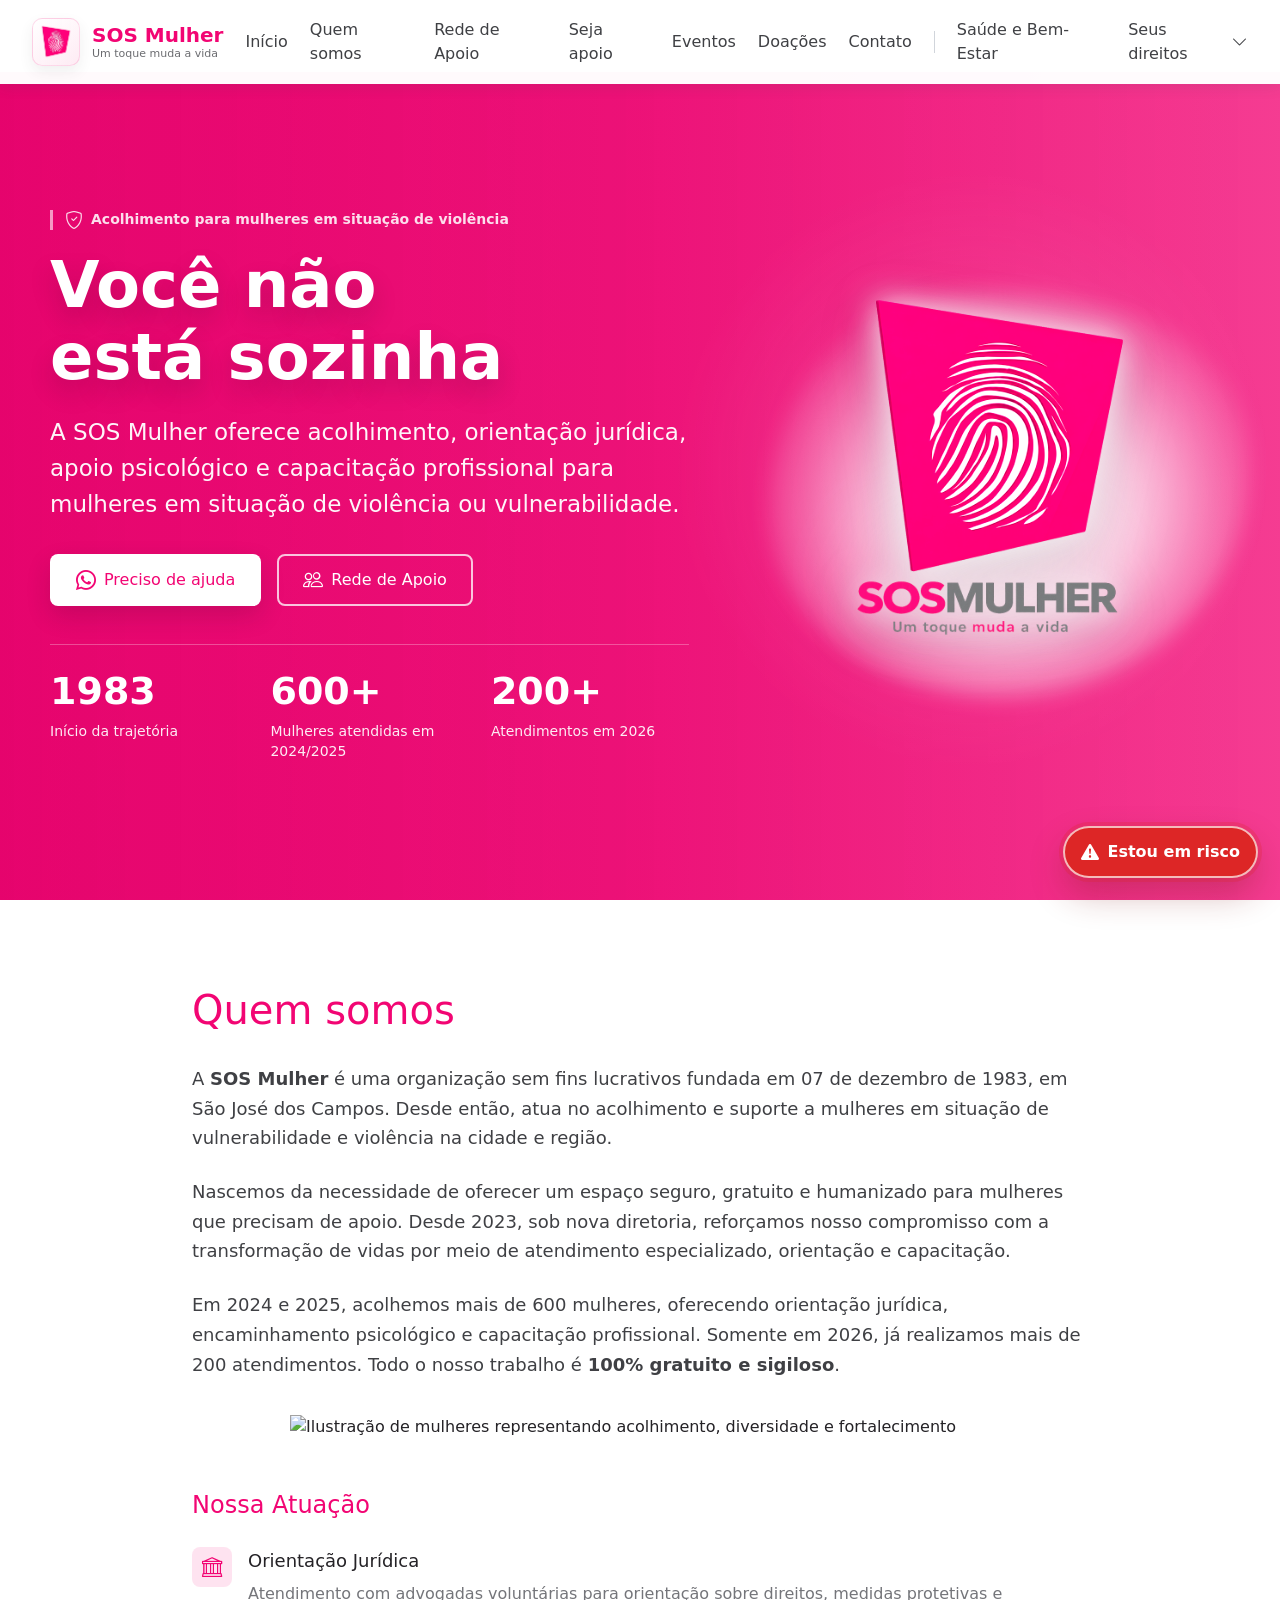
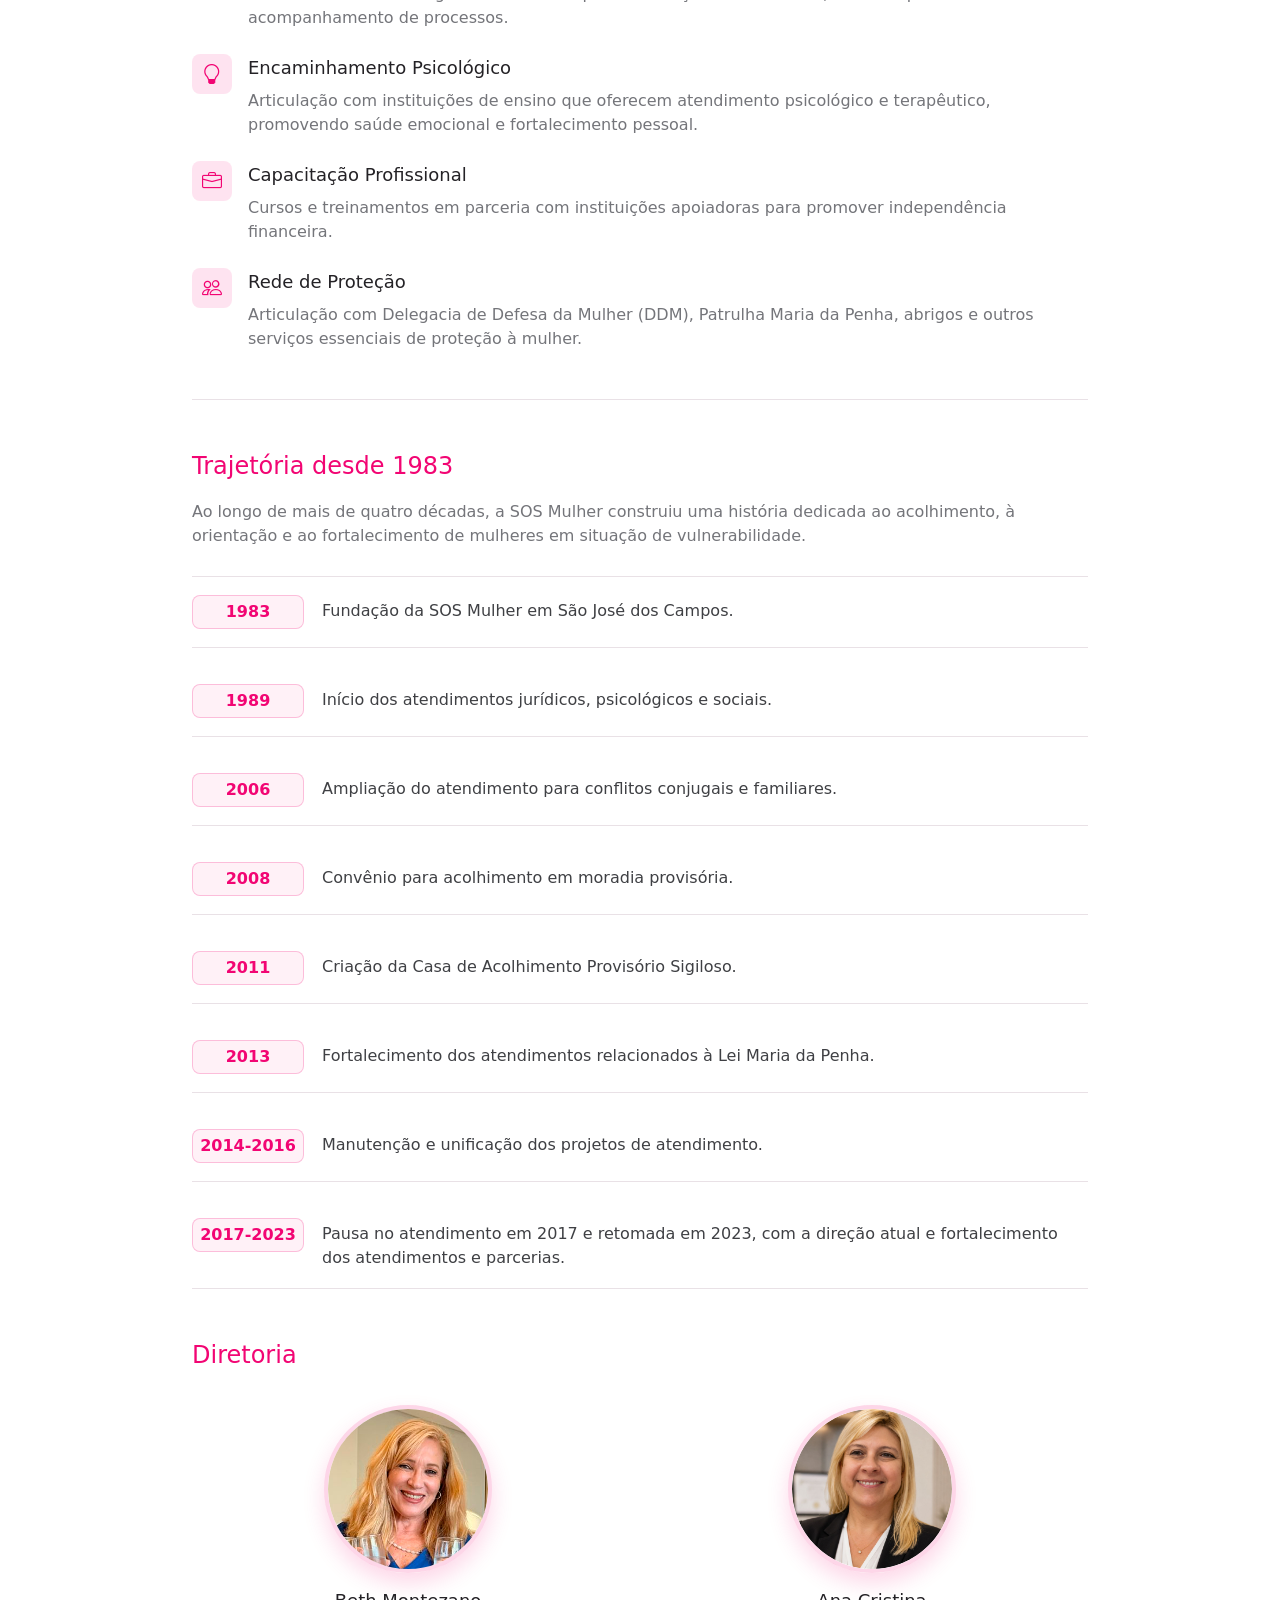
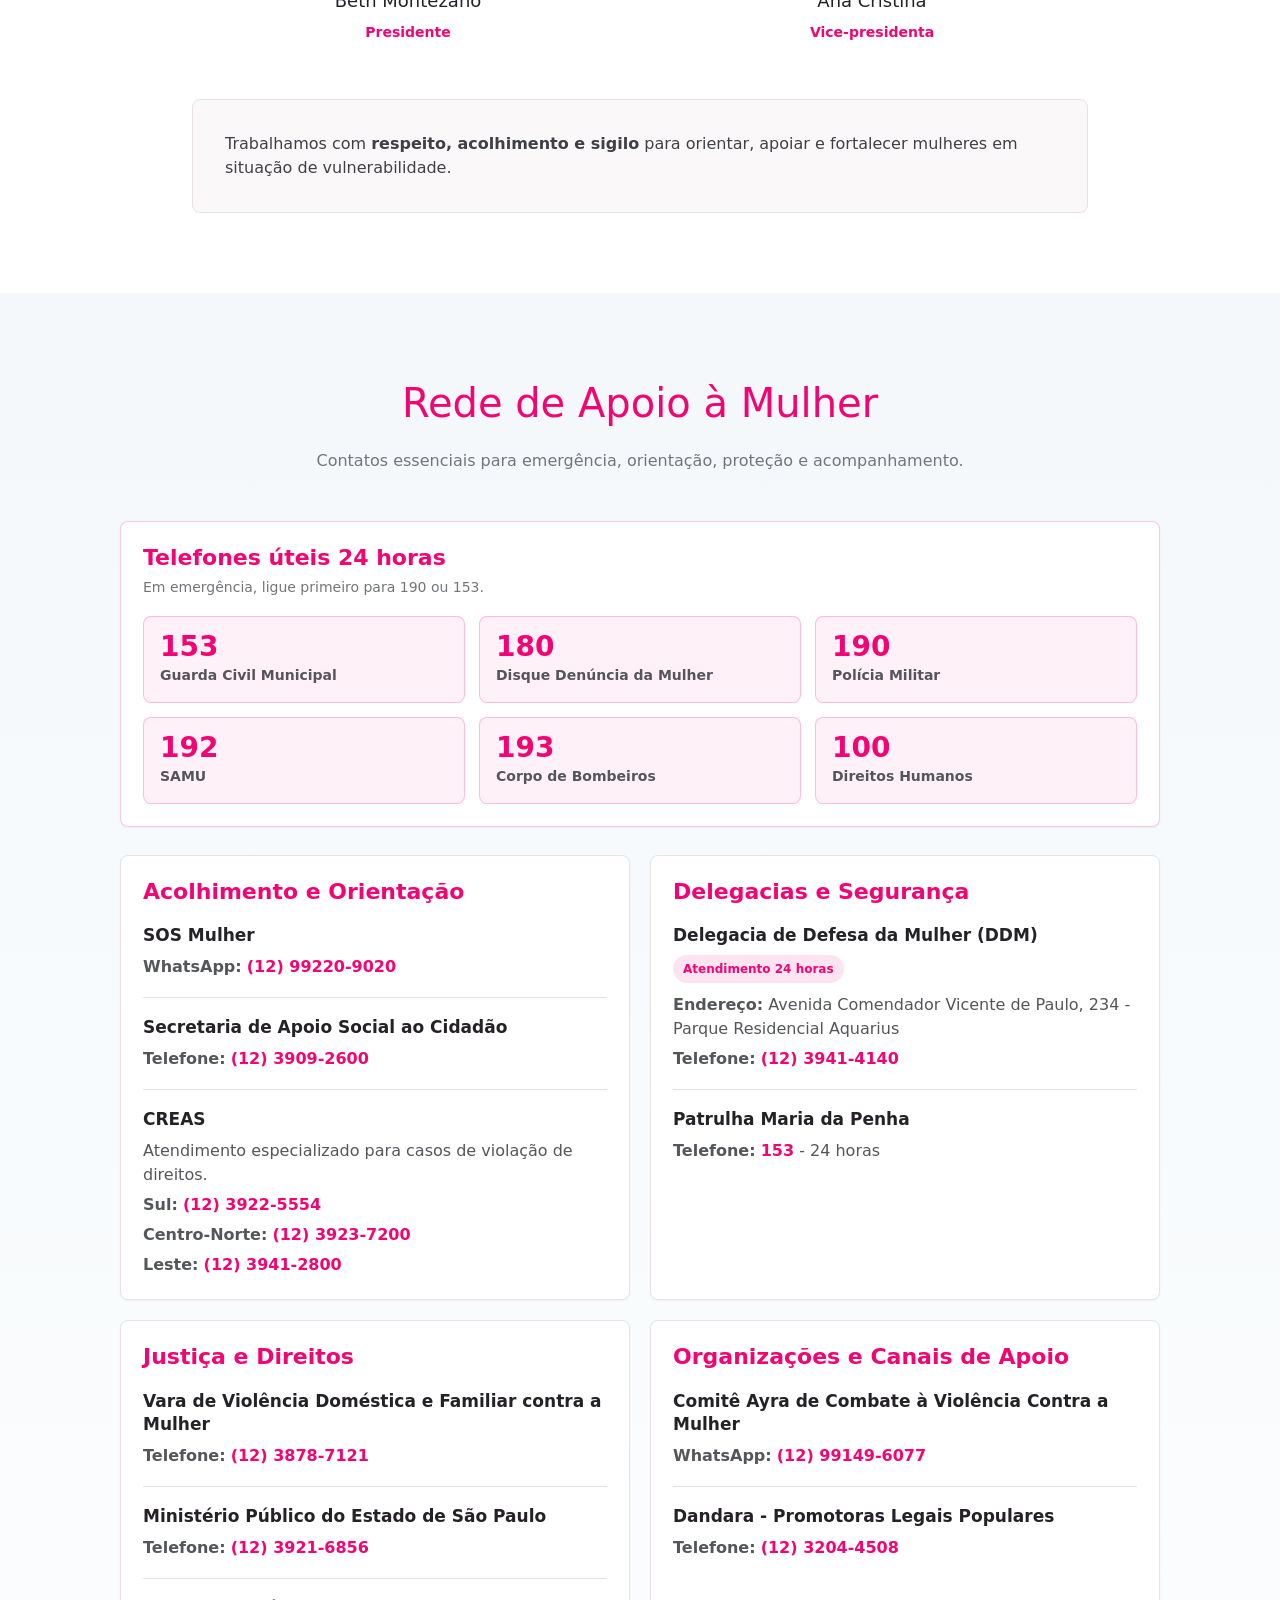
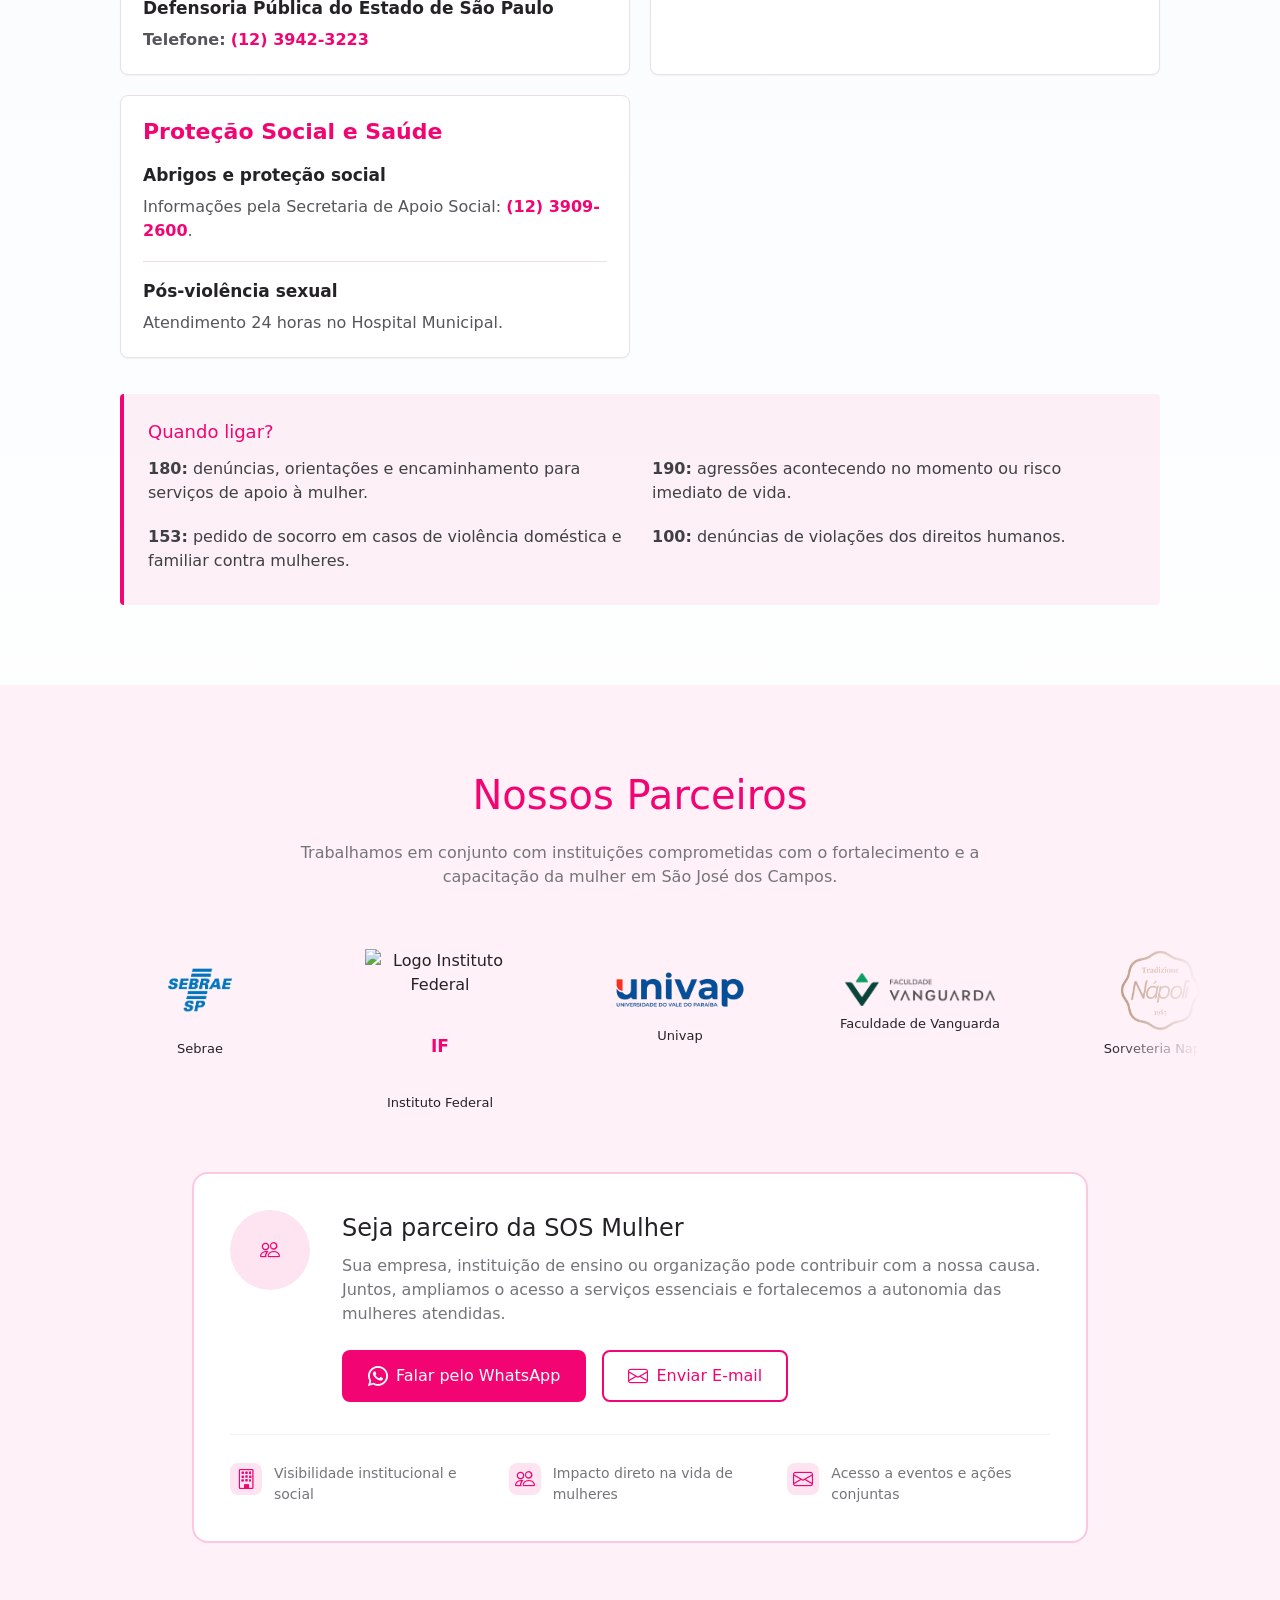
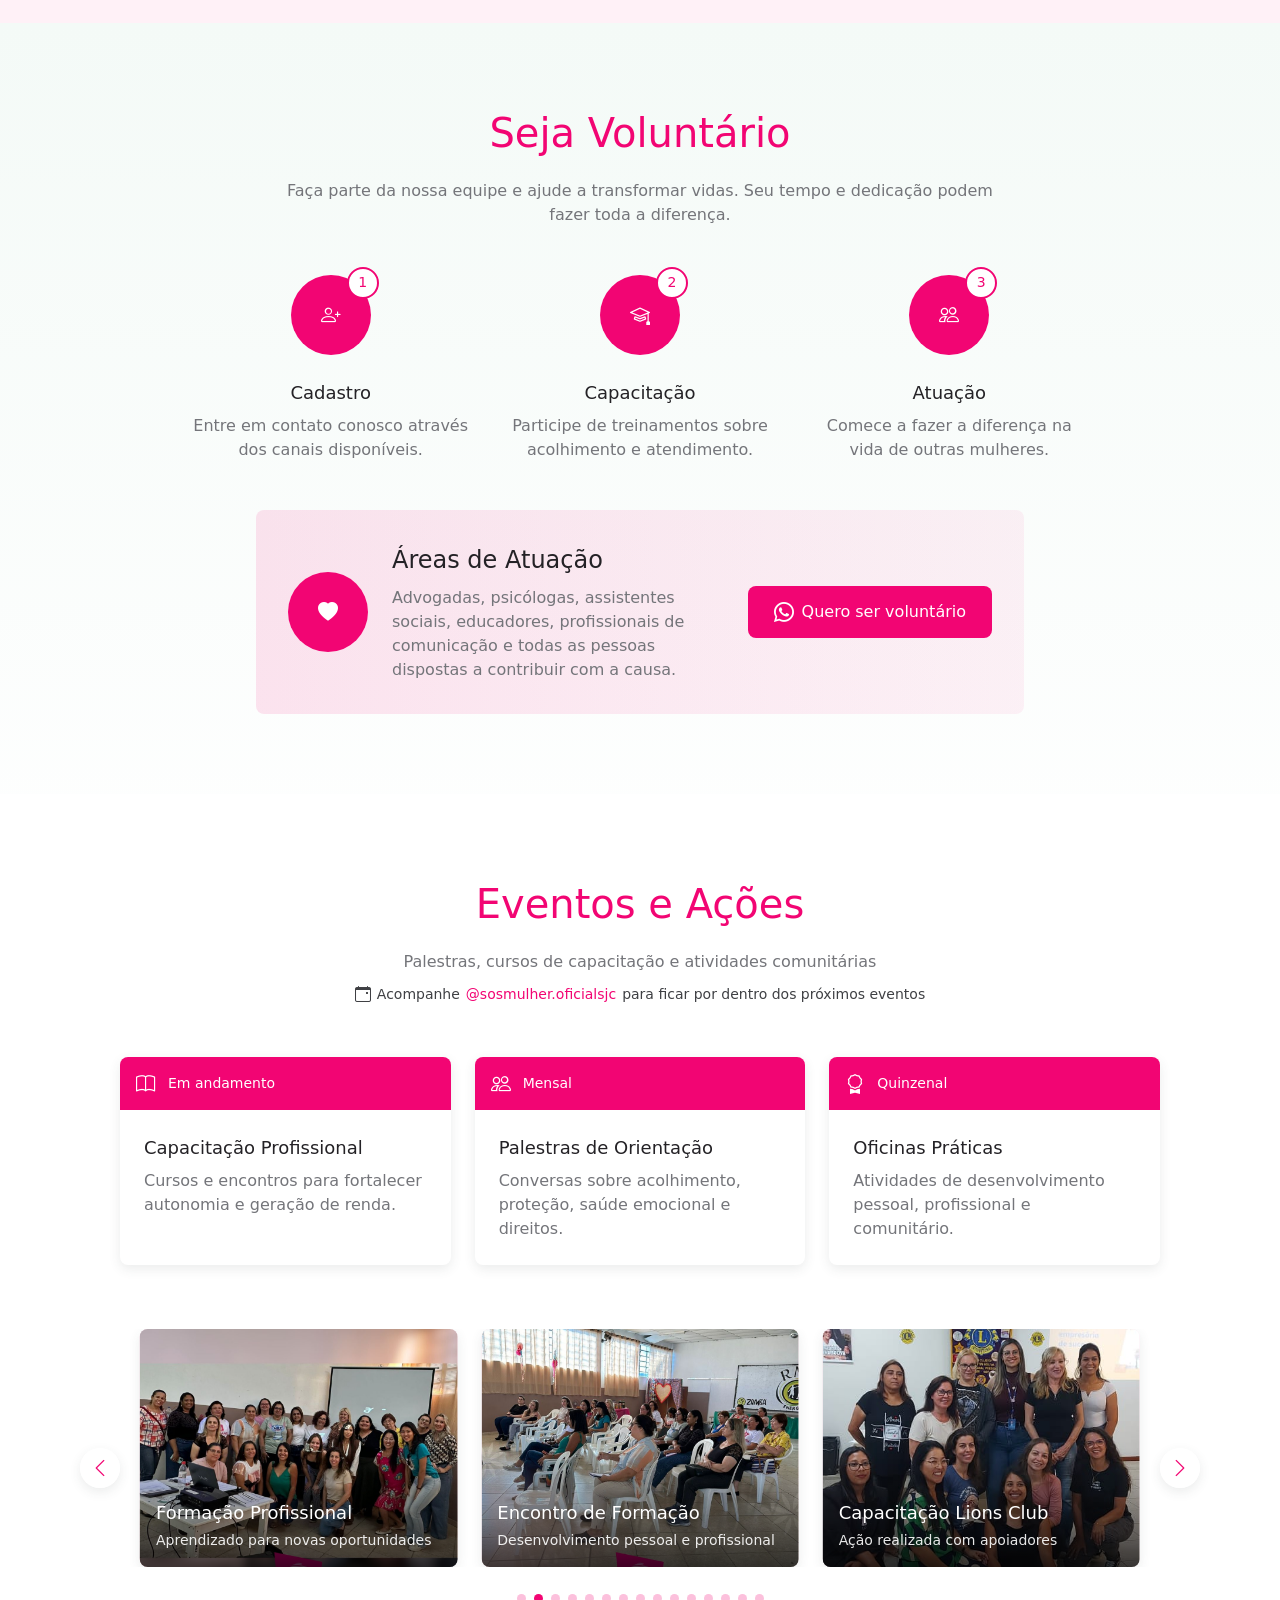
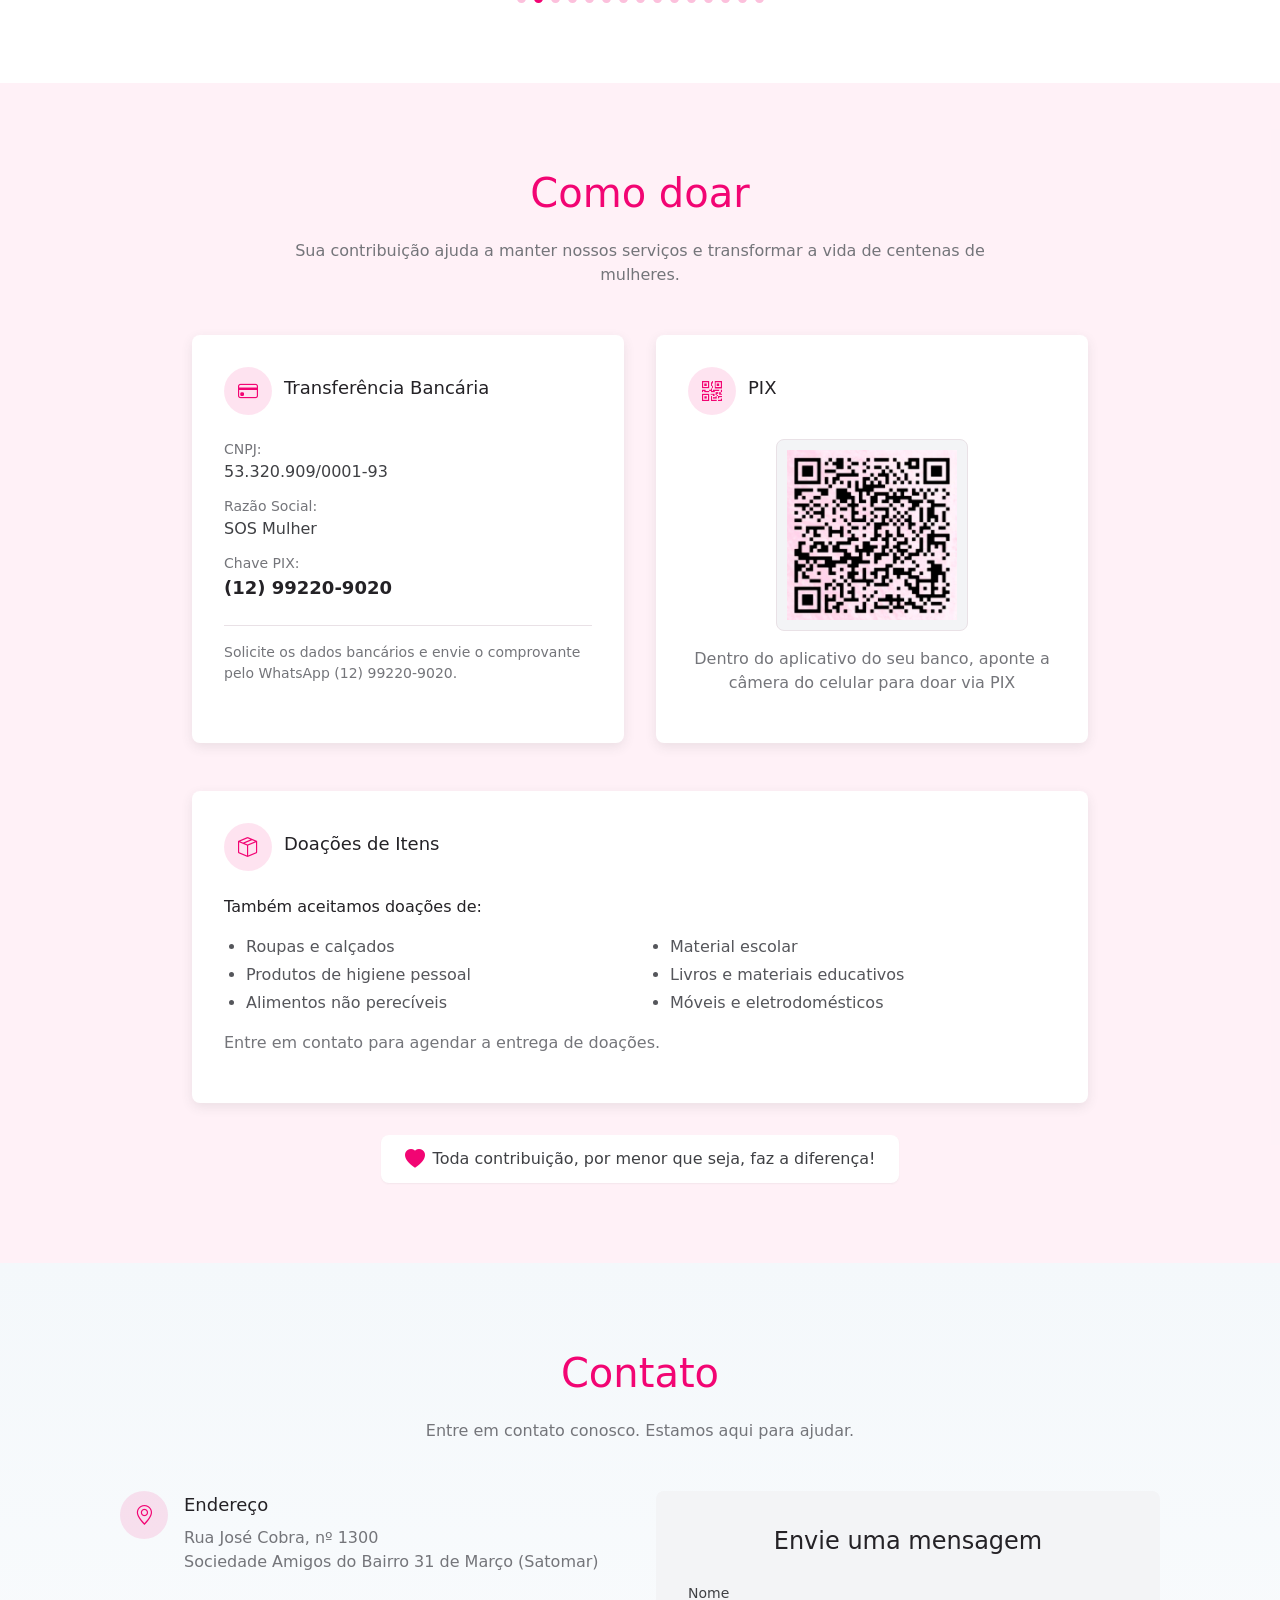
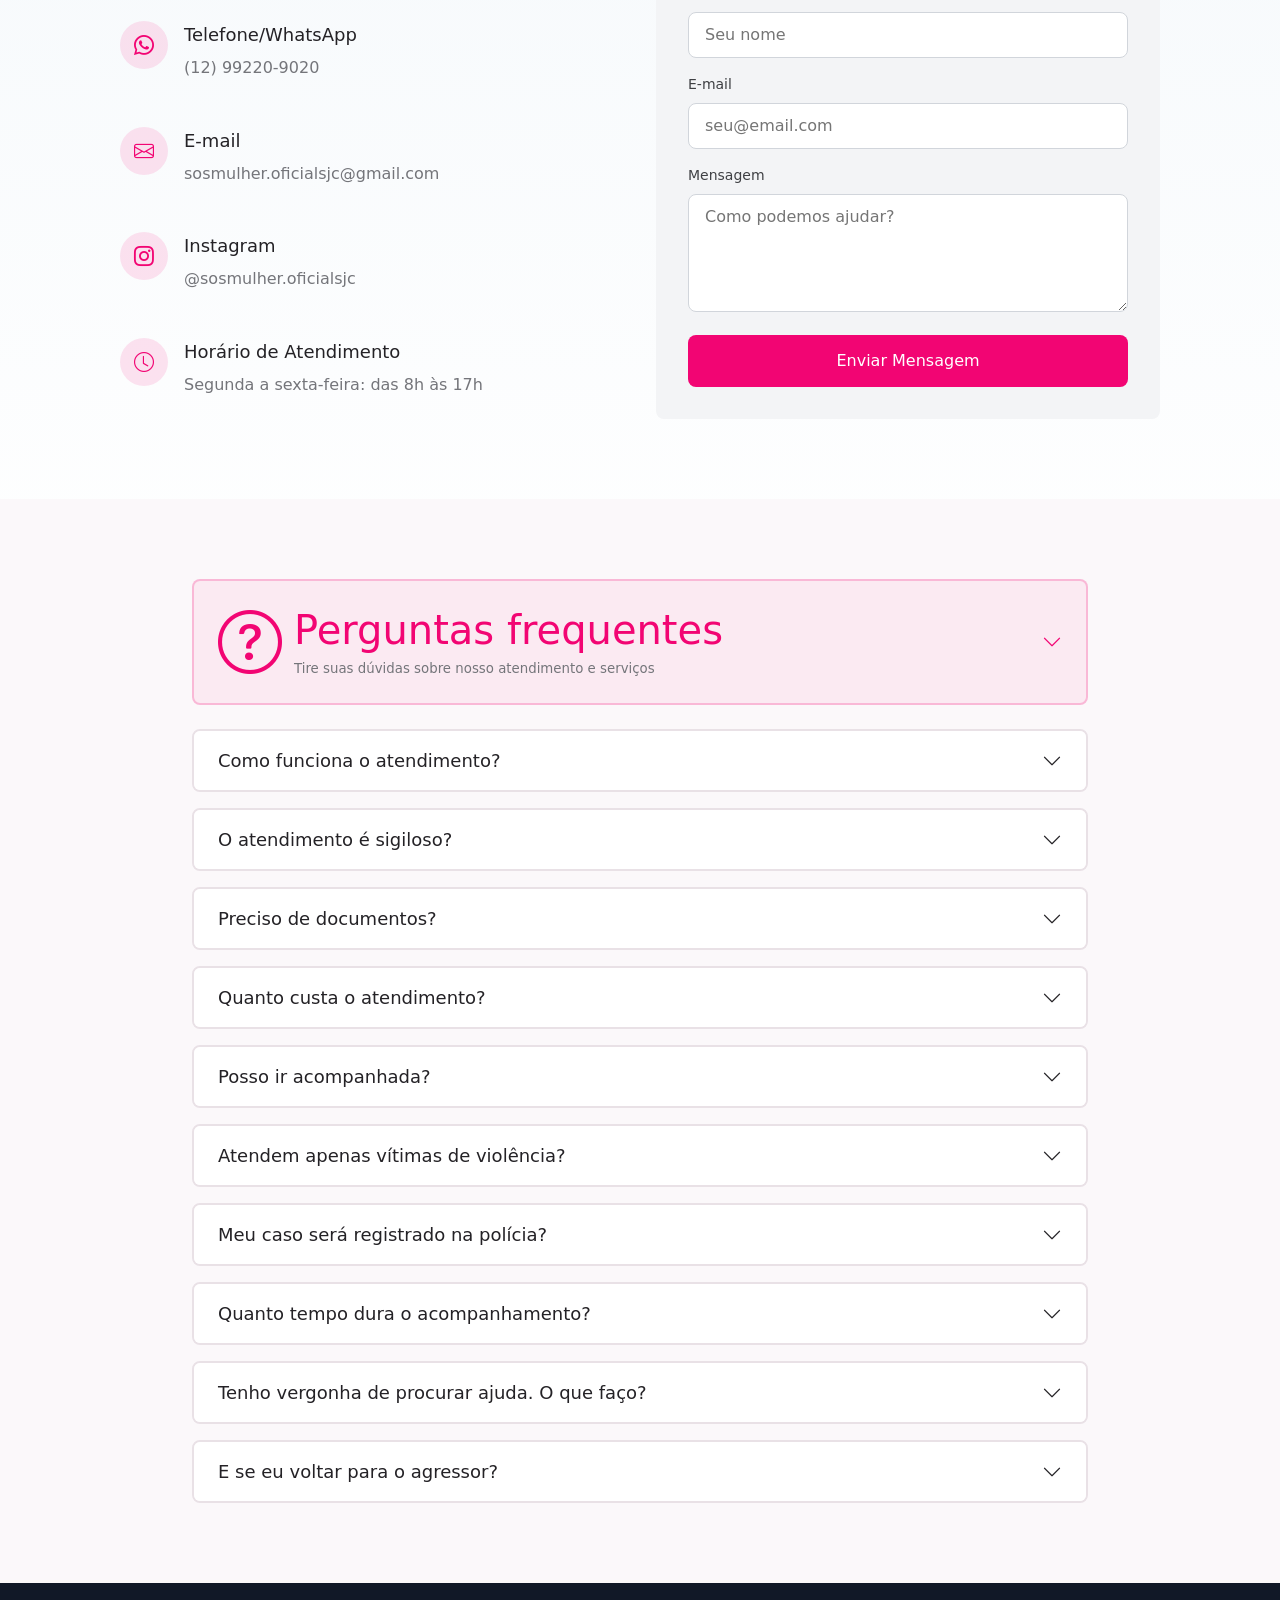
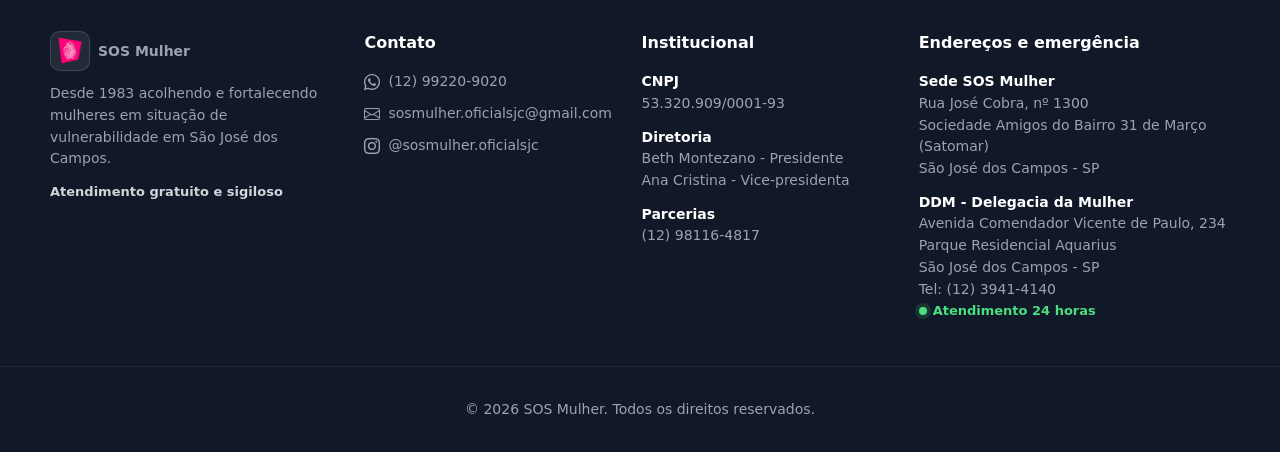
==== commit 69a5662d: "Comit correção QR" ====
--- a/SOS Mulher/index.html
+++ b/SOS Mulher/index.html
@@ -35,9 +35,9 @@
       <!-- Navegação principal. No CSS ela fica horizontal no computador e recolhida no celular. -->
       <nav class="navegacao-principal" id="menu-principal" aria-label="Navegação principal">
         <a href="#inicio">Início</a>
-        <a href="#quem-somos">Quem Somos</a>
+        <a href="#quem-somos">Quem somos</a>
         <a href="#rede-apoio">Rede de Apoio</a>
-        <a href="#seja-apoio">Seja Apoio</a>
+        <a href="#seja-apoio">Seja apoio</a>
         <a href="#eventos">Eventos</a>
         <a href="#doacoes">Doações</a>
         <a href="#contato">Contato</a>
@@ -45,11 +45,11 @@
         <a href="saude-bem-estar.html">Saúde e Bem-Estar</a>
 
         <details class="menu-direitos">
-          <summary>Seus Direitos<span class="icone icone-pequeno bi bi-chevron-down" aria-hidden="true"></span>
+          <summary>Seus direitos<span class="icone icone-pequeno bi bi-chevron-down" aria-hidden="true"></span>
           </summary>
           <div class="painel-menu">
             <a href="lei-maria-da-penha.html">Lei Maria da Penha</a>
-            <a href="perguntas-frequentes.html">Perguntas Frequentes</a>
+            <a href="perguntas-frequentes.html">Perguntas frequentes</a>
           </div>
         </details>
       </nav>
@@ -74,14 +74,14 @@
           </p>
           <h1>Você não está sozinha</h1>
           <p>
-            O SOS Mulher oferece acolhimento, orientação jurídica, apoio psicológico
+            A SOS Mulher oferece acolhimento, orientação jurídica, apoio psicológico
             e capacitação profissional para mulheres em situação de violência ou vulnerabilidade.
           </p>
 
           <div class="acoes-iniciais">
             <a class="botao botao-claro" href="https://wa.me/5512992209020" target="_blank" rel="noopener noreferrer">
               <span class="icone bi bi-whatsapp" aria-hidden="true"></span>
-              Preciso de Ajuda
+              Preciso de ajuda
             </a>
             <a class="botao botao-contorno-claro" href="#rede-apoio">
               <span class="icone bi bi-people" aria-hidden="true"></span>
@@ -107,7 +107,7 @@
 
         <div class="midia-inicial" aria-label="Imagem institucional">
           <!-- Identidade visual exibida na abertura da página. -->
-          <img class="imagem-inicial" src="src/img/logo-principal.png" alt="Identidade visual do SOS Mulher" />
+          <img class="imagem-inicial" src="src/img/logo-principal.png" alt="Identidade visual da SOS Mulher" />
         </div>
       </div>
     </section>
@@ -115,11 +115,11 @@
     <!-- Quem somos: apresenta a instituição, atuação, diretoria e missão. -->
     <section class="secao fundo-branco" id="quem-somos">
       <div class="conteudo-limite estreito">
-        <h2 class="titulo-secao alinhar-esquerda">Quem Somos</h2>
+        <h2 class="titulo-secao alinhar-esquerda">Quem somos</h2>
 
         <div class="pilha-texto texto-destaque">
           <p>
-            O <strong>SOS Mulher</strong> é uma organização sem fins lucrativos
+            A <strong>SOS Mulher</strong> é uma organização sem fins lucrativos
             fundada em 07 de dezembro de 1983, em São José dos Campos. Desde
             então, atua no acolhimento e suporte a mulheres em situação de
             vulnerabilidade e violência na cidade e região.
@@ -128,7 +128,7 @@
             Nascemos da necessidade de oferecer um espaço seguro, gratuito e
             humanizado para mulheres que precisam de apoio. Desde 2023, sob nova
             diretoria, reforçamos nosso compromisso com a transformação de vidas
-            através de atendimento especializado, orientação e capacitação.
+            por meio de atendimento especializado, orientação e capacitação.
           </p>
           <p>
             Em 2024 e 2025, acolhemos mais de 600 mulheres, oferecendo orientação
@@ -494,7 +494,7 @@
         <div class="chamada-parceiro">
           <span class="icone-redondo grande"><span class="icone bi bi-people" aria-hidden="true"></span></span>
           <div>
-            <h3>Seja um Parceiro do SOS Mulher</h3>
+            <h3>Seja parceiro da SOS Mulher</h3>
             <p>
               Sua empresa, instituição de ensino ou organização pode contribuir com a nossa
               causa. Juntos, ampliamos o acesso a serviços essenciais e fortalecemos a
@@ -857,7 +857,7 @@
     <section class="secao fundo-rosa-suave" id="doacoes">
       <div class="conteudo-limite">
         <div class="cabecalho-secao">
-          <h2>Como Doar</h2>
+          <h2>Como doar</h2>
           <p>Sua contribuição ajuda a manter nossos serviços e transformar a vida de centenas de mulheres.</p>
         </div>
 
@@ -877,8 +877,8 @@
                 <dd>SOS Mulher</dd>
               </div>
               <div>
-                <dt>Banco:</dt>
-                <dd>A preencher</dd>
+                <dt>Chave PIX:</dt>
+                <dd class="dado-destaque">(12) 99220-9020</dd>
               </div>
             </dl>
             <p class="nota-divisoria">
@@ -894,8 +894,8 @@
             </div>
             <div class="espaco-qr">
 
-              <!-- Imagem do QR Code: substitua o arquivo em src/img/qrcode-pix/qrcode-pix.svg pelo QR Code real. -->
-              <img class="imagem-qrcode" src="src/img/qrcode-pix/qrcode-pix.svg" alt="QR Code para doação via PIX" />
+              <!-- Imagem do QR Code: substitua o arquivo em src/img/qrcode-pix/qrcode-pix.png pelo QR Code real. -->
+              <img class="imagem-qrcode" src="src/img/qrcode-pix/qrcode-pix.png" alt="QR Code para doação via PIX" />
             </div>
             <p class="centralizado texto-suave">Dentro do aplicativo do seu banco, aponte a câmera do celular para doar
               via PIX</p>
@@ -974,7 +974,7 @@
               <span class="icone-redondo"><span class="icone bi bi-clock" aria-hidden="true"></span></span>
               <div>
                 <h4>Horário de Atendimento</h4>
-                <p>Segunda a Sexta: 8h às 17h</p>
+                <p>Segunda a sexta-feira: das 8h às 17h</p>
               </div>
             </article>
           </div>
@@ -990,7 +990,7 @@
               -->
             <input type="text" name="_honey" style="display: none;" tabindex="-1" autocomplete="off" />
 
-            <h3>Envie uma Mensagem</h3>
+            <h3>Envie uma mensagem</h3>
 
             <label for="nome">Nome</label>
             <input id="nome" name="nome" type="text" placeholder="Seu nome" required />
@@ -1015,7 +1015,7 @@
           <span class="titulo-perguntas">
             <span class="icone icone-grande bi bi-question-circle" aria-hidden="true"></span>
             <span>
-              <strong>Perguntas Frequentes</strong>
+              <strong>Perguntas frequentes</strong>
               <small>Tire suas dúvidas sobre nosso atendimento e serviços</small>
             </span>
           </span>
@@ -1027,18 +1027,18 @@
             <button type="button" aria-expanded="false">Como funciona o atendimento?<span
                 class="icone bi bi-chevron-down" aria-hidden="true"></span></button>
             <div hidden>
-              <p>O SOS Mulher oferece atendimento acolhedor e sigiloso. Você pode entrar em contato pelo WhatsApp (12)
+                <p>A SOS Mulher oferece atendimento acolhedor e sigiloso. Você pode entrar em contato pelo WhatsApp (12)
                 99220-9020, visitar nossa sede ou nos enviar um e-mail. A equipe fará uma escuta inicial e encaminhará
                 você para os serviços necessários: orientação jurídica, apoio psicológico, capacitação profissional ou
                 outros recursos da rede de proteção.</p>
             </div>
           </article>
           <article class="item-pergunta">
-            <button type="button" aria-expanded="false">O atendimento é sigiloso/confidencial?<span
+            <button type="button" aria-expanded="false">O atendimento é sigiloso?<span
                 class="icone bi bi-chevron-down" aria-hidden="true"></span></button>
             <div hidden>
               <p>Sim! Todas as informações compartilhadas são tratadas com total sigilo e confidencialidade. A
-                privacidade e segurança das mulheres atendidas é nossa prioridade. Nenhuma informação pessoal é
+                privacidade e a segurança das mulheres atendidas são nossas prioridades. Nenhuma informação pessoal é
                 divulgada sem autorização expressa.</p>
             </div>
           </article>
@@ -1046,7 +1046,7 @@
             <button type="button" aria-expanded="false">Preciso de documentos?<span class="icone bi bi-chevron-down"
                 aria-hidden="true"></span></button>
             <div hidden>
-              <p>Para o primeiro atendimento, não é necessário apresentar documentos. Porém, para alguns procedimentos
+              <p>No primeiro atendimento, não é necessário apresentar documentos. Porém, para alguns procedimentos
                 jurídicos ou encaminhamentos específicos, pode ser solicitado RG, CPF, comprovante de residência e
                 outros documentos. Mesmo sem documentação, você será acolhida e orientada sobre como obtê-los.</p>
             </div>
@@ -1055,8 +1055,8 @@
             <button type="button" aria-expanded="false">Quanto custa o atendimento?<span
                 class="icone bi bi-chevron-down" aria-hidden="true"></span></button>
             <div hidden>
-              <p>Todos os serviços do SOS Mulher são totalmente gratuitos. A orientação jurídica, apoio psicológico,
-                encaminhamentos e cursos de capacitação não têm nenhum custo para as mulheres atendidas.</p>
+              <p>Todos os serviços da SOS Mulher são totalmente gratuitos. A orientação jurídica, o apoio psicológico,
+                os encaminhamentos e os cursos de capacitação não têm nenhum custo para as mulheres atendidas.</p>
             </div>
           </article>
           <article class="item-pergunta">
@@ -1072,7 +1072,7 @@
             <button type="button" aria-expanded="false">Atendem apenas vítimas de violência?<span
                 class="icone bi bi-chevron-down" aria-hidden="true"></span></button>
             <div hidden>
-              <p>Não! O SOS Mulher atende todas as mulheres em situação de vulnerabilidade, incluindo aquelas que buscam
+              <p>Não! A SOS Mulher atende todas as mulheres em situação de vulnerabilidade, incluindo aquelas que buscam
                 capacitação profissional, orientação sobre direitos, apoio emocional ou simplesmente precisam de
                 acolhimento e escuta.</p>
             </div>
@@ -1172,4 +1172,4 @@
   <script src="src/script.js"></script>
 </body>
 
-</html>+</html>
--- a/SOS Mulher/src/styles.css
+++ b/SOS Mulher/src/styles.css
@@ -1,24 +1,24 @@
-﻿/* Arquivo de estilos do site SOS Mulher.
+/* Arquivo de estilos do site SOS Mulher.
    As classes usadas aqui se conectam diretamente com os atributos class="" dos HTMLs.
    Exemplo: class="cabecalho-site" no HTML recebe o visual definido em .cabecalho-site aqui. */
 
 /*
-  Mini glossÃ¡rio de CSS para estudar:
+  Mini glossário de CSS para estudar:
   - Seletor: indica quem recebe o estilo. Exemplo: .botao escolhe class="botao".
-  - Propriedade: o que serÃ¡ alterado. Exemplo: color, background, margin.
+  - Propriedade: o que será alterado. Exemplo: color, background, margin.
   - Valor: o resultado da propriedade. Exemplo: color: red.
-  - Classe: comeÃ§a com ponto no CSS. Exemplo: .cabecalho-site.
-  - :root: Ã¡rea onde guardamos variÃ¡veis globais do site.
-  - var(...): usa uma variÃ¡vel criada no :root.
-  - display: flex: organiza elementos em linha ou coluna com alinhamento fÃ¡cil.
-  - display: grid: organiza elementos em grade, como colunas de cartÃµes.
+  - Classe: começa com ponto no CSS. Exemplo: .cabecalho-site.
+  - :root: área onde guardamos variáveis globais do site.
+  - var(...): usa uma variável criada no :root.
+  - display: flex: organiza elementos em linha ou coluna com alinhamento fácil.
+  - display: grid: organiza elementos em grade, como colunas de cartões.
   - @media: regras especiais para telas menores, como celular.
   - hover: estilo aplicado quando o mouse passa por cima.
-  - z-index: controla o que fica na frente quando elementos se sobrepÃµem.
+  - z-index: controla o que fica na frente quando elementos se sobrepõem.
 */
 
-/* VariÃ¡veis globais: cores, sombras, tamanhos e medidas reutilizadas no site inteiro.
-   Tudo que comeÃ§a com -- Ã© uma variÃ¡vel CSS. */
+/* Variáveis globais: cores, sombras, tamanhos e medidas reutilizadas no site inteiro.
+   Tudo que começa com -- é uma variável CSS. */
 :root {
   --cor-principal: #f20573;
   --cor-principal-rgb: 242, 5, 115;
@@ -48,16 +48,16 @@
   --altura-cabecalho: 72px;
 }
 
-/* Reset bÃ¡sico: deixa o comportamento inicial dos elementos mais previsÃ­vel. */
+/* Reset básico: deixa o comportamento inicial dos elementos mais previsível. */
 * {
-  /* border-box faz largura e altura incluÃ­rem padding e borda, evitando cÃ¡lculos confusos. */
+  /* border-box faz largura e altura incluírem padding e borda, evitando cálculos confusos. */
   box-sizing: border-box;
 }
 
 html {
   /* scroll-behavior deixa a rolagem interna mais suave. */
   scroll-behavior: smooth;
-  /* scroll-padding-top evita que o cabeÃ§alho fixo cubra o tÃ­tulo da seÃ§Ã£o ao clicar no menu. */
+  /* scroll-padding-top evita que o cabeçalho fixo cubra o título da seção ao clicar no menu. */
   scroll-padding-top: calc(var(--altura-cabecalho) + 18px);
 }
 
@@ -70,7 +70,7 @@
 }
 
 body.menu-aberto {
-  /* Quando o menu mobile estÃ¡ aberto, impede a pÃ¡gina de rolar por trÃ¡s. */
+  /* Quando o menu mobile está aberto, impede a página de rolar por trás. */
   overflow: hidden;
 }
 
@@ -102,9 +102,9 @@
   padding-top: var(--altura-cabecalho);
 }
 
-/* UtilitÃ¡rios gerais: classes pequenas reaproveitadas em vÃ¡rias partes do HTML. */
+/* Utilitários gerais: classes pequenas reaproveitadas em várias partes do HTML. */
 .conteudo-limite {
-  /* width: min(...) escolhe o menor valor entre a largura quase total e o limite mÃ¡ximo. */
+  /* width: min(...) escolhe o menor valor entre a largura quase total e o limite máximo. */
   width: min(100% - 32px, var(--largura-conteudo));
   margin: 0 auto;
 }
@@ -126,7 +126,7 @@
 }
 
 .fundo-azul-suave {
-  /* linear-gradient cria uma transiÃ§Ã£o suave entre duas cores. */
+  /* linear-gradient cria uma transição suave entre duas cores. */
   background: linear-gradient(180deg, var(--fundo-azul-suave) 0%, #ffffff 118%);
 }
 
@@ -142,7 +142,7 @@
   color: var(--texto-suave);
 }
 
-/* Ícones e marca: configura Bootstrap Icons e a identidade visual do SOS Mulher.
+/* Ícones e marca: configura Bootstrap Icons e a identidade visual da SOS Mulher.
    Bootstrap Icons usa classes como bi bi-telephone e bi bi-whatsapp direto no HTML. */
 .icone {
   display: inline-flex;
@@ -187,13 +187,13 @@
   padding: 3px;
 }
 
-/* CabeÃ§alho e navegaÃ§Ã£o: o mesmo menu muda de formato no computador e no celular. */
+/* Cabeçalho e navegação: o mesmo menu muda de formato no computador e no celular. */
 .cabecalho-site {
-  /* fixed mantÃ©m o cabeÃ§alho preso no topo mesmo quando a pÃ¡gina rola. */
+  /* fixed mantém o cabeçalho preso no topo mesmo quando a página rola. */
   position: fixed;
-  /* inset Ã© um atalho para top, right, bottom e left. Aqui prende no topo. */
+  /* inset é um atalho para top, right, bottom e left. Aqui prende no topo. */
   inset: 0 0 auto 0;
-  /* z-index alto deixa o cabeÃ§alho acima do conteÃºdo. */
+  /* z-index alto deixa o cabeçalho acima do conteúdo. */
   z-index: 60;
   background: rgba(255, 255, 255, 0.98);
   box-shadow: var(--sombra-media);
@@ -265,7 +265,7 @@
 }
 
 .menu-direitos {
-  /* relative permite posicionar o submenu absoluto em relaÃ§Ã£o a este bloco. */
+  /* relative permite posicionar o submenu absoluto em relação a este bloco. */
   position: relative;
 }
 
@@ -315,9 +315,9 @@
   border: 0;
 }
 
-/* Hero da pÃ¡gina inicial: primeira dobra com tÃ­tulo, botÃµes, nÃºmeros e imagem. */
+/* Hero da página inicial: primeira dobra com título, botões, números e imagem. */
 .secao-inicial {
-  /* relative permite posicionar fundos decorativos dentro desta seÃ§Ã£o. */
+  /* relative permite posicionar fundos decorativos dentro desta seção. */
   position: relative;
   min-height: calc(100vh - var(--altura-cabecalho));
   display: flex;
@@ -327,7 +327,7 @@
 }
 
 .fundo-inicial {
-  /* absolute faz o fundo ocupar a seÃ§Ã£o inteira sem empurrar o conteÃºdo. */
+  /* absolute faz o fundo ocupar a seção inteira sem empurrar o conteúdo. */
   position: absolute;
   inset: 0;
   background: linear-gradient(90deg, var(--cor-principal), rgba(var(--cor-principal-rgb), 0.94), rgba(var(--cor-principal-rgb), 0.78));
@@ -384,7 +384,7 @@
 .texto-inicial h1 {
   max-width: 680px;
   margin: 0 0 22px;
-  /* clamp usa: tamanho mÃ­nimo, tamanho flexÃ­vel e tamanho mÃ¡ximo. */
+  /* clamp usa: tamanho mínimo, tamanho flexível e tamanho máximo. */
   font-size: clamp(42px, 5.2vw, 64px);
   font-weight: 650;
   line-height: 1.12;
@@ -524,7 +524,7 @@
 
 .midia-inicial::before,
 .midia-inicial::after {
-  /* Camadas decorativas de luz atrÃ¡s da logo principal. */
+  /* Camadas decorativas de luz atrás da logo principal. */
   content: "";
   position: absolute;
   pointer-events: none;
@@ -576,7 +576,7 @@
     drop-shadow(0 14px 24px rgba(63, 64, 68, 0.2));
 }
 
-/* Estrutura das seÃ§Ãµes: espaÃ§amentos, tÃ­tulos e blocos de texto. */
+/* Estrutura das seções: espaçamentos, títulos e blocos de texto. */
 .secao {
   padding: 80px 0;
 }
@@ -769,7 +769,7 @@
   font-size: 16px;
 }
 
-/* Linha do tempo: organiza os principais marcos da histÃ³ria da SOS Mulher. */
+/* Linha do tempo: organiza os principais marcos da história da SOS Mulher. */
 .linha-do-tempo {
   display: grid;
   gap: 18px;
@@ -822,7 +822,7 @@
   margin-top: 16px;
 }
 
-/* Rede de apoio e avisos: cart?es de contatos Ãºteis e painel de medidas protetivas. */
+/* Rede de apoio e avisos: cartões de contatos úteis e painel de medidas protetivas. */
 .bloco-rede {
   padding: 22px;
   background: #ffffff;
@@ -1015,19 +1015,19 @@
   margin-top: 4px;
 }
 
-/* CarrossÃ©is: trilho, slides, setas e bolinhas de navegaÃ§Ã£o. */
+/* Carrosséis: trilho, slides, setas e bolinhas de navegação. */
 .carrossel {
   /* relative permite posicionar setas e controles dentro do carrossel. */
   position: relative;
 }
 
 .janela-carrossel {
-  /* overflow hidden esconde os slides que estÃ£o fora da Ã¡rea visÃ­vel. */
+  /* overflow hidden esconde os slides que estão fora da área visível. */
   overflow: hidden;
 }
 
 .trilho-carrossel {
-  /* O trilho Ã© a faixa que segura todos os slides lado a lado. */
+  /* O trilho é a faixa que segura todos os slides lado a lado. */
   display: flex;
   align-items: stretch;
   transition: transform 420ms ease;
@@ -1036,7 +1036,7 @@
 
 .trilho-carrossel.rolagem-continua {
   width: max-content;
-  /* animation chama a animaÃ§Ã£o rolagem-parceiros de forma infinita. */
+  /* animation chama a animação rolagem-parceiros de forma infinita. */
   animation: rolagem-parceiros var(--duracao-rolagem, 18s) linear infinite;
   transition: none;
 }
@@ -1046,7 +1046,7 @@
 }
 
 @keyframes rolagem-parceiros {
-  /* keyframes define o comeÃ§o e o fim de uma animaÃ§Ã£o CSS. */
+  /* keyframes define o começo e o fim de uma animação CSS. */
   from {
     transform: translateX(0);
   }
@@ -1057,7 +1057,7 @@
 }
 
 .slide-carrossel {
-  /* flex-basis de 100% faz um slide ocupar a largura total por padrÃ£o. */
+  /* flex-basis de 100% faz um slide ocupar a largura total por padrão. */
   flex: 0 0 100%;
   min-width: 0;
   padding: 0 12px;
@@ -1386,11 +1386,11 @@
 }
 
 .pontos-carrossel button.esta-ativo {
-  /* esta-ativo Ã© uma classe colocada pelo JavaScript na bolinha atual. */
+  /* esta-ativo é uma classe colocada pelo JavaScript na bolinha atual. */
   background: var(--cor-principal);
 }
 
-/* DoaÃ§Ãµes e contato: cart?es de informaÃ§Ãµes, formulÃ¡rio e aviso de emergÃªncia. */
+/* Doações e contato: cartões de informações, formulário e aviso de emergência. */
 .grade-doacoes {
   max-width: 896px;
   margin: 0 auto 48px;
@@ -1434,6 +1434,12 @@
 
 .lista-dados dd {
   margin: 0;
+}
+
+.lista-dados .dado-destaque {
+  color: var(--texto);
+  font-size: 18px;
+  font-weight: 750;
 }
 
 .nota-divisoria {
@@ -1520,7 +1526,7 @@
 }
 
 .formulario-mensagem {
-  /* Caixa visual do formulÃ¡rio de contato. O envio Ã© feito pelo FormSubmit no HTML. */
+  /* Caixa visual do formulário de contato. O envio é feito pelo FormSubmit no HTML. */
   padding: 32px;
   background: #f3f4f6;
   border-radius: var(--raio);
@@ -1543,7 +1549,7 @@
 
 .formulario-mensagem input,
 .formulario-mensagem textarea {
-  /* Inputs sÃ£o campos de uma linha; textarea Ã© o campo maior da mensagem. */
+  /* Inputs são campos de uma linha; textarea é o campo maior da mensagem. */
   width: 100%;
   margin-bottom: 16px;
   padding: 10px 16px;
@@ -1556,7 +1562,7 @@
 
 .formulario-mensagem input:focus,
 .formulario-mensagem textarea:focus {
-  /* focus Ã© o estado quando a pessoa clicou ou navegou atÃ© o campo. */
+  /* focus é o estado quando a pessoa clicou ou navegou até o campo. */
   border-color: var(--cor-principal);
   box-shadow: 0 0 0 3px rgba(var(--cor-principal-rgb), 0.16);
 }
@@ -1566,7 +1572,7 @@
 }
 
 .pagina-obrigado {
-  /* PÃ¡gina exibida depois do envio, caso o _next do FormSubmit seja configurado. */
+  /* Página exibida depois do envio, caso o _next do FormSubmit seja configurado. */
   min-height: calc(100vh - var(--altura-cabecalho));
   display: grid;
   align-items: center;
@@ -1603,7 +1609,7 @@
   margin-top: 28px;
 }
 
-/* Perguntas frequentes: botÃ£o principal, lista de perguntas e respostas recolhÃ­veis. */
+/* Perguntas frequentes: botão principal, lista de perguntas e respostas recolhíveis. */
 .botao-secao-perguntas {
   width: min(100%, 896px);
   margin: 0 auto 24px;
@@ -1699,7 +1705,7 @@
   line-height: 1.65;
 }
 
-/* PÃ¡ginas internas: barra de voltar, hero interno, subnavegaÃ§Ã£o e conteÃºdos legais. */
+/* Páginas internas: barra de voltar, hero interno, subnavegação e conteúdos legais. */
 .barra-voltar {
   background: #ffffff;
   border-bottom: 1px solid var(--borda);
@@ -2321,7 +2327,7 @@
   }
 }
 
-/* RodapÃ©: colunas finais com marca, contato, instituiÃ§Ã£o e endereÃ§os. */
+/* Rodapé: colunas finais com marca, contato, instituição e endereços. */
 .rodape-site {
   color: #ffffff;
   background: #111827;
@@ -2438,7 +2444,7 @@
 
 /* Responsividade: ajustes para tablet e celular. */
 /* @media aplica regras somente em certas larguras de tela.
-   max-width significa "atÃ© esta largura". */
+   max-width significa "até esta largura". */
 @media (max-width: 1120px) {
   .navegacao-principal {
     gap: 14px;
@@ -2448,17 +2454,17 @@
 
 @media (max-width: 1023px) {
   :root {
-    /* Em tablet/celular o cabeÃ§alho fica um pouco menor. */
+    /* Em tablet/celular o cabeçalho fica um pouco menor. */
     --altura-cabecalho: 68px;
   }
 
   .botao-menu {
-    /* O botÃ£o do menu aparece apenas em telas menores. */
+    /* O botão do menu aparece apenas em telas menores. */
     display: inline-flex;
   }
 
   .navegacao-principal {
-    /* No celular, o menu vira um painel vertical abaixo do cabeÃ§alho. */
+    /* No celular, o menu vira um painel vertical abaixo do cabeçalho. */
     position: fixed;
     top: var(--altura-cabecalho);
     right: 0;
@@ -2475,7 +2481,7 @@
   }
 
   .navegacao-principal.esta-aberto {
-    /* esta-aberto Ã© adicionada pelo JavaScript quando o menu abre. */
+    /* esta-aberto é adicionada pelo JavaScript quando o menu abre. */
     display: grid;
     gap: 6px;
   }
@@ -2549,7 +2555,7 @@
   .grade-alertas,
   .grade-dicas,
   .grade-rodape {
-    /* Em telas menores, grades com vÃ¡rias colunas viram uma coluna sÃ³. */
+    /* Em telas menores, grades com várias colunas viram uma coluna só. */
     grid-template-columns: 1fr;
   }
 
